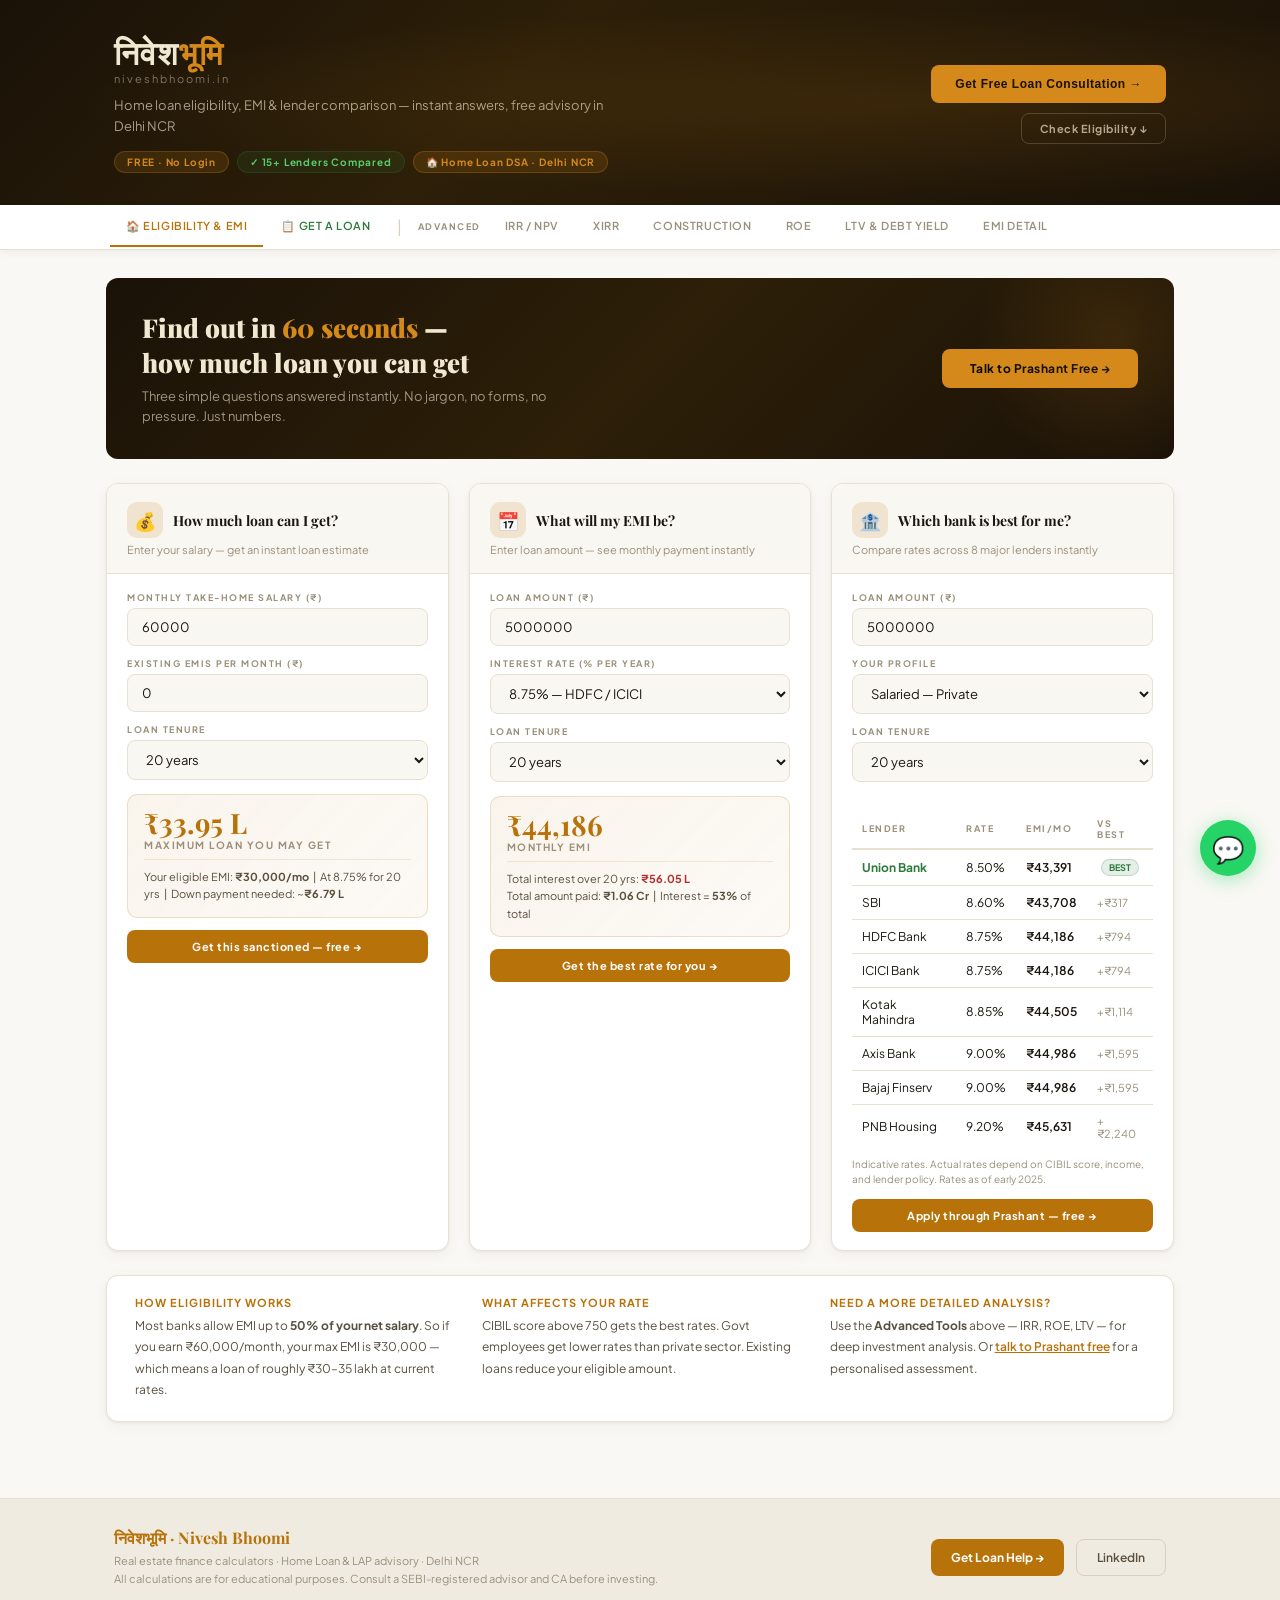
==== index.html @ 0537eaa3 "Update print statement from 'Hello' to 'Goodbye'" ====
<!DOCTYPE html>
<html lang="en">
<head>
<meta charset="UTF-8"/>
<meta name="viewport" content="width=device-width, initial-scale=1.0"/>
<title>Nivesh Bhoomi — Real Estate Finance Calculators & Home Loan Advisory | Delhi NCR</title>
<meta name="description" content="Free professional real estate finance calculators for India. IRR, XIRR, Construction Finance, EMI, ROE, LTV. Plus expert home loan & LAP advisory in Delhi NCR. niveshbhoomi.in"/>
<link href="https://fonts.googleapis.com/css2?family=Playfair+Display:wght@400;600;700;900&family=Plus+Jakarta+Sans:wght@300;400;500;600;700&display=swap" rel="stylesheet"/>
<style>
:root {
  --bg:#faf8f4;
  --bg2:#f4f0e8;
  --surface:#ffffff;
  --s2:#f9f7f2;
  --s3:#f0ebe0;
  --border:#e8e0d0;
  --border2:#d8cfc0;
  --gold:#b8720a;
  --gold2:#d4891a;
  --gold3:rgba(184,114,10,0.08);
  --gold4:rgba(184,114,10,0.15);
  --text:#1a1610;
  --t2:#5a5040;
  --t3:#9a8f7a;
  --green:#2d7a3a;
  --green-bg:rgba(45,122,58,0.08);
  --red:#b03030;
  --red-bg:rgba(176,48,48,0.08);
  --blue:#2a5fa0;
  --blue-bg:rgba(42,95,160,0.08);
  --orange:#a05a1a;
  --shadow:0 1px 3px rgba(0,0,0,0.06), 0 4px 16px rgba(0,0,0,0.04);
  --shadow-lg:0 4px 24px rgba(0,0,0,0.08), 0 1px 3px rgba(0,0,0,0.04);
  --r:12px;
}
*{box-sizing:border-box;margin:0;padding:0;}
body{background:var(--bg);color:var(--text);font-family:'Plus Jakarta Sans',sans-serif;font-size:14px;min-height:100vh;}

/* ── HERO BANNER ── */
.hero-banner {
  background: linear-gradient(135deg, #1a1208 0%, #2d1f08 40%, #1a1208 100%);
  color: #f0e8d0;
  padding: 0;
  position: relative;
  overflow: hidden;
}
.hero-banner::before {
  content:'';
  position:absolute;inset:0;
  background: radial-gradient(ellipse at 70% 50%, rgba(212,137,26,0.12) 0%, transparent 65%);
  pointer-events:none;
}
.hero-inner {
  max-width:1100px;margin:0 auto;padding:36px 24px 32px;
  display:flex;align-items:center;justify-content:space-between;gap:24px;flex-wrap:wrap;
}
.hero-left {}
.hero-logo {
  font-family:'Playfair Display',serif;
  font-size:32px;font-weight:900;
  color:#f0e8d0;letter-spacing:1px;
  line-height:1;margin-bottom:4px;
}
.hero-logo em { color: var(--gold2); font-style:normal; }
.hero-url { font-size:11px;color:rgba(240,232,208,0.45);letter-spacing:2px;margin-bottom:10px; }
.hero-tagline { font-size:13px;color:rgba(240,232,208,0.65);line-height:1.6;max-width:500px; }
.hero-badges { display:flex;gap:8px;flex-wrap:wrap;margin-top:14px; }
.badge {
  font-size:10px;font-weight:700;letter-spacing:0.8px;
  padding:4px 12px;border-radius:20px;
  background:rgba(212,137,26,0.15);
  color:var(--gold2);
  border:1px solid rgba(212,137,26,0.25);
}
.badge-green { background:rgba(45,122,58,0.15);color:#5acc6a;border-color:rgba(45,122,58,0.25); }
.hero-cta-group { display:flex;flex-direction:column;align-items:flex-end;gap:10px; }
.hero-cta {
  display:inline-block;
  padding:12px 24px;
  background:var(--gold2);
  color:#080600;
  border-radius:8px;
  font-size:12px;font-weight:700;letter-spacing:0.5px;
  text-decoration:none;
  white-space:nowrap;
  transition:opacity .15s;
  cursor:pointer;
  border:none;
}
.hero-cta:hover { opacity:0.88; }
.hero-cta-ghost {
  background:transparent;
  color:rgba(240,232,208,0.7);
  border:1px solid rgba(240,232,208,0.2);
  font-size:11px;padding:8px 18px;
}

/* ── HEADER (sticky, light) ── */
.hdr{
  background:var(--surface);
  border-bottom:1px solid var(--border);
  position:sticky;top:0;z-index:100;
  box-shadow:0 2px 8px rgba(0,0,0,0.06);
}
.hdr-in{max-width:1100px;margin:0 auto;padding:0 20px;}
.tabs{display:flex;gap:2px;overflow-x:auto;padding:2px 0;}
.tab{
  padding:12px 16px;background:transparent;
  color:var(--t3);border:none;border-bottom:2px solid transparent;
  cursor:pointer;font-size:11px;font-weight:600;letter-spacing:.6px;
  text-transform:uppercase;white-space:nowrap;
  font-family:'Plus Jakarta Sans',sans-serif;transition:all .15s;
}
.tab:hover{color:var(--t2);}
.tab.active{color:var(--gold);border-bottom-color:var(--gold);}
.tab-loan {color:var(--green)!important;}
.tab-loan.active{color:var(--green)!important;border-bottom-color:var(--green)!important;}
.tab-divider {
  display:flex;align-items:center;padding:0 8px;
  color:var(--border2);font-size:16px;pointer-events:none;
}
.tab-group-label {
  font-size:9px;font-weight:700;letter-spacing:1.5px;
  color:var(--t3);padding:0 6px;display:flex;align-items:center;
  text-transform:uppercase;pointer-events:none;white-space:nowrap;
}

/* ── LAYOUT ── */
.main{max-width:1100px;margin:0 auto;padding:28px 16px;}
.sec{display:none;}.sec.active{display:block;}

/* ── CARDS ── */
.card{
  background:var(--surface);border-radius:var(--r);
  padding:22px;border:1px solid var(--border);
  box-shadow:var(--shadow);
}
.card+.card{margin-top:16px;}
.ctitle{font-family:'Playfair Display',serif;font-size:16px;font-weight:700;color:var(--text);margin-bottom:6px;}
.cdesc{font-size:11px;color:var(--t3);margin-bottom:20px;line-height:1.6;}
.two{display:grid;grid-template-columns:340px 1fr;gap:20px;}
.three{display:grid;grid-template-columns:1fr 1fr 1fr;gap:14px;}
.four{display:grid;grid-template-columns:1fr 1fr 1fr 1fr;gap:14px;}
.two-eq{display:grid;grid-template-columns:1fr 1fr;gap:16px;}

/* ── INPUTS ── */
.lbl{display:block;font-size:9px;color:var(--t3);margin-bottom:5px;text-transform:uppercase;letter-spacing:1.5px;font-weight:700;}
.inp{
  width:100%;padding:10px 14px;
  background:var(--s2);border:1.5px solid var(--border);
  border-radius:8px;color:var(--text);font-size:13px;
  font-family:'Plus Jakarta Sans',sans-serif;outline:none;margin-bottom:14px;
  transition:border .15s, background .15s;
}
.inp:focus{border-color:var(--gold);background:#fff;}
select.inp{cursor:pointer;}

/* ── RESULTS ── */
.metric{
  background:var(--s2);border-radius:10px;padding:16px;
  border:1px solid var(--border);
  border-top:3px solid var(--border2);
}
.m-green{border-top-color:var(--green);background:var(--green-bg);}
.m-red{border-top-color:var(--red);background:var(--red-bg);}
.m-blue{border-top-color:var(--blue);background:var(--blue-bg);}
.m-gold{border-top-color:var(--gold);background:var(--gold3);}
.m-orange{border-top-color:var(--orange);}
.m-val{font-size:24px;font-weight:700;margin-bottom:2px;font-family:'Playfair Display',serif;}
.m-lbl{font-size:9px;color:var(--t3);text-transform:uppercase;letter-spacing:1.5px;font-weight:700;}
.m-note{font-size:11px;color:var(--t3);margin-top:4px;}
.m-sig{font-size:10px;margin-top:5px;font-weight:700;}

/* ── TABLE ── */
table{width:100%;border-collapse:collapse;}
th{padding:9px 12px;font-size:9px;color:var(--t3);text-transform:uppercase;letter-spacing:1.5px;text-align:left;border-bottom:2px solid var(--border);font-weight:700;}
td{padding:10px 12px;font-size:12px;border-bottom:1px solid var(--border);}
tr:last-child td{border-bottom:none;}
tr:hover td{background:var(--s2);}

/* ── MISC ── */
.divider{border-top:1px solid var(--border);margin:16px 0;}
.row-kv{display:flex;justify-content:space-between;align-items:center;padding:9px 0;border-bottom:1px solid var(--border);}
.row-kv:last-child{border-bottom:none;}
.kv-k{font-size:12px;color:var(--t2);}
.kv-v{font-size:13px;font-weight:600;}
.alert{padding:12px 14px;border-radius:8px;font-size:12px;line-height:1.6;margin-top:12px;}
.a-warn{background:rgba(160,90,26,.08);border:1px solid rgba(160,90,26,.2);color:var(--orange);}
.a-good{background:rgba(45,122,58,.08);border:1px solid rgba(45,122,58,.2);color:var(--green);}
.a-info{background:var(--gold3);border:1px solid rgba(184,114,10,.2);color:var(--gold);}
.a-danger{background:rgba(176,48,48,.08);border:1px solid rgba(176,48,48,.2);color:var(--red);}
.pb-bg{height:6px;background:var(--border);border-radius:3px;overflow:hidden;margin-top:4px;}
.pb-fill{height:100%;border-radius:3px;transition:width .4s;}
.section-intro{
  background:linear-gradient(135deg, var(--gold3), var(--bg2));
  border:1px solid rgba(184,114,10,.15);
  border-left:4px solid var(--gold2);
  border-radius:0 10px 10px 0;
  padding:14px 18px;margin-bottom:20px;
  font-size:12px;color:var(--t2);line-height:1.7;
}
.section-intro strong{color:var(--gold);}
.btn{
  padding:10px 22px;background:var(--gold);color:#fff;
  border:none;border-radius:8px;cursor:pointer;
  font-size:12px;font-weight:700;font-family:'Plus Jakarta Sans',sans-serif;
  letter-spacing:.5px;transition:opacity .15s;
}
.btn:hover{opacity:.85;}
.btn-ghost{background:transparent;color:var(--t2);border:1.5px solid var(--border2);}
.xirr-row input{padding:7px 10px;font-size:12px;margin-bottom:0;}

/* ── LOAN ENQUIRY SECTION ── */
.loan-hero {
  background: linear-gradient(135deg, #f0ebe0 0%, #e8e0cc 100%);
  border: 1px solid var(--border2);
  border-radius: var(--r);
  padding: 36px;
  margin-bottom: 24px;
  position: relative;
  overflow: hidden;
}
.loan-hero::before {
  content:'';
  position:absolute;
  right:-60px;top:-60px;
  width:240px;height:240px;
  background:radial-gradient(circle, rgba(184,114,10,0.1) 0%, transparent 70%);
  pointer-events:none;
}
.loan-hero-title {
  font-family:'Playfair Display',serif;
  font-size:28px;font-weight:900;
  color:var(--text);margin-bottom:6px;
  line-height:1.2;
}
.loan-hero-title span { color:var(--gold); }
.loan-hero-sub { font-size:13px;color:var(--t2);line-height:1.7;max-width:540px;margin-bottom:20px; }
.trust-row { display:flex;gap:20px;flex-wrap:wrap;margin-bottom:0; }
.trust-item {
  display:flex;align-items:center;gap:8px;
  font-size:12px;color:var(--t2);font-weight:500;
}
.trust-icon {
  width:32px;height:32px;border-radius:50%;
  background:var(--gold4);
  display:flex;align-items:center;justify-content:center;
  font-size:14px;flex-shrink:0;
}

/* ── FORM ── */
.form-grid { display:grid;grid-template-columns:1fr 1fr;gap:16px; }
.form-full { grid-column:1/-1; }
.form-label {
  display:block;font-size:10px;font-weight:700;
  color:var(--t2);text-transform:uppercase;letter-spacing:1.2px;
  margin-bottom:6px;
}
.form-input {
  width:100%;padding:12px 16px;
  background:#fff;border:1.5px solid var(--border);
  border-radius:8px;color:var(--text);font-size:13px;
  font-family:'Plus Jakarta Sans',sans-serif;outline:none;
  transition:border .15s,box-shadow .15s;
}
.form-input:focus {
  border-color:var(--gold);
  box-shadow:0 0 0 3px rgba(184,114,10,0.1);
}
select.form-input { cursor:pointer; }
.submit-btn {
  width:100%;padding:14px;
  background:linear-gradient(135deg, var(--gold2), var(--gold));
  color:#fff;border:none;border-radius:8px;
  font-size:14px;font-weight:700;letter-spacing:0.5px;
  font-family:'Plus Jakarta Sans',sans-serif;
  cursor:pointer;transition:opacity .2s, transform .1s;
  margin-top:4px;
}
.submit-btn:hover { opacity:0.9; transform:translateY(-1px); }
.submit-btn:active { transform:translateY(0); }
.form-note {
  font-size:11px;color:var(--t3);text-align:center;
  margin-top:8px;line-height:1.5;
}
.success-msg {
  display:none;
  background:var(--green-bg);
  border:1.5px solid rgba(45,122,58,0.25);
  border-radius:10px;padding:24px;
  text-align:center;
}
.success-msg h3 { color:var(--green);font-size:18px;margin-bottom:8px;font-family:'Playfair Display',serif; }
.success-msg p { color:var(--t2);font-size:13px;line-height:1.6; }

/* ── SERVICES GRID ── */
.services-grid { display:grid;grid-template-columns:1fr 1fr 1fr;gap:16px;margin-bottom:24px; }
.service-card {
  background:var(--surface);border:1px solid var(--border);
  border-radius:var(--r);padding:20px;
  box-shadow:var(--shadow);
  transition:box-shadow .2s, transform .2s;
}
.service-card:hover { box-shadow:var(--shadow-lg);transform:translateY(-2px); }
.service-icon { font-size:28px;margin-bottom:10px; }
.service-title { font-family:'Playfair Display',serif;font-size:14px;font-weight:700;color:var(--text);margin-bottom:6px; }
.service-desc { font-size:12px;color:var(--t3);line-height:1.6; }
.service-rate { font-size:11px;font-weight:700;color:var(--green);margin-top:8px; }

/* ── LENDER LOGOS STRIP ── */
.lenders-strip {
  background:var(--s2);border:1px solid var(--border);
  border-radius:var(--r);padding:16px 20px;
  margin-bottom:24px;
}
.lenders-title { font-size:10px;font-weight:700;color:var(--t3);text-transform:uppercase;letter-spacing:1.5px;margin-bottom:12px; }
.lenders-row { display:flex;gap:10px;flex-wrap:wrap; }
.lender-pill {
  padding:6px 14px;
  background:var(--surface);
  border:1px solid var(--border2);
  border-radius:20px;
  font-size:11px;font-weight:600;
  color:var(--t2);
}

/* ── ABOUT / PROFILE ── */
.profile-card {
  background: linear-gradient(135deg, #1a1208, #2d1f08);
  border-radius: var(--r);
  padding: 32px;
  color: #f0e8d0;
  display:flex;gap:28px;align-items:flex-start;flex-wrap:wrap;
}
.profile-avatar {
  width:72px;height:72px;border-radius:50%;
  background:rgba(212,137,26,0.2);
  border:2px solid rgba(212,137,26,0.3);
  display:flex;align-items:center;justify-content:center;
  font-size:28px;flex-shrink:0;
}
.profile-name {
  font-family:'Playfair Display',serif;
  font-size:22px;font-weight:700;color:#f0e8d0;margin-bottom:3px;
}
.profile-cred { font-size:11px;color:var(--gold2);font-weight:700;letter-spacing:1px;text-transform:uppercase;margin-bottom:10px; }
.profile-bio { font-size:12px;color:rgba(240,232,208,0.65);line-height:1.8;max-width:560px;margin-bottom:14px; }
.profile-links { display:flex;gap:10px;flex-wrap:wrap; }
.profile-link {
  padding:8px 18px;border-radius:8px;
  font-size:11px;font-weight:700;letter-spacing:.5px;
  text-decoration:none;cursor:pointer;border:none;
  font-family:'Plus Jakarta Sans',sans-serif;
  transition:opacity .15s;
  display:inline-block;
}
.profile-link:hover { opacity:0.85; }
.pl-gold { background:var(--gold2);color:#080600; }
.pl-ghost { background:transparent;color:rgba(240,232,208,0.6);border:1px solid rgba(240,232,208,0.2); }

/* ── WHATSAPP FLOAT ── */
.wa-float {
  position:fixed;bottom:24px;right:24px;z-index:200;
  width:56px;height:56px;border-radius:50%;
  background:#25D366;
  display:flex;align-items:center;justify-content:center;
  box-shadow:0 4px 20px rgba(37,211,102,0.4);
  text-decoration:none;font-size:26px;
  transition:transform .2s;
}
.wa-float:hover { transform:scale(1.1); }
.wa-float::after {
  content:'Get Loan Help';
  position:absolute;right:64px;
  background:#1a1208;color:#f0e8d0;
  font-size:11px;font-weight:700;letter-spacing:.5px;
  padding:6px 12px;border-radius:6px;
  white-space:nowrap;
  opacity:0;transition:opacity .2s;
  font-family:'Plus Jakarta Sans',sans-serif;
}
.wa-float:hover::after { opacity:1; }

/* ══════════════════════════════════════
   NEW SIMPLE TOOLS STYLES
══════════════════════════════════════ */

/* ── SIMPLE TOOL HERO ── */
.simple-hero {
  background: linear-gradient(135deg, #1a1208 0%, #2d1f08 50%, #1a1208 100%);
  border-radius: var(--r);
  padding: 32px 36px;
  margin-bottom: 24px;
  position: relative;
  overflow: hidden;
  display: flex;
  align-items: center;
  justify-content: space-between;
  gap: 20px;
  flex-wrap: wrap;
}
.simple-hero::before {
  content: '';
  position: absolute;
  right: -80px; top: -80px;
  width: 280px; height: 280px;
  background: radial-gradient(circle, rgba(212,137,26,0.15) 0%, transparent 70%);
  pointer-events: none;
}
.simple-hero-text h2 {
  font-family: 'Playfair Display', serif;
  font-size: 26px; font-weight: 900;
  color: #f0e8d0; margin-bottom: 6px;
}
.simple-hero-text h2 span { color: var(--gold2); }
.simple-hero-text p {
  font-size: 13px; color: rgba(240,232,208,0.6);
  line-height: 1.6; max-width: 420px;
}
.simple-hero-cta {
  padding: 12px 28px;
  background: var(--gold2); color: #080600;
  border: none; border-radius: 8px;
  font-size: 12px; font-weight: 700; letter-spacing: 0.5px;
  font-family: 'Plus Jakarta Sans', sans-serif;
  cursor: pointer; transition: opacity .15s;
  white-space: nowrap; flex-shrink: 0;
}
.simple-hero-cta:hover { opacity: 0.88; }

/* ── THREE SIMPLE TOOL CARDS ── */
.simple-tools-grid {
  display: grid;
  grid-template-columns: 1fr 1fr 1fr;
  gap: 20px;
  margin-bottom: 24px;
}
.simple-tool-card {
  background: var(--surface);
  border: 1px solid var(--border);
  border-radius: var(--r);
  box-shadow: var(--shadow);
  overflow: hidden;
  transition: box-shadow .2s, transform .15s;
}
.simple-tool-card:hover {
  box-shadow: var(--shadow-lg);
  transform: translateY(-2px);
}
.stc-header {
  padding: 18px 20px 14px;
  border-bottom: 1px solid var(--border);
  background: var(--s2);
}
.stc-header-row {
  display: flex; align-items: center; gap: 10px; margin-bottom: 4px;
}
.stc-icon {
  width: 36px; height: 36px; border-radius: 10px;
  background: var(--gold4);
  display: flex; align-items: center; justify-content: center;
  font-size: 18px; flex-shrink: 0;
}
.stc-title {
  font-family: 'Playfair Display', serif;
  font-size: 14px; font-weight: 700; color: var(--text);
}
.stc-subtitle { font-size: 11px; color: var(--t3); line-height: 1.5; }
.stc-body { padding: 18px 20px; }
.stc-input-wrap { margin-bottom: 12px; }
.stc-label {
  display: block; font-size: 9px; font-weight: 700;
  color: var(--t3); text-transform: uppercase; letter-spacing: 1.5px;
  margin-bottom: 5px;
}
.stc-input {
  width: 100%; padding: 10px 14px;
  background: var(--s2); border: 1.5px solid var(--border);
  border-radius: 8px; color: var(--text); font-size: 13px;
  font-family: 'Plus Jakarta Sans', sans-serif; outline: none;
  transition: border .15s, background .15s;
}
.stc-input:focus { border-color: var(--gold); background: #fff; }
select.stc-input { cursor: pointer; }
.stc-result {
  background: linear-gradient(135deg, var(--gold3), rgba(184,114,10,0.04));
  border: 1.5px solid rgba(184,114,10,0.2);
  border-radius: 10px;
  padding: 14px 16px;
  margin-top: 14px;
}
.stc-result-val {
  font-family: 'Playfair Display', serif;
  font-size: 28px; font-weight: 700;
  color: var(--gold); line-height: 1;
  margin-bottom: 2px;
}
.stc-result-lbl {
  font-size: 10px; font-weight: 700;
  color: var(--t3); text-transform: uppercase; letter-spacing: 1.5px;
}
.stc-result-sub {
  font-size: 11px; color: var(--t2);
  margin-top: 8px; line-height: 1.6;
  padding-top: 8px; border-top: 1px solid rgba(184,114,10,0.15);
}
.stc-result-green { color: var(--green) !important; }
.stc-result-red { color: var(--red) !important; }
.stc-cta {
  display: block; width: 100%;
  margin-top: 12px; padding: 10px;
  background: var(--gold); color: #fff;
  border: none; border-radius: 8px;
  font-size: 11px; font-weight: 700; letter-spacing: 0.5px;
  font-family: 'Plus Jakarta Sans', sans-serif;
  cursor: pointer; transition: opacity .15s;
  text-align: center;
}
.stc-cta:hover { opacity: 0.85; }

/* Lender comparison table */
.lender-compare-table { width: 100%; border-collapse: collapse; margin-top: 14px; }
.lender-compare-table th {
  font-size: 9px; color: var(--t3);
  text-transform: uppercase; letter-spacing: 1.5px;
  padding: 8px 10px; text-align: left;
  border-bottom: 2px solid var(--border); font-weight: 700;
}
.lender-compare-table td {
  padding: 9px 10px; font-size: 12px;
  border-bottom: 1px solid var(--border);
}
.lender-compare-table tr:last-child td { border-bottom: none; }
.lender-compare-table tr:hover td { background: var(--s2); }
.lender-best-badge {
  display: inline-block;
  font-size: 9px; font-weight: 700;
  padding: 2px 7px; border-radius: 10px;
  background: rgba(45,122,58,0.12);
  color: var(--green);
  border: 1px solid rgba(45,122,58,0.2);
  margin-left: 4px;
}

/* Advanced tools toggle */
.advanced-toggle-bar {
  display: flex; align-items: center; gap: 12px;
  padding: 14px 20px;
  background: var(--s3); border: 1px solid var(--border2);
  border-radius: var(--r);
  margin-bottom: 20px;
  cursor: pointer;
  transition: background .15s;
}
.advanced-toggle-bar:hover { background: var(--bg2); }
.advanced-toggle-title {
  font-size: 12px; font-weight: 700; color: var(--t2);
  flex: 1;
}
.advanced-toggle-sub {
  font-size: 11px; color: var(--t3);
}
.advanced-toggle-arrow {
  font-size: 14px; color: var(--gold);
  transition: transform .25s;
}
.advanced-toggle-arrow.open { transform: rotate(180deg); }
.advanced-tools-section { display: none; }
.advanced-tools-section.open { display: block; }

/* ── MOBILE ── */
@media(max-width:768px){
  .two,.two-eq,.three,.four,.form-grid,.services-grid,.simple-tools-grid{grid-template-columns:1fr;}
  .form-full{grid-column:1;}
  .hero-inner{flex-direction:column;}
  .hero-cta-group{align-items:flex-start;}
  .profile-card{flex-direction:column;}
  .loan-hero{padding:24px 18px;}
  .loan-hero-title{font-size:22px;}
  .simple-hero{flex-direction:column;}
  .simple-hero-text h2{font-size:20px;}
}
::-webkit-scrollbar{width:4px;height:4px;}
::-webkit-scrollbar-thumb{background:var(--border2);border-radius:2px;}
</style>
</head>
<body>

<!-- WHATSAPP FLOAT -->
<a class="wa-float" href="https://wa.me/918130521740?text=Hi%20Prashant%2C%20I%20need%20help%20with%20a%20home%20loan%2FLAP%20in%20Delhi%20NCR" target="_blank" title="WhatsApp for Loan Help">💬</a>

<!-- ══════════════════════════════════════
     HERO BANNER
══════════════════════════════════════ -->
<div class="hero-banner">
  <div class="hero-inner">
    <div class="hero-left">
      <div class="hero-logo">निवेश<em>भूमि</em></div>
      <div class="hero-url">niveshbhoomi.in</div>
      <div class="hero-tagline">Home loan eligibility, EMI & lender comparison — instant answers, free advisory in Delhi NCR</div>
      <div class="hero-badges">
        <span class="badge">FREE · No Login</span>
        <span class="badge badge-green">✓ 15+ Lenders Compared</span>
        <span class="badge">🏠 Home Loan DSA · Delhi NCR</span>
      </div>
    </div>
    <div class="hero-cta-group">
      <button class="hero-cta" onclick="showTab('loan',document.querySelectorAll('.tab')[9])">Get Free Loan Consultation →</button>
      <a class="hero-cta hero-cta-ghost" href="#tools">Check Eligibility ↓</a>
    </div>
  </div>
</div>

<!-- ══════════════════════════════════════
     STICKY TABS
══════════════════════════════════════ -->
<div class="hdr" id="tools">
  <div class="hdr-in">
    <div class="tabs">
      <!-- Simple tools -->
      <button class="tab active" onclick="showTab('simple',this)">🏠 Eligibility & EMI</button>
      <button class="tab tab-loan" onclick="showTab('loan',this)">📋 Get a Loan</button>
      <!-- Divider -->
      <span class="tab-divider">|</span>
      <span class="tab-group-label">Advanced</span>
      <!-- Advanced tools -->
      <button class="tab" onclick="showTab('irr',this)">IRR / NPV</button>
      <button class="tab" onclick="showTab('xirr',this)">XIRR</button>
      <button class="tab" onclick="showTab('construction',this)">Construction</button>
      <button class="tab" onclick="showTab('roe',this)">ROE</button>
      <button class="tab" onclick="showTab('ltv',this)">LTV & Debt Yield</button>
      <button class="tab" onclick="showTab('emi',this)">EMI Detail</button>
    </div>
  </div>
</div>

<div class="main">

<!-- ════════════════════════════════════════════════════════
     TAB 0: SIMPLE TOOLS (NEW — DEFAULT LANDING)
════════════════════════════════════════════════════════ -->
<div id="tab-simple" class="sec active">

  <!-- Hero strip -->
  <div class="simple-hero">
    <div class="simple-hero-text">
      <h2>Find out in <span>60 seconds</span> —<br/>how much loan you can get</h2>
      <p>Three simple questions answered instantly. No jargon, no forms, no pressure. Just numbers.</p>
    </div>
    <button class="simple-hero-cta" onclick="showTab('loan',document.querySelectorAll('.tab')[1])">Talk to Prashant Free →</button>
  </div>

  <!-- Three tool cards -->
  <div class="simple-tools-grid">

    <!-- CARD 1: Eligibility -->
    <div class="simple-tool-card">
      <div class="stc-header">
        <div class="stc-header-row">
          <div class="stc-icon">💰</div>
          <div>
            <div class="stc-title">How much loan can I get?</div>
          </div>
        </div>
        <div class="stc-subtitle">Enter your salary — get an instant loan estimate</div>
      </div>
      <div class="stc-body">
        <div class="stc-input-wrap">
          <label class="stc-label">Monthly Take-home Salary (₹)</label>
          <input type="number" class="stc-input" id="s-income" value="60000" step="5000" oninput="calcEligibility()"/>
        </div>
        <div class="stc-input-wrap">
          <label class="stc-label">Existing EMIs per month (₹)</label>
          <input type="number" class="stc-input" id="s-existing-emi" value="0" step="1000" oninput="calcEligibility()"/>
        </div>
        <div class="stc-input-wrap">
          <label class="stc-label">Loan Tenure</label>
          <select class="stc-input" id="s-tenure-elig" onchange="calcEligibility()">
            <option value="20" selected>20 years</option>
            <option value="25">25 years</option>
            <option value="30">30 years</option>
            <option value="15">15 years</option>
          </select>
        </div>
        <div class="stc-result" id="elig-result">
          <div class="stc-result-val" id="elig-val">—</div>
          <div class="stc-result-lbl">Maximum loan you may get</div>
          <div class="stc-result-sub" id="elig-sub"></div>
        </div>
        <button class="stc-cta" onclick="showTab('loan',document.querySelectorAll('.tab')[1])">Get this sanctioned — free →</button>
      </div>
    </div>

    <!-- CARD 2: EMI -->
    <div class="simple-tool-card">
      <div class="stc-header">
        <div class="stc-header-row">
          <div class="stc-icon">📅</div>
          <div>
            <div class="stc-title">What will my EMI be?</div>
          </div>
        </div>
        <div class="stc-subtitle">Enter loan amount — see monthly payment instantly</div>
      </div>
      <div class="stc-body">
        <div class="stc-input-wrap">
          <label class="stc-label">Loan Amount (₹)</label>
          <input type="number" class="stc-input" id="s-loan-amt" value="5000000" step="100000" oninput="calcSimpleEMI()"/>
        </div>
        <div class="stc-input-wrap">
          <label class="stc-label">Interest Rate (% per year)</label>
          <select class="stc-input" id="s-rate-sel" onchange="calcSimpleEMI()">
            <option value="8.35">8.35% — Lowest available</option>
            <option value="8.5">8.50% — SBI / Union Bank</option>
            <option value="8.75" selected>8.75% — HDFC / ICICI</option>
            <option value="9.0">9.00% — Bajaj / Axis</option>
            <option value="9.5">9.50% — NBFCs</option>
          </select>
        </div>
        <div class="stc-input-wrap">
          <label class="stc-label">Loan Tenure</label>
          <select class="stc-input" id="s-tenure-emi" onchange="calcSimpleEMI()">
            <option value="20" selected>20 years</option>
            <option value="25">25 years</option>
            <option value="30">30 years</option>
            <option value="15">15 years</option>
            <option value="10">10 years</option>
          </select>
        </div>
        <div class="stc-result" id="emi-simple-result">
          <div class="stc-result-val" id="emi-simple-val">—</div>
          <div class="stc-result-lbl">Monthly EMI</div>
          <div class="stc-result-sub" id="emi-simple-sub"></div>
        </div>
        <button class="stc-cta" onclick="showTab('loan',document.querySelectorAll('.tab')[1])">Get the best rate for you →</button>
      </div>
    </div>

    <!-- CARD 3: Lender Compare -->
    <div class="simple-tool-card">
      <div class="stc-header">
        <div class="stc-header-row">
          <div class="stc-icon">🏦</div>
          <div>
            <div class="stc-title">Which bank is best for me?</div>
          </div>
        </div>
        <div class="stc-subtitle">Compare rates across 8 major lenders instantly</div>
      </div>
      <div class="stc-body">
        <div class="stc-input-wrap">
          <label class="stc-label">Loan Amount (₹)</label>
          <input type="number" class="stc-input" id="s-cmp-loan" value="5000000" step="100000" oninput="calcLenderCompare()"/>
        </div>
        <div class="stc-input-wrap">
          <label class="stc-label">Your Profile</label>
          <select class="stc-input" id="s-cmp-profile" onchange="calcLenderCompare()">
            <option value="sal_govt">Salaried — Govt / PSU</option>
            <option value="sal_pvt" selected>Salaried — Private</option>
            <option value="self">Self Employed</option>
          </select>
        </div>
        <div class="stc-input-wrap">
          <label class="stc-label">Loan Tenure</label>
          <select class="stc-input" id="s-cmp-tenure" onchange="calcLenderCompare()">
            <option value="20" selected>20 years</option>
            <option value="25">25 years</option>
            <option value="30">30 years</option>
            <option value="15">15 years</option>
          </select>
        </div>
        <div id="lender-compare-result" style="margin-top:14px;overflow-x:auto"></div>
        <button class="stc-cta" onclick="showTab('loan',document.querySelectorAll('.tab')[1])">Apply through Prashant — free →</button>
      </div>
    </div>

  </div><!-- /simple-tools-grid -->

  <!-- Quick explainer strip -->
  <div class="card" style="padding:20px 28px;">
    <div style="display:flex;align-items:flex-start;gap:32px;flex-wrap:wrap;">
      <div style="flex:1;min-width:180px;">
        <div style="font-size:11px;font-weight:700;color:var(--gold);text-transform:uppercase;letter-spacing:1px;margin-bottom:6px;">How eligibility works</div>
        <div style="font-size:12px;color:var(--t2);line-height:1.8;">
          Most banks allow EMI up to <strong>50% of your net salary</strong>. So if you earn ₹60,000/month, your max EMI is ₹30,000 — which means a loan of roughly ₹30–35 lakh at current rates.
        </div>
      </div>
      <div style="flex:1;min-width:180px;">
        <div style="font-size:11px;font-weight:700;color:var(--gold);text-transform:uppercase;letter-spacing:1px;margin-bottom:6px;">What affects your rate</div>
        <div style="font-size:12px;color:var(--t2);line-height:1.8;">
          CIBIL score above 750 gets the best rates. Govt employees get lower rates than private sector. Existing loans reduce your eligible amount.
        </div>
      </div>
      <div style="flex:1;min-width:180px;">
        <div style="font-size:11px;font-weight:700;color:var(--gold);text-transform:uppercase;letter-spacing:1px;margin-bottom:6px;">Need a more detailed analysis?</div>
        <div style="font-size:12px;color:var(--t2);line-height:1.8;">
          Use the <strong>Advanced Tools</strong> above — IRR, ROE, LTV — for deep investment analysis. Or <a href="#" onclick="showTab('loan',document.querySelectorAll('.tab')[1]);return false;" style="color:var(--gold);font-weight:600;">talk to Prashant free</a> for a personalised assessment.
        </div>
      </div>
    </div>
  </div>

</div>

<!-- ════════════════════════════════════════════════════════
     TAB: IRR / NPV
════════════════════════════════════════════════════════ -->
<div id="tab-irr" class="sec">
  <div class="section-intro">
    <strong>IRR (Internal Rate of Return)</strong> is the annualized return on your total investment including purchase, rental income, and sale proceeds. <strong>NPV (Net Present Value)</strong> tells you how much value the deal creates above your minimum required return. If NPV &gt; 0, the deal beats your benchmark.
  </div>
  <div class="two">
    <div>
      <div class="card">
        <div class="ctitle">Property & Purchase</div>
        <label class="lbl">City (for stamp duty auto-fill)</label>
        <select class="inp" id="i-city" onchange="calcIRR()">
          <option value="6">Delhi NCR — 6%</option>
          <option value="6">Mumbai MMR — 6%</option>
          <option value="5.6" selected>Bangalore — 5.6%</option>
          <option value="6">Hyderabad — 6%</option>
          <option value="6">Pune — 6%</option>
          <option value="7">Chennai — 7%</option>
          <option value="6">Jaipur — 6%</option>
          <option value="4.9">Ahmedabad — 4.9%</option>
          <option value="7">Kolkata — 7%</option>
          <option value="custom">Custom stamp duty</option>
        </select>
        <div id="custom-stamp-wrap" style="display:none">
          <label class="lbl">Custom Stamp Duty (%)</label>
          <input type="number" class="inp" id="i-stamp-custom" value="6" min="1" max="12" step="0.1" oninput="calcIRR()"/>
        </div>
        <label class="lbl">Property Purchase Price (₹)</label>
        <input type="number" class="inp" id="i-price" value="12000000" step="100000" oninput="calcIRR()"/>
        <label class="lbl">Loan Amount (₹) <span style="color:var(--t3);font-size:10px">— 0 for all-cash</span></label>
        <input type="number" class="inp" id="i-loan" value="8400000" step="100000" oninput="calcIRR()"/>
        <label class="lbl">Loan Interest Rate (% p.a.)</label>
        <input type="number" class="inp" id="i-rate" value="8.75" step="0.25" min="1" max="20" oninput="calcIRR()"/>
        <label class="lbl">Loan Tenure (Years)</label>
        <input type="number" class="inp" id="i-tenure" value="20" step="1" min="1" max="30" oninput="calcIRR()"/>
      </div>
      <div class="card" style="margin-top:16px">
        <div class="ctitle">Income & Exit Assumptions</div>
        <label class="lbl">Monthly Rent at Purchase (₹)</label>
        <input type="number" class="inp" id="i-rent" value="35000" step="1000" oninput="calcIRR()"/>
        <label class="lbl">Annual Rent Growth (%)</label>
        <input type="number" class="inp" id="i-rentg" value="5" step="0.5" min="0" max="20" oninput="calcIRR()"/>
        <label class="lbl">Vacancy + Maintenance (% of gross rent)</label>
        <input type="number" class="inp" id="i-vac" value="15" step="1" min="0" max="40" oninput="calcIRR()"/>
        <label class="lbl">Hold Period (Years)</label>
        <input type="number" class="inp" id="i-hold" value="7" step="1" min="1" max="25" oninput="calcIRR()"/>
        <label class="lbl">Expected Annual Price Appreciation (%)</label>
        <input type="number" class="inp" id="i-ap" value="9" step="0.5" min="0" max="25" oninput="calcIRR()"/>
        <label class="lbl">Exit Transaction Cost (% of sale price)</label>
        <input type="number" class="inp" id="i-exit-cost" value="2" step="0.5" min="0" max="5" oninput="calcIRR()"/>
        <label class="lbl">Hurdle / Discount Rate (% p.a.)</label>
        <input type="number" class="inp" id="i-hurdle" value="12" step="0.5" min="1" max="25" oninput="calcIRR()"/>
      </div>
    </div>
    <div>
      <div class="card" style="margin-bottom:16px">
        <div class="ctitle">Return Metrics</div>
        <div class="four" style="margin-bottom:16px" id="irr-top"></div>
        <div class="four" id="irr-bottom"></div>
      </div>
      <div class="two-eq" style="margin-bottom:16px">
        <div class="card">
          <div class="ctitle">Capital Structure</div>
          <div id="irr-capital"></div>
        </div>
        <div class="card">
          <div class="ctitle">Exit Analysis</div>
          <div id="irr-exit"></div>
        </div>
      </div>
      <div class="card">
        <div class="ctitle">Year-by-Year Cash Flow</div>
        <div style="overflow-x:auto">
          <table>
            <thead><tr><th>Yr</th><th>Gross Rent</th><th>Net Rent</th><th>EMI</th><th>Net CF</th><th>Property Value</th><th>Loan Bal.</th><th>Equity</th></tr></thead>
            <tbody id="irr-cf"></tbody>
          </table>
        </div>
      </div>
    </div>
  </div>
</div>

<!-- ════════════════════════════════════════════════════════
     TAB: XIRR
════════════════════════════════════════════════════════ -->
<div id="tab-xirr" class="sec">
  <div class="section-intro">
    <strong>XIRR</strong> calculates IRR for <strong>irregular, real-world cash flows</strong> — construction-linked payment plans, tranche disbursements, rental top-ups, or any investment where payments happen on specific dates. Enter your actual dates and amounts.
  </div>
  <div class="two-eq">
    <div class="card">
      <div class="ctitle">Cash Flow Entries</div>
      <div class="cdesc">Outflows (payments made) = negative. Inflows (rent, sale proceeds) = positive.</div>
      <div id="xirr-rows"></div>
      <div style="display:flex;gap:10px;margin-top:8px">
        <button class="btn" onclick="addXIRRRow()">+ Add Row</button>
        <button class="btn btn-ghost" onclick="resetXIRR()">Reset</button>
        <button class="btn btn-ghost" onclick="loadXIRRExample()">Load Example</button>
      </div>
    </div>
    <div>
      <div class="card" style="margin-bottom:16px">
        <div class="ctitle">XIRR Result</div>
        <div id="xirr-result"><div style="color:var(--t3);font-size:13px;padding:20px 0">Enter at least 2 cash flows to calculate.</div></div>
      </div>
      <div class="card">
        <div class="ctitle">How to Use XIRR</div>
        <div style="font-size:12px;color:var(--t2);line-height:1.8">
          <div style="margin-bottom:8px"><strong style="color:var(--gold)">Booking advance:</strong> Enter as negative on booking date</div>
          <div style="margin-bottom:8px"><strong style="color:var(--gold)">Construction payments:</strong> Each tranche as negative on payment date</div>
          <div style="margin-bottom:8px"><strong style="color:var(--gold)">Rental income:</strong> Monthly/annual inflows as positive</div>
          <div style="margin-bottom:8px"><strong style="color:var(--gold)">Sale proceeds:</strong> Final positive on exit date (after loan repayment)</div>
          <div style="margin-bottom:8px"><strong style="color:var(--gold)">Good XIRR:</strong> &gt;15% for residential, &gt;18% for commercial</div>
          <div><strong style="color:var(--gold)">XIRR vs IRR:</strong> XIRR is more accurate — accounts for exact timing</div>
        </div>
      </div>
    </div>
  </div>
</div>

<!-- ════════════════════════════════════════════════════════
     TAB: CONSTRUCTION FINANCE
════════════════════════════════════════════════════════ -->
<div id="tab-construction" class="sec">
  <div class="section-intro">
    <strong>Construction Finance Calculator</strong> — for developers raising debt and investors evaluating a developer's financial structure. Models the complete construction loan: drawdown schedule, IDC, total project cost, and profitability. This is what NBFCs and PE funds analyze before lending.
  </div>
  <div class="two">
    <div>
      <div class="card">
        <div class="ctitle">Project Parameters</div>
        <label class="lbl">Total Saleable Area (sq.ft)</label>
        <input type="number" class="inp" id="c-area" value="100000" step="5000" oninput="calcConstruction()"/>
        <label class="lbl">Average Selling Price (₹/sqft)</label>
        <input type="number" class="inp" id="c-sp" value="8500" step="100" oninput="calcConstruction()"/>
        <label class="lbl">Land Cost (₹)</label>
        <input type="number" class="inp" id="c-land" value="30000000" step="1000000" oninput="calcConstruction()"/>
        <label class="lbl">Construction Cost (₹/sqft)</label>
        <input type="number" class="inp" id="c-cc" value="2800" step="100" oninput="calcConstruction()"/>
        <label class="lbl">Other Costs (approvals, marketing) (₹)</label>
        <input type="number" class="inp" id="c-other" value="5000000" step="500000" oninput="calcConstruction()"/>
        <label class="lbl">Construction Timeline (Months)</label>
        <input type="number" class="inp" id="c-months" value="36" step="6" min="6" max="120" oninput="calcConstruction()"/>
      </div>
      <div class="card" style="margin-top:16px">
        <div class="ctitle">Debt Structure</div>
        <label class="lbl">Construction Loan Amount (₹)</label>
        <input type="number" class="inp" id="c-loan" value="40000000" step="1000000" oninput="calcConstruction()"/>
        <label class="lbl">Construction Finance Rate (% p.a.)</label>
        <input type="number" class="inp" id="c-rate" value="14" step="0.25" min="8" max="22" oninput="calcConstruction()"/>
        <label class="lbl">% of Revenue from Pre-sales</label>
        <input type="number" class="inp" id="c-presale" value="60" step="5" min="0" max="100" oninput="calcConstruction()"/>
        <label class="lbl">Developer Equity Contribution (₹)</label>
        <input type="number" class="inp" id="c-equity" value="20000000" step="1000000" oninput="calcConstruction()"/>
      </div>
    </div>
    <div>
      <div class="card" style="margin-bottom:16px">
        <div class="ctitle">Project Economics</div>
        <div class="four" style="margin-bottom:16px" id="c-top"></div>
        <div class="four" id="c-bottom"></div>
      </div>
      <div class="two-eq" style="margin-bottom:16px">
        <div class="card"><div class="ctitle">Cost Breakdown</div><div id="c-costs"></div></div>
        <div class="card"><div class="ctitle">Lender Metrics</div><div id="c-lender"></div></div>
      </div>
      <div class="card">
        <div class="ctitle">Construction Drawdown Schedule</div>
        <div style="overflow-x:auto"><table>
          <thead><tr><th>Phase</th><th>% Drawn</th><th>Amount</th><th>Cumulative IDC</th><th>Pre-sale Collections</th></tr></thead>
          <tbody id="c-schedule"></tbody>
        </table></div>
      </div>
    </div>
  </div>
</div>

<!-- ════════════════════════════════════════════════════════
     TAB: ROE
════════════════════════════════════════════════════════ -->
<div id="tab-roe" class="sec">
  <div class="section-intro">
    <strong>Return on Equity (ROE)</strong> measures what you actually earn on the cash you put in. Because of leverage, ROE is almost always higher than the property's appreciation rate. Also shows <strong>Cash-on-Cash Return</strong> and <strong>Equity Build-up</strong> from loan repayment.
  </div>
  <div class="two">
    <div>
      <div class="card">
        <div class="ctitle">Investment Inputs</div>
        <label class="lbl">Property Purchase Price (₹)</label>
        <input type="number" class="inp" id="r-price" value="10000000" step="100000" oninput="calcROE()"/>
        <label class="lbl">Stamp Duty + Registration (₹)</label>
        <input type="number" class="inp" id="r-sd" value="700000" step="10000" oninput="calcROE()"/>
        <label class="lbl">Interior / Furnishing Cost (₹)</label>
        <input type="number" class="inp" id="r-interior" value="500000" step="50000" oninput="calcROE()"/>
        <label class="lbl">Loan Amount (₹)</label>
        <input type="number" class="inp" id="r-loan" value="7000000" step="100000" oninput="calcROE()"/>
        <label class="lbl">Loan Interest Rate (% p.a.)</label>
        <input type="number" class="inp" id="r-rate" value="8.75" step="0.25" oninput="calcROE()"/>
        <label class="lbl">Loan Tenure (Years)</label>
        <input type="number" class="inp" id="r-tenure" value="20" step="1" oninput="calcROE()"/>
      </div>
      <div class="card" style="margin-top:16px">
        <div class="ctitle">Income & Growth</div>
        <label class="lbl">Monthly Rent (₹)</label>
        <input type="number" class="inp" id="r-rent" value="28000" step="500" oninput="calcROE()"/>
        <label class="lbl">Annual Rent Growth (% p.a.)</label>
        <input type="number" class="inp" id="r-rentg" value="5" step="0.5" oninput="calcROE()"/>
        <label class="lbl">Vacancy + Expenses (% of gross rent)</label>
        <input type="number" class="inp" id="r-vac" value="15" step="1" oninput="calcROE()"/>
        <label class="lbl">Annual Property Appreciation (% p.a.)</label>
        <input type="number" class="inp" id="r-ap" value="9" step="0.5" oninput="calcROE()"/>
        <label class="lbl">Analysis Period (Years)</label>
        <input type="number" class="inp" id="r-years" value="5" step="1" min="1" max="20" oninput="calcROE()"/>
      </div>
    </div>
    <div>
      <div class="card" style="margin-bottom:16px">
        <div class="ctitle">Return on Equity Summary</div>
        <div class="four" id="roe-top" style="margin-bottom:16px"></div>
        <div class="three" id="roe-bottom"></div>
      </div>
      <div class="card" style="margin-bottom:16px">
        <div class="ctitle">Equity Build-up Over Time</div>
        <div style="overflow-x:auto"><table>
          <thead><tr><th>Year</th><th>Property Value</th><th>Loan Balance</th><th>Your Equity</th><th>CoC Return</th><th>Equity ROE</th></tr></thead>
          <tbody id="roe-table"></tbody>
        </table></div>
      </div>
      <div class="card"><div class="ctitle">Leverage Effect</div><div id="roe-leverage"></div></div>
    </div>
  </div>
</div>

<!-- ════════════════════════════════════════════════════════
     TAB: LTV & DEBT YIELD
════════════════════════════════════════════════════════ -->
<div id="tab-ltv" class="sec">
  <div class="section-intro">
    <strong>Loan-to-Value (LTV)</strong>, <strong>Debt Yield</strong>, and <strong>DSCR</strong> are the three metrics every bank and NBFC calculates before approving your loan. Use this to check your eligibility before approaching a lender.
  </div>
  <div class="two">
    <div>
      <div class="card">
        <div class="ctitle">Property & Income</div>
        <label class="lbl">Property Market Value (₹)</label>
        <input type="number" class="inp" id="l-value" value="15000000" step="500000" oninput="calcLTV()"/>
        <label class="lbl">Gross Annual Rent / NOI (₹ p.a.)</label>
        <input type="number" class="inp" id="l-noi-gross" value="540000" step="12000" oninput="calcLTV()"/>
        <label class="lbl">Operating Expenses (% of gross rent)</label>
        <input type="number" class="inp" id="l-opex" value="20" step="1" min="0" max="50" oninput="calcLTV()"/>
      </div>
      <div class="card" style="margin-top:16px">
        <div class="ctitle">Loan Details</div>
        <label class="lbl">Loan Amount Requested (₹)</label>
        <input type="number" class="inp" id="l-loan" value="10000000" step="500000" oninput="calcLTV()"/>
        <label class="lbl">Loan Interest Rate (% p.a.)</label>
        <input type="number" class="inp" id="l-rate" value="9.5" step="0.25" oninput="calcLTV()"/>
        <label class="lbl">Loan Tenure (Years)</label>
        <input type="number" class="inp" id="l-tenure" value="15" step="1" oninput="calcLTV()"/>
        <label class="lbl">Property Type</label>
        <select class="inp" id="l-type" onchange="calcLTV()">
          <option value="res">Residential</option>
          <option value="com">Commercial</option>
          <option value="ind">Industrial / Warehouse</option>
          <option value="plot">Plot / Land</option>
        </select>
      </div>
      <div class="card" style="margin-top:16px"><div class="ctitle">Lender Benchmarks</div><div id="ltv-benchmarks"></div></div>
    </div>
    <div>
      <div class="card" style="margin-bottom:16px">
        <div class="ctitle">Key Lending Metrics</div>
        <div class="four" style="margin-bottom:16px" id="ltv-top"></div>
        <div class="three" id="ltv-bottom"></div>
      </div>
      <div class="card" style="margin-bottom:16px"><div class="ctitle">Loan Eligibility vs Constraints</div><div id="ltv-eligibility"></div></div>
      <div class="card"><div class="ctitle">What Lenders Actually Look For</div><div id="ltv-guide" style="font-size:12px;color:var(--t2);line-height:1.8"></div></div>
    </div>
  </div>
</div>

<!-- ════════════════════════════════════════════════════════
     TAB: EMI DETAIL
════════════════════════════════════════════════════════ -->
<div id="tab-emi" class="sec">
  <div class="section-intro">
    <strong>EMI Calculator</strong> — complete home loan analysis including total interest cost, amortization, prepayment impact, and true cost of borrowing including processing fees. Also compares rates across lenders.
  </div>
  <div class="two">
    <div>
      <div class="card">
        <div class="ctitle">Loan Details</div>
        <label class="lbl">Loan Amount (₹)</label>
        <input type="number" class="inp" id="e-loan" value="8000000" step="100000" oninput="calcEMI()"/>
        <label class="lbl">Annual Interest Rate (%)</label>
        <input type="number" class="inp" id="e-rate" value="8.75" step="0.25" min="1" max="20" oninput="calcEMI()"/>
        <label class="lbl">Tenure (Years)</label>
        <input type="number" class="inp" id="e-tenure" value="20" step="1" min="1" max="30" oninput="calcEMI()"/>
        <label class="lbl">Processing Fee (₹)</label>
        <input type="number" class="inp" id="e-proc" value="10000" step="1000" oninput="calcEMI()"/>
        <label class="lbl">Loan Insurance / PMAY subsidy (₹)</label>
        <input type="number" class="inp" id="e-ins" value="0" step="1000" oninput="calcEMI()"/>
      </div>
      <div class="card" style="margin-top:16px">
        <div class="ctitle">Prepayment Analysis</div>
        <label class="lbl">One-time Prepayment Amount (₹)</label>
        <input type="number" class="inp" id="e-prepay" value="0" step="100000" oninput="calcEMI()"/>
        <label class="lbl">Prepayment at End of Year</label>
        <input type="number" class="inp" id="e-prepay-yr" value="5" step="1" min="1" max="29" oninput="calcEMI()"/>
        <label class="lbl">After Prepayment: Reduce</label>
        <select class="inp" id="e-prepay-opt" onchange="calcEMI()">
          <option value="tenure">Tenure (keep EMI same)</option>
          <option value="emi">EMI (keep tenure same)</option>
        </select>
        <div class="divider"></div>
        <label class="lbl">Compare With: Alternative Rate (%)</label>
        <input type="number" class="inp" id="e-compare" value="8.25" step="0.25" min="1" max="20" oninput="calcEMI()"/>
      </div>
    </div>
    <div>
      <div class="card" style="margin-bottom:16px">
        <div class="ctitle">EMI Breakdown</div>
        <div class="four" style="margin-bottom:16px" id="emi-top"></div>
        <div class="three" id="emi-bottom"></div>
      </div>
      <div class="card" style="margin-bottom:16px"><div class="ctitle">Prepayment Impact</div><div id="emi-prepay"></div></div>
      <div class="card">
        <div class="ctitle">Amortization (First 10 Years)</div>
        <div style="overflow-x:auto"><table>
          <thead><tr><th>Year</th><th>Opening Balance</th><th>Principal Paid</th><th>Interest Paid</th><th>Closing Balance</th><th>% Paid Off</th></tr></thead>
          <tbody id="emi-amort"></tbody>
        </table></div>
      </div>
    </div>
  </div>
</div>

<!-- ════════════════════════════════════════════════════════
     TAB: GET A LOAN (Lead Capture) — UNCHANGED
════════════════════════════════════════════════════════ -->
<div id="tab-loan" class="sec">

  <!-- Hero -->
  <div class="loan-hero">
    <div class="loan-hero-title">Get the Best Home Loan &amp;<br/><span>Loan Against Property</span> in Delhi NCR</div>
    <div class="loan-hero-sub">Free loan advisory — I compare rates from 15+ banks and NBFCs and find the best deal for your profile. No hidden charges. No pressure. Response within 2 hours.</div>
    <div class="trust-row">
      <div class="trust-item"><div class="trust-icon">🏦</div><span>15+ Lenders compared</span></div>
      <div class="trust-item"><div class="trust-icon">⚡</div><span>Response in 2 hrs</span></div>
      <div class="trust-item"><div class="trust-icon">🆓</div><span>100% free service</span></div>
      <div class="trust-item"><div class="trust-icon">📊</div><span>CFA-grade analysis</span></div>
    </div>
  </div>

  <!-- Services -->
  <div class="services-grid">
    <div class="service-card">
      <div class="service-icon">🏠</div>
      <div class="service-title">Home Loans</div>
      <div class="service-desc">Purchase, construction, or balance transfer. Get the lowest rate for your CIBIL and income profile from HDFC, SBI, ICICI, Bajaj Finserv, and more.</div>
      <div class="service-rate">Rates from 8.35% p.a.</div>
    </div>
    <div class="service-card">
      <div class="service-icon">🏢</div>
      <div class="service-title">Loan Against Property</div>
      <div class="service-desc">Residential or commercial property. Unlock up to 75% of your property value for business, personal, or investment needs. Fast processing.</div>
      <div class="service-rate">Rates from 9.0% p.a.</div>
    </div>
    <div class="service-card">
      <div class="service-icon">🔄</div>
      <div class="service-title">Balance Transfer</div>
      <div class="service-desc">Already have a home loan at a high rate? Transfer to a better lender and save lakhs in interest. I'll calculate your exact savings before you decide.</div>
      <div class="service-rate">Save ₹2–8 L typically</div>
    </div>
  </div>

  <!-- Lenders -->
  <div class="lenders-strip">
    <div class="lenders-title">Lenders I work with</div>
    <div class="lenders-row">
      <span class="lender-pill">HDFC Bank</span>
      <span class="lender-pill">SBI</span>
      <span class="lender-pill">ICICI Bank</span>
      <span class="lender-pill">Bajaj Finserv</span>
      <span class="lender-pill">Axis Bank</span>
      <span class="lender-pill">Kotak Mahindra</span>
      <span class="lender-pill">PNB Housing</span>
      <span class="lender-pill">Piramal Finance</span>
      <span class="lender-pill">Aadhar Housing</span>
      <span class="lender-pill">Tata Capital</span>
      <span class="lender-pill">LIC HFL</span>
      <span class="lender-pill">+ more</span>
    </div>
  </div>

  <!-- Form + Profile side by side -->
  <div class="two-eq" style="gap:24px;align-items:start">

    <!-- LEAD FORM — completely unchanged -->
    <div class="card" style="padding:28px">
      <div class="ctitle" style="font-size:18px;margin-bottom:4px">Request Free Consultation</div>
      <p style="font-size:12px;color:var(--t3);margin-bottom:22px;line-height:1.6">Fill in your details — I'll reach out within 2 hours on WhatsApp or call.</p>

      <div id="lead-form">
        <form action="https://formsubmit.co/kumarprashant32742@gmail.com" method="POST" onsubmit="handleSubmit(event)">

          <!-- FormSubmit config -->
          <input type="hidden" name="_subject" value="🏠 New Loan Enquiry — NiveshBhoomi"/>
          <input type="hidden" name="_captcha" value="false"/>
          <input type="hidden" name="_template" value="table"/>
          <input type="hidden" name="_next" value=""/>

          <div class="form-grid">
            <div>
              <label class="form-label">Full Name *</label>
              <input type="text" name="Full Name" class="form-input" id="f-name" placeholder="Your name" required/>
            </div>
            <div>
              <label class="form-label">Mobile Number *</label>
              <input type="tel" name="Mobile Number" class="form-input" id="f-phone" placeholder="10-digit mobile" required pattern="[0-9]{10}"/>
            </div>
            <div>
              <label class="form-label">Loan Type *</label>
              <select name="Loan Type" class="form-input" id="f-type" required>
                <option value="">Select loan type</option>
                <option>Home Loan — New Purchase</option>
                <option>Home Loan — Under Construction</option>
                <option>Loan Against Property</option>
                <option>Home Loan Balance Transfer</option>
                <option>Plot + Construction Loan</option>
              </select>
            </div>
            <div>
              <label class="form-label">Loan Amount Required</label>
              <select name="Loan Amount" class="form-input" id="f-amount">
                <option value="">Select range</option>
                <option>₹20 L – ₹50 L</option>
                <option>₹50 L – ₹1 Cr</option>
                <option>₹1 Cr – ₹2 Cr</option>
                <option>₹2 Cr – ₹5 Cr</option>
                <option>₹5 Cr+</option>
              </select>
            </div>
            <div>
              <label class="form-label">Employment Type</label>
              <select name="Employment Type" class="form-input" id="f-emp">
                <option value="">Select</option>
                <option>Salaried — Private</option>
                <option>Salaried — Govt / PSU</option>
                <option>Self Employed — Business</option>
                <option>Self Employed — Professional</option>
              </select>
            </div>
            <div>
              <label class="form-label">City / Area</label>
              <input type="text" name="City" class="form-input" id="f-city" placeholder="e.g. Noida, Gurugram, Delhi"/>
            </div>
            <div class="form-full">
              <label class="form-label">Anything specific you'd like help with?</label>
              <textarea name="Message" class="form-input" id="f-msg" rows="3" placeholder="e.g. I have an existing loan at 9.5%, want to transfer. Or: buying a flat in Noida for ₹80L, need ₹60L loan..." style="resize:vertical"></textarea>
            </div>
          </div>
          <button type="submit" class="submit-btn">Get Free Consultation →</button>
          <p class="form-note">🔒 Your details are private and will only be used to contact you about your loan. No spam, ever.</p>
        </form>
      </div>

      <div class="success-msg" id="success-msg">
        <div style="font-size:40px;margin-bottom:12px">✅</div>
        <h3>Request Received!</h3>
        <p>Thank you! I'll reach out within 2 hours on WhatsApp or call to discuss your loan requirements. In the meantime, feel free to use the calculators above to estimate your EMI and eligibility.</p>
        <p style="margin-top:12px">Or connect directly: <a href="https://www.linkedin.com/in/prashant-kumar-3104401b5/" target="_blank" style="color:var(--gold);font-weight:600">LinkedIn</a></p>
      </div>
    </div>

    <!-- PROFILE -->
    <div>
      <div class="profile-card" style="margin-bottom:16px">
        <div class="profile-avatar">👤</div>
        <div>
          <div class="profile-name">Prashant Kumar</div>
          <div class="profile-cred">CFA Level II · Home Loan &amp; LAP DSA · Delhi NCR</div>
          <div class="profile-bio">
            I help homebuyers and property investors in Delhi NCR get the best loan deals — right lender, right rate, minimum documentation hassle. Built NiveshBhoomi to bring professional-grade real estate finance tools to Indian investors. The same metrics NBFCs and PE funds use, now free for everyone.
          </div>
          <div class="profile-links">
            <a href="https://www.linkedin.com/in/prashant-kumar-3104401b5/" target="_blank" class="profile-link pl-gold">LinkedIn →</a>
            <a href="https://wa.me/918130521740" target="_blank" class="profile-link pl-ghost">WhatsApp</a>
          </div>
        </div>
      </div>

      <!-- Why choose -->
      <div class="card">
        <div class="ctitle">Why Work With Me?</div>
        <div style="margin-top:12px">
          <div style="display:flex;gap:12px;align-items:flex-start;margin-bottom:14px">
            <span style="font-size:20px;flex-shrink:0">📐</span>
            <div>
              <div style="font-size:13px;font-weight:600;color:var(--text);margin-bottom:2px">Financial analysis, not just paperwork</div>
              <div style="font-size:12px;color:var(--t3);line-height:1.6">I calculate your exact EMI, total interest, and savings across lenders before you decide. No guesswork.</div>
            </div>
          </div>
          <div style="display:flex;gap:12px;align-items:flex-start;margin-bottom:14px">
            <span style="font-size:20px;flex-shrink:0">🏦</span>
            <div>
              <div style="font-size:13px;font-weight:600;color:var(--text);margin-bottom:2px">Access to 15+ lenders</div>
              <div style="font-size:12px;color:var(--t3);line-height:1.6">From PSU banks to NBFCs — I find the lender that fits your income profile and property type.</div>
            </div>
          </div>
          <div style="display:flex;gap:12px;align-items:flex-start;margin-bottom:14px">
            <span style="font-size:20px;flex-shrink:0">💰</span>
            <div>
              <div style="font-size:13px;font-weight:600;color:var(--text);margin-bottom:2px">Free for borrowers</div>
              <div style="font-size:12px;color:var(--t3);line-height:1.6">My service costs you nothing. I earn a referral fee from the lender only if and when your loan disburses.</div>
            </div>
          </div>
          <div style="display:flex;gap:12px;align-items:flex-start">
            <span style="font-size:20px;flex-shrink:0">📍</span>
            <div>
              <div style="font-size:13px;font-weight:600;color:var(--text);margin-bottom:2px">Delhi NCR focused</div>
              <div style="font-size:12px;color:var(--t3);line-height:1.6">Deep knowledge of Delhi, Noida, Gurugram, Faridabad, Ghaziabad property markets and local lender preferences.</div>
            </div>
          </div>
        </div>
      </div>
    </div>
  </div>
</div>

</div><!-- end .main -->

<!-- ══════════════════════════════════════
     FOOTER
══════════════════════════════════════ -->
<div style="background:var(--s3);border-top:1px solid var(--border);margin-top:48px">
  <div style="max-width:1100px;margin:0 auto;padding:28px 24px;display:flex;justify-content:space-between;align-items:center;flex-wrap:wrap;gap:16px">
    <div>
      <div style="font-family:'Playfair Display',serif;font-size:16px;font-weight:700;color:var(--gold);margin-bottom:4px">निवेशभूमि · Nivesh Bhoomi</div>
      <div style="font-size:11px;color:var(--t3);line-height:1.6">Real estate finance calculators · Home Loan &amp; LAP advisory · Delhi NCR<br/>
      All calculations are for educational purposes. Consult a SEBI-registered advisor and CA before investing.</div>
    </div>
    <div style="display:flex;gap:12px;flex-wrap:wrap">
      <button onclick="showTab('loan',document.querySelectorAll('.tab')[1])" style="padding:10px 20px;background:var(--gold);color:#fff;border:none;border-radius:8px;font-size:12px;font-weight:700;cursor:pointer;font-family:'Plus Jakarta Sans',sans-serif;">Get Loan Help →</button>
      <a href="https://www.linkedin.com/in/prashant-kumar-3104401b5/" target="_blank" style="padding:10px 20px;background:transparent;color:var(--t2);border:1.5px solid var(--border2);border-radius:8px;font-size:12px;font-weight:600;text-decoration:none">LinkedIn</a>
    </div>
  </div>
</div>

<!-- ══════════════════════════════════════
     JAVASCRIPT
══════════════════════════════════════ -->
<script>
const fi=id=>parseFloat(document.getElementById(id)?.value)||0;
const gi=id=>document.getElementById(id)?.value;

function fI(n){return new Intl.NumberFormat("en-IN",{style:"currency",currency:"INR",maximumFractionDigits:0}).format(n);}
function fC(n){const a=Math.abs(n),s=n<0?"-":"";if(a>=10000000)return s+"₹"+(a/10000000).toFixed(2)+" Cr";if(a>=100000)return s+"₹"+(a/100000).toFixed(2)+" L";return fI(n);}
function pct(n,d=2){return(isFinite(n)?n:0).toFixed(d)+"%";}
function num(n){return(isFinite(n)?n:0).toLocaleString("en-IN");}

function emiCalc(p,r,n){
  if(p<=0||r<=0||n<=0)return 0;
  const mr=r/1200;
  return p*mr*Math.pow(1+mr,n)/(Math.pow(1+mr,n)-1);
}
function calcIRRfn(cfs){
  if(!cfs||cfs.length<2)return NaN;
  let r=0.1;
  for(let i=0;i<3000;i++){
    let npv=cfs.reduce((s,c,t)=>s+c/Math.pow(1+r,t),0);
    let dnpv=cfs.reduce((s,c,t)=>s-t*c/Math.pow(1+r,t+1),0);
    if(Math.abs(dnpv)<1e-12)break;
    const nr=r-npv/dnpv;
    if(Math.abs(nr-r)<1e-9){r=nr;break;}
    r=Math.max(-0.9999,Math.min(10,nr));
  }
  return r*100;
}
function calcNPV(cfs,dr){return cfs.reduce((s,c,t)=>s+c/Math.pow(1+dr/100,t),0);}

function metric(val,lbl,note,cls,sig){
  const colorMap={'m-green':'var(--green)','m-red':'var(--red)','m-blue':'var(--blue)','m-gold':'var(--gold)','m-orange':'var(--orange)'};
  const c=colorMap[cls]||'var(--text)';
  return `<div class="metric ${cls||''}">
    <div class="m-val" style="color:${c}">${val}</div>
    <div class="m-lbl">${lbl}</div>
    ${note?`<div class="m-note">${note}</div>`:''}
    ${sig?`<div class="m-sig" style="color:${c}">${sig}</div>`:''}
  </div>`;
}
function kvRow(k,v,vc){
  return `<div class="row-kv"><span class="kv-k">${k}</span><span class="kv-v" style="color:${vc||'var(--text)'}">${v}</span></div>`;
}

/* ── TAB SWITCHER ── */
function showTab(id,el){
  document.querySelectorAll('.sec').forEach(s=>s.classList.remove('active'));
  document.querySelectorAll('.tab').forEach(t=>t.classList.remove('active'));
  document.getElementById('tab-'+id).classList.add('active');
  if(el)el.classList.add('active');
  const fns={
    simple:()=>{calcEligibility();calcSimpleEMI();calcLenderCompare();},
    irr:calcIRR,xirr:calcXIRR,construction:calcConstruction,
    roe:calcROE,ltv:calcLTV,emi:calcEMI
  };
  if(fns[id])fns[id]();
}

/* ══════════════════════════════════════
   NEW SIMPLE TOOLS LOGIC
══════════════════════════════════════ */

/* Tool 1: Eligibility */
function calcEligibility(){
  const income = fi('s-income');
  const existingEMI = fi('s-existing-emi');
  const tenure = fi('s-tenure-elig') || 20;
  const rate = 8.75; // benchmark rate

  if(income <= 0){ document.getElementById('elig-val').textContent='—'; return; }

  // Most banks: max EMI = 50% of net income
  const maxEMI = income * 0.50 - existingEMI;
  if(maxEMI <= 0){
    document.getElementById('elig-val').textContent = '₹0';
    document.getElementById('elig-sub').textContent = 'Your existing EMIs exceed the 50% income limit. Clearing some loans will improve eligibility.';
    return;
  }

  // Back-calculate loan from EMI
  const mr = rate / 1200;
  const n = tenure * 12;
  const maxLoan = maxEMI * (Math.pow(1+mr,n) - 1) / (mr * Math.pow(1+mr,n));

  document.getElementById('elig-val').textContent = fC(maxLoan);
  document.getElementById('elig-sub').innerHTML =
    `Your eligible EMI: <strong>${fI(maxEMI)}/mo</strong> &nbsp;|&nbsp; ` +
    `At ${rate}% for ${tenure} yrs &nbsp;|&nbsp; ` +
    `Down payment needed: ~<strong>${fC(maxLoan * 0.2)}</strong>`;
}

/* Tool 2: Simple EMI */
function calcSimpleEMI(){
  const loan = fi('s-loan-amt');
  const rate = fi('s-rate-sel') || 8.75;
  const tenure = fi('s-tenure-emi') || 20;

  if(loan <= 0){ document.getElementById('emi-simple-val').textContent='—'; return; }

  const emi = emiCalc(loan, rate, tenure * 12);
  const totalPay = emi * tenure * 12;
  const totalInterest = totalPay - loan;

  document.getElementById('emi-simple-val').textContent = fI(emi);
  document.getElementById('emi-simple-sub').innerHTML =
    `Total interest over ${tenure} yrs: <strong style="color:var(--red)">${fC(totalInterest)}</strong><br/>` +
    `Total amount paid: <strong>${fC(totalPay)}</strong> &nbsp;|&nbsp; ` +
    `Interest = <strong>${pct(totalInterest/totalPay*100,0)}</strong> of total`;
}

/* Tool 3: Lender Compare */
function calcLenderCompare(){
  const loan = fi('s-cmp-loan') || 5000000;
  const profile = gi('s-cmp-profile') || 'sal_pvt';
  const tenure = fi('s-cmp-tenure') || 20;

  // Rate table: [lender, sal_govt, sal_pvt, self, processing]
  const lenders = [
    ['SBI',           8.50, 8.60, 8.85, '₹10,000'],
    ['Union Bank',    8.35, 8.50, 8.75, '₹15,000'],
    ['HDFC Bank',     8.60, 8.75, 9.00, '0.5%'],
    ['ICICI Bank',    8.65, 8.75, 9.10, '0.5%'],
    ['Kotak Mahindra',8.70, 8.85, 9.25, '0.5%'],
    ['Axis Bank',     8.75, 9.00, 9.40, '1%'],
    ['Bajaj Finserv', 8.85, 9.00, 9.50, '₹7,999'],
    ['PNB Housing',   9.00, 9.20, 9.75, '1%'],
  ];

  const pIdx = profile === 'sal_govt' ? 1 : profile === 'sal_pvt' ? 2 : 3;
  const rows = lenders.map(l => ({
    name: l[0], rate: l[pIdx], proc: l[4],
    emi: emiCalc(loan, l[pIdx], tenure * 12)
  }));
  rows.sort((a,b) => a.emi - b.emi);
  const minEMI = rows[0].emi;

  let html = `<table class="lender-compare-table">
    <thead><tr><th>Lender</th><th>Rate</th><th>EMI/mo</th><th>vs Best</th></tr></thead>
    <tbody>`;
  rows.forEach((r,i) => {
    const diff = r.emi - minEMI;
    const diffStr = i===0 ? '<span class="lender-best-badge">BEST</span>' : `+${fI(diff).replace('₹','₹')}`;
    html += `<tr>
      <td style="font-weight:${i===0?'700':'400'};color:${i===0?'var(--green)':'inherit'}">${r.name}</td>
      <td>${r.rate.toFixed(2)}%</td>
      <td style="font-weight:600">${fI(r.emi)}</td>
      <td style="font-size:11px;color:${i===0?'var(--green)':'var(--t3)'}">${diffStr}</td>
    </tr>`;
  });
  html += `</tbody></table>
    <div style="font-size:10px;color:var(--t3);margin-top:8px;line-height:1.5;">
      Indicative rates. Actual rates depend on CIBIL score, income, and lender policy. Rates as of early 2025.
    </div>`;
  document.getElementById('lender-compare-result').innerHTML = html;
}

/* ══════════════════════════════════════
   EXISTING ADVANCED TOOLS — UNCHANGED
══════════════════════════════════════ */

/* ── IRR ── */
function getStampDuty(){
  const sel=document.getElementById('i-city');
  if(!sel)return 6;
  const v=sel.value;
  if(v==='custom'){document.getElementById('custom-stamp-wrap').style.display='block';return fi('i-stamp-custom');}
  document.getElementById('custom-stamp-wrap').style.display='none';
  return parseFloat(v)||6;
}
function calcIRR(){
  const price=fi('i-price'),loan=fi('i-loan'),rate=fi('i-rate'),tenure=fi('i-tenure'),
        rent=fi('i-rent'),rentg=fi('i-rentg'),vac=fi('i-vac'),hold=fi('i-hold'),
        ap=fi('i-ap'),exitCost=fi('i-exit-cost'),hurdle=fi('i-hurdle');
  const sd=price*(getStampDuty()/100),reg=price*0.01,totalCost=price+sd+reg,equity=totalCost-loan;
  if(equity<=0){document.getElementById('irr-top').innerHTML=`<div class="alert a-danger" style="grid-column:1/-1">Loan exceeds property cost. Reduce loan amount.</div>`;return;}
  const emi=emiCalc(loan,rate,tenure*12);
  const cfs=[-equity];let bal=loan,curRent=rent*12;const rows=[];
  for(let y=1;y<=hold;y++){
    const propVal=price*Math.pow(1+ap/100,y),nr=curRent*(1-vac/100),yrEMI=emi*12;
    const interest=bal*(rate/100),principal=Math.min(yrEMI-interest,bal);
    bal=Math.max(0,bal-principal);const net=nr-yrEMI;
    rows.push({y,propVal,curRent,nr,yrEMI,net,bal,equity:propVal-bal});
    if(y<hold)curRent*=(1+rentg/100);
    if(y<hold)cfs.push(net);
  }
  const exitVal=price*Math.pow(1+ap/100,hold),exitProceeds=exitVal*(1-exitCost/100)-bal;
  const lastNet=rows[rows.length-1]?.nr-emi*12;cfs.push(lastNet+exitProceeds);
  const irr=calcIRRfn(cfs),npv=calcNPV(cfs,hurdle);
  const grossY=rent*12/price*100,netY=rent*12*(1-vac/100)/price*100;
  const coc=(rent*12*(1-vac/100)-emi*12)/equity*100,dscr=emi>0?(rent*12*(1-vac/100))/(emi*12):99;
  const em=(equity+cfs.slice(1).reduce((a,b)=>a+b,0))/equity,capRate=rent*12*(1-vac/100)/price*100;
  const ic=irr>hurdle?'m-green':'m-red',nc=npv>0?'m-green':'m-red';
  document.getElementById('irr-top').innerHTML=
    metric(pct(irr),'IRR',`Hurdle: ${hurdle}%`,ic,irr>hurdle?'▲ Exceeds hurdle':'▼ Below hurdle')+
    metric(fC(npv),'Net Present Value',`At ${hurdle}% discount`,nc,npv>0?'▲ Value creating':'▼ Value destroying')+
    metric(em.toFixed(2)+'x','Equity Multiple (MOIC)',null,em>2?'m-green':em>1.5?'m-orange':'m-red')+
    metric(pct(coc),'Cash-on-Cash Yr 1',null,coc>0?'m-green':'m-red');
  const dc=dscr>1.25?'m-green':dscr>1?'m-orange':'m-red';
  document.getElementById('irr-bottom').innerHTML=
    metric(pct(grossY),'Gross Rental Yield',null,'m-blue')+
    metric(pct(netY),'Net Rental Yield',`After ${vac}% vacancy`,'m-blue')+
    metric(dscr.toFixed(2),'DSCR',null,dc)+
    metric(pct(capRate),'Cap Rate',null,'m-gold');
  document.getElementById('irr-capital').innerHTML=
    kvRow('Purchase Price',fC(price))+kvRow('Stamp Duty',fC(sd),'var(--orange)')+
    kvRow('Registration',fC(reg),'var(--orange)')+kvRow('Total Acquisition',fC(totalCost))+
    kvRow('Loan',fC(loan))+kvRow('Equity Required',fC(equity),'var(--gold)')+
    kvRow('Monthly EMI',fI(emi),'var(--orange)')+kvRow('Total Interest',fC(emi*tenure*12-loan),'var(--red)');
  document.getElementById('irr-exit').innerHTML=
    kvRow('Hold Period',hold+' years')+kvRow('Exit Value',fC(exitVal),'var(--green)')+
    kvRow('Loan Balance at Exit',fC(bal),'var(--red)')+kvRow('Exit Transaction Cost',fC(exitVal*exitCost/100),'var(--orange)')+
    kvRow('Net Exit Proceeds',fC(exitProceeds),'var(--green)')+
    `<div class="alert ${irr>hurdle?'a-good':irr>hurdle*0.7?'a-warn':'a-danger'}" style="margin-top:12px">
      ${irr>hurdle?'✓ Strong deal — IRR beats hurdle by '+pct(irr-hurdle,1):irr>0?'⚠ Positive but below hurdle':'✗ Negative IRR — deal destroys value'}
    </div>`;
  let cfHTML='';
  rows.forEach(r=>{
    cfHTML+=`<tr>
      <td style="color:var(--gold);font-weight:600">${r.y}</td>
      <td>${fC(r.curRent)}</td><td>${fC(r.nr)}</td>
      <td style="color:var(--orange)">${fC(r.yrEMI)}</td>
      <td style="color:${r.net>0?'var(--green)':'var(--red)'};font-weight:600">${fC(r.net)}</td>
      <td>${fC(r.propVal)}</td><td style="color:var(--red)">${fC(r.bal)}</td>
      <td style="color:var(--green);font-weight:600">${fC(r.equity)}</td>
    </tr>`;
  });
  document.getElementById('irr-cf').innerHTML=cfHTML;
}

/* ── XIRR ── */
let xirrRows=[
  {date:'2024-01-15',amount:-3000000},{date:'2024-07-15',amount:-2000000},
  {date:'2025-01-15',amount:-1500000},{date:'2025-07-15',amount:300000},
  {date:'2026-01-15',amount:300000},{date:'2026-07-15',amount:300000},
  {date:'2027-01-15',amount:8500000},
];
function renderXIRRRows(){
  document.getElementById('xirr-rows').innerHTML=xirrRows.map((r,i)=>`
    <div style="display:grid;grid-template-columns:1fr 1fr auto;gap:8px;margin-bottom:8px;align-items:center">
      <div>${i===0?'<label class="lbl">Date</label>':''}
        <input type="date" class="inp xirr-row" style="margin-bottom:0" value="${r.date}" onchange="xirrRows[${i}].date=this.value;calcXIRR()"/>
      </div>
      <div>${i===0?'<label class="lbl">Amount (₹) — negative=outflow</label>':''}
        <input type="number" class="inp xirr-row" style="margin-bottom:0" value="${r.amount}" step="10000" onchange="xirrRows[${i}].amount=parseFloat(this.value)||0;calcXIRR()"/>
      </div>
      <div style="${i===0?'margin-top:18px':''}">
        <button onclick="xirrRows.splice(${i},1);renderXIRRRows();calcXIRR();" style="padding:8px 12px;background:var(--red-bg);color:var(--red);border:1px solid rgba(176,48,48,.2);border-radius:6px;cursor:pointer;font-size:12px">✕</button>
      </div>
    </div>
  `).join('');
}
function addXIRRRow(){
  const lastDate=xirrRows[xirrRows.length-1]?.date||'2024-01-01';
  const d=new Date(lastDate);d.setMonth(d.getMonth()+6);
  xirrRows.push({date:d.toISOString().split('T')[0],amount:300000});
  renderXIRRRows();calcXIRR();
}
function resetXIRR(){xirrRows=[{date:'2024-01-01',amount:-5000000},{date:'2026-01-01',amount:8000000}];renderXIRRRows();calcXIRR();}
function loadXIRRExample(){
  xirrRows=[
    {date:'2023-03-01',amount:-2500000},{date:'2023-09-01',amount:-2500000},
    {date:'2024-03-01',amount:-2000000},{date:'2024-09-01',amount:350000},
    {date:'2025-03-01',amount:370000},{date:'2025-09-01',amount:390000},
    {date:'2026-03-01',amount:9500000},
  ];
  renderXIRRRows();calcXIRR();
}
function calcXIRRfn(dates,amounts){
  if(!dates||dates.length<2)return NaN;
  const d0=new Date(dates[0]);
  const t=dates.map(d=>(new Date(d)-d0)/(365.25*24*3600*1000));
  let r=0.1;
  for(let i=0;i<2000;i++){
    let npv=amounts.reduce((s,a,j)=>s+a/Math.pow(1+r,t[j]),0);
    let dnpv=amounts.reduce((s,a,j)=>s-t[j]*a/Math.pow(1+r,t[j]+1),0);
    if(Math.abs(dnpv)<1e-12)break;
    const nr=r-npv/dnpv;
    if(Math.abs(nr-r)<1e-9){r=nr;break;}
    r=Math.max(-0.9999,Math.min(10,nr));
  }
  return r*100;
}
function calcXIRR(){
  const dates=xirrRows.map(r=>r.date),amounts=xirrRows.map(r=>r.amount);
  const hasNeg=amounts.some(a=>a<0),hasPos=amounts.some(a=>a>0);
  if(!hasNeg||!hasPos||xirrRows.length<2){
    document.getElementById('xirr-result').innerHTML='<div style="color:var(--t3);padding:16px 0;font-size:13px">Need at least one negative and one positive entry.</div>';return;
  }
  const xirr=calcXIRRfn(dates,amounts);
  const totalIn=amounts.filter(a=>a>0).reduce((s,a)=>s+a,0);
  const totalOut=Math.abs(amounts.filter(a=>a<0).reduce((s,a)=>s+a,0));
  const moic=totalIn/totalOut;
  const d0=new Date(dates[0]),dN=new Date(dates[dates.length-1]);
  const years=(dN-d0)/(365.25*24*3600*1000);
  const c=xirr>15?'m-green':xirr>10?'m-orange':'m-red';
  document.getElementById('xirr-result').innerHTML=`
    <div class="four" style="margin-bottom:16px">
      ${metric(pct(xirr),'XIRR','Annualized on actual dates',c,xirr>15?'▲ Strong':xirr>0?'◎ Positive':'▼ Negative')}
      ${metric(moic.toFixed(2)+'x','Money-on-Money',null,moic>2?'m-green':moic>1.5?'m-orange':'m-red')}
      ${metric(fC(totalOut),'Total Invested',null,'m-red')}
      ${metric(fC(totalIn),'Total Returned',null,'m-green')}
    </div>
    ${kvRow('Investment Period',years.toFixed(1)+' years')}
    ${kvRow('Total Invested',fC(totalOut),'var(--red)')}
    ${kvRow('Total Returned',fC(totalIn),'var(--green)')}
    ${kvRow('Net Profit/Loss',fC(totalIn-totalOut),totalIn>totalOut?'var(--green)':'var(--red)')}
    ${kvRow('XIRR',pct(xirr),xirr>15?'var(--green)':xirr>0?'var(--gold)':'var(--red)')}
    <div class="alert ${xirr>15?'a-good':xirr>10?'a-warn':xirr>0?'a-info':'a-danger'}" style="margin-top:12px">
      ${xirr>20?'Exceptional returns. Verify assumptions are realistic.':xirr>15?'Strong return. Beats most alternatives.':xirr>12?'Good return. Slightly above equity market benchmark.':xirr>8?'Moderate. Similar to diversified equity funds.':xirr>0?'Below-average. FD or liquid funds may do better.':'Negative XIRR. Deal loses money.'}
    </div>`;
}

/* ── CONSTRUCTION ── */
function calcConstruction(){
  const area=fi('c-area'),sp=fi('c-sp'),land=fi('c-land'),cc=fi('c-cc'),
        other=fi('c-other'),months=fi('c-months'),loan=fi('c-loan'),
        rate=fi('c-rate'),presalePct=fi('c-presale'),devEquity=fi('c-equity');
  const salesRevenue=area*sp,constructionCost=area*cc,totalProjectCost=land+constructionCost+other;
  const totalFinancing=loan+devEquity,financingGap=totalProjectCost-totalFinancing;
  const avgDraw=loan*0.6,idc=avgDraw*(rate/100)*(months/12);
  const totalCostWithIDC=totalProjectCost+idc,grossMargin=salesRevenue-totalCostWithIDC;
  const grossMarginPct=grossMargin/salesRevenue*100,devReturn=grossMargin/devEquity*100;
  const costPsf=totalCostWithIDC/area,loanToGDV=loan/salesRevenue*100,ltc=loan/totalProjectCost*100;
  document.getElementById('c-top').innerHTML=
    metric(fC(salesRevenue),'Total Sales Revenue',null,'m-green')+
    metric(fC(totalCostWithIDC),'Total Project Cost incl. IDC',null,'m-red')+
    metric(fC(grossMargin),'Gross Development Profit',null,grossMargin>0?'m-green':'m-red',grossMargin>0?'▲ Profitable':'▼ Loss')+
    metric(pct(grossMarginPct),'Gross Margin %',null,grossMarginPct>20?'m-green':grossMarginPct>10?'m-orange':'m-red');
  document.getElementById('c-bottom').innerHTML=
    metric(pct(devReturn),'Developer ROE',null,devReturn>30?'m-green':devReturn>20?'m-orange':'m-red')+
    metric(pct(loanToGDV),'Loan-to-GDV',null,loanToGDV<65?'m-green':loanToGDV<75?'m-orange':'m-red')+
    metric(pct(ltc),'Loan-to-Cost',null,ltc<70?'m-green':ltc<80?'m-orange':'m-red')+
    metric('₹'+num(Math.round(costPsf)),'All-in Cost/sqft',null,'m-gold');
  document.getElementById('c-costs').innerHTML=
    kvRow('Land Cost',fC(land))+kvRow('Construction Cost',fC(constructionCost),'var(--orange)')+
    kvRow('Other Costs',fC(other))+kvRow('IDC',fC(idc),'var(--red)')+
    kvRow('Total Project Cost',fC(totalCostWithIDC))+
    kvRow('Financing Gap',fC(financingGap),financingGap>0?'var(--red)':'var(--green)')+
    `<div class="alert ${financingGap>0?'a-danger':'a-good'}" style="margin-top:10px">${financingGap>0?'⚠ Gap of '+fC(financingGap)+'. Additional funding needed.':'✓ Project fully funded.'}</div>`;
  document.getElementById('c-lender').innerHTML=
    kvRow('Finance Rate',rate+'% p.a.')+kvRow('IDC',fC(idc),'var(--red)')+
    kvRow('Loan-to-GDV',pct(loanToGDV))+kvRow('Loan-to-Cost',pct(ltc))+
    kvRow('Pre-sales Collection',fC(salesRevenue*presalePct/100))+
    `<div class="divider"></div><div style="font-size:11px;color:var(--t3);line-height:1.7"><strong style="color:var(--gold)">NBFC comfort zone:</strong><br/>LTC &lt; 70% · LTV/GDV &lt; 65%<br/>Developer equity &gt; 20% · Pre-sales before disbursement</div>`;
  const phases=[{ph:'Foundation',pct:20},{ph:'Plinth',pct:15},{ph:'Structure 50%',pct:25},{ph:'Structure 100%',pct:15},{ph:'Finishing',pct:15},{ph:'Completion',pct:10}];
  let cum=0,cumIdc=0,schedHTML='';
  phases.forEach(p=>{
    const drawn=loan*(p.pct/100);cum+=p.pct;cumIdc+=drawn*(rate/100)*(months/12/6);
    const collection=salesRevenue*(presalePct/100)*(p.pct/100);
    schedHTML+=`<tr><td>${p.ph}</td><td>${p.pct}% (cum. ${cum}%)</td><td>${fC(drawn)}</td><td style="color:var(--red)">${fC(cumIdc)}</td><td style="color:var(--green)">${fC(collection)}</td></tr>`;
  });
  document.getElementById('c-schedule').innerHTML=schedHTML;
}

/* ── ROE ── */
function calcROE(){
  const price=fi('r-price'),sd=fi('r-sd'),interior=fi('r-interior'),
        loan=fi('r-loan'),rate=fi('r-rate'),tenure=fi('r-tenure'),
        rent=fi('r-rent'),rentg=fi('r-rentg'),vac=fi('r-vac'),ap=fi('r-ap'),years=fi('r-years');
  const totalInvested=price+sd+interior,equity=totalInvested-loan;
  const emi=emiCalc(loan,rate,tenure*12),netRentY1=rent*12*(1-vac/100);
  const coc=(netRentY1-emi*12)/equity*100,grossYield=rent*12/price*100;
  let bal=loan,curRent=rent*12,tableHTML='',totalCF=0;
  for(let y=1;y<=years;y++){
    const propVal=price*Math.pow(1+ap/100,y),nr=curRent*(1-vac/100),yrEMI=emi*12;
    const interest=bal*(rate/100),principal=Math.min(yrEMI-interest,bal);
    bal=Math.max(0,bal-principal);const myEquity=propVal-bal,curCoc=(nr-yrEMI)/equity*100,roe=(myEquity-equity)/equity*100;
    totalCF+=nr-yrEMI;
    tableHTML+=`<tr><td style="color:var(--gold);font-weight:600">${y}</td><td>${fC(propVal)}</td><td style="color:var(--red)">${fC(bal)}</td><td style="color:var(--green);font-weight:600">${fC(myEquity)}</td><td style="color:${curCoc>0?'var(--green)':'var(--red)'}">${pct(curCoc)}</td><td style="color:var(--green);font-weight:600">${pct(roe)}</td></tr>`;
    curRent*=(1+rentg/100);
  }
  const finalPropVal=price*Math.pow(1+ap/100,years),finalEquity=finalPropVal-bal,totalROE=(finalEquity-equity+totalCF)/equity*100;
  document.getElementById('roe-top').innerHTML=
    metric(fC(equity),'Equity Deployed',null,'m-gold')+
    metric(pct(coc),'Cash-on-Cash Yr 1',null,coc>0?'m-green':'m-red',coc>0?'Positive cashflow':'Negative')+
    metric(pct(grossYield),'Gross Rental Yield',null,'m-blue')+
    metric(pct(totalROE),'Total ROE ('+years+'Y)',null,totalROE>50?'m-green':'m-orange');
  document.getElementById('roe-bottom').innerHTML=
    metric(fI(emi),'Monthly EMI',null,'m-orange')+
    metric(fC(finalEquity),'Equity in Yr '+years,null,'m-green')+
    metric(fC(finalEquity-equity),'Equity Created',null,'m-green');
  document.getElementById('roe-table').innerHTML=tableHTML;
  const levReturn=totalROE/years,unlevROEAnn=ap+(netRentY1/price*100);
  document.getElementById('roe-leverage').innerHTML=
    kvRow('Unlevered Return (no loan)',pct(unlevROEAnn)+' p.a.','var(--blue)')+
    kvRow('Levered Return',pct(levReturn)+' p.a. on equity','var(--green)')+
    kvRow('Leverage Boost','+'+pct(levReturn-unlevROEAnn)+' p.a.','var(--gold)')+
    kvRow('EMI / Rent Coverage',pct(emi*12/(rent*12)*100)+' of gross rent',emi*12/(rent*12)<0.8?'var(--green)':'var(--orange)')+
    `<div class="alert a-info" style="margin-top:12px">Every 1% property appreciation = <strong>${pct(price/equity)}</strong> return on your equity. Leverage multiplies your returns.</div>`;
}

/* ── LTV ── */
function calcLTV(){
  const value=fi('l-value'),noiGross=fi('l-noi-gross'),opex=fi('l-opex'),
        loan=fi('l-loan'),rate=fi('l-rate'),tenure=fi('l-tenure');
  const type=gi('l-type'),noi=noiGross*(1-opex/100),ltv=loan/value*100;
  const emi=emiCalc(loan,rate,tenure*12),dscr=emi>0?noi/(emi*12):99;
  const debtYield=noi/loan*100,capRate=noi/value*100,breakeven=emi>0?emi*12/noiGross*100:0;
  const maxLTVpct=type==='res'?75:type==='com'?65:type==='ind'?60:55;
  const maxByLTV=value*(maxLTVpct/100),maxByDSCR=noi/(1.25*rate/100),maxByDY=noi/0.09;
  const maxLoan=Math.min(maxByLTV,maxByDSCR,maxByDY);
  const ltvC=ltv<maxLTVpct?'m-green':ltv<maxLTVpct+10?'m-orange':'m-red';
  const dc=dscr>1.25?'m-green':dscr>1?'m-orange':'m-red';
  const dyC=debtYield>9?'m-green':debtYield>7?'m-orange':'m-red';
  document.getElementById('ltv-top').innerHTML=
    metric(pct(ltv),'Loan-to-Value',`Max: ${maxLTVpct}%`,ltvC,ltv<=maxLTVpct?'✓ Within limit':'✗ Exceeds limit')+
    metric(pct(debtYield),'Debt Yield','NOI ÷ loan',dyC,debtYield>9?'✓ OK':'⚠ Below 9% min')+
    metric(dscr.toFixed(2),'DSCR','NOI ÷ debt service',dc,dscr>1.25?'✓ Strong':dscr>1?'⚠ Thin':'✗ Insufficient')+
    metric(pct(capRate),'Cap Rate',null,'m-blue');
  document.getElementById('ltv-bottom').innerHTML=
    metric(fC(noi),'Net Operating Income',null,'m-gold')+
    metric(fI(emi),'Monthly Debt Service',null,'m-orange')+
    metric(pct(breakeven),'Break-even Occupancy',null,breakeven<75?'m-green':'m-orange');
  document.getElementById('ltv-eligibility').innerHTML=`
    <div style="margin-bottom:12px">
      <div style="font-size:11px;color:var(--t3);margin-bottom:6px">Loan Request: ${fC(loan)}</div>
      <div style="font-size:11px;color:var(--t3);margin-bottom:4px">Max Eligible: ${fC(maxLoan)}</div>
      <div class="pb-bg"><div class="pb-fill" style="width:${Math.min(100,loan/maxLoan*100)}%;background:${loan<=maxLoan?'var(--green)':'var(--red)'}"></div></div>
    </div>
    ${kvRow('Max by LTV ('+maxLTVpct+'%)',fC(maxByLTV),maxByLTV>=loan?'var(--green)':'var(--red)')}
    ${kvRow('Max by DSCR (1.25x)',fC(maxByDSCR),maxByDSCR>=loan?'var(--green)':'var(--red)')}
    ${kvRow('Max by Debt Yield (9%)',fC(maxByDY),maxByDY>=loan?'var(--green)':'var(--red)')}
    ${kvRow('Binding Constraint',maxLoan===maxByLTV?'LTV':maxLoan===maxByDSCR?'DSCR':'Debt Yield','var(--gold)')}
    <div class="alert ${loan<=maxLoan?'a-good':'a-danger'}" style="margin-top:10px">
      ${loan<=maxLoan?'✓ Loan within lender eligibility on all metrics.':'✗ Reduce loan by '+fC(loan-maxLoan)+' or improve NOI.'}
    </div>`;
  const benchmarks={
    res:[{m:'Max LTV',v:'75%'},{m:'Min DSCR',v:'1.20x'},{m:'Min Debt Yield',v:'8%'},{m:'Max Tenure',v:'30 years'},{m:'Typical Rate',v:'8.5–9.5%'}],
    com:[{m:'Max LTV',v:'65%'},{m:'Min DSCR',v:'1.30x'},{m:'Min Debt Yield',v:'9%'},{m:'Max Tenure',v:'15 years'},{m:'Typical Rate',v:'9.5–11%'}],
    ind:[{m:'Max LTV',v:'60%'},{m:'Min DSCR',v:'1.35x'},{m:'Min Debt Yield',v:'10%'},{m:'Max Tenure',v:'12 years'},{m:'Typical Rate',v:'10–12%'}],
    plot:[{m:'Max LTV',v:'55%'},{m:'Min DSCR',v:'N/A'},{m:'Min Debt Yield',v:'N/A'},{m:'Max Tenure',v:'10 years'},{m:'Typical Rate',v:'10–13%'}],
  };
  document.getElementById('ltv-benchmarks').innerHTML=(benchmarks[type]||benchmarks.res).map(b=>kvRow(b.m,b.v,'var(--gold)')).join('');
  document.getElementById('ltv-guide').innerHTML=`
    <strong style="color:var(--gold)">Debt Yield</strong> is the lender's primary safety metric — independent of interest rates. NBFCs typically require minimum 8–10%.<br/><br/>
    <strong style="color:var(--gold)">DSCR of 1.25</strong> means your rental income is 25% above debt payments. This buffer protects you if occupancy falls or rates rise.<br/><br/>
    <strong style="color:var(--gold)">LTV vs Loan-to-Cost:</strong> Lenders use both — whichever gives the lower loan is binding.`;
}

/* ── EMI (Advanced) ── */
function calcEMI(){
  const loan=fi('e-loan'),rate=fi('e-rate'),tenure=fi('e-tenure'),
        proc=fi('e-proc'),ins=fi('e-ins'),prepay=fi('e-prepay'),
        prepayYr=fi('e-prepay-yr'),compareRate=fi('e-compare');
  const opt=gi('e-prepay-opt');
  const emi=emiCalc(loan,rate,tenure*12),totalPay=emi*tenure*12,totalInterest=totalPay-loan;
  const effectiveLoan=loan+proc-ins,apr=calcIRRfn([-effectiveLoan,...Array(tenure*12).fill(emi)])*12;
  const emi2=emiCalc(loan,compareRate,tenure*12),saving=emi-emi2;
  let prepayHTML='';
  if(prepay>0){
    let bal=loan;
    for(let m=1;m<=prepayYr*12;m++){const interest=bal*(rate/1200),principal=emi-interest;bal=Math.max(0,bal-principal);}
    if(prepay>=bal){prepayHTML=`<div class="alert a-good">Full prepayment after ${prepayYr} years. Loan closed.</div>`;}
    else{
      bal-=prepay;
      if(opt==='tenure'){
        let newTenure=0,tempBal=bal;
        while(tempBal>0&&newTenure<360){const i=tempBal*(rate/1200),p=emi-i;if(p<=0)break;tempBal-=p;newTenure++;}
        const savedMonths=tenure*12-prepayYr*12-newTenure,savedInterest=savedMonths*emi;
        prepayHTML=kvRow('Prepayment',fC(prepay),'var(--gold)')+kvRow('Remaining Tenure',Math.round(newTenure/12)+' yrs '+newTenure%12+' mo')+kvRow('Months Saved',savedMonths,'var(--green)')+kvRow('Interest Saved',fC(savedInterest),'var(--green)')+`<div class="alert a-good" style="margin-top:10px">Saves ${fC(savedInterest)} and closes ${Math.round(savedMonths/12*10)/10} years early.</div>`;
      } else {
        const newEMI=emiCalc(bal,rate,(tenure-prepayYr)*12),emiSaving=(emi-newEMI)*((tenure-prepayYr)*12);
        prepayHTML=kvRow('New EMI',fI(newEMI),'var(--green)')+kvRow('EMI Reduction',fI(emi-newEMI),'var(--green)')+kvRow('Total Saved',fC(emiSaving),'var(--green)')+`<div class="alert a-good" style="margin-top:10px">Reduces EMI by ${fI(emi-newEMI)}/mo, saves ${fC(emiSaving)} total.</div>`;
      }
    }
  } else {prepayHTML=`<div style="color:var(--t3);font-size:12px;padding:8px 0">Enter a prepayment amount above to see impact.</div>`;}
  document.getElementById('emi-top').innerHTML=
    metric(fI(emi),'Monthly EMI',null,'m-gold')+
    metric(fC(totalInterest),'Total Interest','Over full tenure','m-red',pct(totalInterest/loan*100)+'% of principal')+
    metric(fC(totalPay),'Total Amount Paid',null,'m-orange')+
    metric(pct(apr*100,2),'Effective APR','incl. processing fee','m-blue');
  document.getElementById('emi-bottom').innerHTML=
    metric(fC(Math.abs(saving*tenure*12)),saving>0?'Saving vs '+compareRate+'%':'Extra vs '+compareRate+'%',null,saving>0?'m-green':'m-red')+
    metric(pct(totalInterest/totalPay*100),'Interest as % of total',null,'m-orange')+
    metric(fI(emi/2),'Fortnightly equiv.',null,null);
  document.getElementById('emi-prepay').innerHTML=prepayHTML;
  let bal=loan,amHTML='';const showYears=Math.min(10,tenure);
  for(let y=1;y<=showYears;y++){
    const opening=bal;let yearInt=0,yearPrin=0;
    for(let m=0;m<12;m++){const interest=bal*(rate/1200),principal=Math.min(emi-interest,bal);yearInt+=interest;yearPrin+=principal;bal=Math.max(0,bal-principal);}
    amHTML+=`<tr><td style="color:var(--gold);font-weight:600">${y}</td><td>${fC(opening)}</td><td style="color:var(--green)">${fC(yearPrin)}</td><td style="color:var(--red)">${fC(yearInt)}</td><td>${fC(bal)}</td><td style="color:var(--blue)">${pct((loan-bal)/loan*100)}</td></tr>`;
  }
  if(tenure>10)amHTML+=`<tr><td colspan="6" style="color:var(--t3);text-align:center;font-style:italic">… ${tenure-10} more years</td></tr>`;
  document.getElementById('emi-amort').innerHTML=amHTML;
}

/* ── FORM SUBMIT — unchanged ── */
function handleSubmit(e){
  document.getElementById("lead-form").style.display="none";
  document.getElementById("success-msg").style.display="block";
  const name=document.getElementById("f-name").value.trim();
  const phone=document.getElementById("f-phone").value.trim();
  const type=document.getElementById("f-type").value;
  const amount=document.getElementById("f-amount").value||"Not specified";
  const city=document.getElementById("f-city").value||"Delhi NCR";
  const msg=document.getElementById("f-msg").value||"";
  const waMsg=encodeURIComponent("Hi Prashant, I need help with a loan.\n\nName: "+name+"\nMobile: "+phone+"\nLoan Type: "+type+"\nAmount: "+amount+"\nCity: "+city+(msg?"\nNote: "+msg:""));
  setTimeout(()=>{window.open("https://wa.me/918130521740?text="+waMsg,"_blank");},1000);
}

/* ── INIT ── */
renderXIRRRows();
calcEligibility();
calcSimpleEMI();
calcLenderCompare();
</script>
</body>
</html>
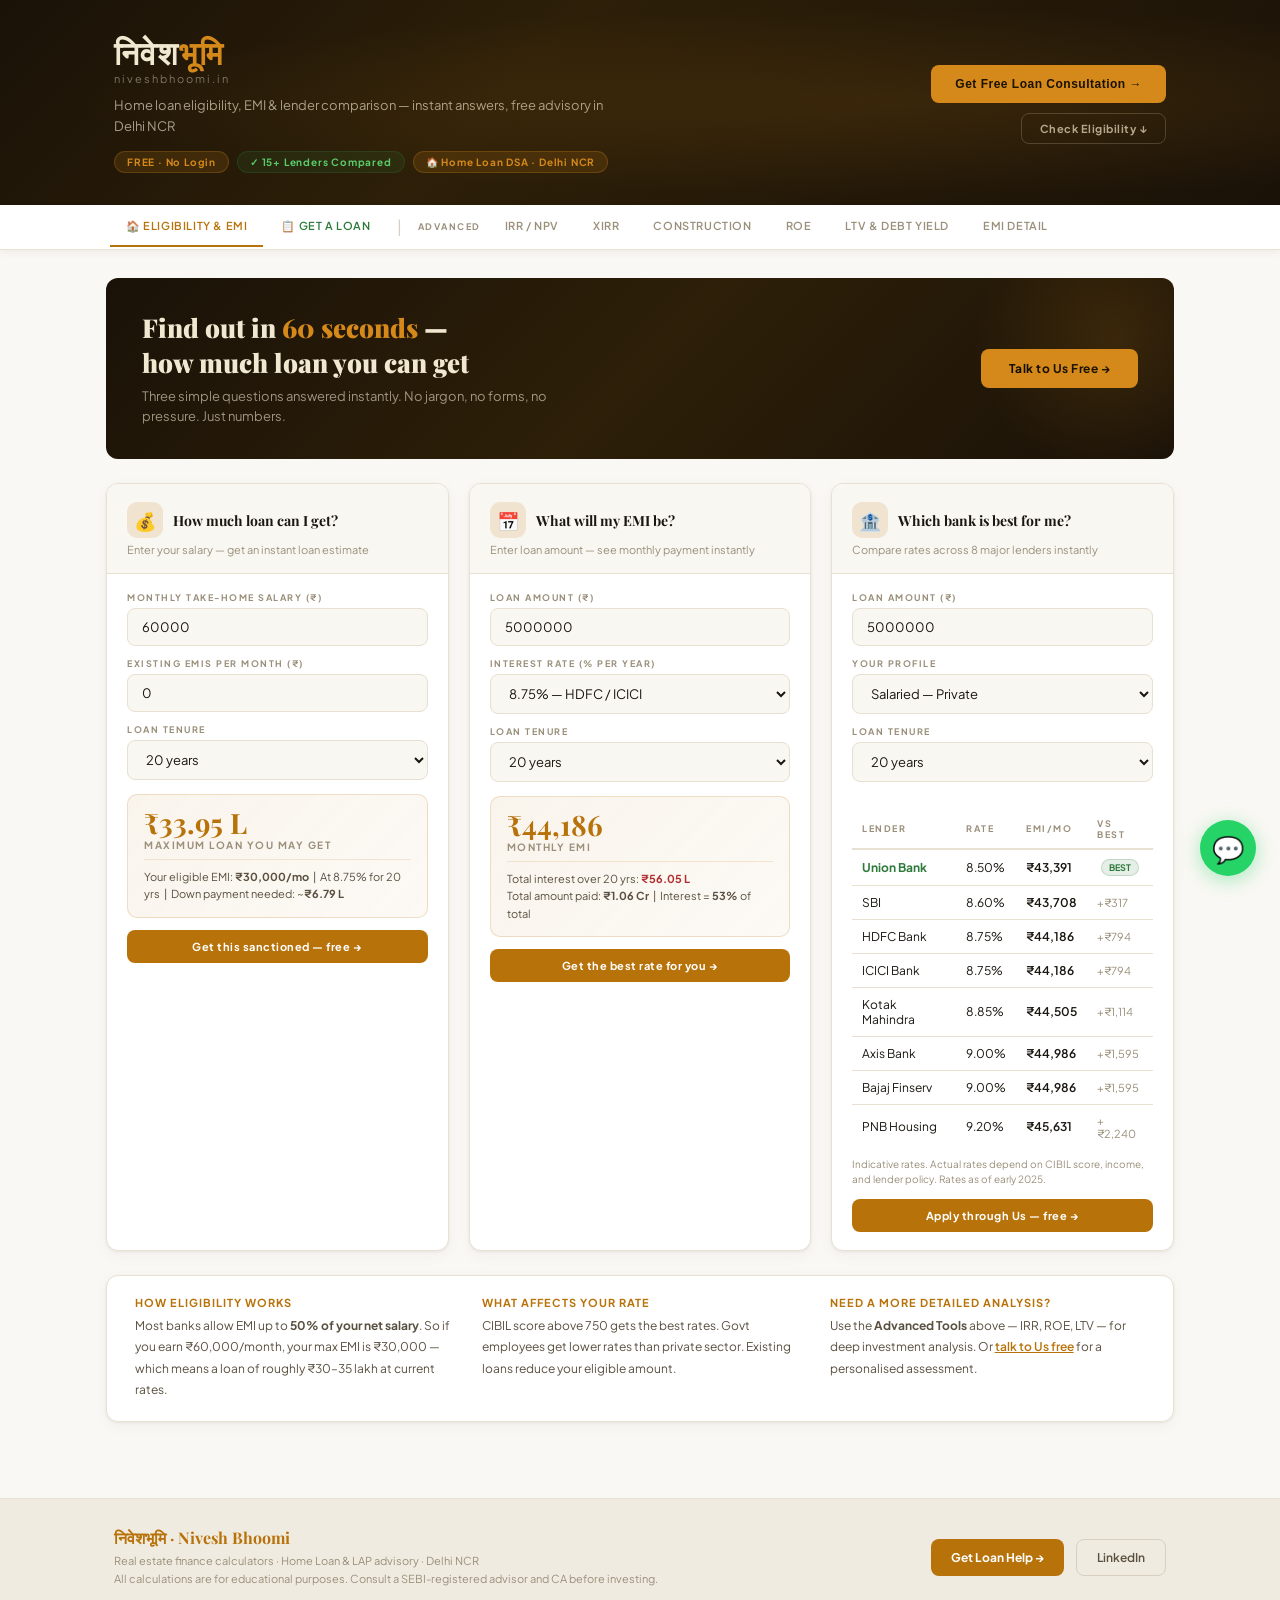
==== commit 42eeebce: "Update button text from 'Prashant' to 'Us'" ====
--- a/index.html
+++ b/index.html
@@ -647,7 +647,7 @@
       <h2>Find out in <span>60 seconds</span> —<br/>how much loan you can get</h2>
       <p>Three simple questions answered instantly. No jargon, no forms, no pressure. Just numbers.</p>
     </div>
-    <button class="simple-hero-cta" onclick="showTab('loan',document.querySelectorAll('.tab')[1])">Talk to Prashant Free →</button>
+    <button class="simple-hero-cta" onclick="showTab('loan',document.querySelectorAll('.tab')[1])">Talk to Us Free →</button>
   </div>
 
   <!-- Three tool cards -->
@@ -770,7 +770,7 @@
           </select>
         </div>
         <div id="lender-compare-result" style="margin-top:14px;overflow-x:auto"></div>
-        <button class="stc-cta" onclick="showTab('loan',document.querySelectorAll('.tab')[1])">Apply through Prashant — free →</button>
+        <button class="stc-cta" onclick="showTab('loan',document.querySelectorAll('.tab')[1])">Apply through Us — free →</button>
       </div>
     </div>
 
@@ -794,7 +794,7 @@
       <div style="flex:1;min-width:180px;">
         <div style="font-size:11px;font-weight:700;color:var(--gold);text-transform:uppercase;letter-spacing:1px;margin-bottom:6px;">Need a more detailed analysis?</div>
         <div style="font-size:12px;color:var(--t2);line-height:1.8;">
-          Use the <strong>Advanced Tools</strong> above — IRR, ROE, LTV — for deep investment analysis. Or <a href="#" onclick="showTab('loan',document.querySelectorAll('.tab')[1]);return false;" style="color:var(--gold);font-weight:600;">talk to Prashant free</a> for a personalised assessment.
+          Use the <strong>Advanced Tools</strong> above — IRR, ROE, LTV — for deep investment analysis. Or <a href="#" onclick="showTab('loan',document.querySelectorAll('.tab')[1]);return false;" style="color:var(--gold);font-weight:600;">talk to Us free</a> for a personalised assessment.
         </div>
       </div>
     </div>
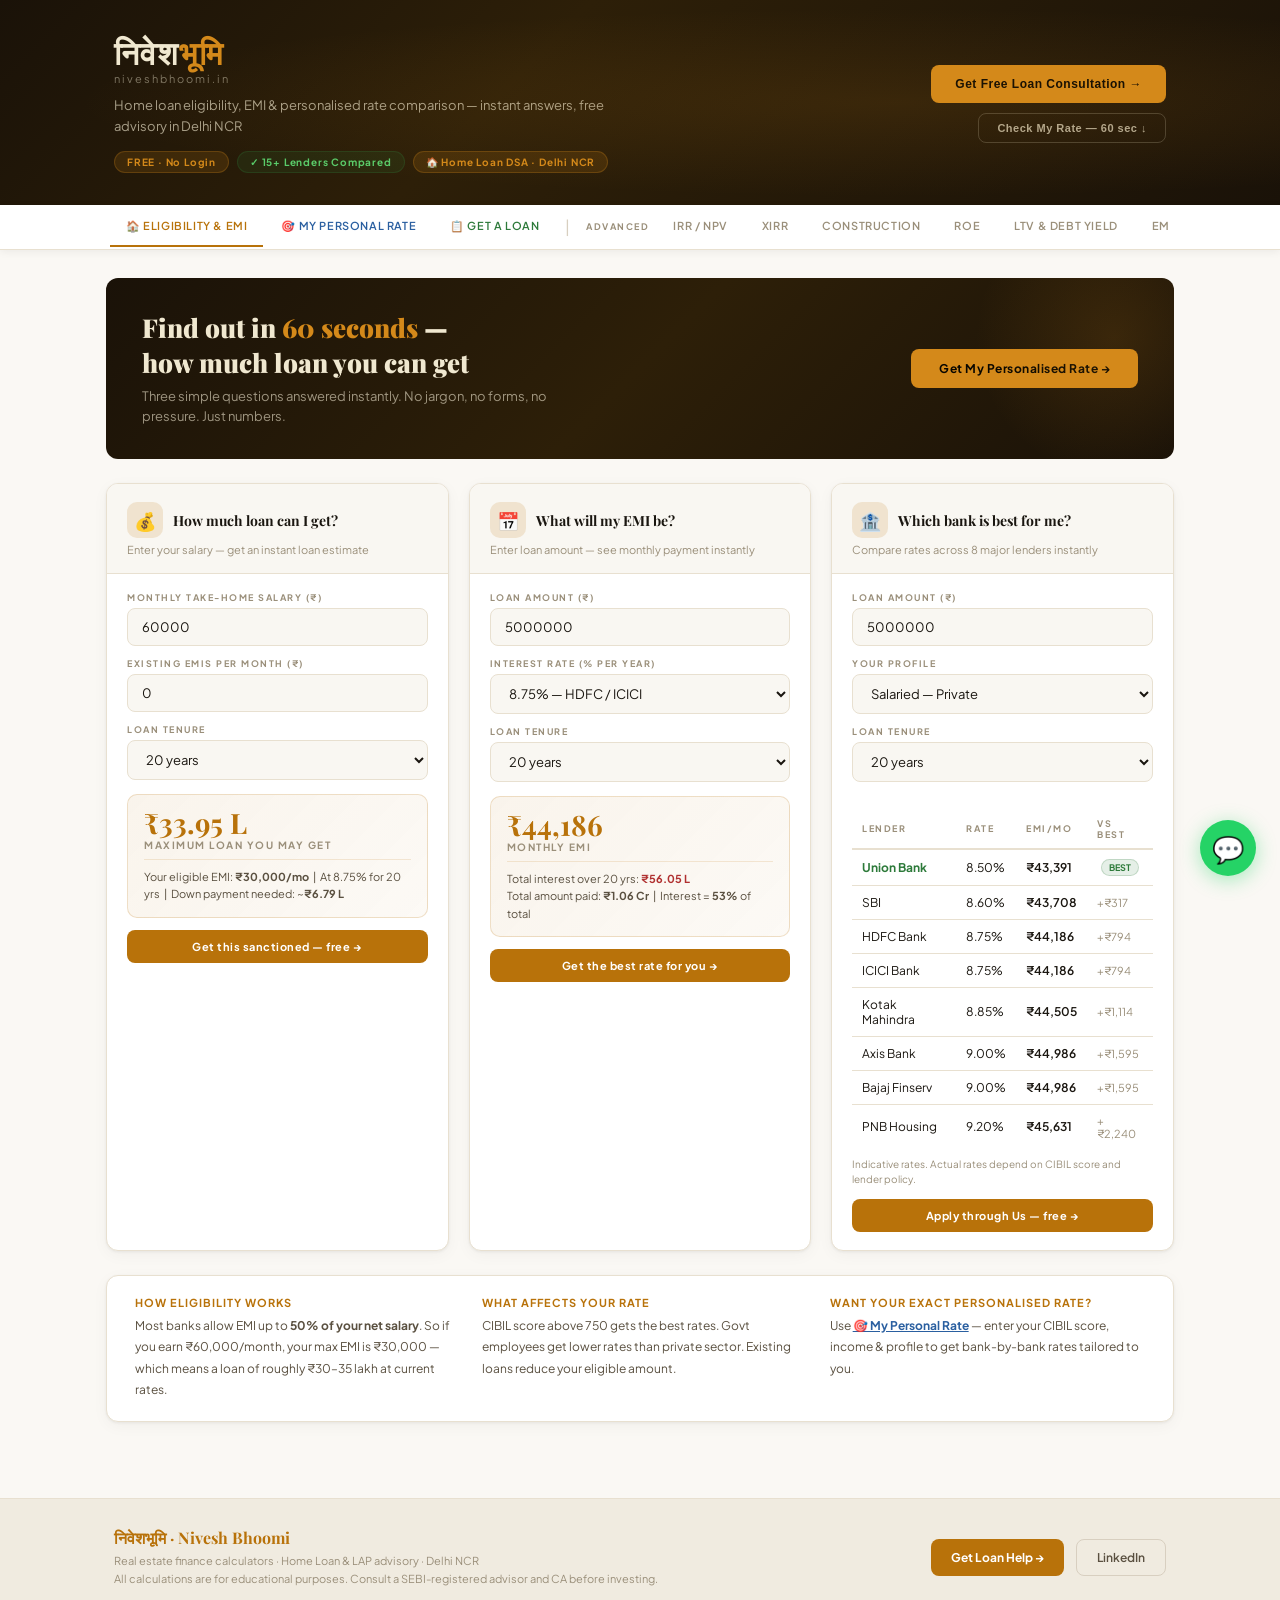
==== commit 1cbf87ef: "Update print statement from 'Hello' to 'Goodbye'" ====
--- a/index.html
+++ b/index.html
@@ -8,133 +8,55 @@
 <link href="https://fonts.googleapis.com/css2?family=Playfair+Display:wght@400;600;700;900&family=Plus+Jakarta+Sans:wght@300;400;500;600;700&display=swap" rel="stylesheet"/>
 <style>
 :root {
-  --bg:#faf8f4;
-  --bg2:#f4f0e8;
-  --surface:#ffffff;
-  --s2:#f9f7f2;
-  --s3:#f0ebe0;
-  --border:#e8e0d0;
-  --border2:#d8cfc0;
-  --gold:#b8720a;
-  --gold2:#d4891a;
-  --gold3:rgba(184,114,10,0.08);
-  --gold4:rgba(184,114,10,0.15);
-  --text:#1a1610;
-  --t2:#5a5040;
-  --t3:#9a8f7a;
-  --green:#2d7a3a;
-  --green-bg:rgba(45,122,58,0.08);
-  --red:#b03030;
-  --red-bg:rgba(176,48,48,0.08);
-  --blue:#2a5fa0;
-  --blue-bg:rgba(42,95,160,0.08);
+  --bg:#faf8f4;--bg2:#f4f0e8;--surface:#ffffff;--s2:#f9f7f2;--s3:#f0ebe0;
+  --border:#e8e0d0;--border2:#d8cfc0;
+  --gold:#b8720a;--gold2:#d4891a;--gold3:rgba(184,114,10,0.08);--gold4:rgba(184,114,10,0.15);
+  --text:#1a1610;--t2:#5a5040;--t3:#9a8f7a;
+  --green:#2d7a3a;--green-bg:rgba(45,122,58,0.08);
+  --red:#b03030;--red-bg:rgba(176,48,48,0.08);
+  --blue:#2a5fa0;--blue-bg:rgba(42,95,160,0.08);
   --orange:#a05a1a;
-  --shadow:0 1px 3px rgba(0,0,0,0.06), 0 4px 16px rgba(0,0,0,0.04);
-  --shadow-lg:0 4px 24px rgba(0,0,0,0.08), 0 1px 3px rgba(0,0,0,0.04);
+  --shadow:0 1px 3px rgba(0,0,0,0.06),0 4px 16px rgba(0,0,0,0.04);
+  --shadow-lg:0 4px 24px rgba(0,0,0,0.08),0 1px 3px rgba(0,0,0,0.04);
   --r:12px;
 }
 *{box-sizing:border-box;margin:0;padding:0;}
 body{background:var(--bg);color:var(--text);font-family:'Plus Jakarta Sans',sans-serif;font-size:14px;min-height:100vh;}
 
-/* ── HERO BANNER ── */
-.hero-banner {
-  background: linear-gradient(135deg, #1a1208 0%, #2d1f08 40%, #1a1208 100%);
-  color: #f0e8d0;
-  padding: 0;
-  position: relative;
-  overflow: hidden;
-}
-.hero-banner::before {
-  content:'';
-  position:absolute;inset:0;
-  background: radial-gradient(ellipse at 70% 50%, rgba(212,137,26,0.12) 0%, transparent 65%);
-  pointer-events:none;
-}
-.hero-inner {
-  max-width:1100px;margin:0 auto;padding:36px 24px 32px;
-  display:flex;align-items:center;justify-content:space-between;gap:24px;flex-wrap:wrap;
-}
-.hero-left {}
-.hero-logo {
-  font-family:'Playfair Display',serif;
-  font-size:32px;font-weight:900;
-  color:#f0e8d0;letter-spacing:1px;
-  line-height:1;margin-bottom:4px;
-}
-.hero-logo em { color: var(--gold2); font-style:normal; }
-.hero-url { font-size:11px;color:rgba(240,232,208,0.45);letter-spacing:2px;margin-bottom:10px; }
-.hero-tagline { font-size:13px;color:rgba(240,232,208,0.65);line-height:1.6;max-width:500px; }
-.hero-badges { display:flex;gap:8px;flex-wrap:wrap;margin-top:14px; }
-.badge {
-  font-size:10px;font-weight:700;letter-spacing:0.8px;
-  padding:4px 12px;border-radius:20px;
-  background:rgba(212,137,26,0.15);
-  color:var(--gold2);
-  border:1px solid rgba(212,137,26,0.25);
-}
-.badge-green { background:rgba(45,122,58,0.15);color:#5acc6a;border-color:rgba(45,122,58,0.25); }
-.hero-cta-group { display:flex;flex-direction:column;align-items:flex-end;gap:10px; }
-.hero-cta {
-  display:inline-block;
-  padding:12px 24px;
-  background:var(--gold2);
-  color:#080600;
-  border-radius:8px;
-  font-size:12px;font-weight:700;letter-spacing:0.5px;
-  text-decoration:none;
-  white-space:nowrap;
-  transition:opacity .15s;
-  cursor:pointer;
-  border:none;
-}
-.hero-cta:hover { opacity:0.88; }
-.hero-cta-ghost {
-  background:transparent;
-  color:rgba(240,232,208,0.7);
-  border:1px solid rgba(240,232,208,0.2);
-  font-size:11px;padding:8px 18px;
-}
-
-/* ── HEADER (sticky, light) ── */
-.hdr{
-  background:var(--surface);
-  border-bottom:1px solid var(--border);
-  position:sticky;top:0;z-index:100;
-  box-shadow:0 2px 8px rgba(0,0,0,0.06);
-}
+/* ── HERO ── */
+.hero-banner{background:linear-gradient(135deg,#1a1208 0%,#2d1f08 40%,#1a1208 100%);color:#f0e8d0;padding:0;position:relative;overflow:hidden;}
+.hero-banner::before{content:'';position:absolute;inset:0;background:radial-gradient(ellipse at 70% 50%,rgba(212,137,26,0.12) 0%,transparent 65%);pointer-events:none;}
+.hero-inner{max-width:1100px;margin:0 auto;padding:36px 24px 32px;display:flex;align-items:center;justify-content:space-between;gap:24px;flex-wrap:wrap;}
+.hero-logo{font-family:'Playfair Display',serif;font-size:32px;font-weight:900;color:#f0e8d0;letter-spacing:1px;line-height:1;margin-bottom:4px;}
+.hero-logo em{color:var(--gold2);font-style:normal;}
+.hero-url{font-size:11px;color:rgba(240,232,208,0.45);letter-spacing:2px;margin-bottom:10px;}
+.hero-tagline{font-size:13px;color:rgba(240,232,208,0.65);line-height:1.6;max-width:500px;}
+.hero-badges{display:flex;gap:8px;flex-wrap:wrap;margin-top:14px;}
+.badge{font-size:10px;font-weight:700;letter-spacing:0.8px;padding:4px 12px;border-radius:20px;background:rgba(212,137,26,0.15);color:var(--gold2);border:1px solid rgba(212,137,26,0.25);}
+.badge-green{background:rgba(45,122,58,0.15);color:#5acc6a;border-color:rgba(45,122,58,0.25);}
+.hero-cta-group{display:flex;flex-direction:column;align-items:flex-end;gap:10px;}
+.hero-cta{display:inline-block;padding:12px 24px;background:var(--gold2);color:#080600;border-radius:8px;font-size:12px;font-weight:700;letter-spacing:0.5px;text-decoration:none;white-space:nowrap;transition:opacity .15s;cursor:pointer;border:none;}
+.hero-cta:hover{opacity:0.88;}
+.hero-cta-ghost{background:transparent;color:rgba(240,232,208,0.7);border:1px solid rgba(240,232,208,0.2);font-size:11px;padding:8px 18px;}
+
+/* ── HEADER ── */
+.hdr{background:var(--surface);border-bottom:1px solid var(--border);position:sticky;top:0;z-index:100;box-shadow:0 2px 8px rgba(0,0,0,0.06);}
 .hdr-in{max-width:1100px;margin:0 auto;padding:0 20px;}
 .tabs{display:flex;gap:2px;overflow-x:auto;padding:2px 0;}
-.tab{
-  padding:12px 16px;background:transparent;
-  color:var(--t3);border:none;border-bottom:2px solid transparent;
-  cursor:pointer;font-size:11px;font-weight:600;letter-spacing:.6px;
-  text-transform:uppercase;white-space:nowrap;
-  font-family:'Plus Jakarta Sans',sans-serif;transition:all .15s;
-}
+.tab{padding:12px 16px;background:transparent;color:var(--t3);border:none;border-bottom:2px solid transparent;cursor:pointer;font-size:11px;font-weight:600;letter-spacing:.6px;text-transform:uppercase;white-space:nowrap;font-family:'Plus Jakarta Sans',sans-serif;transition:all .15s;}
 .tab:hover{color:var(--t2);}
 .tab.active{color:var(--gold);border-bottom-color:var(--gold);}
-.tab-loan {color:var(--green)!important;}
+.tab-loan{color:var(--green)!important;}
 .tab-loan.active{color:var(--green)!important;border-bottom-color:var(--green)!important;}
-.tab-divider {
-  display:flex;align-items:center;padding:0 8px;
-  color:var(--border2);font-size:16px;pointer-events:none;
-}
-.tab-group-label {
-  font-size:9px;font-weight:700;letter-spacing:1.5px;
-  color:var(--t3);padding:0 6px;display:flex;align-items:center;
-  text-transform:uppercase;pointer-events:none;white-space:nowrap;
-}
+.tab-rate{color:var(--blue)!important;}
+.tab-rate.active{color:var(--blue)!important;border-bottom-color:var(--blue)!important;}
+.tab-divider{display:flex;align-items:center;padding:0 8px;color:var(--border2);font-size:16px;pointer-events:none;}
+.tab-group-label{font-size:9px;font-weight:700;letter-spacing:1.5px;color:var(--t3);padding:0 6px;display:flex;align-items:center;text-transform:uppercase;pointer-events:none;white-space:nowrap;}
 
 /* ── LAYOUT ── */
 .main{max-width:1100px;margin:0 auto;padding:28px 16px;}
 .sec{display:none;}.sec.active{display:block;}
-
-/* ── CARDS ── */
-.card{
-  background:var(--surface);border-radius:var(--r);
-  padding:22px;border:1px solid var(--border);
-  box-shadow:var(--shadow);
-}
+.card{background:var(--surface);border-radius:var(--r);padding:22px;border:1px solid var(--border);box-shadow:var(--shadow);}
 .card+.card{margin-top:16px;}
 .ctitle{font-family:'Playfair Display',serif;font-size:16px;font-weight:700;color:var(--text);margin-bottom:6px;}
 .cdesc{font-size:11px;color:var(--t3);margin-bottom:20px;line-height:1.6;}
@@ -145,22 +67,12 @@
 
 /* ── INPUTS ── */
 .lbl{display:block;font-size:9px;color:var(--t3);margin-bottom:5px;text-transform:uppercase;letter-spacing:1.5px;font-weight:700;}
-.inp{
-  width:100%;padding:10px 14px;
-  background:var(--s2);border:1.5px solid var(--border);
-  border-radius:8px;color:var(--text);font-size:13px;
-  font-family:'Plus Jakarta Sans',sans-serif;outline:none;margin-bottom:14px;
-  transition:border .15s, background .15s;
-}
+.inp{width:100%;padding:10px 14px;background:var(--s2);border:1.5px solid var(--border);border-radius:8px;color:var(--text);font-size:13px;font-family:'Plus Jakarta Sans',sans-serif;outline:none;margin-bottom:14px;transition:border .15s,background .15s;}
 .inp:focus{border-color:var(--gold);background:#fff;}
 select.inp{cursor:pointer;}
 
 /* ── RESULTS ── */
-.metric{
-  background:var(--s2);border-radius:10px;padding:16px;
-  border:1px solid var(--border);
-  border-top:3px solid var(--border2);
-}
+.metric{background:var(--s2);border-radius:10px;padding:16px;border:1px solid var(--border);border-top:3px solid var(--border2);}
 .m-green{border-top-color:var(--green);background:var(--green-bg);}
 .m-red{border-top-color:var(--red);background:var(--red-bg);}
 .m-blue{border-top-color:var(--blue);background:var(--blue-bg);}
@@ -191,394 +103,165 @@
 .a-danger{background:rgba(176,48,48,.08);border:1px solid rgba(176,48,48,.2);color:var(--red);}
 .pb-bg{height:6px;background:var(--border);border-radius:3px;overflow:hidden;margin-top:4px;}
 .pb-fill{height:100%;border-radius:3px;transition:width .4s;}
-.section-intro{
-  background:linear-gradient(135deg, var(--gold3), var(--bg2));
-  border:1px solid rgba(184,114,10,.15);
-  border-left:4px solid var(--gold2);
-  border-radius:0 10px 10px 0;
-  padding:14px 18px;margin-bottom:20px;
-  font-size:12px;color:var(--t2);line-height:1.7;
-}
+.section-intro{background:linear-gradient(135deg,var(--gold3),var(--bg2));border:1px solid rgba(184,114,10,.15);border-left:4px solid var(--gold2);border-radius:0 10px 10px 0;padding:14px 18px;margin-bottom:20px;font-size:12px;color:var(--t2);line-height:1.7;}
 .section-intro strong{color:var(--gold);}
-.btn{
-  padding:10px 22px;background:var(--gold);color:#fff;
-  border:none;border-radius:8px;cursor:pointer;
-  font-size:12px;font-weight:700;font-family:'Plus Jakarta Sans',sans-serif;
-  letter-spacing:.5px;transition:opacity .15s;
-}
+.btn{padding:10px 22px;background:var(--gold);color:#fff;border:none;border-radius:8px;cursor:pointer;font-size:12px;font-weight:700;font-family:'Plus Jakarta Sans',sans-serif;letter-spacing:.5px;transition:opacity .15s;}
 .btn:hover{opacity:.85;}
 .btn-ghost{background:transparent;color:var(--t2);border:1.5px solid var(--border2);}
 .xirr-row input{padding:7px 10px;font-size:12px;margin-bottom:0;}
 
-/* ── LOAN ENQUIRY SECTION ── */
-.loan-hero {
-  background: linear-gradient(135deg, #f0ebe0 0%, #e8e0cc 100%);
-  border: 1px solid var(--border2);
-  border-radius: var(--r);
-  padding: 36px;
-  margin-bottom: 24px;
-  position: relative;
-  overflow: hidden;
-}
-.loan-hero::before {
-  content:'';
-  position:absolute;
-  right:-60px;top:-60px;
-  width:240px;height:240px;
-  background:radial-gradient(circle, rgba(184,114,10,0.1) 0%, transparent 70%);
-  pointer-events:none;
-}
-.loan-hero-title {
-  font-family:'Playfair Display',serif;
-  font-size:28px;font-weight:900;
-  color:var(--text);margin-bottom:6px;
-  line-height:1.2;
-}
-.loan-hero-title span { color:var(--gold); }
-.loan-hero-sub { font-size:13px;color:var(--t2);line-height:1.7;max-width:540px;margin-bottom:20px; }
-.trust-row { display:flex;gap:20px;flex-wrap:wrap;margin-bottom:0; }
-.trust-item {
-  display:flex;align-items:center;gap:8px;
-  font-size:12px;color:var(--t2);font-weight:500;
-}
-.trust-icon {
-  width:32px;height:32px;border-radius:50%;
-  background:var(--gold4);
-  display:flex;align-items:center;justify-content:center;
-  font-size:14px;flex-shrink:0;
-}
-
-/* ── FORM ── */
-.form-grid { display:grid;grid-template-columns:1fr 1fr;gap:16px; }
-.form-full { grid-column:1/-1; }
-.form-label {
-  display:block;font-size:10px;font-weight:700;
-  color:var(--t2);text-transform:uppercase;letter-spacing:1.2px;
-  margin-bottom:6px;
-}
-.form-input {
-  width:100%;padding:12px 16px;
-  background:#fff;border:1.5px solid var(--border);
-  border-radius:8px;color:var(--text);font-size:13px;
-  font-family:'Plus Jakarta Sans',sans-serif;outline:none;
-  transition:border .15s,box-shadow .15s;
-}
-.form-input:focus {
-  border-color:var(--gold);
-  box-shadow:0 0 0 3px rgba(184,114,10,0.1);
-}
-select.form-input { cursor:pointer; }
-.submit-btn {
-  width:100%;padding:14px;
-  background:linear-gradient(135deg, var(--gold2), var(--gold));
-  color:#fff;border:none;border-radius:8px;
-  font-size:14px;font-weight:700;letter-spacing:0.5px;
-  font-family:'Plus Jakarta Sans',sans-serif;
-  cursor:pointer;transition:opacity .2s, transform .1s;
-  margin-top:4px;
-}
-.submit-btn:hover { opacity:0.9; transform:translateY(-1px); }
-.submit-btn:active { transform:translateY(0); }
-.form-note {
-  font-size:11px;color:var(--t3);text-align:center;
-  margin-top:8px;line-height:1.5;
-}
-.success-msg {
-  display:none;
-  background:var(--green-bg);
-  border:1.5px solid rgba(45,122,58,0.25);
-  border-radius:10px;padding:24px;
-  text-align:center;
-}
-.success-msg h3 { color:var(--green);font-size:18px;margin-bottom:8px;font-family:'Playfair Display',serif; }
-.success-msg p { color:var(--t2);font-size:13px;line-height:1.6; }
-
-/* ── SERVICES GRID ── */
-.services-grid { display:grid;grid-template-columns:1fr 1fr 1fr;gap:16px;margin-bottom:24px; }
-.service-card {
-  background:var(--surface);border:1px solid var(--border);
-  border-radius:var(--r);padding:20px;
-  box-shadow:var(--shadow);
-  transition:box-shadow .2s, transform .2s;
-}
-.service-card:hover { box-shadow:var(--shadow-lg);transform:translateY(-2px); }
-.service-icon { font-size:28px;margin-bottom:10px; }
-.service-title { font-family:'Playfair Display',serif;font-size:14px;font-weight:700;color:var(--text);margin-bottom:6px; }
-.service-desc { font-size:12px;color:var(--t3);line-height:1.6; }
-.service-rate { font-size:11px;font-weight:700;color:var(--green);margin-top:8px; }
-
-/* ── LENDER LOGOS STRIP ── */
-.lenders-strip {
-  background:var(--s2);border:1px solid var(--border);
-  border-radius:var(--r);padding:16px 20px;
-  margin-bottom:24px;
-}
-.lenders-title { font-size:10px;font-weight:700;color:var(--t3);text-transform:uppercase;letter-spacing:1.5px;margin-bottom:12px; }
-.lenders-row { display:flex;gap:10px;flex-wrap:wrap; }
-.lender-pill {
-  padding:6px 14px;
-  background:var(--surface);
-  border:1px solid var(--border2);
-  border-radius:20px;
-  font-size:11px;font-weight:600;
-  color:var(--t2);
-}
-
-/* ── ABOUT / PROFILE ── */
-.profile-card {
-  background: linear-gradient(135deg, #1a1208, #2d1f08);
-  border-radius: var(--r);
-  padding: 32px;
-  color: #f0e8d0;
-  display:flex;gap:28px;align-items:flex-start;flex-wrap:wrap;
-}
-.profile-avatar {
-  width:72px;height:72px;border-radius:50%;
-  background:rgba(212,137,26,0.2);
-  border:2px solid rgba(212,137,26,0.3);
-  display:flex;align-items:center;justify-content:center;
-  font-size:28px;flex-shrink:0;
-}
-.profile-name {
-  font-family:'Playfair Display',serif;
-  font-size:22px;font-weight:700;color:#f0e8d0;margin-bottom:3px;
-}
-.profile-cred { font-size:11px;color:var(--gold2);font-weight:700;letter-spacing:1px;text-transform:uppercase;margin-bottom:10px; }
-.profile-bio { font-size:12px;color:rgba(240,232,208,0.65);line-height:1.8;max-width:560px;margin-bottom:14px; }
-.profile-links { display:flex;gap:10px;flex-wrap:wrap; }
-.profile-link {
-  padding:8px 18px;border-radius:8px;
-  font-size:11px;font-weight:700;letter-spacing:.5px;
-  text-decoration:none;cursor:pointer;border:none;
-  font-family:'Plus Jakarta Sans',sans-serif;
-  transition:opacity .15s;
-  display:inline-block;
-}
-.profile-link:hover { opacity:0.85; }
-.pl-gold { background:var(--gold2);color:#080600; }
-.pl-ghost { background:transparent;color:rgba(240,232,208,0.6);border:1px solid rgba(240,232,208,0.2); }
-
-/* ── WHATSAPP FLOAT ── */
-.wa-float {
-  position:fixed;bottom:24px;right:24px;z-index:200;
-  width:56px;height:56px;border-radius:50%;
-  background:#25D366;
-  display:flex;align-items:center;justify-content:center;
-  box-shadow:0 4px 20px rgba(37,211,102,0.4);
-  text-decoration:none;font-size:26px;
-  transition:transform .2s;
-}
-.wa-float:hover { transform:scale(1.1); }
-.wa-float::after {
-  content:'Get Loan Help';
-  position:absolute;right:64px;
-  background:#1a1208;color:#f0e8d0;
-  font-size:11px;font-weight:700;letter-spacing:.5px;
-  padding:6px 12px;border-radius:6px;
-  white-space:nowrap;
-  opacity:0;transition:opacity .2s;
-  font-family:'Plus Jakarta Sans',sans-serif;
-}
-.wa-float:hover::after { opacity:1; }
+/* ── SIMPLE TOOLS ── */
+.simple-hero{background:linear-gradient(135deg,#1a1208 0%,#2d1f08 50%,#1a1208 100%);border-radius:var(--r);padding:32px 36px;margin-bottom:24px;position:relative;overflow:hidden;display:flex;align-items:center;justify-content:space-between;gap:20px;flex-wrap:wrap;}
+.simple-hero::before{content:'';position:absolute;right:-80px;top:-80px;width:280px;height:280px;background:radial-gradient(circle,rgba(212,137,26,0.15) 0%,transparent 70%);pointer-events:none;}
+.simple-hero-text h2{font-family:'Playfair Display',serif;font-size:26px;font-weight:900;color:#f0e8d0;margin-bottom:6px;}
+.simple-hero-text h2 span{color:var(--gold2);}
+.simple-hero-text p{font-size:13px;color:rgba(240,232,208,0.6);line-height:1.6;max-width:420px;}
+.simple-hero-cta{padding:12px 28px;background:var(--gold2);color:#080600;border:none;border-radius:8px;font-size:12px;font-weight:700;letter-spacing:0.5px;font-family:'Plus Jakarta Sans',sans-serif;cursor:pointer;transition:opacity .15s;white-space:nowrap;flex-shrink:0;}
+.simple-hero-cta:hover{opacity:0.88;}
+.simple-tools-grid{display:grid;grid-template-columns:1fr 1fr 1fr;gap:20px;margin-bottom:24px;}
+.simple-tool-card{background:var(--surface);border:1px solid var(--border);border-radius:var(--r);box-shadow:var(--shadow);overflow:hidden;transition:box-shadow .2s,transform .15s;}
+.simple-tool-card:hover{box-shadow:var(--shadow-lg);transform:translateY(-2px);}
+.stc-header{padding:18px 20px 14px;border-bottom:1px solid var(--border);background:var(--s2);}
+.stc-header-row{display:flex;align-items:center;gap:10px;margin-bottom:4px;}
+.stc-icon{width:36px;height:36px;border-radius:10px;background:var(--gold4);display:flex;align-items:center;justify-content:center;font-size:18px;flex-shrink:0;}
+.stc-title{font-family:'Playfair Display',serif;font-size:14px;font-weight:700;color:var(--text);}
+.stc-subtitle{font-size:11px;color:var(--t3);line-height:1.5;}
+.stc-body{padding:18px 20px;}
+.stc-input-wrap{margin-bottom:12px;}
+.stc-label{display:block;font-size:9px;font-weight:700;color:var(--t3);text-transform:uppercase;letter-spacing:1.5px;margin-bottom:5px;}
+.stc-input{width:100%;padding:10px 14px;background:var(--s2);border:1.5px solid var(--border);border-radius:8px;color:var(--text);font-size:13px;font-family:'Plus Jakarta Sans',sans-serif;outline:none;transition:border .15s,background .15s;}
+.stc-input:focus{border-color:var(--gold);background:#fff;}
+select.stc-input{cursor:pointer;}
+.stc-result{background:linear-gradient(135deg,var(--gold3),rgba(184,114,10,0.04));border:1.5px solid rgba(184,114,10,0.2);border-radius:10px;padding:14px 16px;margin-top:14px;}
+.stc-result-val{font-family:'Playfair Display',serif;font-size:28px;font-weight:700;color:var(--gold);line-height:1;margin-bottom:2px;}
+.stc-result-lbl{font-size:10px;font-weight:700;color:var(--t3);text-transform:uppercase;letter-spacing:1.5px;}
+.stc-result-sub{font-size:11px;color:var(--t2);margin-top:8px;line-height:1.6;padding-top:8px;border-top:1px solid rgba(184,114,10,0.15);}
+.stc-cta{display:block;width:100%;margin-top:12px;padding:10px;background:var(--gold);color:#fff;border:none;border-radius:8px;font-size:11px;font-weight:700;letter-spacing:0.5px;font-family:'Plus Jakarta Sans',sans-serif;cursor:pointer;transition:opacity .15s;text-align:center;}
+.stc-cta:hover{opacity:0.85;}
+.lender-compare-table{width:100%;border-collapse:collapse;margin-top:14px;}
+.lender-compare-table th{font-size:9px;color:var(--t3);text-transform:uppercase;letter-spacing:1.5px;padding:8px 10px;text-align:left;border-bottom:2px solid var(--border);font-weight:700;}
+.lender-compare-table td{padding:9px 10px;font-size:12px;border-bottom:1px solid var(--border);}
+.lender-compare-table tr:last-child td{border-bottom:none;}
+.lender-compare-table tr:hover td{background:var(--s2);}
+.lender-best-badge{display:inline-block;font-size:9px;font-weight:700;padding:2px 7px;border-radius:10px;background:rgba(45,122,58,0.12);color:var(--green);border:1px solid rgba(45,122,58,0.2);margin-left:4px;}
 
 /* ══════════════════════════════════════
-   NEW SIMPLE TOOLS STYLES
+   PERSONALIZED RATE ENGINE (NEW)
 ══════════════════════════════════════ */
-
-/* ── SIMPLE TOOL HERO ── */
-.simple-hero {
-  background: linear-gradient(135deg, #1a1208 0%, #2d1f08 50%, #1a1208 100%);
-  border-radius: var(--r);
-  padding: 32px 36px;
-  margin-bottom: 24px;
-  position: relative;
-  overflow: hidden;
-  display: flex;
-  align-items: center;
-  justify-content: space-between;
-  gap: 20px;
-  flex-wrap: wrap;
-}
-.simple-hero::before {
-  content: '';
-  position: absolute;
-  right: -80px; top: -80px;
-  width: 280px; height: 280px;
-  background: radial-gradient(circle, rgba(212,137,26,0.15) 0%, transparent 70%);
-  pointer-events: none;
-}
-.simple-hero-text h2 {
-  font-family: 'Playfair Display', serif;
-  font-size: 26px; font-weight: 900;
-  color: #f0e8d0; margin-bottom: 6px;
-}
-.simple-hero-text h2 span { color: var(--gold2); }
-.simple-hero-text p {
-  font-size: 13px; color: rgba(240,232,208,0.6);
-  line-height: 1.6; max-width: 420px;
-}
-.simple-hero-cta {
-  padding: 12px 28px;
-  background: var(--gold2); color: #080600;
-  border: none; border-radius: 8px;
-  font-size: 12px; font-weight: 700; letter-spacing: 0.5px;
-  font-family: 'Plus Jakarta Sans', sans-serif;
-  cursor: pointer; transition: opacity .15s;
-  white-space: nowrap; flex-shrink: 0;
-}
-.simple-hero-cta:hover { opacity: 0.88; }
-
-/* ── THREE SIMPLE TOOL CARDS ── */
-.simple-tools-grid {
-  display: grid;
-  grid-template-columns: 1fr 1fr 1fr;
-  gap: 20px;
-  margin-bottom: 24px;
-}
-.simple-tool-card {
-  background: var(--surface);
-  border: 1px solid var(--border);
-  border-radius: var(--r);
-  box-shadow: var(--shadow);
-  overflow: hidden;
-  transition: box-shadow .2s, transform .15s;
-}
-.simple-tool-card:hover {
-  box-shadow: var(--shadow-lg);
-  transform: translateY(-2px);
-}
-.stc-header {
-  padding: 18px 20px 14px;
-  border-bottom: 1px solid var(--border);
-  background: var(--s2);
-}
-.stc-header-row {
-  display: flex; align-items: center; gap: 10px; margin-bottom: 4px;
-}
-.stc-icon {
-  width: 36px; height: 36px; border-radius: 10px;
-  background: var(--gold4);
-  display: flex; align-items: center; justify-content: center;
-  font-size: 18px; flex-shrink: 0;
-}
-.stc-title {
-  font-family: 'Playfair Display', serif;
-  font-size: 14px; font-weight: 700; color: var(--text);
-}
-.stc-subtitle { font-size: 11px; color: var(--t3); line-height: 1.5; }
-.stc-body { padding: 18px 20px; }
-.stc-input-wrap { margin-bottom: 12px; }
-.stc-label {
-  display: block; font-size: 9px; font-weight: 700;
-  color: var(--t3); text-transform: uppercase; letter-spacing: 1.5px;
-  margin-bottom: 5px;
-}
-.stc-input {
-  width: 100%; padding: 10px 14px;
-  background: var(--s2); border: 1.5px solid var(--border);
-  border-radius: 8px; color: var(--text); font-size: 13px;
-  font-family: 'Plus Jakarta Sans', sans-serif; outline: none;
-  transition: border .15s, background .15s;
-}
-.stc-input:focus { border-color: var(--gold); background: #fff; }
-select.stc-input { cursor: pointer; }
-.stc-result {
-  background: linear-gradient(135deg, var(--gold3), rgba(184,114,10,0.04));
-  border: 1.5px solid rgba(184,114,10,0.2);
-  border-radius: 10px;
-  padding: 14px 16px;
-  margin-top: 14px;
-}
-.stc-result-val {
-  font-family: 'Playfair Display', serif;
-  font-size: 28px; font-weight: 700;
-  color: var(--gold); line-height: 1;
-  margin-bottom: 2px;
-}
-.stc-result-lbl {
-  font-size: 10px; font-weight: 700;
-  color: var(--t3); text-transform: uppercase; letter-spacing: 1.5px;
-}
-.stc-result-sub {
-  font-size: 11px; color: var(--t2);
-  margin-top: 8px; line-height: 1.6;
-  padding-top: 8px; border-top: 1px solid rgba(184,114,10,0.15);
-}
-.stc-result-green { color: var(--green) !important; }
-.stc-result-red { color: var(--red) !important; }
-.stc-cta {
-  display: block; width: 100%;
-  margin-top: 12px; padding: 10px;
-  background: var(--gold); color: #fff;
-  border: none; border-radius: 8px;
-  font-size: 11px; font-weight: 700; letter-spacing: 0.5px;
-  font-family: 'Plus Jakarta Sans', sans-serif;
-  cursor: pointer; transition: opacity .15s;
-  text-align: center;
-}
-.stc-cta:hover { opacity: 0.85; }
-
-/* Lender comparison table */
-.lender-compare-table { width: 100%; border-collapse: collapse; margin-top: 14px; }
-.lender-compare-table th {
-  font-size: 9px; color: var(--t3);
-  text-transform: uppercase; letter-spacing: 1.5px;
-  padding: 8px 10px; text-align: left;
-  border-bottom: 2px solid var(--border); font-weight: 700;
-}
-.lender-compare-table td {
-  padding: 9px 10px; font-size: 12px;
-  border-bottom: 1px solid var(--border);
-}
-.lender-compare-table tr:last-child td { border-bottom: none; }
-.lender-compare-table tr:hover td { background: var(--s2); }
-.lender-best-badge {
-  display: inline-block;
-  font-size: 9px; font-weight: 700;
-  padding: 2px 7px; border-radius: 10px;
-  background: rgba(45,122,58,0.12);
-  color: var(--green);
-  border: 1px solid rgba(45,122,58,0.2);
-  margin-left: 4px;
-}
-
-/* Advanced tools toggle */
-.advanced-toggle-bar {
-  display: flex; align-items: center; gap: 12px;
-  padding: 14px 20px;
-  background: var(--s3); border: 1px solid var(--border2);
-  border-radius: var(--r);
-  margin-bottom: 20px;
-  cursor: pointer;
-  transition: background .15s;
-}
-.advanced-toggle-bar:hover { background: var(--bg2); }
-.advanced-toggle-title {
-  font-size: 12px; font-weight: 700; color: var(--t2);
-  flex: 1;
-}
-.advanced-toggle-sub {
-  font-size: 11px; color: var(--t3);
-}
-.advanced-toggle-arrow {
-  font-size: 14px; color: var(--gold);
-  transition: transform .25s;
-}
-.advanced-toggle-arrow.open { transform: rotate(180deg); }
-.advanced-tools-section { display: none; }
-.advanced-tools-section.open { display: block; }
-
-/* ── MOBILE ── */
+.rate-hero{background:linear-gradient(135deg,#0a1f3a 0%,#112d52 50%,#0a1f3a 100%);border-radius:var(--r);padding:32px 36px;margin-bottom:24px;position:relative;overflow:hidden;display:flex;align-items:center;justify-content:space-between;gap:20px;flex-wrap:wrap;}
+.rate-hero::before{content:'';position:absolute;right:-60px;top:-60px;width:260px;height:260px;background:radial-gradient(circle,rgba(42,95,160,0.2) 0%,transparent 70%);pointer-events:none;}
+.rate-hero h2{font-family:'Playfair Display',serif;font-size:24px;font-weight:900;color:#e8f0fc;margin-bottom:6px;}
+.rate-hero h2 span{color:#7db8f7;}
+.rate-hero p{font-size:13px;color:rgba(232,240,252,0.6);line-height:1.6;max-width:460px;}
+.rate-hero-badge{display:flex;gap:8px;flex-wrap:wrap;margin-top:12px;}
+.rate-badge{font-size:10px;font-weight:700;padding:4px 12px;border-radius:20px;background:rgba(42,95,160,0.2);color:#7db8f7;border:1px solid rgba(42,95,160,0.3);}
+
+.cibil-meter{margin:0 0 20px;}
+.cibil-track{position:relative;height:12px;border-radius:6px;background:linear-gradient(to right,#b03030 0%,#c06020 20%,#d4891a 40%,#8aaa30 65%,#2d7a3a 85%,#1a5c2a 100%);margin:8px 0;}
+.cibil-thumb{position:absolute;top:50%;transform:translate(-50%,-50%);width:20px;height:20px;border-radius:50%;background:#fff;border:3px solid var(--blue);box-shadow:0 2px 8px rgba(0,0,0,0.2);transition:left .3s;}
+.cibil-labels{display:flex;justify-content:space-between;font-size:10px;color:var(--t3);margin-top:4px;}
+
+.rate-profile-grid{display:grid;grid-template-columns:320px 1fr;gap:24px;align-items:start;}
+.rate-inputs-card{background:var(--surface);border:1px solid var(--border);border-radius:var(--r);padding:22px;box-shadow:var(--shadow);}
+.rate-results-area{}
+
+.rate-card{background:var(--surface);border:1px solid var(--border);border-radius:var(--r);padding:20px;box-shadow:var(--shadow);margin-bottom:16px;}
+.rate-card-title{font-family:'Playfair Display',serif;font-size:15px;font-weight:700;color:var(--text);margin-bottom:14px;display:flex;align-items:center;gap:8px;}
+
+.rate-offer{border:1.5px solid var(--border);border-radius:10px;padding:14px 16px;margin-bottom:10px;display:flex;align-items:center;justify-content:space-between;gap:12px;transition:border-color .15s,transform .1s;}
+.rate-offer:hover{border-color:var(--gold2);transform:translateX(2px);}
+.rate-offer.best-offer{border-color:var(--green);background:rgba(45,122,58,0.04);}
+.rate-offer-bank{font-weight:600;font-size:13px;color:var(--text);}
+.rate-offer-sub{font-size:11px;color:var(--t3);margin-top:2px;}
+.rate-offer-rate{font-family:'Playfair Display',serif;font-size:22px;font-weight:700;color:var(--blue);text-align:right;white-space:nowrap;}
+.rate-offer-emi{font-size:11px;color:var(--t2);text-align:right;margin-top:2px;}
+.rate-offer-badge{font-size:10px;font-weight:700;padding:3px 10px;border-radius:20px;white-space:nowrap;}
+.rob-best{background:rgba(45,122,58,0.12);color:var(--green);border:1px solid rgba(45,122,58,0.2);}
+.rob-pop{background:rgba(42,95,160,0.1);color:var(--blue);border:1px solid rgba(42,95,160,0.2);}
+.rob-fast{background:rgba(184,114,10,0.1);color:var(--gold);border:1px solid rgba(184,114,10,0.2);}
+
+.cibil-score-display{text-align:center;padding:16px 12px;background:var(--s2);border-radius:10px;margin-bottom:16px;}
+.cibil-score-num{font-family:'Playfair Display',serif;font-size:40px;font-weight:900;line-height:1;}
+.cibil-score-label{font-size:11px;font-weight:700;letter-spacing:1px;text-transform:uppercase;margin-top:4px;}
+.cibil-score-desc{font-size:11px;color:var(--t3);margin-top:6px;line-height:1.5;}
+
+.eligibility-bar{margin-bottom:8px;}
+.elig-label-row{display:flex;justify-content:space-between;font-size:11px;color:var(--t2);margin-bottom:4px;}
+.elig-bar-bg{height:8px;background:var(--border);border-radius:4px;overflow:hidden;}
+.elig-bar-fill{height:100%;border-radius:4px;transition:width .5s;}
+
+.rate-comparison-table{width:100%;border-collapse:collapse;}
+.rate-comparison-table th{font-size:9px;color:var(--t3);text-transform:uppercase;letter-spacing:1.2px;padding:8px 12px;text-align:left;border-bottom:2px solid var(--border);font-weight:700;}
+.rate-comparison-table td{padding:10px 12px;font-size:12px;border-bottom:1px solid var(--border);}
+.rate-comparison-table tr:last-child td{border-bottom:none;}
+.rate-comparison-table tr:hover td{background:var(--s2);}
+.rate-comparison-table tr.highlight-row td{background:rgba(45,122,58,0.06);}
+
+.tip-box{background:var(--gold3);border:1px solid rgba(184,114,10,0.2);border-left:4px solid var(--gold2);border-radius:0 8px 8px 0;padding:12px 16px;margin-top:12px;font-size:12px;color:var(--t2);line-height:1.7;}
+.tip-box strong{color:var(--gold);}
+
+.rate-range-display{display:inline-flex;align-items:center;gap:6px;}
+.rate-lo{color:var(--green);font-weight:700;}
+.rate-hi{color:var(--orange);font-weight:700;}
+
+/* ── LOAN SECTION ── */
+.loan-hero{background:linear-gradient(135deg,#f0ebe0 0%,#e8e0cc 100%);border:1px solid var(--border2);border-radius:var(--r);padding:36px;margin-bottom:24px;position:relative;overflow:hidden;}
+.loan-hero::before{content:'';position:absolute;right:-60px;top:-60px;width:240px;height:240px;background:radial-gradient(circle,rgba(184,114,10,0.1) 0%,transparent 70%);pointer-events:none;}
+.loan-hero-title{font-family:'Playfair Display',serif;font-size:28px;font-weight:900;color:var(--text);margin-bottom:6px;line-height:1.2;}
+.loan-hero-title span{color:var(--gold);}
+.loan-hero-sub{font-size:13px;color:var(--t2);line-height:1.7;max-width:540px;margin-bottom:20px;}
+.trust-row{display:flex;gap:20px;flex-wrap:wrap;}
+.trust-item{display:flex;align-items:center;gap:8px;font-size:12px;color:var(--t2);font-weight:500;}
+.trust-icon{width:32px;height:32px;border-radius:50%;background:var(--gold4);display:flex;align-items:center;justify-content:center;font-size:14px;flex-shrink:0;}
+.services-grid{display:grid;grid-template-columns:1fr 1fr 1fr;gap:16px;margin-bottom:24px;}
+.service-card{background:var(--surface);border:1px solid var(--border);border-radius:var(--r);padding:20px;box-shadow:var(--shadow);transition:box-shadow .2s,transform .2s;}
+.service-card:hover{box-shadow:var(--shadow-lg);transform:translateY(-2px);}
+.service-icon{font-size:28px;margin-bottom:10px;}
+.service-title{font-family:'Playfair Display',serif;font-size:14px;font-weight:700;color:var(--text);margin-bottom:6px;}
+.service-desc{font-size:12px;color:var(--t3);line-height:1.6;}
+.service-rate{font-size:11px;font-weight:700;color:var(--green);margin-top:8px;}
+.lenders-strip{background:var(--s2);border:1px solid var(--border);border-radius:var(--r);padding:16px 20px;margin-bottom:24px;}
+.lenders-title{font-size:10px;font-weight:700;color:var(--t3);text-transform:uppercase;letter-spacing:1.5px;margin-bottom:12px;}
+.lenders-row{display:flex;gap:10px;flex-wrap:wrap;}
+.lender-pill{padding:6px 14px;background:var(--surface);border:1px solid var(--border2);border-radius:20px;font-size:11px;font-weight:600;color:var(--t2);}
+.profile-card{background:linear-gradient(135deg,#1a1208,#2d1f08);border-radius:var(--r);padding:32px;color:#f0e8d0;display:flex;gap:28px;align-items:flex-start;flex-wrap:wrap;}
+.profile-avatar{width:72px;height:72px;border-radius:50%;background:rgba(212,137,26,0.2);border:2px solid rgba(212,137,26,0.3);display:flex;align-items:center;justify-content:center;font-size:28px;flex-shrink:0;}
+.profile-name{font-family:'Playfair Display',serif;font-size:22px;font-weight:700;color:#f0e8d0;margin-bottom:3px;}
+.profile-cred{font-size:11px;color:var(--gold2);font-weight:700;letter-spacing:1px;text-transform:uppercase;margin-bottom:10px;}
+.profile-bio{font-size:12px;color:rgba(240,232,208,0.65);line-height:1.8;max-width:560px;margin-bottom:14px;}
+.profile-links{display:flex;gap:10px;flex-wrap:wrap;}
+.profile-link{padding:8px 18px;border-radius:8px;font-size:11px;font-weight:700;letter-spacing:.5px;text-decoration:none;cursor:pointer;border:none;font-family:'Plus Jakarta Sans',sans-serif;transition:opacity .15s;display:inline-block;}
+.profile-link:hover{opacity:0.85;}
+.pl-gold{background:var(--gold2);color:#080600;}
+.pl-ghost{background:transparent;color:rgba(240,232,208,0.6);border:1px solid rgba(240,232,208,0.2);}
+.form-grid{display:grid;grid-template-columns:1fr 1fr;gap:16px;}
+.form-full{grid-column:1/-1;}
+.form-label{display:block;font-size:10px;font-weight:700;color:var(--t2);text-transform:uppercase;letter-spacing:1.2px;margin-bottom:6px;}
+.form-input{width:100%;padding:12px 16px;background:#fff;border:1.5px solid var(--border);border-radius:8px;color:var(--text);font-size:13px;font-family:'Plus Jakarta Sans',sans-serif;outline:none;transition:border .15s,box-shadow .15s;}
+.form-input:focus{border-color:var(--gold);box-shadow:0 0 0 3px rgba(184,114,10,0.1);}
+select.form-input{cursor:pointer;}
+.submit-btn{width:100%;padding:14px;background:linear-gradient(135deg,var(--gold2),var(--gold));color:#fff;border:none;border-radius:8px;font-size:14px;font-weight:700;letter-spacing:0.5px;font-family:'Plus Jakarta Sans',sans-serif;cursor:pointer;transition:opacity .2s,transform .1s;margin-top:4px;}
+.submit-btn:hover{opacity:0.9;transform:translateY(-1px);}
+.submit-btn:active{transform:translateY(0);}
+.form-note{font-size:11px;color:var(--t3);text-align:center;margin-top:8px;line-height:1.5;}
+.success-msg{display:none;background:var(--green-bg);border:1.5px solid rgba(45,122,58,0.25);border-radius:10px;padding:24px;text-align:center;}
+.success-msg h3{color:var(--green);font-size:18px;margin-bottom:8px;font-family:'Playfair Display',serif;}
+.success-msg p{color:var(--t2);font-size:13px;line-height:1.6;}
+
+/* ── WA FLOAT ── */
+.wa-float{position:fixed;bottom:24px;right:24px;z-index:200;width:56px;height:56px;border-radius:50%;background:#25D366;display:flex;align-items:center;justify-content:center;box-shadow:0 4px 20px rgba(37,211,102,0.4);text-decoration:none;font-size:26px;transition:transform .2s;}
+.wa-float:hover{transform:scale(1.1);}
+.wa-float::after{content:'Get Loan Help';position:absolute;right:64px;background:#1a1208;color:#f0e8d0;font-size:11px;font-weight:700;letter-spacing:.5px;padding:6px 12px;border-radius:6px;white-space:nowrap;opacity:0;transition:opacity .2s;font-family:'Plus Jakarta Sans',sans-serif;}
+.wa-float:hover::after{opacity:1;}
+
 @media(max-width:768px){
-  .two,.two-eq,.three,.four,.form-grid,.services-grid,.simple-tools-grid{grid-template-columns:1fr;}
+  .two,.two-eq,.three,.four,.form-grid,.services-grid,.simple-tools-grid,.rate-profile-grid{grid-template-columns:1fr;}
   .form-full{grid-column:1;}
-  .hero-inner{flex-direction:column;}
+  .hero-inner,.simple-hero,.rate-hero{flex-direction:column;}
   .hero-cta-group{align-items:flex-start;}
   .profile-card{flex-direction:column;}
   .loan-hero{padding:24px 18px;}
   .loan-hero-title{font-size:22px;}
-  .simple-hero{flex-direction:column;}
-  .simple-hero-text h2{font-size:20px;}
 }
 ::-webkit-scrollbar{width:4px;height:4px;}
 ::-webkit-scrollbar-thumb{background:var(--border2);border-radius:2px;}
@@ -586,18 +269,15 @@
 </head>
 <body>
 
-<!-- WHATSAPP FLOAT -->
 <a class="wa-float" href="https://wa.me/918130521740?text=Hi%20Prashant%2C%20I%20need%20help%20with%20a%20home%20loan%2FLAP%20in%20Delhi%20NCR" target="_blank" title="WhatsApp for Loan Help">💬</a>
 
-<!-- ══════════════════════════════════════
-     HERO BANNER
-══════════════════════════════════════ -->
+<!-- HERO -->
 <div class="hero-banner">
   <div class="hero-inner">
     <div class="hero-left">
       <div class="hero-logo">निवेश<em>भूमि</em></div>
       <div class="hero-url">niveshbhoomi.in</div>
-      <div class="hero-tagline">Home loan eligibility, EMI & lender comparison — instant answers, free advisory in Delhi NCR</div>
+      <div class="hero-tagline">Home loan eligibility, EMI & personalised rate comparison — instant answers, free advisory in Delhi NCR</div>
       <div class="hero-badges">
         <span class="badge">FREE · No Login</span>
         <span class="badge badge-green">✓ 15+ Lenders Compared</span>
@@ -605,25 +285,21 @@
       </div>
     </div>
     <div class="hero-cta-group">
-      <button class="hero-cta" onclick="showTab('loan',document.querySelectorAll('.tab')[9])">Get Free Loan Consultation →</button>
-      <a class="hero-cta hero-cta-ghost" href="#tools">Check Eligibility ↓</a>
+      <button class="hero-cta" onclick="showTab('loan',document.querySelectorAll('.tab')[11])">Get Free Loan Consultation →</button>
+      <button class="hero-cta hero-cta-ghost" onclick="showTab('rate',document.querySelectorAll('.tab')[1])">Check My Rate — 60 sec ↓</button>
     </div>
   </div>
 </div>
 
-<!-- ══════════════════════════════════════
-     STICKY TABS
-══════════════════════════════════════ -->
+<!-- STICKY TABS -->
 <div class="hdr" id="tools">
   <div class="hdr-in">
     <div class="tabs">
-      <!-- Simple tools -->
       <button class="tab active" onclick="showTab('simple',this)">🏠 Eligibility & EMI</button>
+      <button class="tab tab-rate" onclick="showTab('rate',this)">🎯 My Personal Rate</button>
       <button class="tab tab-loan" onclick="showTab('loan',this)">📋 Get a Loan</button>
-      <!-- Divider -->
       <span class="tab-divider">|</span>
       <span class="tab-group-label">Advanced</span>
-      <!-- Advanced tools -->
       <button class="tab" onclick="showTab('irr',this)">IRR / NPV</button>
       <button class="tab" onclick="showTab('xirr',this)">XIRR</button>
       <button class="tab" onclick="showTab('construction',this)">Construction</button>
@@ -636,263 +312,276 @@
 
 <div class="main">
 
-<!-- ════════════════════════════════════════════════════════
-     TAB 0: SIMPLE TOOLS (NEW — DEFAULT LANDING)
-════════════════════════════════════════════════════════ -->
+<!-- ══════════════════════════════════════
+     TAB: SIMPLE TOOLS
+══════════════════════════════════════ -->
 <div id="tab-simple" class="sec active">
-
-  <!-- Hero strip -->
   <div class="simple-hero">
     <div class="simple-hero-text">
       <h2>Find out in <span>60 seconds</span> —<br/>how much loan you can get</h2>
       <p>Three simple questions answered instantly. No jargon, no forms, no pressure. Just numbers.</p>
     </div>
-    <button class="simple-hero-cta" onclick="showTab('loan',document.querySelectorAll('.tab')[1])">Talk to Us Free →</button>
-  </div>
-
-  <!-- Three tool cards -->
+    <button class="simple-hero-cta" onclick="showTab('rate',document.querySelectorAll('.tab')[1])">Get My Personalised Rate →</button>
+  </div>
   <div class="simple-tools-grid">
-
-    <!-- CARD 1: Eligibility -->
+    <!-- Eligibility -->
     <div class="simple-tool-card">
       <div class="stc-header">
-        <div class="stc-header-row">
-          <div class="stc-icon">💰</div>
-          <div>
-            <div class="stc-title">How much loan can I get?</div>
-          </div>
-        </div>
+        <div class="stc-header-row"><div class="stc-icon">💰</div><div><div class="stc-title">How much loan can I get?</div></div></div>
         <div class="stc-subtitle">Enter your salary — get an instant loan estimate</div>
       </div>
       <div class="stc-body">
-        <div class="stc-input-wrap">
-          <label class="stc-label">Monthly Take-home Salary (₹)</label>
-          <input type="number" class="stc-input" id="s-income" value="60000" step="5000" oninput="calcEligibility()"/>
-        </div>
-        <div class="stc-input-wrap">
-          <label class="stc-label">Existing EMIs per month (₹)</label>
-          <input type="number" class="stc-input" id="s-existing-emi" value="0" step="1000" oninput="calcEligibility()"/>
-        </div>
-        <div class="stc-input-wrap">
-          <label class="stc-label">Loan Tenure</label>
+        <div class="stc-input-wrap"><label class="stc-label">Monthly Take-home Salary (₹)</label><input type="number" class="stc-input" id="s-income" value="60000" step="5000" oninput="calcEligibility()"/></div>
+        <div class="stc-input-wrap"><label class="stc-label">Existing EMIs per month (₹)</label><input type="number" class="stc-input" id="s-existing-emi" value="0" step="1000" oninput="calcEligibility()"/></div>
+        <div class="stc-input-wrap"><label class="stc-label">Loan Tenure</label>
           <select class="stc-input" id="s-tenure-elig" onchange="calcEligibility()">
-            <option value="20" selected>20 years</option>
-            <option value="25">25 years</option>
-            <option value="30">30 years</option>
-            <option value="15">15 years</option>
+            <option value="20" selected>20 years</option><option value="25">25 years</option><option value="30">30 years</option><option value="15">15 years</option>
           </select>
         </div>
-        <div class="stc-result" id="elig-result">
-          <div class="stc-result-val" id="elig-val">—</div>
-          <div class="stc-result-lbl">Maximum loan you may get</div>
-          <div class="stc-result-sub" id="elig-sub"></div>
-        </div>
-        <button class="stc-cta" onclick="showTab('loan',document.querySelectorAll('.tab')[1])">Get this sanctioned — free →</button>
-      </div>
-    </div>
-
-    <!-- CARD 2: EMI -->
+        <div class="stc-result" id="elig-result"><div class="stc-result-val" id="elig-val">—</div><div class="stc-result-lbl">Maximum loan you may get</div><div class="stc-result-sub" id="elig-sub"></div></div>
+        <button class="stc-cta" onclick="showTab('loan',document.querySelectorAll('.tab')[2])">Get this sanctioned — free →</button>
+      </div>
+    </div>
+    <!-- EMI -->
     <div class="simple-tool-card">
       <div class="stc-header">
-        <div class="stc-header-row">
-          <div class="stc-icon">📅</div>
-          <div>
-            <div class="stc-title">What will my EMI be?</div>
-          </div>
-        </div>
+        <div class="stc-header-row"><div class="stc-icon">📅</div><div><div class="stc-title">What will my EMI be?</div></div></div>
         <div class="stc-subtitle">Enter loan amount — see monthly payment instantly</div>
       </div>
       <div class="stc-body">
-        <div class="stc-input-wrap">
-          <label class="stc-label">Loan Amount (₹)</label>
-          <input type="number" class="stc-input" id="s-loan-amt" value="5000000" step="100000" oninput="calcSimpleEMI()"/>
-        </div>
-        <div class="stc-input-wrap">
-          <label class="stc-label">Interest Rate (% per year)</label>
+        <div class="stc-input-wrap"><label class="stc-label">Loan Amount (₹)</label><input type="number" class="stc-input" id="s-loan-amt" value="5000000" step="100000" oninput="calcSimpleEMI()"/></div>
+        <div class="stc-input-wrap"><label class="stc-label">Interest Rate (% per year)</label>
           <select class="stc-input" id="s-rate-sel" onchange="calcSimpleEMI()">
-            <option value="8.35">8.35% — Lowest available</option>
-            <option value="8.5">8.50% — SBI / Union Bank</option>
-            <option value="8.75" selected>8.75% — HDFC / ICICI</option>
-            <option value="9.0">9.00% — Bajaj / Axis</option>
-            <option value="9.5">9.50% — NBFCs</option>
+            <option value="8.35">8.35% — Lowest available</option><option value="8.5">8.50% — SBI / Union Bank</option>
+            <option value="8.75" selected>8.75% — HDFC / ICICI</option><option value="9.0">9.00% — Bajaj / Axis</option><option value="9.5">9.50% — NBFCs</option>
           </select>
         </div>
-        <div class="stc-input-wrap">
-          <label class="stc-label">Loan Tenure</label>
+        <div class="stc-input-wrap"><label class="stc-label">Loan Tenure</label>
           <select class="stc-input" id="s-tenure-emi" onchange="calcSimpleEMI()">
-            <option value="20" selected>20 years</option>
-            <option value="25">25 years</option>
-            <option value="30">30 years</option>
-            <option value="15">15 years</option>
-            <option value="10">10 years</option>
+            <option value="20" selected>20 years</option><option value="25">25 years</option><option value="30">30 years</option><option value="15">15 years</option><option value="10">10 years</option>
           </select>
         </div>
-        <div class="stc-result" id="emi-simple-result">
-          <div class="stc-result-val" id="emi-simple-val">—</div>
-          <div class="stc-result-lbl">Monthly EMI</div>
-          <div class="stc-result-sub" id="emi-simple-sub"></div>
-        </div>
-        <button class="stc-cta" onclick="showTab('loan',document.querySelectorAll('.tab')[1])">Get the best rate for you →</button>
-      </div>
-    </div>
-
-    <!-- CARD 3: Lender Compare -->
+        <div class="stc-result" id="emi-simple-result"><div class="stc-result-val" id="emi-simple-val">—</div><div class="stc-result-lbl">Monthly EMI</div><div class="stc-result-sub" id="emi-simple-sub"></div></div>
+        <button class="stc-cta" onclick="showTab('rate',document.querySelectorAll('.tab')[1])">Get the best rate for you →</button>
+      </div>
+    </div>
+    <!-- Lender Compare -->
     <div class="simple-tool-card">
       <div class="stc-header">
-        <div class="stc-header-row">
-          <div class="stc-icon">🏦</div>
-          <div>
-            <div class="stc-title">Which bank is best for me?</div>
-          </div>
-        </div>
+        <div class="stc-header-row"><div class="stc-icon">🏦</div><div><div class="stc-title">Which bank is best for me?</div></div></div>
         <div class="stc-subtitle">Compare rates across 8 major lenders instantly</div>
       </div>
       <div class="stc-body">
-        <div class="stc-input-wrap">
-          <label class="stc-label">Loan Amount (₹)</label>
-          <input type="number" class="stc-input" id="s-cmp-loan" value="5000000" step="100000" oninput="calcLenderCompare()"/>
-        </div>
-        <div class="stc-input-wrap">
-          <label class="stc-label">Your Profile</label>
+        <div class="stc-input-wrap"><label class="stc-label">Loan Amount (₹)</label><input type="number" class="stc-input" id="s-cmp-loan" value="5000000" step="100000" oninput="calcLenderCompare()"/></div>
+        <div class="stc-input-wrap"><label class="stc-label">Your Profile</label>
           <select class="stc-input" id="s-cmp-profile" onchange="calcLenderCompare()">
-            <option value="sal_govt">Salaried — Govt / PSU</option>
-            <option value="sal_pvt" selected>Salaried — Private</option>
-            <option value="self">Self Employed</option>
+            <option value="sal_govt">Salaried — Govt / PSU</option><option value="sal_pvt" selected>Salaried — Private</option><option value="self">Self Employed</option>
           </select>
         </div>
-        <div class="stc-input-wrap">
-          <label class="stc-label">Loan Tenure</label>
+        <div class="stc-input-wrap"><label class="stc-label">Loan Tenure</label>
           <select class="stc-input" id="s-cmp-tenure" onchange="calcLenderCompare()">
-            <option value="20" selected>20 years</option>
-            <option value="25">25 years</option>
-            <option value="30">30 years</option>
-            <option value="15">15 years</option>
+            <option value="20" selected>20 years</option><option value="25">25 years</option><option value="30">30 years</option><option value="15">15 years</option>
           </select>
         </div>
         <div id="lender-compare-result" style="margin-top:14px;overflow-x:auto"></div>
-        <button class="stc-cta" onclick="showTab('loan',document.querySelectorAll('.tab')[1])">Apply through Us — free →</button>
-      </div>
-    </div>
-
-  </div><!-- /simple-tools-grid -->
-
-  <!-- Quick explainer strip -->
+        <button class="stc-cta" onclick="showTab('loan',document.querySelectorAll('.tab')[2])">Apply through Us — free →</button>
+      </div>
+    </div>
+  </div>
   <div class="card" style="padding:20px 28px;">
     <div style="display:flex;align-items:flex-start;gap:32px;flex-wrap:wrap;">
-      <div style="flex:1;min-width:180px;">
-        <div style="font-size:11px;font-weight:700;color:var(--gold);text-transform:uppercase;letter-spacing:1px;margin-bottom:6px;">How eligibility works</div>
-        <div style="font-size:12px;color:var(--t2);line-height:1.8;">
-          Most banks allow EMI up to <strong>50% of your net salary</strong>. So if you earn ₹60,000/month, your max EMI is ₹30,000 — which means a loan of roughly ₹30–35 lakh at current rates.
-        </div>
-      </div>
-      <div style="flex:1;min-width:180px;">
-        <div style="font-size:11px;font-weight:700;color:var(--gold);text-transform:uppercase;letter-spacing:1px;margin-bottom:6px;">What affects your rate</div>
-        <div style="font-size:12px;color:var(--t2);line-height:1.8;">
-          CIBIL score above 750 gets the best rates. Govt employees get lower rates than private sector. Existing loans reduce your eligible amount.
-        </div>
-      </div>
-      <div style="flex:1;min-width:180px;">
-        <div style="font-size:11px;font-weight:700;color:var(--gold);text-transform:uppercase;letter-spacing:1px;margin-bottom:6px;">Need a more detailed analysis?</div>
-        <div style="font-size:12px;color:var(--t2);line-height:1.8;">
-          Use the <strong>Advanced Tools</strong> above — IRR, ROE, LTV — for deep investment analysis. Or <a href="#" onclick="showTab('loan',document.querySelectorAll('.tab')[1]);return false;" style="color:var(--gold);font-weight:600;">talk to Us free</a> for a personalised assessment.
-        </div>
-      </div>
-    </div>
-  </div>
-
+      <div style="flex:1;min-width:180px;"><div style="font-size:11px;font-weight:700;color:var(--gold);text-transform:uppercase;letter-spacing:1px;margin-bottom:6px;">How eligibility works</div><div style="font-size:12px;color:var(--t2);line-height:1.8;">Most banks allow EMI up to <strong>50% of your net salary</strong>. So if you earn ₹60,000/month, your max EMI is ₹30,000 — which means a loan of roughly ₹30–35 lakh at current rates.</div></div>
+      <div style="flex:1;min-width:180px;"><div style="font-size:11px;font-weight:700;color:var(--gold);text-transform:uppercase;letter-spacing:1px;margin-bottom:6px;">What affects your rate</div><div style="font-size:12px;color:var(--t2);line-height:1.8;">CIBIL score above 750 gets the best rates. Govt employees get lower rates than private sector. Existing loans reduce your eligible amount.</div></div>
+      <div style="flex:1;min-width:180px;"><div style="font-size:11px;font-weight:700;color:var(--gold);text-transform:uppercase;letter-spacing:1px;margin-bottom:6px;">Want your exact personalised rate?</div><div style="font-size:12px;color:var(--t2);line-height:1.8;">Use <a href="#" onclick="showTab('rate',document.querySelectorAll('.tab')[1]);return false;" style="color:var(--blue);font-weight:700;">🎯 My Personal Rate</a> — enter your CIBIL score, income & profile to get bank-by-bank rates tailored to you.</div></div>
+    </div>
+  </div>
 </div>
 
-<!-- ════════════════════════════════════════════════════════
+<!-- ══════════════════════════════════════
+     TAB: PERSONALISED RATE ENGINE (NEW)
+══════════════════════════════════════ -->
+<div id="tab-rate" class="sec">
+  <div class="rate-hero">
+    <div>
+      <h2>Your <span>Personalised</span> Loan Rate</h2>
+      <p>Different profiles get different rates. Enter your actual details — CIBIL score, employment type, income — and see the exact rate range each bank will offer you today.</p>
+      <div class="rate-hero-badge">
+        <span class="rate-badge">CIBIL-based pricing</span>
+        <span class="rate-badge">15+ lenders</span>
+        <span class="rate-badge">Home Loan + LAP</span>
+        <span class="rate-badge">Updated monthly</span>
+      </div>
+    </div>
+    <button onclick="showTab('loan',document.querySelectorAll('.tab')[2])" style="padding:12px 24px;background:#7db8f7;color:#0a1f3a;border:none;border-radius:8px;font-size:12px;font-weight:700;cursor:pointer;white-space:nowrap;flex-shrink:0;font-family:'Plus Jakarta Sans',sans-serif;">Apply with This Rate →</button>
+  </div>
+
+  <div class="rate-profile-grid">
+    <!-- LEFT: Inputs -->
+    <div>
+      <div class="rate-inputs-card">
+        <div style="font-family:'Playfair Display',serif;font-size:15px;font-weight:700;color:var(--text);margin-bottom:16px;">Your Profile</div>
+
+        <!-- CIBIL Score slider -->
+        <div class="stc-input-wrap">
+          <label class="stc-label">CIBIL Score</label>
+          <div class="cibil-score-display">
+            <div class="cibil-score-num" id="cibil-display" style="color:#2d7a3a">750</div>
+            <div class="cibil-score-label" id="cibil-category" style="color:#2d7a3a">Excellent</div>
+            <div class="cibil-score-desc" id="cibil-desc">Eligible for best rates at all banks</div>
+          </div>
+          <div class="cibil-meter">
+            <input type="range" min="300" max="900" step="10" value="750" id="cibil-slider" oninput="updateCIBIL(this.value);calcPersonalRate()" style="width:100%;accent-color:var(--blue);margin-bottom:6px;"/>
+            <div class="cibil-labels"><span>300</span><span>550</span><span>650</span><span>750</span><span>900</span></div>
+          </div>
+        </div>
+
+        <div class="stc-input-wrap">
+          <label class="stc-label">Loan Type</label>
+          <select class="stc-input" id="pr-loan-type" onchange="calcPersonalRate()">
+            <option value="home">Home Loan</option>
+            <option value="lap">Loan Against Property (LAP)</option>
+            <option value="bt">Balance Transfer</option>
+          </select>
+        </div>
+        <div class="stc-input-wrap">
+          <label class="stc-label">Employment Type</label>
+          <select class="stc-input" id="pr-emp-type" onchange="calcPersonalRate()">
+            <option value="sal_govt">Salaried — Govt / PSU</option>
+            <option value="sal_pvt" selected>Salaried — Private (MNC/Large company)</option>
+            <option value="sal_sme">Salaried — Private (SME/Startup)</option>
+            <option value="self_prof">Self Employed — Professional (CA/Doctor)</option>
+            <option value="self_biz">Self Employed — Business</option>
+          </select>
+        </div>
+        <div class="stc-input-wrap">
+          <label class="stc-label">Monthly Income (₹)</label>
+          <select class="stc-input" id="pr-income" onchange="calcPersonalRate()">
+            <option value="25000">₹25,000 – ₹40,000</option>
+            <option value="50000">₹40,000 – ₹75,000</option>
+            <option value="100000" selected>₹75,000 – ₹1.5 Lakh</option>
+            <option value="200000">₹1.5 – ₹3 Lakh</option>
+            <option value="400000">Above ₹3 Lakh</option>
+          </select>
+        </div>
+        <div class="stc-input-wrap">
+          <label class="stc-label">Loan Amount Required (₹)</label>
+          <input type="number" class="stc-input" id="pr-loan-amt" value="5000000" step="100000" oninput="calcPersonalRate()"/>
+        </div>
+        <div class="stc-input-wrap">
+          <label class="stc-label">Loan Tenure (Years)</label>
+          <select class="stc-input" id="pr-tenure" onchange="calcPersonalRate()">
+            <option value="10">10 years</option><option value="15">15 years</option>
+            <option value="20" selected>20 years</option><option value="25">25 years</option><option value="30">30 years</option>
+          </select>
+        </div>
+        <div class="stc-input-wrap">
+          <label class="stc-label">Existing Loan Obligations / month (₹)</label>
+          <input type="number" class="stc-input" id="pr-existing-emi" value="0" step="5000" oninput="calcPersonalRate()"/>
+        </div>
+        <div class="stc-input-wrap">
+          <label class="stc-label">Property Location</label>
+          <select class="stc-input" id="pr-location" onchange="calcPersonalRate()">
+            <option value="metro">Metro — Delhi / Mumbai / Bangalore / Chennai</option>
+            <option value="tier1">Tier 1 — Noida / Gurugram / Pune / Hyderabad</option>
+            <option value="tier2">Tier 2 city</option>
+          </select>
+        </div>
+        <button onclick="showTab('loan',document.querySelectorAll('.tab')[2])" style="width:100%;padding:12px;background:var(--blue);color:#fff;border:none;border-radius:8px;font-size:13px;font-weight:700;cursor:pointer;font-family:'Plus Jakarta Sans',sans-serif;margin-top:4px;">Get This Rate Locked — Free →</button>
+      </div>
+    </div>
+
+    <!-- RIGHT: Results -->
+    <div class="rate-results-area">
+
+      <!-- Score summary -->
+      <div class="rate-card">
+        <div class="rate-card-title">📊 Your Rate Summary</div>
+        <div id="rate-summary-grid" style="display:grid;grid-template-columns:1fr 1fr 1fr;gap:12px;margin-bottom:16px;"></div>
+        <div id="rate-eligibility-bars"></div>
+      </div>
+
+      <!-- Best offers -->
+      <div class="rate-card">
+        <div class="rate-card-title">🏦 Your Personalised Bank Offers</div>
+        <div style="font-size:11px;color:var(--t3);margin-bottom:12px;">Based on your CIBIL score, employment type, and income — rates shown are what you are likely to actually receive.</div>
+        <div id="rate-offers-list"></div>
+      </div>
+
+      <!-- Full comparison table -->
+      <div class="rate-card">
+        <div class="rate-card-title">📋 Full Rate Comparison Table</div>
+        <div style="overflow-x:auto"><table class="rate-comparison-table" id="rate-full-table">
+          <thead><tr><th>Bank / NBFC</th><th>Your Rate</th><th>Your EMI/mo</th><th>Processing Fee</th><th>Max Tenure</th><th>Prepayment</th><th>Eligibility</th></tr></thead>
+          <tbody id="rate-full-body"></tbody>
+        </table></div>
+      </div>
+
+      <!-- Tips card -->
+      <div class="rate-card">
+        <div class="rate-card-title">💡 How to Get a Lower Rate</div>
+        <div id="rate-tips"></div>
+      </div>
+
+    </div>
+  </div><!-- /rate-profile-grid -->
+
+  <div style="background:var(--s2);border:1px solid var(--border);border-radius:var(--r);padding:16px 20px;margin-top:4px;">
+    <div style="font-size:11px;color:var(--t3);line-height:1.7;text-align:center;">
+      <strong style="color:var(--t2);">Disclaimer:</strong> Rates shown are indicative ranges based on published bank rate sheets and DSA experience. Actual rates depend on final bank assessment. Updated as of <span id="rate-update-date"></span>. Contact Prashant for a confirmed rate offer.
+    </div>
+  </div>
+</div>
+
+<!-- ══════════════════════════════════════
      TAB: IRR / NPV
-════════════════════════════════════════════════════════ -->
+══════════════════════════════════════ -->
 <div id="tab-irr" class="sec">
-  <div class="section-intro">
-    <strong>IRR (Internal Rate of Return)</strong> is the annualized return on your total investment including purchase, rental income, and sale proceeds. <strong>NPV (Net Present Value)</strong> tells you how much value the deal creates above your minimum required return. If NPV &gt; 0, the deal beats your benchmark.
-  </div>
+  <div class="section-intro"><strong>IRR (Internal Rate of Return)</strong> is the annualized return on your total investment including purchase, rental income, and sale proceeds. <strong>NPV (Net Present Value)</strong> tells you how much value the deal creates above your minimum required return. If NPV &gt; 0, the deal beats your benchmark.</div>
   <div class="two">
     <div>
       <div class="card">
         <div class="ctitle">Property & Purchase</div>
         <label class="lbl">City (for stamp duty auto-fill)</label>
         <select class="inp" id="i-city" onchange="calcIRR()">
-          <option value="6">Delhi NCR — 6%</option>
-          <option value="6">Mumbai MMR — 6%</option>
-          <option value="5.6" selected>Bangalore — 5.6%</option>
-          <option value="6">Hyderabad — 6%</option>
-          <option value="6">Pune — 6%</option>
-          <option value="7">Chennai — 7%</option>
-          <option value="6">Jaipur — 6%</option>
-          <option value="4.9">Ahmedabad — 4.9%</option>
-          <option value="7">Kolkata — 7%</option>
-          <option value="custom">Custom stamp duty</option>
+          <option value="6">Delhi NCR — 6%</option><option value="6">Mumbai MMR — 6%</option>
+          <option value="5.6" selected>Bangalore — 5.6%</option><option value="6">Hyderabad — 6%</option>
+          <option value="6">Pune — 6%</option><option value="7">Chennai — 7%</option>
+          <option value="6">Jaipur — 6%</option><option value="4.9">Ahmedabad — 4.9%</option>
+          <option value="7">Kolkata — 7%</option><option value="custom">Custom stamp duty</option>
         </select>
-        <div id="custom-stamp-wrap" style="display:none">
-          <label class="lbl">Custom Stamp Duty (%)</label>
-          <input type="number" class="inp" id="i-stamp-custom" value="6" min="1" max="12" step="0.1" oninput="calcIRR()"/>
-        </div>
-        <label class="lbl">Property Purchase Price (₹)</label>
-        <input type="number" class="inp" id="i-price" value="12000000" step="100000" oninput="calcIRR()"/>
-        <label class="lbl">Loan Amount (₹) <span style="color:var(--t3);font-size:10px">— 0 for all-cash</span></label>
-        <input type="number" class="inp" id="i-loan" value="8400000" step="100000" oninput="calcIRR()"/>
-        <label class="lbl">Loan Interest Rate (% p.a.)</label>
-        <input type="number" class="inp" id="i-rate" value="8.75" step="0.25" min="1" max="20" oninput="calcIRR()"/>
-        <label class="lbl">Loan Tenure (Years)</label>
-        <input type="number" class="inp" id="i-tenure" value="20" step="1" min="1" max="30" oninput="calcIRR()"/>
+        <div id="custom-stamp-wrap" style="display:none"><label class="lbl">Custom Stamp Duty (%)</label><input type="number" class="inp" id="i-stamp-custom" value="6" min="1" max="12" step="0.1" oninput="calcIRR()"/></div>
+        <label class="lbl">Property Purchase Price (₹)</label><input type="number" class="inp" id="i-price" value="12000000" step="100000" oninput="calcIRR()"/>
+        <label class="lbl">Loan Amount (₹)</label><input type="number" class="inp" id="i-loan" value="8400000" step="100000" oninput="calcIRR()"/>
+        <label class="lbl">Loan Interest Rate (% p.a.)</label><input type="number" class="inp" id="i-rate" value="8.75" step="0.25" min="1" max="20" oninput="calcIRR()"/>
+        <label class="lbl">Loan Tenure (Years)</label><input type="number" class="inp" id="i-tenure" value="20" step="1" min="1" max="30" oninput="calcIRR()"/>
       </div>
       <div class="card" style="margin-top:16px">
         <div class="ctitle">Income & Exit Assumptions</div>
-        <label class="lbl">Monthly Rent at Purchase (₹)</label>
-        <input type="number" class="inp" id="i-rent" value="35000" step="1000" oninput="calcIRR()"/>
-        <label class="lbl">Annual Rent Growth (%)</label>
-        <input type="number" class="inp" id="i-rentg" value="5" step="0.5" min="0" max="20" oninput="calcIRR()"/>
-        <label class="lbl">Vacancy + Maintenance (% of gross rent)</label>
-        <input type="number" class="inp" id="i-vac" value="15" step="1" min="0" max="40" oninput="calcIRR()"/>
-        <label class="lbl">Hold Period (Years)</label>
-        <input type="number" class="inp" id="i-hold" value="7" step="1" min="1" max="25" oninput="calcIRR()"/>
-        <label class="lbl">Expected Annual Price Appreciation (%)</label>
-        <input type="number" class="inp" id="i-ap" value="9" step="0.5" min="0" max="25" oninput="calcIRR()"/>
-        <label class="lbl">Exit Transaction Cost (% of sale price)</label>
-        <input type="number" class="inp" id="i-exit-cost" value="2" step="0.5" min="0" max="5" oninput="calcIRR()"/>
-        <label class="lbl">Hurdle / Discount Rate (% p.a.)</label>
-        <input type="number" class="inp" id="i-hurdle" value="12" step="0.5" min="1" max="25" oninput="calcIRR()"/>
-      </div>
-    </div>
-    <div>
-      <div class="card" style="margin-bottom:16px">
-        <div class="ctitle">Return Metrics</div>
-        <div class="four" style="margin-bottom:16px" id="irr-top"></div>
-        <div class="four" id="irr-bottom"></div>
-      </div>
+        <label class="lbl">Monthly Rent at Purchase (₹)</label><input type="number" class="inp" id="i-rent" value="35000" step="1000" oninput="calcIRR()"/>
+        <label class="lbl">Annual Rent Growth (%)</label><input type="number" class="inp" id="i-rentg" value="5" step="0.5" min="0" max="20" oninput="calcIRR()"/>
+        <label class="lbl">Vacancy + Maintenance (% of gross rent)</label><input type="number" class="inp" id="i-vac" value="15" step="1" min="0" max="40" oninput="calcIRR()"/>
+        <label class="lbl">Hold Period (Years)</label><input type="number" class="inp" id="i-hold" value="7" step="1" min="1" max="25" oninput="calcIRR()"/>
+        <label class="lbl">Expected Annual Price Appreciation (%)</label><input type="number" class="inp" id="i-ap" value="9" step="0.5" min="0" max="25" oninput="calcIRR()"/>
+        <label class="lbl">Exit Transaction Cost (% of sale price)</label><input type="number" class="inp" id="i-exit-cost" value="2" step="0.5" min="0" max="5" oninput="calcIRR()"/>
+        <label class="lbl">Hurdle / Discount Rate (% p.a.)</label><input type="number" class="inp" id="i-hurdle" value="12" step="0.5" min="1" max="25" oninput="calcIRR()"/>
+      </div>
+    </div>
+    <div>
+      <div class="card" style="margin-bottom:16px"><div class="ctitle">Return Metrics</div><div class="four" style="margin-bottom:16px" id="irr-top"></div><div class="four" id="irr-bottom"></div></div>
       <div class="two-eq" style="margin-bottom:16px">
-        <div class="card">
-          <div class="ctitle">Capital Structure</div>
-          <div id="irr-capital"></div>
-        </div>
-        <div class="card">
-          <div class="ctitle">Exit Analysis</div>
-          <div id="irr-exit"></div>
-        </div>
-      </div>
-      <div class="card">
-        <div class="ctitle">Year-by-Year Cash Flow</div>
-        <div style="overflow-x:auto">
-          <table>
-            <thead><tr><th>Yr</th><th>Gross Rent</th><th>Net Rent</th><th>EMI</th><th>Net CF</th><th>Property Value</th><th>Loan Bal.</th><th>Equity</th></tr></thead>
-            <tbody id="irr-cf"></tbody>
-          </table>
-        </div>
-      </div>
+        <div class="card"><div class="ctitle">Capital Structure</div><div id="irr-capital"></div></div>
+        <div class="card"><div class="ctitle">Exit Analysis</div><div id="irr-exit"></div></div>
+      </div>
+      <div class="card"><div class="ctitle">Year-by-Year Cash Flow</div><div style="overflow-x:auto"><table><thead><tr><th>Yr</th><th>Gross Rent</th><th>Net Rent</th><th>EMI</th><th>Net CF</th><th>Property Value</th><th>Loan Bal.</th><th>Equity</th></tr></thead><tbody id="irr-cf"></tbody></table></div></div>
     </div>
   </div>
 </div>
 
-<!-- ════════════════════════════════════════════════════════
+<!-- ══════════════════════════════════════
      TAB: XIRR
-════════════════════════════════════════════════════════ -->
+══════════════════════════════════════ -->
 <div id="tab-xirr" class="sec">
-  <div class="section-intro">
-    <strong>XIRR</strong> calculates IRR for <strong>irregular, real-world cash flows</strong> — construction-linked payment plans, tranche disbursements, rental top-ups, or any investment where payments happen on specific dates. Enter your actual dates and amounts.
-  </div>
+  <div class="section-intro"><strong>XIRR</strong> calculates IRR for <strong>irregular, real-world cash flows</strong> — construction-linked payment plans, tranche disbursements, rental top-ups, or any investment where payments happen on specific dates.</div>
   <div class="two-eq">
     <div class="card">
       <div class="ctitle">Cash Flow Entries</div>
@@ -905,248 +594,152 @@
       </div>
     </div>
     <div>
-      <div class="card" style="margin-bottom:16px">
-        <div class="ctitle">XIRR Result</div>
-        <div id="xirr-result"><div style="color:var(--t3);font-size:13px;padding:20px 0">Enter at least 2 cash flows to calculate.</div></div>
-      </div>
-      <div class="card">
-        <div class="ctitle">How to Use XIRR</div>
-        <div style="font-size:12px;color:var(--t2);line-height:1.8">
-          <div style="margin-bottom:8px"><strong style="color:var(--gold)">Booking advance:</strong> Enter as negative on booking date</div>
-          <div style="margin-bottom:8px"><strong style="color:var(--gold)">Construction payments:</strong> Each tranche as negative on payment date</div>
-          <div style="margin-bottom:8px"><strong style="color:var(--gold)">Rental income:</strong> Monthly/annual inflows as positive</div>
-          <div style="margin-bottom:8px"><strong style="color:var(--gold)">Sale proceeds:</strong> Final positive on exit date (after loan repayment)</div>
-          <div style="margin-bottom:8px"><strong style="color:var(--gold)">Good XIRR:</strong> &gt;15% for residential, &gt;18% for commercial</div>
-          <div><strong style="color:var(--gold)">XIRR vs IRR:</strong> XIRR is more accurate — accounts for exact timing</div>
-        </div>
-      </div>
+      <div class="card" style="margin-bottom:16px"><div class="ctitle">XIRR Result</div><div id="xirr-result"><div style="color:var(--t3);font-size:13px;padding:20px 0">Enter at least 2 cash flows to calculate.</div></div></div>
+      <div class="card"><div class="ctitle">How to Use XIRR</div><div style="font-size:12px;color:var(--t2);line-height:1.8"><div style="margin-bottom:8px"><strong style="color:var(--gold)">Booking advance:</strong> Enter as negative on booking date</div><div style="margin-bottom:8px"><strong style="color:var(--gold)">Construction payments:</strong> Each tranche as negative on payment date</div><div style="margin-bottom:8px"><strong style="color:var(--gold)">Rental income:</strong> Monthly/annual inflows as positive</div><div style="margin-bottom:8px"><strong style="color:var(--gold)">Sale proceeds:</strong> Final positive on exit date</div><div style="margin-bottom:8px"><strong style="color:var(--gold)">Good XIRR:</strong> &gt;15% for residential, &gt;18% for commercial</div></div></div>
     </div>
   </div>
 </div>
 
-<!-- ════════════════════════════════════════════════════════
-     TAB: CONSTRUCTION FINANCE
-════════════════════════════════════════════════════════ -->
+<!-- ══════════════════════════════════════
+     TAB: CONSTRUCTION
+══════════════════════════════════════ -->
 <div id="tab-construction" class="sec">
-  <div class="section-intro">
-    <strong>Construction Finance Calculator</strong> — for developers raising debt and investors evaluating a developer's financial structure. Models the complete construction loan: drawdown schedule, IDC, total project cost, and profitability. This is what NBFCs and PE funds analyze before lending.
-  </div>
+  <div class="section-intro"><strong>Construction Finance Calculator</strong> — for developers raising debt and investors evaluating a developer's financial structure. Models the complete construction loan: drawdown schedule, IDC, total project cost, and profitability.</div>
   <div class="two">
     <div>
       <div class="card">
         <div class="ctitle">Project Parameters</div>
-        <label class="lbl">Total Saleable Area (sq.ft)</label>
-        <input type="number" class="inp" id="c-area" value="100000" step="5000" oninput="calcConstruction()"/>
-        <label class="lbl">Average Selling Price (₹/sqft)</label>
-        <input type="number" class="inp" id="c-sp" value="8500" step="100" oninput="calcConstruction()"/>
-        <label class="lbl">Land Cost (₹)</label>
-        <input type="number" class="inp" id="c-land" value="30000000" step="1000000" oninput="calcConstruction()"/>
-        <label class="lbl">Construction Cost (₹/sqft)</label>
-        <input type="number" class="inp" id="c-cc" value="2800" step="100" oninput="calcConstruction()"/>
-        <label class="lbl">Other Costs (approvals, marketing) (₹)</label>
-        <input type="number" class="inp" id="c-other" value="5000000" step="500000" oninput="calcConstruction()"/>
-        <label class="lbl">Construction Timeline (Months)</label>
-        <input type="number" class="inp" id="c-months" value="36" step="6" min="6" max="120" oninput="calcConstruction()"/>
+        <label class="lbl">Total Saleable Area (sq.ft)</label><input type="number" class="inp" id="c-area" value="100000" step="5000" oninput="calcConstruction()"/>
+        <label class="lbl">Average Selling Price (₹/sqft)</label><input type="number" class="inp" id="c-sp" value="8500" step="100" oninput="calcConstruction()"/>
+        <label class="lbl">Land Cost (₹)</label><input type="number" class="inp" id="c-land" value="30000000" step="1000000" oninput="calcConstruction()"/>
+        <label class="lbl">Construction Cost (₹/sqft)</label><input type="number" class="inp" id="c-cc" value="2800" step="100" oninput="calcConstruction()"/>
+        <label class="lbl">Other Costs (approvals, marketing) (₹)</label><input type="number" class="inp" id="c-other" value="5000000" step="500000" oninput="calcConstruction()"/>
+        <label class="lbl">Construction Timeline (Months)</label><input type="number" class="inp" id="c-months" value="36" step="6" min="6" max="120" oninput="calcConstruction()"/>
       </div>
       <div class="card" style="margin-top:16px">
         <div class="ctitle">Debt Structure</div>
-        <label class="lbl">Construction Loan Amount (₹)</label>
-        <input type="number" class="inp" id="c-loan" value="40000000" step="1000000" oninput="calcConstruction()"/>
-        <label class="lbl">Construction Finance Rate (% p.a.)</label>
-        <input type="number" class="inp" id="c-rate" value="14" step="0.25" min="8" max="22" oninput="calcConstruction()"/>
-        <label class="lbl">% of Revenue from Pre-sales</label>
-        <input type="number" class="inp" id="c-presale" value="60" step="5" min="0" max="100" oninput="calcConstruction()"/>
-        <label class="lbl">Developer Equity Contribution (₹)</label>
-        <input type="number" class="inp" id="c-equity" value="20000000" step="1000000" oninput="calcConstruction()"/>
-      </div>
-    </div>
-    <div>
-      <div class="card" style="margin-bottom:16px">
-        <div class="ctitle">Project Economics</div>
-        <div class="four" style="margin-bottom:16px" id="c-top"></div>
-        <div class="four" id="c-bottom"></div>
-      </div>
+        <label class="lbl">Construction Loan Amount (₹)</label><input type="number" class="inp" id="c-loan" value="40000000" step="1000000" oninput="calcConstruction()"/>
+        <label class="lbl">Construction Finance Rate (% p.a.)</label><input type="number" class="inp" id="c-rate" value="14" step="0.25" min="8" max="22" oninput="calcConstruction()"/>
+        <label class="lbl">% of Revenue from Pre-sales</label><input type="number" class="inp" id="c-presale" value="60" step="5" min="0" max="100" oninput="calcConstruction()"/>
+        <label class="lbl">Developer Equity Contribution (₹)</label><input type="number" class="inp" id="c-equity" value="20000000" step="1000000" oninput="calcConstruction()"/>
+      </div>
+    </div>
+    <div>
+      <div class="card" style="margin-bottom:16px"><div class="ctitle">Project Economics</div><div class="four" style="margin-bottom:16px" id="c-top"></div><div class="four" id="c-bottom"></div></div>
       <div class="two-eq" style="margin-bottom:16px">
         <div class="card"><div class="ctitle">Cost Breakdown</div><div id="c-costs"></div></div>
         <div class="card"><div class="ctitle">Lender Metrics</div><div id="c-lender"></div></div>
       </div>
-      <div class="card">
-        <div class="ctitle">Construction Drawdown Schedule</div>
-        <div style="overflow-x:auto"><table>
-          <thead><tr><th>Phase</th><th>% Drawn</th><th>Amount</th><th>Cumulative IDC</th><th>Pre-sale Collections</th></tr></thead>
-          <tbody id="c-schedule"></tbody>
-        </table></div>
-      </div>
+      <div class="card"><div class="ctitle">Construction Drawdown Schedule</div><div style="overflow-x:auto"><table><thead><tr><th>Phase</th><th>% Drawn</th><th>Amount</th><th>Cumulative IDC</th><th>Pre-sale Collections</th></tr></thead><tbody id="c-schedule"></tbody></table></div></div>
     </div>
   </div>
 </div>
 
-<!-- ════════════════════════════════════════════════════════
+<!-- ══════════════════════════════════════
      TAB: ROE
-════════════════════════════════════════════════════════ -->
+══════════════════════════════════════ -->
 <div id="tab-roe" class="sec">
-  <div class="section-intro">
-    <strong>Return on Equity (ROE)</strong> measures what you actually earn on the cash you put in. Because of leverage, ROE is almost always higher than the property's appreciation rate. Also shows <strong>Cash-on-Cash Return</strong> and <strong>Equity Build-up</strong> from loan repayment.
-  </div>
+  <div class="section-intro"><strong>Return on Equity (ROE)</strong> measures what you actually earn on the cash you put in. Because of leverage, ROE is almost always higher than the property's appreciation rate.</div>
   <div class="two">
     <div>
       <div class="card">
         <div class="ctitle">Investment Inputs</div>
-        <label class="lbl">Property Purchase Price (₹)</label>
-        <input type="number" class="inp" id="r-price" value="10000000" step="100000" oninput="calcROE()"/>
-        <label class="lbl">Stamp Duty + Registration (₹)</label>
-        <input type="number" class="inp" id="r-sd" value="700000" step="10000" oninput="calcROE()"/>
-        <label class="lbl">Interior / Furnishing Cost (₹)</label>
-        <input type="number" class="inp" id="r-interior" value="500000" step="50000" oninput="calcROE()"/>
-        <label class="lbl">Loan Amount (₹)</label>
-        <input type="number" class="inp" id="r-loan" value="7000000" step="100000" oninput="calcROE()"/>
-        <label class="lbl">Loan Interest Rate (% p.a.)</label>
-        <input type="number" class="inp" id="r-rate" value="8.75" step="0.25" oninput="calcROE()"/>
-        <label class="lbl">Loan Tenure (Years)</label>
-        <input type="number" class="inp" id="r-tenure" value="20" step="1" oninput="calcROE()"/>
+        <label class="lbl">Property Purchase Price (₹)</label><input type="number" class="inp" id="r-price" value="10000000" step="100000" oninput="calcROE()"/>
+        <label class="lbl">Stamp Duty + Registration (₹)</label><input type="number" class="inp" id="r-sd" value="700000" step="10000" oninput="calcROE()"/>
+        <label class="lbl">Interior / Furnishing Cost (₹)</label><input type="number" class="inp" id="r-interior" value="500000" step="50000" oninput="calcROE()"/>
+        <label class="lbl">Loan Amount (₹)</label><input type="number" class="inp" id="r-loan" value="7000000" step="100000" oninput="calcROE()"/>
+        <label class="lbl">Loan Interest Rate (% p.a.)</label><input type="number" class="inp" id="r-rate" value="8.75" step="0.25" oninput="calcROE()"/>
+        <label class="lbl">Loan Tenure (Years)</label><input type="number" class="inp" id="r-tenure" value="20" step="1" oninput="calcROE()"/>
       </div>
       <div class="card" style="margin-top:16px">
         <div class="ctitle">Income & Growth</div>
-        <label class="lbl">Monthly Rent (₹)</label>
-        <input type="number" class="inp" id="r-rent" value="28000" step="500" oninput="calcROE()"/>
-        <label class="lbl">Annual Rent Growth (% p.a.)</label>
-        <input type="number" class="inp" id="r-rentg" value="5" step="0.5" oninput="calcROE()"/>
-        <label class="lbl">Vacancy + Expenses (% of gross rent)</label>
-        <input type="number" class="inp" id="r-vac" value="15" step="1" oninput="calcROE()"/>
-        <label class="lbl">Annual Property Appreciation (% p.a.)</label>
-        <input type="number" class="inp" id="r-ap" value="9" step="0.5" oninput="calcROE()"/>
-        <label class="lbl">Analysis Period (Years)</label>
-        <input type="number" class="inp" id="r-years" value="5" step="1" min="1" max="20" oninput="calcROE()"/>
-      </div>
-    </div>
-    <div>
-      <div class="card" style="margin-bottom:16px">
-        <div class="ctitle">Return on Equity Summary</div>
-        <div class="four" id="roe-top" style="margin-bottom:16px"></div>
-        <div class="three" id="roe-bottom"></div>
-      </div>
-      <div class="card" style="margin-bottom:16px">
-        <div class="ctitle">Equity Build-up Over Time</div>
-        <div style="overflow-x:auto"><table>
-          <thead><tr><th>Year</th><th>Property Value</th><th>Loan Balance</th><th>Your Equity</th><th>CoC Return</th><th>Equity ROE</th></tr></thead>
-          <tbody id="roe-table"></tbody>
-        </table></div>
-      </div>
+        <label class="lbl">Monthly Rent (₹)</label><input type="number" class="inp" id="r-rent" value="28000" step="500" oninput="calcROE()"/>
+        <label class="lbl">Annual Rent Growth (% p.a.)</label><input type="number" class="inp" id="r-rentg" value="5" step="0.5" oninput="calcROE()"/>
+        <label class="lbl">Vacancy + Expenses (% of gross rent)</label><input type="number" class="inp" id="r-vac" value="15" step="1" oninput="calcROE()"/>
+        <label class="lbl">Annual Property Appreciation (% p.a.)</label><input type="number" class="inp" id="r-ap" value="9" step="0.5" oninput="calcROE()"/>
+        <label class="lbl">Analysis Period (Years)</label><input type="number" class="inp" id="r-years" value="5" step="1" min="1" max="20" oninput="calcROE()"/>
+      </div>
+    </div>
+    <div>
+      <div class="card" style="margin-bottom:16px"><div class="ctitle">Return on Equity Summary</div><div class="four" id="roe-top" style="margin-bottom:16px"></div><div class="three" id="roe-bottom"></div></div>
+      <div class="card" style="margin-bottom:16px"><div class="ctitle">Equity Build-up Over Time</div><div style="overflow-x:auto"><table><thead><tr><th>Year</th><th>Property Value</th><th>Loan Balance</th><th>Your Equity</th><th>CoC Return</th><th>Equity ROE</th></tr></thead><tbody id="roe-table"></tbody></table></div></div>
       <div class="card"><div class="ctitle">Leverage Effect</div><div id="roe-leverage"></div></div>
     </div>
   </div>
 </div>
 
-<!-- ════════════════════════════════════════════════════════
+<!-- ══════════════════════════════════════
      TAB: LTV & DEBT YIELD
-════════════════════════════════════════════════════════ -->
+══════════════════════════════════════ -->
 <div id="tab-ltv" class="sec">
-  <div class="section-intro">
-    <strong>Loan-to-Value (LTV)</strong>, <strong>Debt Yield</strong>, and <strong>DSCR</strong> are the three metrics every bank and NBFC calculates before approving your loan. Use this to check your eligibility before approaching a lender.
-  </div>
+  <div class="section-intro"><strong>Loan-to-Value (LTV)</strong>, <strong>Debt Yield</strong>, and <strong>DSCR</strong> are the three metrics every bank and NBFC calculates before approving your loan. Use this to check your eligibility before approaching a lender.</div>
   <div class="two">
     <div>
       <div class="card">
         <div class="ctitle">Property & Income</div>
-        <label class="lbl">Property Market Value (₹)</label>
-        <input type="number" class="inp" id="l-value" value="15000000" step="500000" oninput="calcLTV()"/>
-        <label class="lbl">Gross Annual Rent / NOI (₹ p.a.)</label>
-        <input type="number" class="inp" id="l-noi-gross" value="540000" step="12000" oninput="calcLTV()"/>
-        <label class="lbl">Operating Expenses (% of gross rent)</label>
-        <input type="number" class="inp" id="l-opex" value="20" step="1" min="0" max="50" oninput="calcLTV()"/>
+        <label class="lbl">Property Market Value (₹)</label><input type="number" class="inp" id="l-value" value="15000000" step="500000" oninput="calcLTV()"/>
+        <label class="lbl">Gross Annual Rent / NOI (₹ p.a.)</label><input type="number" class="inp" id="l-noi-gross" value="540000" step="12000" oninput="calcLTV()"/>
+        <label class="lbl">Operating Expenses (% of gross rent)</label><input type="number" class="inp" id="l-opex" value="20" step="1" min="0" max="50" oninput="calcLTV()"/>
       </div>
       <div class="card" style="margin-top:16px">
         <div class="ctitle">Loan Details</div>
-        <label class="lbl">Loan Amount Requested (₹)</label>
-        <input type="number" class="inp" id="l-loan" value="10000000" step="500000" oninput="calcLTV()"/>
-        <label class="lbl">Loan Interest Rate (% p.a.)</label>
-        <input type="number" class="inp" id="l-rate" value="9.5" step="0.25" oninput="calcLTV()"/>
-        <label class="lbl">Loan Tenure (Years)</label>
-        <input type="number" class="inp" id="l-tenure" value="15" step="1" oninput="calcLTV()"/>
+        <label class="lbl">Loan Amount Requested (₹)</label><input type="number" class="inp" id="l-loan" value="10000000" step="500000" oninput="calcLTV()"/>
+        <label class="lbl">Loan Interest Rate (% p.a.)</label><input type="number" class="inp" id="l-rate" value="9.5" step="0.25" oninput="calcLTV()"/>
+        <label class="lbl">Loan Tenure (Years)</label><input type="number" class="inp" id="l-tenure" value="15" step="1" oninput="calcLTV()"/>
         <label class="lbl">Property Type</label>
         <select class="inp" id="l-type" onchange="calcLTV()">
-          <option value="res">Residential</option>
-          <option value="com">Commercial</option>
-          <option value="ind">Industrial / Warehouse</option>
-          <option value="plot">Plot / Land</option>
+          <option value="res">Residential</option><option value="com">Commercial</option><option value="ind">Industrial / Warehouse</option><option value="plot">Plot / Land</option>
         </select>
       </div>
       <div class="card" style="margin-top:16px"><div class="ctitle">Lender Benchmarks</div><div id="ltv-benchmarks"></div></div>
     </div>
     <div>
-      <div class="card" style="margin-bottom:16px">
-        <div class="ctitle">Key Lending Metrics</div>
-        <div class="four" style="margin-bottom:16px" id="ltv-top"></div>
-        <div class="three" id="ltv-bottom"></div>
-      </div>
+      <div class="card" style="margin-bottom:16px"><div class="ctitle">Key Lending Metrics</div><div class="four" style="margin-bottom:16px" id="ltv-top"></div><div class="three" id="ltv-bottom"></div></div>
       <div class="card" style="margin-bottom:16px"><div class="ctitle">Loan Eligibility vs Constraints</div><div id="ltv-eligibility"></div></div>
       <div class="card"><div class="ctitle">What Lenders Actually Look For</div><div id="ltv-guide" style="font-size:12px;color:var(--t2);line-height:1.8"></div></div>
     </div>
   </div>
 </div>
 
-<!-- ════════════════════════════════════════════════════════
+<!-- ══════════════════════════════════════
      TAB: EMI DETAIL
-════════════════════════════════════════════════════════ -->
+══════════════════════════════════════ -->
 <div id="tab-emi" class="sec">
-  <div class="section-intro">
-    <strong>EMI Calculator</strong> — complete home loan analysis including total interest cost, amortization, prepayment impact, and true cost of borrowing including processing fees. Also compares rates across lenders.
-  </div>
+  <div class="section-intro"><strong>EMI Calculator</strong> — complete home loan analysis including total interest cost, amortization, prepayment impact, and true cost of borrowing including processing fees.</div>
   <div class="two">
     <div>
       <div class="card">
         <div class="ctitle">Loan Details</div>
-        <label class="lbl">Loan Amount (₹)</label>
-        <input type="number" class="inp" id="e-loan" value="8000000" step="100000" oninput="calcEMI()"/>
-        <label class="lbl">Annual Interest Rate (%)</label>
-        <input type="number" class="inp" id="e-rate" value="8.75" step="0.25" min="1" max="20" oninput="calcEMI()"/>
-        <label class="lbl">Tenure (Years)</label>
-        <input type="number" class="inp" id="e-tenure" value="20" step="1" min="1" max="30" oninput="calcEMI()"/>
-        <label class="lbl">Processing Fee (₹)</label>
-        <input type="number" class="inp" id="e-proc" value="10000" step="1000" oninput="calcEMI()"/>
-        <label class="lbl">Loan Insurance / PMAY subsidy (₹)</label>
-        <input type="number" class="inp" id="e-ins" value="0" step="1000" oninput="calcEMI()"/>
+        <label class="lbl">Loan Amount (₹)</label><input type="number" class="inp" id="e-loan" value="8000000" step="100000" oninput="calcEMI()"/>
+        <label class="lbl">Annual Interest Rate (%)</label><input type="number" class="inp" id="e-rate" value="8.75" step="0.25" min="1" max="20" oninput="calcEMI()"/>
+        <label class="lbl">Tenure (Years)</label><input type="number" class="inp" id="e-tenure" value="20" step="1" min="1" max="30" oninput="calcEMI()"/>
+        <label class="lbl">Processing Fee (₹)</label><input type="number" class="inp" id="e-proc" value="10000" step="1000" oninput="calcEMI()"/>
+        <label class="lbl">Loan Insurance / PMAY subsidy (₹)</label><input type="number" class="inp" id="e-ins" value="0" step="1000" oninput="calcEMI()"/>
       </div>
       <div class="card" style="margin-top:16px">
         <div class="ctitle">Prepayment Analysis</div>
-        <label class="lbl">One-time Prepayment Amount (₹)</label>
-        <input type="number" class="inp" id="e-prepay" value="0" step="100000" oninput="calcEMI()"/>
-        <label class="lbl">Prepayment at End of Year</label>
-        <input type="number" class="inp" id="e-prepay-yr" value="5" step="1" min="1" max="29" oninput="calcEMI()"/>
+        <label class="lbl">One-time Prepayment Amount (₹)</label><input type="number" class="inp" id="e-prepay" value="0" step="100000" oninput="calcEMI()"/>
+        <label class="lbl">Prepayment at End of Year</label><input type="number" class="inp" id="e-prepay-yr" value="5" step="1" min="1" max="29" oninput="calcEMI()"/>
         <label class="lbl">After Prepayment: Reduce</label>
         <select class="inp" id="e-prepay-opt" onchange="calcEMI()">
-          <option value="tenure">Tenure (keep EMI same)</option>
-          <option value="emi">EMI (keep tenure same)</option>
+          <option value="tenure">Tenure (keep EMI same)</option><option value="emi">EMI (keep tenure same)</option>
         </select>
         <div class="divider"></div>
-        <label class="lbl">Compare With: Alternative Rate (%)</label>
-        <input type="number" class="inp" id="e-compare" value="8.25" step="0.25" min="1" max="20" oninput="calcEMI()"/>
-      </div>
-    </div>
-    <div>
-      <div class="card" style="margin-bottom:16px">
-        <div class="ctitle">EMI Breakdown</div>
-        <div class="four" style="margin-bottom:16px" id="emi-top"></div>
-        <div class="three" id="emi-bottom"></div>
-      </div>
+        <label class="lbl">Compare With: Alternative Rate (%)</label><input type="number" class="inp" id="e-compare" value="8.25" step="0.25" min="1" max="20" oninput="calcEMI()"/>
+      </div>
+    </div>
+    <div>
+      <div class="card" style="margin-bottom:16px"><div class="ctitle">EMI Breakdown</div><div class="four" style="margin-bottom:16px" id="emi-top"></div><div class="three" id="emi-bottom"></div></div>
       <div class="card" style="margin-bottom:16px"><div class="ctitle">Prepayment Impact</div><div id="emi-prepay"></div></div>
-      <div class="card">
-        <div class="ctitle">Amortization (First 10 Years)</div>
-        <div style="overflow-x:auto"><table>
-          <thead><tr><th>Year</th><th>Opening Balance</th><th>Principal Paid</th><th>Interest Paid</th><th>Closing Balance</th><th>% Paid Off</th></tr></thead>
-          <tbody id="emi-amort"></tbody>
-        </table></div>
-      </div>
+      <div class="card"><div class="ctitle">Amortization (First 10 Years)</div><div style="overflow-x:auto"><table><thead><tr><th>Year</th><th>Opening Balance</th><th>Principal Paid</th><th>Interest Paid</th><th>Closing Balance</th><th>% Paid Off</th></tr></thead><tbody id="emi-amort"></tbody></table></div></div>
     </div>
   </div>
 </div>
 
-<!-- ════════════════════════════════════════════════════════
-     TAB: GET A LOAN (Lead Capture) — UNCHANGED
-════════════════════════════════════════════════════════ -->
+<!-- ══════════════════════════════════════
+     TAB: GET A LOAN
+══════════════════════════════════════ -->
 <div id="tab-loan" class="sec">
-
-  <!-- Hero -->
   <div class="loan-hero">
     <div class="loan-hero-title">Get the Best Home Loan &amp;<br/><span>Loan Against Property</span> in Delhi NCR</div>
     <div class="loan-hero-sub">Free loan advisory — I compare rates from 15+ banks and NBFCs and find the best deal for your profile. No hidden charges. No pressure. Response within 2 hours.</div>
@@ -1157,120 +750,54 @@
       <div class="trust-item"><div class="trust-icon">📊</div><span>CFA-grade analysis</span></div>
     </div>
   </div>
-
-  <!-- Services -->
   <div class="services-grid">
-    <div class="service-card">
-      <div class="service-icon">🏠</div>
-      <div class="service-title">Home Loans</div>
-      <div class="service-desc">Purchase, construction, or balance transfer. Get the lowest rate for your CIBIL and income profile from HDFC, SBI, ICICI, Bajaj Finserv, and more.</div>
-      <div class="service-rate">Rates from 8.35% p.a.</div>
-    </div>
-    <div class="service-card">
-      <div class="service-icon">🏢</div>
-      <div class="service-title">Loan Against Property</div>
-      <div class="service-desc">Residential or commercial property. Unlock up to 75% of your property value for business, personal, or investment needs. Fast processing.</div>
-      <div class="service-rate">Rates from 9.0% p.a.</div>
-    </div>
-    <div class="service-card">
-      <div class="service-icon">🔄</div>
-      <div class="service-title">Balance Transfer</div>
-      <div class="service-desc">Already have a home loan at a high rate? Transfer to a better lender and save lakhs in interest. I'll calculate your exact savings before you decide.</div>
-      <div class="service-rate">Save ₹2–8 L typically</div>
-    </div>
-  </div>
-
-  <!-- Lenders -->
+    <div class="service-card"><div class="service-icon">🏠</div><div class="service-title">Home Loans</div><div class="service-desc">Purchase, construction, or balance transfer. Get the lowest rate for your CIBIL and income profile from HDFC, SBI, ICICI, Bajaj Finserv, and more.</div><div class="service-rate">Rates from 8.35% p.a.</div></div>
+    <div class="service-card"><div class="service-icon">🏢</div><div class="service-title">Loan Against Property</div><div class="service-desc">Residential or commercial property. Unlock up to 75% of your property value for business, personal, or investment needs. Fast processing.</div><div class="service-rate">Rates from 9.0% p.a.</div></div>
+    <div class="service-card"><div class="service-icon">🔄</div><div class="service-title">Balance Transfer</div><div class="service-desc">Already have a home loan at a high rate? Transfer to a better lender and save lakhs in interest. I'll calculate your exact savings before you decide.</div><div class="service-rate">Save ₹2–8 L typically</div></div>
+  </div>
   <div class="lenders-strip">
     <div class="lenders-title">Lenders I work with</div>
     <div class="lenders-row">
-      <span class="lender-pill">HDFC Bank</span>
-      <span class="lender-pill">SBI</span>
-      <span class="lender-pill">ICICI Bank</span>
-      <span class="lender-pill">Bajaj Finserv</span>
-      <span class="lender-pill">Axis Bank</span>
-      <span class="lender-pill">Kotak Mahindra</span>
-      <span class="lender-pill">PNB Housing</span>
-      <span class="lender-pill">Piramal Finance</span>
-      <span class="lender-pill">Aadhar Housing</span>
-      <span class="lender-pill">Tata Capital</span>
-      <span class="lender-pill">LIC HFL</span>
-      <span class="lender-pill">+ more</span>
-    </div>
-  </div>
-
-  <!-- Form + Profile side by side -->
+      <span class="lender-pill">HDFC Bank</span><span class="lender-pill">SBI</span><span class="lender-pill">ICICI Bank</span><span class="lender-pill">Bajaj Finserv</span><span class="lender-pill">Axis Bank</span><span class="lender-pill">Kotak Mahindra</span><span class="lender-pill">PNB Housing</span><span class="lender-pill">Piramal Finance</span><span class="lender-pill">Aadhar Housing</span><span class="lender-pill">Tata Capital</span><span class="lender-pill">LIC HFL</span><span class="lender-pill">+ more</span>
+    </div>
+  </div>
   <div class="two-eq" style="gap:24px;align-items:start">
-
-    <!-- LEAD FORM — completely unchanged -->
     <div class="card" style="padding:28px">
       <div class="ctitle" style="font-size:18px;margin-bottom:4px">Request Free Consultation</div>
       <p style="font-size:12px;color:var(--t3);margin-bottom:22px;line-height:1.6">Fill in your details — I'll reach out within 2 hours on WhatsApp or call.</p>
-
       <div id="lead-form">
         <form action="https://formsubmit.co/kumarprashant32742@gmail.com" method="POST" onsubmit="handleSubmit(event)">
-
-          <!-- FormSubmit config -->
           <input type="hidden" name="_subject" value="🏠 New Loan Enquiry — NiveshBhoomi"/>
           <input type="hidden" name="_captcha" value="false"/>
           <input type="hidden" name="_template" value="table"/>
           <input type="hidden" name="_next" value=""/>
-
           <div class="form-grid">
-            <div>
-              <label class="form-label">Full Name *</label>
-              <input type="text" name="Full Name" class="form-input" id="f-name" placeholder="Your name" required/>
-            </div>
-            <div>
-              <label class="form-label">Mobile Number *</label>
-              <input type="tel" name="Mobile Number" class="form-input" id="f-phone" placeholder="10-digit mobile" required pattern="[0-9]{10}"/>
-            </div>
-            <div>
-              <label class="form-label">Loan Type *</label>
+            <div><label class="form-label">Full Name *</label><input type="text" name="Full Name" class="form-input" id="f-name" placeholder="Your name" required/></div>
+            <div><label class="form-label">Mobile Number *</label><input type="tel" name="Mobile Number" class="form-input" id="f-phone" placeholder="10-digit mobile" required pattern="[0-9]{10}"/></div>
+            <div><label class="form-label">Loan Type *</label>
               <select name="Loan Type" class="form-input" id="f-type" required>
                 <option value="">Select loan type</option>
-                <option>Home Loan — New Purchase</option>
-                <option>Home Loan — Under Construction</option>
-                <option>Loan Against Property</option>
-                <option>Home Loan Balance Transfer</option>
-                <option>Plot + Construction Loan</option>
+                <option>Home Loan — New Purchase</option><option>Home Loan — Under Construction</option>
+                <option>Loan Against Property</option><option>Home Loan Balance Transfer</option><option>Plot + Construction Loan</option>
               </select>
             </div>
-            <div>
-              <label class="form-label">Loan Amount Required</label>
+            <div><label class="form-label">Loan Amount Required</label>
               <select name="Loan Amount" class="form-input" id="f-amount">
-                <option value="">Select range</option>
-                <option>₹20 L – ₹50 L</option>
-                <option>₹50 L – ₹1 Cr</option>
-                <option>₹1 Cr – ₹2 Cr</option>
-                <option>₹2 Cr – ₹5 Cr</option>
-                <option>₹5 Cr+</option>
+                <option value="">Select range</option><option>₹20 L – ₹50 L</option><option>₹50 L – ₹1 Cr</option><option>₹1 Cr – ₹2 Cr</option><option>₹2 Cr – ₹5 Cr</option><option>₹5 Cr+</option>
               </select>
             </div>
-            <div>
-              <label class="form-label">Employment Type</label>
+            <div><label class="form-label">Employment Type</label>
               <select name="Employment Type" class="form-input" id="f-emp">
-                <option value="">Select</option>
-                <option>Salaried — Private</option>
-                <option>Salaried — Govt / PSU</option>
-                <option>Self Employed — Business</option>
-                <option>Self Employed — Professional</option>
+                <option value="">Select</option><option>Salaried — Private</option><option>Salaried — Govt / PSU</option><option>Self Employed — Business</option><option>Self Employed — Professional</option>
               </select>
             </div>
-            <div>
-              <label class="form-label">City / Area</label>
-              <input type="text" name="City" class="form-input" id="f-city" placeholder="e.g. Noida, Gurugram, Delhi"/>
-            </div>
-            <div class="form-full">
-              <label class="form-label">Anything specific you'd like help with?</label>
-              <textarea name="Message" class="form-input" id="f-msg" rows="3" placeholder="e.g. I have an existing loan at 9.5%, want to transfer. Or: buying a flat in Noida for ₹80L, need ₹60L loan..." style="resize:vertical"></textarea>
-            </div>
+            <div><label class="form-label">City / Area</label><input type="text" name="City" class="form-input" id="f-city" placeholder="e.g. Noida, Gurugram, Delhi"/></div>
+            <div class="form-full"><label class="form-label">Anything specific you'd like help with?</label><textarea name="Message" class="form-input" id="f-msg" rows="3" placeholder="e.g. I have an existing loan at 9.5%, want to transfer. Or: buying a flat in Noida for ₹80L, need ₹60L loan..." style="resize:vertical"></textarea></div>
           </div>
           <button type="submit" class="submit-btn">Get Free Consultation →</button>
           <p class="form-note">🔒 Your details are private and will only be used to contact you about your loan. No spam, ever.</p>
         </form>
       </div>
-
       <div class="success-msg" id="success-msg">
         <div style="font-size:40px;margin-bottom:12px">✅</div>
         <h3>Request Received!</h3>
@@ -1278,126 +805,62 @@
         <p style="margin-top:12px">Or connect directly: <a href="https://www.linkedin.com/in/prashant-kumar-3104401b5/" target="_blank" style="color:var(--gold);font-weight:600">LinkedIn</a></p>
       </div>
     </div>
-
-    <!-- PROFILE -->
     <div>
       <div class="profile-card" style="margin-bottom:16px">
         <div class="profile-avatar">👤</div>
         <div>
           <div class="profile-name">Prashant Kumar</div>
           <div class="profile-cred">CFA Level II · Home Loan &amp; LAP DSA · Delhi NCR</div>
-          <div class="profile-bio">
-            I help homebuyers and property investors in Delhi NCR get the best loan deals — right lender, right rate, minimum documentation hassle. Built NiveshBhoomi to bring professional-grade real estate finance tools to Indian investors. The same metrics NBFCs and PE funds use, now free for everyone.
-          </div>
+          <div class="profile-bio">I help homebuyers and property investors in Delhi NCR get the best loan deals — right lender, right rate, minimum documentation hassle. Built NiveshBhoomi to bring professional-grade real estate finance tools to Indian investors.</div>
           <div class="profile-links">
             <a href="https://www.linkedin.com/in/prashant-kumar-3104401b5/" target="_blank" class="profile-link pl-gold">LinkedIn →</a>
             <a href="https://wa.me/918130521740" target="_blank" class="profile-link pl-ghost">WhatsApp</a>
           </div>
         </div>
       </div>
-
-      <!-- Why choose -->
       <div class="card">
         <div class="ctitle">Why Work With Me?</div>
         <div style="margin-top:12px">
-          <div style="display:flex;gap:12px;align-items:flex-start;margin-bottom:14px">
-            <span style="font-size:20px;flex-shrink:0">📐</span>
-            <div>
-              <div style="font-size:13px;font-weight:600;color:var(--text);margin-bottom:2px">Financial analysis, not just paperwork</div>
-              <div style="font-size:12px;color:var(--t3);line-height:1.6">I calculate your exact EMI, total interest, and savings across lenders before you decide. No guesswork.</div>
-            </div>
-          </div>
-          <div style="display:flex;gap:12px;align-items:flex-start;margin-bottom:14px">
-            <span style="font-size:20px;flex-shrink:0">🏦</span>
-            <div>
-              <div style="font-size:13px;font-weight:600;color:var(--text);margin-bottom:2px">Access to 15+ lenders</div>
-              <div style="font-size:12px;color:var(--t3);line-height:1.6">From PSU banks to NBFCs — I find the lender that fits your income profile and property type.</div>
-            </div>
-          </div>
-          <div style="display:flex;gap:12px;align-items:flex-start;margin-bottom:14px">
-            <span style="font-size:20px;flex-shrink:0">💰</span>
-            <div>
-              <div style="font-size:13px;font-weight:600;color:var(--text);margin-bottom:2px">Free for borrowers</div>
-              <div style="font-size:12px;color:var(--t3);line-height:1.6">My service costs you nothing. I earn a referral fee from the lender only if and when your loan disburses.</div>
-            </div>
-          </div>
-          <div style="display:flex;gap:12px;align-items:flex-start">
-            <span style="font-size:20px;flex-shrink:0">📍</span>
-            <div>
-              <div style="font-size:13px;font-weight:600;color:var(--text);margin-bottom:2px">Delhi NCR focused</div>
-              <div style="font-size:12px;color:var(--t3);line-height:1.6">Deep knowledge of Delhi, Noida, Gurugram, Faridabad, Ghaziabad property markets and local lender preferences.</div>
-            </div>
-          </div>
+          <div style="display:flex;gap:12px;align-items:flex-start;margin-bottom:14px"><span style="font-size:20px;flex-shrink:0">📐</span><div><div style="font-size:13px;font-weight:600;color:var(--text);margin-bottom:2px">Financial analysis, not just paperwork</div><div style="font-size:12px;color:var(--t3);line-height:1.6">I calculate your exact EMI, total interest, and savings across lenders before you decide. No guesswork.</div></div></div>
+          <div style="display:flex;gap:12px;align-items:flex-start;margin-bottom:14px"><span style="font-size:20px;flex-shrink:0">🏦</span><div><div style="font-size:13px;font-weight:600;color:var(--text);margin-bottom:2px">Access to 15+ lenders</div><div style="font-size:12px;color:var(--t3);line-height:1.6">From PSU banks to NBFCs — I find the lender that fits your income profile and property type.</div></div></div>
+          <div style="display:flex;gap:12px;align-items:flex-start;margin-bottom:14px"><span style="font-size:20px;flex-shrink:0">💰</span><div><div style="font-size:13px;font-weight:600;color:var(--text);margin-bottom:2px">Free for borrowers</div><div style="font-size:12px;color:var(--t3);line-height:1.6">My service costs you nothing. I earn a referral fee from the lender only if and when your loan disburses.</div></div></div>
+          <div style="display:flex;gap:12px;align-items:flex-start"><span style="font-size:20px;flex-shrink:0">📍</span><div><div style="font-size:13px;font-weight:600;color:var(--text);margin-bottom:2px">Delhi NCR focused</div><div style="font-size:12px;color:var(--t3);line-height:1.6">Deep knowledge of Delhi, Noida, Gurugram, Faridabad, Ghaziabad property markets and local lender preferences.</div></div></div>
         </div>
       </div>
     </div>
   </div>
 </div>
 
-</div><!-- end .main -->
-
-<!-- ══════════════════════════════════════
-     FOOTER
-══════════════════════════════════════ -->
+</div><!-- /main -->
+
 <div style="background:var(--s3);border-top:1px solid var(--border);margin-top:48px">
   <div style="max-width:1100px;margin:0 auto;padding:28px 24px;display:flex;justify-content:space-between;align-items:center;flex-wrap:wrap;gap:16px">
     <div>
       <div style="font-family:'Playfair Display',serif;font-size:16px;font-weight:700;color:var(--gold);margin-bottom:4px">निवेशभूमि · Nivesh Bhoomi</div>
-      <div style="font-size:11px;color:var(--t3);line-height:1.6">Real estate finance calculators · Home Loan &amp; LAP advisory · Delhi NCR<br/>
-      All calculations are for educational purposes. Consult a SEBI-registered advisor and CA before investing.</div>
+      <div style="font-size:11px;color:var(--t3);line-height:1.6">Real estate finance calculators · Home Loan &amp; LAP advisory · Delhi NCR<br/>All calculations are for educational purposes. Consult a SEBI-registered advisor and CA before investing.</div>
     </div>
     <div style="display:flex;gap:12px;flex-wrap:wrap">
-      <button onclick="showTab('loan',document.querySelectorAll('.tab')[1])" style="padding:10px 20px;background:var(--gold);color:#fff;border:none;border-radius:8px;font-size:12px;font-weight:700;cursor:pointer;font-family:'Plus Jakarta Sans',sans-serif;">Get Loan Help →</button>
+      <button onclick="showTab('loan',document.querySelectorAll('.tab')[2])" style="padding:10px 20px;background:var(--gold);color:#fff;border:none;border-radius:8px;font-size:12px;font-weight:700;cursor:pointer;font-family:'Plus Jakarta Sans',sans-serif;">Get Loan Help →</button>
       <a href="https://www.linkedin.com/in/prashant-kumar-3104401b5/" target="_blank" style="padding:10px 20px;background:transparent;color:var(--t2);border:1.5px solid var(--border2);border-radius:8px;font-size:12px;font-weight:600;text-decoration:none">LinkedIn</a>
     </div>
   </div>
 </div>
 
-<!-- ══════════════════════════════════════
-     JAVASCRIPT
-══════════════════════════════════════ -->
 <script>
+/* ══════════════════════════════════════
+   HELPERS
+══════════════════════════════════════ */
 const fi=id=>parseFloat(document.getElementById(id)?.value)||0;
 const gi=id=>document.getElementById(id)?.value;
-
 function fI(n){return new Intl.NumberFormat("en-IN",{style:"currency",currency:"INR",maximumFractionDigits:0}).format(n);}
 function fC(n){const a=Math.abs(n),s=n<0?"-":"";if(a>=10000000)return s+"₹"+(a/10000000).toFixed(2)+" Cr";if(a>=100000)return s+"₹"+(a/100000).toFixed(2)+" L";return fI(n);}
 function pct(n,d=2){return(isFinite(n)?n:0).toFixed(d)+"%";}
 function num(n){return(isFinite(n)?n:0).toLocaleString("en-IN");}
-
-function emiCalc(p,r,n){
-  if(p<=0||r<=0||n<=0)return 0;
-  const mr=r/1200;
-  return p*mr*Math.pow(1+mr,n)/(Math.pow(1+mr,n)-1);
-}
-function calcIRRfn(cfs){
-  if(!cfs||cfs.length<2)return NaN;
-  let r=0.1;
-  for(let i=0;i<3000;i++){
-    let npv=cfs.reduce((s,c,t)=>s+c/Math.pow(1+r,t),0);
-    let dnpv=cfs.reduce((s,c,t)=>s-t*c/Math.pow(1+r,t+1),0);
-    if(Math.abs(dnpv)<1e-12)break;
-    const nr=r-npv/dnpv;
-    if(Math.abs(nr-r)<1e-9){r=nr;break;}
-    r=Math.max(-0.9999,Math.min(10,nr));
-  }
-  return r*100;
-}
+function emiCalc(p,r,n){if(p<=0||r<=0||n<=0)return 0;const mr=r/1200;return p*mr*Math.pow(1+mr,n)/(Math.pow(1+mr,n)-1);}
+function calcIRRfn(cfs){if(!cfs||cfs.length<2)return NaN;let r=0.1;for(let i=0;i<3000;i++){let npv=cfs.reduce((s,c,t)=>s+c/Math.pow(1+r,t),0);let dnpv=cfs.reduce((s,c,t)=>s-t*c/Math.pow(1+r,t+1),0);if(Math.abs(dnpv)<1e-12)break;const nr=r-npv/dnpv;if(Math.abs(nr-r)<1e-9){r=nr;break;}r=Math.max(-0.9999,Math.min(10,nr));}return r*100;}
 function calcNPV(cfs,dr){return cfs.reduce((s,c,t)=>s+c/Math.pow(1+dr/100,t),0);}
-
-function metric(val,lbl,note,cls,sig){
-  const colorMap={'m-green':'var(--green)','m-red':'var(--red)','m-blue':'var(--blue)','m-gold':'var(--gold)','m-orange':'var(--orange)'};
-  const c=colorMap[cls]||'var(--text)';
-  return `<div class="metric ${cls||''}">
-    <div class="m-val" style="color:${c}">${val}</div>
-    <div class="m-lbl">${lbl}</div>
-    ${note?`<div class="m-note">${note}</div>`:''}
-    ${sig?`<div class="m-sig" style="color:${c}">${sig}</div>`:''}
-  </div>`;
-}
-function kvRow(k,v,vc){
-  return `<div class="row-kv"><span class="kv-k">${k}</span><span class="kv-v" style="color:${vc||'var(--text)'}">${v}</span></div>`;
-}
+function metric(val,lbl,note,cls,sig){const colorMap={'m-green':'var(--green)','m-red':'var(--red)','m-blue':'var(--blue)','m-gold':'var(--gold)','m-orange':'var(--orange)'};const c=colorMap[cls]||'var(--text)';return `<div class="metric ${cls||''}"><div class="m-val" style="color:${c}">${val}</div><div class="m-lbl">${lbl}</div>${note?`<div class="m-note">${note}</div>`:''}${sig?`<div class="m-sig" style="color:${c}">${sig}</div>`:''}</div>`;}
+function kvRow(k,v,vc){return `<div class="row-kv"><span class="kv-k">${k}</span><span class="kv-v" style="color:${vc||'var(--text)'}">${v}</span></div>`;}
 
 /* ── TAB SWITCHER ── */
 function showTab(id,el){
@@ -1405,131 +868,278 @@
   document.querySelectorAll('.tab').forEach(t=>t.classList.remove('active'));
   document.getElementById('tab-'+id).classList.add('active');
   if(el)el.classList.add('active');
-  const fns={
-    simple:()=>{calcEligibility();calcSimpleEMI();calcLenderCompare();},
-    irr:calcIRR,xirr:calcXIRR,construction:calcConstruction,
-    roe:calcROE,ltv:calcLTV,emi:calcEMI
-  };
+  const fns={simple:()=>{calcEligibility();calcSimpleEMI();calcLenderCompare();},rate:calcPersonalRate,irr:calcIRR,xirr:calcXIRR,construction:calcConstruction,roe:calcROE,ltv:calcLTV,emi:calcEMI};
   if(fns[id])fns[id]();
 }
 
 /* ══════════════════════════════════════
-   NEW SIMPLE TOOLS LOGIC
+   SIMPLE TOOLS
 ══════════════════════════════════════ */
-
-/* Tool 1: Eligibility */
 function calcEligibility(){
-  const income = fi('s-income');
-  const existingEMI = fi('s-existing-emi');
-  const tenure = fi('s-tenure-elig') || 20;
-  const rate = 8.75; // benchmark rate
-
-  if(income <= 0){ document.getElementById('elig-val').textContent='—'; return; }
-
-  // Most banks: max EMI = 50% of net income
-  const maxEMI = income * 0.50 - existingEMI;
-  if(maxEMI <= 0){
-    document.getElementById('elig-val').textContent = '₹0';
-    document.getElementById('elig-sub').textContent = 'Your existing EMIs exceed the 50% income limit. Clearing some loans will improve eligibility.';
-    return;
+  const income=fi('s-income'),existingEMI=fi('s-existing-emi'),tenure=fi('s-tenure-elig')||20,rate=8.75;
+  if(income<=0){document.getElementById('elig-val').textContent='—';return;}
+  const maxEMI=income*0.50-existingEMI;
+  if(maxEMI<=0){document.getElementById('elig-val').textContent='₹0';document.getElementById('elig-sub').textContent='Your existing EMIs exceed the 50% income limit.';return;}
+  const mr=rate/1200,n=tenure*12;
+  const maxLoan=maxEMI*(Math.pow(1+mr,n)-1)/(mr*Math.pow(1+mr,n));
+  document.getElementById('elig-val').textContent=fC(maxLoan);
+  document.getElementById('elig-sub').innerHTML=`Your eligible EMI: <strong>${fI(maxEMI)}/mo</strong> &nbsp;|&nbsp; At ${rate}% for ${tenure} yrs &nbsp;|&nbsp; Down payment needed: ~<strong>${fC(maxLoan*0.2)}</strong>`;
+}
+function calcSimpleEMI(){
+  const loan=fi('s-loan-amt'),rate=fi('s-rate-sel')||8.75,tenure=fi('s-tenure-emi')||20;
+  if(loan<=0){document.getElementById('emi-simple-val').textContent='—';return;}
+  const emi=emiCalc(loan,rate,tenure*12);
+  const totalPay=emi*tenure*12,totalInterest=totalPay-loan;
+  document.getElementById('emi-simple-val').textContent=fI(emi);
+  document.getElementById('emi-simple-sub').innerHTML=`Total interest over ${tenure} yrs: <strong style="color:var(--red)">${fC(totalInterest)}</strong><br/>Total amount paid: <strong>${fC(totalPay)}</strong> &nbsp;|&nbsp; Interest = <strong>${pct(totalInterest/totalPay*100,0)}</strong> of total`;
+}
+function calcLenderCompare(){
+  const loan=fi('s-cmp-loan')||5000000,profile=gi('s-cmp-profile')||'sal_pvt',tenure=fi('s-cmp-tenure')||20;
+  const lenders=[['SBI',8.50,8.60,8.85,'₹10,000'],['Union Bank',8.35,8.50,8.75,'₹15,000'],['HDFC Bank',8.60,8.75,9.00,'0.5%'],['ICICI Bank',8.65,8.75,9.10,'0.5%'],['Kotak Mahindra',8.70,8.85,9.25,'0.5%'],['Axis Bank',8.75,9.00,9.40,'1%'],['Bajaj Finserv',8.85,9.00,9.50,'₹7,999'],['PNB Housing',9.00,9.20,9.75,'1%']];
+  const pIdx=profile==='sal_govt'?1:profile==='sal_pvt'?2:3;
+  const rows=lenders.map(l=>({name:l[0],rate:l[pIdx],proc:l[4],emi:emiCalc(loan,l[pIdx],tenure*12)}));
+  rows.sort((a,b)=>a.emi-b.emi);
+  const minEMI=rows[0].emi;
+  let html=`<table class="lender-compare-table"><thead><tr><th>Lender</th><th>Rate</th><th>EMI/mo</th><th>vs Best</th></tr></thead><tbody>`;
+  rows.forEach((r,i)=>{const diff=r.emi-minEMI;const diffStr=i===0?'<span class="lender-best-badge">BEST</span>':`+${fI(diff)}`;html+=`<tr><td style="font-weight:${i===0?'700':'400'};color:${i===0?'var(--green)':'inherit'}">${r.name}</td><td>${r.rate.toFixed(2)}%</td><td style="font-weight:600">${fI(r.emi)}</td><td style="font-size:11px;color:${i===0?'var(--green)':'var(--t3)'}">${diffStr}</td></tr>`;});
+  html+=`</tbody></table><div style="font-size:10px;color:var(--t3);margin-top:8px;line-height:1.5;">Indicative rates. Actual rates depend on CIBIL score and lender policy.</div>`;
+  document.getElementById('lender-compare-result').innerHTML=html;
+}
+
+/* ══════════════════════════════════════
+   PERSONALISED RATE ENGINE
+══════════════════════════════════════ */
+
+// Rate matrix: for each lender, base rates by loan type and a CIBIL/profile adjustment function
+const RATE_MATRIX = [
+  {
+    name:'SBI',type:'PSU Bank',proc:'₹10,000 flat',maxTenure:{home:30,lap:15,bt:30},prepay:'Nil (floating)',
+    baseRates:{home:{sal_govt:8.40,sal_pvt:8.50,sal_sme:8.65,self_prof:8.70,self_biz:8.80},lap:{sal_govt:9.15,sal_pvt:9.30,sal_sme:9.50,self_prof:9.50,self_biz:9.70},bt:{sal_govt:8.35,sal_pvt:8.45,sal_sme:8.60,self_prof:8.65,self_biz:8.75}},
+    badge:'rob-best',badgeText:'Lowest Rate',note:'Best for Govt employees & high CIBIL',highlight:true
+  },
+  {
+    name:'Union Bank of India',type:'PSU Bank',proc:'0.25%, min ₹7,500',maxTenure:{home:30,lap:15,bt:30},prepay:'Nil (floating)',
+    baseRates:{home:{sal_govt:8.35,sal_pvt:8.45,sal_sme:8.60,self_prof:8.65,self_biz:8.75},lap:{sal_govt:9.00,sal_pvt:9.20,sal_sme:9.40,self_prof:9.40,self_biz:9.60},bt:{sal_govt:8.30,sal_pvt:8.40,sal_sme:8.55,self_prof:8.60,self_biz:8.70}},
+    badge:'rob-best',badgeText:'Lowest Rate',note:'PSU bank, lowest processing fee',highlight:false
+  },
+  {
+    name:'HDFC Bank',type:'Private Bank',proc:'0.5% + GST',maxTenure:{home:30,lap:15,bt:30},prepay:'Nil (floating)',
+    baseRates:{home:{sal_govt:8.55,sal_pvt:8.65,sal_sme:8.80,self_prof:8.85,self_biz:9.00},lap:{sal_govt:9.25,sal_pvt:9.45,sal_sme:9.65,self_prof:9.65,self_biz:9.85},bt:{sal_govt:8.50,sal_pvt:8.60,sal_sme:8.75,self_prof:8.80,self_biz:8.95}},
+    badge:'rob-pop',badgeText:'Most Popular',note:'Fast processing, wide branch network',highlight:false
+  },
+  {
+    name:'ICICI Bank',type:'Private Bank',proc:'0.5% + GST',maxTenure:{home:30,lap:15,bt:30},prepay:'Nil (floating)',
+    baseRates:{home:{sal_govt:8.60,sal_pvt:8.70,sal_sme:8.85,self_prof:8.90,self_biz:9.05},lap:{sal_govt:9.30,sal_pvt:9.50,sal_sme:9.70,self_prof:9.70,self_biz:9.90},bt:{sal_govt:8.55,sal_pvt:8.65,sal_sme:8.80,self_prof:8.85,self_biz:9.00}},
+    badge:'rob-pop',badgeText:'Digital Process',note:'Best in-app tracking, fast disbursement',highlight:false
+  },
+  {
+    name:'Kotak Mahindra Bank',type:'Private Bank',proc:'0.5% + GST',maxTenure:{home:20,lap:12,bt:20},prepay:'Nil (floating)',
+    baseRates:{home:{sal_govt:8.65,sal_pvt:8.75,sal_sme:8.95,self_prof:9.00,self_biz:9.20},lap:{sal_govt:9.40,sal_pvt:9.60,sal_sme:9.85,self_prof:9.85,self_biz:10.10},bt:{sal_govt:8.60,sal_pvt:8.70,sal_sme:8.90,self_prof:8.95,self_biz:9.15}},
+    badge:'',badgeText:'',note:'Shorter tenure, competitive for metro properties',highlight:false
+  },
+  {
+    name:'Axis Bank',type:'Private Bank',proc:'1% + GST',maxTenure:{home:30,lap:15,bt:30},prepay:'Nil (floating)',
+    baseRates:{home:{sal_govt:8.70,sal_pvt:8.85,sal_sme:9.05,self_prof:9.10,self_biz:9.30},lap:{sal_govt:9.50,sal_pvt:9.70,sal_sme:9.95,self_prof:9.95,self_biz:10.20},bt:{sal_govt:8.65,sal_pvt:8.80,sal_sme:9.00,self_prof:9.05,self_biz:9.25}},
+    badge:'',badgeText:'',note:'Good for balance transfer cases',highlight:false
+  },
+  {
+    name:'Bajaj Finserv',type:'NBFC',proc:'₹7,999 fixed',maxTenure:{home:30,lap:15,bt:30},prepay:'Nil (floating)',
+    baseRates:{home:{sal_govt:8.80,sal_pvt:8.90,sal_sme:9.10,self_prof:9.15,self_biz:9.40},lap:{sal_govt:9.60,sal_pvt:9.80,sal_sme:10.10,self_prof:10.10,self_biz:10.40},bt:{sal_govt:8.75,sal_pvt:8.85,sal_sme:9.05,self_prof:9.10,self_biz:9.35}},
+    badge:'rob-fast',badgeText:'Fast Disbursal',note:'Best for self-employed, minimal docs',highlight:false
+  },
+  {
+    name:'PNB Housing Finance',type:'NBFC',proc:'0.5% + GST',maxTenure:{home:30,lap:15,bt:30},prepay:'Nil (floating)',
+    baseRates:{home:{sal_govt:8.75,sal_pvt:8.90,sal_sme:9.10,self_prof:9.15,self_biz:9.35},lap:{sal_govt:9.55,sal_pvt:9.75,sal_sme:10.00,self_prof:10.00,self_biz:10.25},bt:{sal_govt:8.70,sal_pvt:8.85,sal_sme:9.05,self_prof:9.10,self_biz:9.30}},
+    badge:'',badgeText:'',note:'Good for semi-urban / Tier 2 properties',highlight:false
+  },
+  {
+    name:'Tata Capital',type:'NBFC',proc:'0.5% + GST',maxTenure:{home:30,lap:15,bt:30},prepay:'Nil (floating)',
+    baseRates:{home:{sal_govt:8.85,sal_pvt:9.00,sal_sme:9.25,self_prof:9.25,self_biz:9.50},lap:{sal_govt:9.65,sal_pvt:9.85,sal_sme:10.15,self_prof:10.15,self_biz:10.45},bt:{sal_govt:8.80,sal_pvt:8.95,sal_sme:9.20,self_prof:9.20,self_biz:9.45}},
+    badge:'',badgeText:'',note:'Wide eligibility criteria',highlight:false
+  },
+  {
+    name:'LIC Housing Finance',type:'NBFC',proc:'0.25% min ₹10,000',maxTenure:{home:30,lap:15,bt:30},prepay:'Nil (floating)',
+    baseRates:{home:{sal_govt:8.50,sal_pvt:8.65,sal_sme:8.85,self_prof:8.90,self_biz:9.05},lap:{sal_govt:9.20,sal_pvt:9.40,sal_sme:9.65,self_prof:9.65,self_biz:9.85},bt:{sal_govt:8.45,sal_pvt:8.60,sal_sme:8.80,self_prof:8.85,self_biz:9.00}},
+    badge:'rob-pop',badgeText:'Trusted Brand',note:'Low processing fee, trusted by LIC customers',highlight:false
   }
-
-  // Back-calculate loan from EMI
-  const mr = rate / 1200;
-  const n = tenure * 12;
-  const maxLoan = maxEMI * (Math.pow(1+mr,n) - 1) / (mr * Math.pow(1+mr,n));
-
-  document.getElementById('elig-val').textContent = fC(maxLoan);
-  document.getElementById('elig-sub').innerHTML =
-    `Your eligible EMI: <strong>${fI(maxEMI)}/mo</strong> &nbsp;|&nbsp; ` +
-    `At ${rate}% for ${tenure} yrs &nbsp;|&nbsp; ` +
-    `Down payment needed: ~<strong>${fC(maxLoan * 0.2)}</strong>`;
-}
-
-/* Tool 2: Simple EMI */
-function calcSimpleEMI(){
-  const loan = fi('s-loan-amt');
-  const rate = fi('s-rate-sel') || 8.75;
-  const tenure = fi('s-tenure-emi') || 20;
-
-  if(loan <= 0){ document.getElementById('emi-simple-val').textContent='—'; return; }
-
-  const emi = emiCalc(loan, rate, tenure * 12);
-  const totalPay = emi * tenure * 12;
-  const totalInterest = totalPay - loan;
-
-  document.getElementById('emi-simple-val').textContent = fI(emi);
-  document.getElementById('emi-simple-sub').innerHTML =
-    `Total interest over ${tenure} yrs: <strong style="color:var(--red)">${fC(totalInterest)}</strong><br/>` +
-    `Total amount paid: <strong>${fC(totalPay)}</strong> &nbsp;|&nbsp; ` +
-    `Interest = <strong>${pct(totalInterest/totalPay*100,0)}</strong> of total`;
-}
-
-/* Tool 3: Lender Compare */
-function calcLenderCompare(){
-  const loan = fi('s-cmp-loan') || 5000000;
-  const profile = gi('s-cmp-profile') || 'sal_pvt';
-  const tenure = fi('s-cmp-tenure') || 20;
-
-  // Rate table: [lender, sal_govt, sal_pvt, self, processing]
-  const lenders = [
-    ['SBI',           8.50, 8.60, 8.85, '₹10,000'],
-    ['Union Bank',    8.35, 8.50, 8.75, '₹15,000'],
-    ['HDFC Bank',     8.60, 8.75, 9.00, '0.5%'],
-    ['ICICI Bank',    8.65, 8.75, 9.10, '0.5%'],
-    ['Kotak Mahindra',8.70, 8.85, 9.25, '0.5%'],
-    ['Axis Bank',     8.75, 9.00, 9.40, '1%'],
-    ['Bajaj Finserv', 8.85, 9.00, 9.50, '₹7,999'],
-    ['PNB Housing',   9.00, 9.20, 9.75, '1%'],
-  ];
-
-  const pIdx = profile === 'sal_govt' ? 1 : profile === 'sal_pvt' ? 2 : 3;
-  const rows = lenders.map(l => ({
-    name: l[0], rate: l[pIdx], proc: l[4],
-    emi: emiCalc(loan, l[pIdx], tenure * 12)
-  }));
-  rows.sort((a,b) => a.emi - b.emi);
-  const minEMI = rows[0].emi;
-
-  let html = `<table class="lender-compare-table">
-    <thead><tr><th>Lender</th><th>Rate</th><th>EMI/mo</th><th>vs Best</th></tr></thead>
-    <tbody>`;
-  rows.forEach((r,i) => {
-    const diff = r.emi - minEMI;
-    const diffStr = i===0 ? '<span class="lender-best-badge">BEST</span>' : `+${fI(diff).replace('₹','₹')}`;
-    html += `<tr>
-      <td style="font-weight:${i===0?'700':'400'};color:${i===0?'var(--green)':'inherit'}">${r.name}</td>
-      <td>${r.rate.toFixed(2)}%</td>
-      <td style="font-weight:600">${fI(r.emi)}</td>
-      <td style="font-size:11px;color:${i===0?'var(--green)':'var(--t3)'}">${diffStr}</td>
+];
+
+// CIBIL adjustment: how much to add/subtract from base rate based on score
+function getCIBILAdjustment(score) {
+  if (score >= 800) return -0.15;
+  if (score >= 775) return -0.10;
+  if (score >= 750) return  0.00;
+  if (score >= 725) return  0.15;
+  if (score >= 700) return  0.30;
+  if (score >= 675) return  0.55;
+  if (score >= 650) return  0.90;
+  if (score >= 625) return  1.30;
+  if (score >= 600) return  1.80;
+  return null; // below 600 — likely rejected
+}
+
+// Income-based adjustment
+function getIncomeAdjustment(income, empType) {
+  if (empType === 'sal_govt') return 0; // Govt employees always get best slab
+  if (income >= 200000) return -0.10;
+  if (income >= 100000) return 0;
+  if (income >= 50000)  return 0.10;
+  return 0.20; // lower income = slight premium
+}
+
+function updateCIBIL(val){
+  const v=parseInt(val);
+  const score=document.getElementById('cibil-display');
+  const cat=document.getElementById('cibil-category');
+  const desc=document.getElementById('cibil-desc');
+  score.textContent=v;
+  let color,category,description;
+  if(v>=800){color='#1a5c2a';category='Exceptional';description='You get the very best rates — banks compete for your business';}
+  else if(v>=750){color='#2d7a3a';category='Excellent';description='Eligible for best rates at all banks — strong negotiating position';}
+  else if(v>=725){color='#5a8a30';category='Very Good';description='Qualify for most banks, slight premium over best rate';}
+  else if(v>=700){color='#8a8a20';category='Good';description='Most banks will approve, rate is 0.25–0.50% above best';}
+  else if(v>=675){color='#a06020';category='Fair';description='Eligible at select banks & NBFCs, slightly higher rate';}
+  else if(v>=650){color='#b04020';category='Below Average';description='Limited lender options, higher rates — consider improving first';}
+  else if(v>=600){color='#b03030';category='Poor';description='Very few lenders; NBFC route only with higher rates';}
+  else{color='#8b0000';category='Very Poor';description='Likely to be rejected. Focus on improving CIBIL before applying';}
+  score.style.color=color;cat.style.color=color;cat.textContent=category;desc.textContent=description;
+}
+
+function calcPersonalRate(){
+  const cibil=parseInt(document.getElementById('cibil-slider')?.value)||750;
+  const loanType=gi('pr-loan-type')||'home';
+  const empType=gi('pr-emp-type')||'sal_pvt';
+  const income=fi('pr-income')||100000;
+  const loanAmt=fi('pr-loan-amt')||5000000;
+  const tenure=fi('pr-tenure')||20;
+  const existingEMI=fi('pr-existing-emi')||0;
+  const location=gi('pr-location')||'metro';
+
+  const ciAdj=getCIBILAdjustment(cibil);
+  const incAdj=getIncomeAdjustment(income,empType);
+  const locAdj=location==='metro'?-0.05:location==='tier1'?0:0.15;
+
+  // Eligibility check
+  const maxEMI=income*0.50-existingEMI;
+  const minRate=8.35;
+  const maxTenureStd=Math.min(tenure,30);
+  const maxLoan=maxEMI>0?maxEMI*(Math.pow(1+minRate/1200,maxTenureStd*12)-1)/((minRate/1200)*Math.pow(1+minRate/1200,maxTenureStd*12)):0;
+  const eligibilityPct=Math.min(100,Math.max(0,(maxLoan/loanAmt)*100));
+  const eligible=eligibilityPct>=80;
+
+  // Build results per lender
+  const results=[];
+  RATE_MATRIX.forEach(lender=>{
+    const baseRate=lender.baseRates[loanType]?.[empType];
+    if(!baseRate)return;
+    const maxT=lender.maxTenure[loanType]||20;
+    const effectiveTenure=Math.min(tenure,maxT);
+
+    let finalRate;
+    if(ciAdj===null){
+      finalRate=null; // rejected
+    } else {
+      finalRate=Math.round((baseRate+ciAdj+incAdj+locAdj)*20)/20;
+      finalRate=Math.max(baseRate-0.5,finalRate);
+    }
+
+    const emi=finalRate?emiCalc(loanAmt,finalRate,effectiveTenure*12):null;
+    results.push({...lender,finalRate,emi,effectiveTenure,maxT,eligible:finalRate!==null&&eligible});
+  });
+
+  results.sort((a,b)=>{
+    if(a.finalRate===null&&b.finalRate===null)return 0;
+    if(a.finalRate===null)return 1;
+    if(b.finalRate===null)return -1;
+    return a.finalRate-b.finalRate;
+  });
+
+  // SUMMARY CARDS
+  const bestRate=results.find(r=>r.finalRate!==null)?.finalRate;
+  const bestEMI=bestRate?emiCalc(loanAmt,bestRate,Math.min(tenure,30)*12):0;
+  const totalSavingVsWorst=results.filter(r=>r.finalRate).reduce((mx,r)=>Math.max(mx,r.finalRate),0);
+  const worstEMI=emiCalc(loanAmt,totalSavingVsWorst,Math.min(tenure,30)*12);
+  const emiSaving=(worstEMI-bestEMI)*Math.min(tenure,30)*12;
+
+  document.getElementById('rate-summary-grid').innerHTML=
+    `<div class="metric m-blue"><div class="m-val" style="color:var(--blue)">${bestRate?bestRate.toFixed(2)+'%':'N/A'}</div><div class="m-lbl">Best rate for you</div><div class="m-note">at ${cibil} CIBIL</div></div>`+
+    `<div class="metric m-green"><div class="m-val" style="color:var(--green)">${bestEMI?fI(bestEMI):'—'}</div><div class="m-lbl">Best EMI/month</div><div class="m-note">${tenure}-yr tenure</div></div>`+
+    `<div class="metric m-gold"><div class="m-val" style="color:var(--gold)">${fC(Math.abs(emiSaving))}</div><div class="m-lbl">EMI saving vs highest</div><div class="m-note">over full tenure</div></div>`;
+
+  // ELIGIBILITY BARS
+  let eligHTML=`<div style="margin-top:4px">`;
+  eligHTML+=`<div class="eligibility-bar"><div class="elig-label-row"><span>Income eligibility</span><span style="color:${eligibilityPct>=80?'var(--green)':eligibilityPct>=50?'var(--orange)':'var(--red)'}">${Math.min(100,Math.round(eligibilityPct))}%</span></div><div class="elig-bar-bg"><div class="elig-bar-fill" style="width:${Math.min(100,eligibilityPct)}%;background:${eligibilityPct>=80?'var(--green)':eligibilityPct>=50?'var(--gold)':'var(--red)'}"></div></div></div>`;
+  const ciPct=cibil>=750?100:cibil>=700?75:cibil>=650?50:cibil>=600?25:10;
+  eligHTML+=`<div class="eligibility-bar" style="margin-top:10px"><div class="elig-label-row"><span>CIBIL score strength</span><span style="color:${ciPct>=75?'var(--green)':ciPct>=50?'var(--orange)':'var(--red)'}">${cibil}</span></div><div class="elig-bar-bg"><div class="elig-bar-fill" style="width:${ciPct}%;background:${ciPct>=75?'var(--green)':ciPct>=50?'var(--gold)':'var(--red)'}"></div></div></div>`;
+  eligHTML+=`</div>`;
+  if(!eligible&&maxLoan>0){eligHTML+=`<div class="alert a-warn" style="margin-top:10px">⚠ Your income supports a max loan of ~${fC(maxLoan)}. You're requesting ${fC(loanAmt)}. Consider reducing loan amount or adding a co-applicant.</div>`;}
+  if(ciAdj===null){eligHTML+=`<div class="alert a-danger" style="margin-top:10px">✗ CIBIL score below 600 — most banks will decline. Work on improving your score before applying. Prashant can guide you on a 6-month improvement plan.</div>`;}
+  document.getElementById('rate-eligibility-bars').innerHTML=eligHTML;
+
+  // TOP OFFERS
+  let offersHTML='';
+  const topOffers=results.filter(r=>r.finalRate!==null).slice(0,5);
+  topOffers.forEach((r,i)=>{
+    const isFirst=i===0;
+    offersHTML+=`<div class="rate-offer ${isFirst?'best-offer':''}">
+      <div>
+        <div class="rate-offer-bank">${r.name} ${r.badge?`<span class="rate-offer-badge ${r.badge}">${r.badgeText}</span>`:''}</div>
+        <div class="rate-offer-sub">${r.type} · ${r.note}</div>
+        <div class="rate-offer-sub" style="margin-top:3px">Processing: ${r.proc} · Tenure: up to ${r.maxT} yrs · Prepay: ${r.prepay}</div>
+      </div>
+      <div>
+        <div class="rate-offer-rate">${r.finalRate.toFixed(2)}%</div>
+        <div class="rate-offer-emi">${fI(r.emi)}/mo</div>
+        ${isFirst?'<div style="text-align:right;margin-top:4px"><span style="font-size:10px;background:rgba(45,122,58,0.12);color:var(--green);padding:2px 8px;border-radius:10px;font-weight:700">BEST FOR YOU</span></div>':''}
+      </div>
+    </div>`;
+  });
+  if(ciAdj===null){offersHTML=`<div class="alert a-danger">Your CIBIL score is too low for standard home loan products. Please consult Prashant for a credit improvement plan before applying.</div>`;}
+  document.getElementById('rate-offers-list').innerHTML=offersHTML||'<div style="color:var(--t3);font-size:13px;padding:8px 0;">No eligible lenders found for this profile.</div>';
+
+  // FULL TABLE
+  let tableRows='';
+  results.forEach((r,i)=>{
+    const rejected=r.finalRate===null;
+    tableRows+=`<tr class="${i===0&&!rejected?'highlight-row':''}">
+      <td><strong>${r.name}</strong><br/><span style="font-size:11px;color:var(--t3)">${r.type}</span></td>
+      <td style="font-weight:700;color:${rejected?'var(--red)':i===0?'var(--green)':'var(--blue)'}">${rejected?'Likely Rejected':r.finalRate.toFixed(2)+'%'}</td>
+      <td style="font-weight:600">${rejected?'—':fI(r.emi)}</td>
+      <td style="font-size:11px">${r.proc}</td>
+      <td>${r.maxT} yrs</td>
+      <td style="font-size:11px">${r.prepay}</td>
+      <td><span style="font-size:10px;padding:3px 8px;border-radius:10px;background:${!rejected&&r.eligible?'rgba(45,122,58,0.1)':'rgba(176,48,48,0.1)'};color:${!rejected&&r.eligible?'var(--green)':'var(--red)'};font-weight:700">${rejected?'Rejected':r.eligible?'Eligible':'Check Income'}</span></td>
     </tr>`;
   });
-  html += `</tbody></table>
-    <div style="font-size:10px;color:var(--t3);margin-top:8px;line-height:1.5;">
-      Indicative rates. Actual rates depend on CIBIL score, income, and lender policy. Rates as of early 2025.
-    </div>`;
-  document.getElementById('lender-compare-result').innerHTML = html;
+  document.getElementById('rate-full-body').innerHTML=tableRows;
+
+  // TIPS
+  let tips='';
+  if(cibil<750){tips+=`<div class="tip-box" style="margin-bottom:10px"><strong>Improve your CIBIL score first</strong><br/>A score above 750 can reduce your rate by 0.25–0.50%, saving you ${fC(emiCalc(loanAmt,Math.max(8.35,bestRate||9-0.4),tenure*12)*tenure*12-emiCalc(loanAmt,Math.max(8.35,(bestRate||9)-0.4),tenure*12)*tenure*12)} over the loan tenure. Pay all EMIs on time for 6 months, reduce credit card utilisation below 30%.</div>`;}
+  if(empType==='self_biz'||empType==='sal_sme'){tips+=`<div class="tip-box" style="margin-bottom:10px"><strong>Add a salaried co-applicant</strong><br/>Adding a salaried co-applicant (spouse, parent) can bring your rate down by 0.20–0.40% and also increase your eligible loan amount.</div>`;}
+  if(loanAmt>maxLoan&&maxLoan>0){tips+=`<div class="tip-box" style="margin-bottom:10px"><strong>Bridge the income gap</strong><br/>You need to show additional income — rental income, variable pay letters, or include a co-borrower's income to justify the requested loan amount of ${fC(loanAmt)}.</div>`;}
+  tips+=`<div class="tip-box"><strong>Compare floating vs fixed rates</strong><br/>All rates shown are floating (linked to REPO/MCLR). If RBI cuts rates, your EMI reduces. Fixed rate loans (usually 0.5% higher) protect against rate hikes but don't benefit from cuts. For a 20+ year loan, floating is almost always better in India.</div>`;
+  document.getElementById('rate-tips').innerHTML=tips;
+
+  // Update date
+  const now=new Date();
+  document.getElementById('rate-update-date').textContent=now.toLocaleString('en-IN',{month:'long',year:'numeric'});
 }
 
 /* ══════════════════════════════════════
-   EXISTING ADVANCED TOOLS — UNCHANGED
+   IRR
 ══════════════════════════════════════ */
-
-/* ── IRR ── */
 function getStampDuty(){
-  const sel=document.getElementById('i-city');
-  if(!sel)return 6;
-  const v=sel.value;
+  const sel=document.getElementById('i-city');if(!sel)return 6;const v=sel.value;
   if(v==='custom'){document.getElementById('custom-stamp-wrap').style.display='block';return fi('i-stamp-custom');}
-  document.getElementById('custom-stamp-wrap').style.display='none';
-  return parseFloat(v)||6;
+  document.getElementById('custom-stamp-wrap').style.display='none';return parseFloat(v)||6;
 }
 function calcIRR(){
   const price=fi('i-price'),loan=fi('i-loan'),rate=fi('i-rate'),tenure=fi('i-tenure'),
         rent=fi('i-rent'),rentg=fi('i-rentg'),vac=fi('i-vac'),hold=fi('i-hold'),
         ap=fi('i-ap'),exitCost=fi('i-exit-cost'),hurdle=fi('i-hurdle');
   const sd=price*(getStampDuty()/100),reg=price*0.01,totalCost=price+sd+reg,equity=totalCost-loan;
-  if(equity<=0){document.getElementById('irr-top').innerHTML=`<div class="alert a-danger" style="grid-column:1/-1">Loan exceeds property cost. Reduce loan amount.</div>`;return;}
+  if(equity<=0){document.getElementById('irr-top').innerHTML=`<div class="alert a-danger" style="grid-column:1/-1">Loan exceeds property cost.</div>`;return;}
   const emi=emiCalc(loan,rate,tenure*12);
   const cfs=[-equity];let bal=loan,curRent=rent*12;const rows=[];
   for(let y=1;y<=hold;y++){
@@ -1537,8 +1147,7 @@
     const interest=bal*(rate/100),principal=Math.min(yrEMI-interest,bal);
     bal=Math.max(0,bal-principal);const net=nr-yrEMI;
     rows.push({y,propVal,curRent,nr,yrEMI,net,bal,equity:propVal-bal});
-    if(y<hold)curRent*=(1+rentg/100);
-    if(y<hold)cfs.push(net);
+    if(y<hold)curRent*=(1+rentg/100);if(y<hold)cfs.push(net);
   }
   const exitVal=price*Math.pow(1+ap/100,hold),exitProceeds=exitVal*(1-exitCost/100)-bal;
   const lastNet=rows[rows.length-1]?.nr-emi*12;cfs.push(lastNet+exitProceeds);
@@ -1547,102 +1156,28 @@
   const coc=(rent*12*(1-vac/100)-emi*12)/equity*100,dscr=emi>0?(rent*12*(1-vac/100))/(emi*12):99;
   const em=(equity+cfs.slice(1).reduce((a,b)=>a+b,0))/equity,capRate=rent*12*(1-vac/100)/price*100;
   const ic=irr>hurdle?'m-green':'m-red',nc=npv>0?'m-green':'m-red';
-  document.getElementById('irr-top').innerHTML=
-    metric(pct(irr),'IRR',`Hurdle: ${hurdle}%`,ic,irr>hurdle?'▲ Exceeds hurdle':'▼ Below hurdle')+
-    metric(fC(npv),'Net Present Value',`At ${hurdle}% discount`,nc,npv>0?'▲ Value creating':'▼ Value destroying')+
-    metric(em.toFixed(2)+'x','Equity Multiple (MOIC)',null,em>2?'m-green':em>1.5?'m-orange':'m-red')+
-    metric(pct(coc),'Cash-on-Cash Yr 1',null,coc>0?'m-green':'m-red');
+  document.getElementById('irr-top').innerHTML=metric(pct(irr),'IRR',`Hurdle: ${hurdle}%`,ic,irr>hurdle?'▲ Exceeds hurdle':'▼ Below hurdle')+metric(fC(npv),'Net Present Value',`At ${hurdle}% discount`,nc,npv>0?'▲ Value creating':'▼ Value destroying')+metric(em.toFixed(2)+'x','Equity Multiple (MOIC)',null,em>2?'m-green':em>1.5?'m-orange':'m-red')+metric(pct(coc),'Cash-on-Cash Yr 1',null,coc>0?'m-green':'m-red');
   const dc=dscr>1.25?'m-green':dscr>1?'m-orange':'m-red';
-  document.getElementById('irr-bottom').innerHTML=
-    metric(pct(grossY),'Gross Rental Yield',null,'m-blue')+
-    metric(pct(netY),'Net Rental Yield',`After ${vac}% vacancy`,'m-blue')+
-    metric(dscr.toFixed(2),'DSCR',null,dc)+
-    metric(pct(capRate),'Cap Rate',null,'m-gold');
-  document.getElementById('irr-capital').innerHTML=
-    kvRow('Purchase Price',fC(price))+kvRow('Stamp Duty',fC(sd),'var(--orange)')+
-    kvRow('Registration',fC(reg),'var(--orange)')+kvRow('Total Acquisition',fC(totalCost))+
-    kvRow('Loan',fC(loan))+kvRow('Equity Required',fC(equity),'var(--gold)')+
-    kvRow('Monthly EMI',fI(emi),'var(--orange)')+kvRow('Total Interest',fC(emi*tenure*12-loan),'var(--red)');
-  document.getElementById('irr-exit').innerHTML=
-    kvRow('Hold Period',hold+' years')+kvRow('Exit Value',fC(exitVal),'var(--green)')+
-    kvRow('Loan Balance at Exit',fC(bal),'var(--red)')+kvRow('Exit Transaction Cost',fC(exitVal*exitCost/100),'var(--orange)')+
-    kvRow('Net Exit Proceeds',fC(exitProceeds),'var(--green)')+
-    `<div class="alert ${irr>hurdle?'a-good':irr>hurdle*0.7?'a-warn':'a-danger'}" style="margin-top:12px">
-      ${irr>hurdle?'✓ Strong deal — IRR beats hurdle by '+pct(irr-hurdle,1):irr>0?'⚠ Positive but below hurdle':'✗ Negative IRR — deal destroys value'}
-    </div>`;
-  let cfHTML='';
-  rows.forEach(r=>{
-    cfHTML+=`<tr>
-      <td style="color:var(--gold);font-weight:600">${r.y}</td>
-      <td>${fC(r.curRent)}</td><td>${fC(r.nr)}</td>
-      <td style="color:var(--orange)">${fC(r.yrEMI)}</td>
-      <td style="color:${r.net>0?'var(--green)':'var(--red)'};font-weight:600">${fC(r.net)}</td>
-      <td>${fC(r.propVal)}</td><td style="color:var(--red)">${fC(r.bal)}</td>
-      <td style="color:var(--green);font-weight:600">${fC(r.equity)}</td>
-    </tr>`;
-  });
+  document.getElementById('irr-bottom').innerHTML=metric(pct(grossY),'Gross Rental Yield',null,'m-blue')+metric(pct(netY),'Net Rental Yield',`After ${vac}% vacancy`,'m-blue')+metric(dscr.toFixed(2),'DSCR',null,dc)+metric(pct(capRate),'Cap Rate',null,'m-gold');
+  document.getElementById('irr-capital').innerHTML=kvRow('Purchase Price',fC(price))+kvRow('Stamp Duty',fC(sd),'var(--orange)')+kvRow('Registration',fC(reg),'var(--orange)')+kvRow('Total Acquisition',fC(totalCost))+kvRow('Loan',fC(loan))+kvRow('Equity Required',fC(equity),'var(--gold)')+kvRow('Monthly EMI',fI(emi),'var(--orange)')+kvRow('Total Interest',fC(emi*tenure*12-loan),'var(--red)');
+  document.getElementById('irr-exit').innerHTML=kvRow('Hold Period',hold+' years')+kvRow('Exit Value',fC(exitVal),'var(--green)')+kvRow('Loan Balance at Exit',fC(bal),'var(--red)')+kvRow('Exit Transaction Cost',fC(exitVal*exitCost/100),'var(--orange)')+kvRow('Net Exit Proceeds',fC(exitProceeds),'var(--green)')+`<div class="alert ${irr>hurdle?'a-good':irr>hurdle*0.7?'a-warn':'a-danger'}" style="margin-top:12px">${irr>hurdle?'✓ Strong deal — IRR beats hurdle by '+pct(irr-hurdle,1):irr>0?'⚠ Positive but below hurdle':'✗ Negative IRR — deal destroys value'}</div>`;
+  let cfHTML='';rows.forEach(r=>{cfHTML+=`<tr><td style="color:var(--gold);font-weight:600">${r.y}</td><td>${fC(r.curRent)}</td><td>${fC(r.nr)}</td><td style="color:var(--orange)">${fC(r.yrEMI)}</td><td style="color:${r.net>0?'var(--green)':'var(--red)'};font-weight:600">${fC(r.net)}</td><td>${fC(r.propVal)}</td><td style="color:var(--red)">${fC(r.bal)}</td><td style="color:var(--green);font-weight:600">${fC(r.equity)}</td></tr>`;});
   document.getElementById('irr-cf').innerHTML=cfHTML;
 }
 
-/* ── XIRR ── */
-let xirrRows=[
-  {date:'2024-01-15',amount:-3000000},{date:'2024-07-15',amount:-2000000},
-  {date:'2025-01-15',amount:-1500000},{date:'2025-07-15',amount:300000},
-  {date:'2026-01-15',amount:300000},{date:'2026-07-15',amount:300000},
-  {date:'2027-01-15',amount:8500000},
-];
-function renderXIRRRows(){
-  document.getElementById('xirr-rows').innerHTML=xirrRows.map((r,i)=>`
-    <div style="display:grid;grid-template-columns:1fr 1fr auto;gap:8px;margin-bottom:8px;align-items:center">
-      <div>${i===0?'<label class="lbl">Date</label>':''}
-        <input type="date" class="inp xirr-row" style="margin-bottom:0" value="${r.date}" onchange="xirrRows[${i}].date=this.value;calcXIRR()"/>
-      </div>
-      <div>${i===0?'<label class="lbl">Amount (₹) — negative=outflow</label>':''}
-        <input type="number" class="inp xirr-row" style="margin-bottom:0" value="${r.amount}" step="10000" onchange="xirrRows[${i}].amount=parseFloat(this.value)||0;calcXIRR()"/>
-      </div>
-      <div style="${i===0?'margin-top:18px':''}">
-        <button onclick="xirrRows.splice(${i},1);renderXIRRRows();calcXIRR();" style="padding:8px 12px;background:var(--red-bg);color:var(--red);border:1px solid rgba(176,48,48,.2);border-radius:6px;cursor:pointer;font-size:12px">✕</button>
-      </div>
-    </div>
-  `).join('');
-}
-function addXIRRRow(){
-  const lastDate=xirrRows[xirrRows.length-1]?.date||'2024-01-01';
-  const d=new Date(lastDate);d.setMonth(d.getMonth()+6);
-  xirrRows.push({date:d.toISOString().split('T')[0],amount:300000});
-  renderXIRRRows();calcXIRR();
-}
+/* ══════════════════════════════════════
+   XIRR
+══════════════════════════════════════ */
+let xirrRows=[{date:'2024-01-15',amount:-3000000},{date:'2024-07-15',amount:-2000000},{date:'2025-01-15',amount:-1500000},{date:'2025-07-15',amount:300000},{date:'2026-01-15',amount:300000},{date:'2026-07-15',amount:300000},{date:'2027-01-15',amount:8500000}];
+function renderXIRRRows(){document.getElementById('xirr-rows').innerHTML=xirrRows.map((r,i)=>`<div style="display:grid;grid-template-columns:1fr 1fr auto;gap:8px;margin-bottom:8px;align-items:center"><div>${i===0?'<label class="lbl">Date</label>':''}<input type="date" class="inp xirr-row" style="margin-bottom:0" value="${r.date}" onchange="xirrRows[${i}].date=this.value;calcXIRR()"/></div><div>${i===0?'<label class="lbl">Amount (₹) — negative=outflow</label>':''}<input type="number" class="inp xirr-row" style="margin-bottom:0" value="${r.amount}" step="10000" onchange="xirrRows[${i}].amount=parseFloat(this.value)||0;calcXIRR()"/></div><div style="${i===0?'margin-top:18px':''}"><button onclick="xirrRows.splice(${i},1);renderXIRRRows();calcXIRR();" style="padding:8px 12px;background:var(--red-bg);color:var(--red);border:1px solid rgba(176,48,48,.2);border-radius:6px;cursor:pointer;font-size:12px">✕</button></div></div>`).join('');}
+function addXIRRRow(){const lastDate=xirrRows[xirrRows.length-1]?.date||'2024-01-01';const d=new Date(lastDate);d.setMonth(d.getMonth()+6);xirrRows.push({date:d.toISOString().split('T')[0],amount:300000});renderXIRRRows();calcXIRR();}
 function resetXIRR(){xirrRows=[{date:'2024-01-01',amount:-5000000},{date:'2026-01-01',amount:8000000}];renderXIRRRows();calcXIRR();}
-function loadXIRRExample(){
-  xirrRows=[
-    {date:'2023-03-01',amount:-2500000},{date:'2023-09-01',amount:-2500000},
-    {date:'2024-03-01',amount:-2000000},{date:'2024-09-01',amount:350000},
-    {date:'2025-03-01',amount:370000},{date:'2025-09-01',amount:390000},
-    {date:'2026-03-01',amount:9500000},
-  ];
-  renderXIRRRows();calcXIRR();
-}
-function calcXIRRfn(dates,amounts){
-  if(!dates||dates.length<2)return NaN;
-  const d0=new Date(dates[0]);
-  const t=dates.map(d=>(new Date(d)-d0)/(365.25*24*3600*1000));
-  let r=0.1;
-  for(let i=0;i<2000;i++){
-    let npv=amounts.reduce((s,a,j)=>s+a/Math.pow(1+r,t[j]),0);
-    let dnpv=amounts.reduce((s,a,j)=>s-t[j]*a/Math.pow(1+r,t[j]+1),0);
-    if(Math.abs(dnpv)<1e-12)break;
-    const nr=r-npv/dnpv;
-    if(Math.abs(nr-r)<1e-9){r=nr;break;}
-    r=Math.max(-0.9999,Math.min(10,nr));
-  }
-  return r*100;
-}
+function loadXIRRExample(){xirrRows=[{date:'2023-03-01',amount:-2500000},{date:'2023-09-01',amount:-2500000},{date:'2024-03-01',amount:-2000000},{date:'2024-09-01',amount:350000},{date:'2025-03-01',amount:370000},{date:'2025-09-01',amount:390000},{date:'2026-03-01',amount:9500000}];renderXIRRRows();calcXIRR();}
+function calcXIRRfn(dates,amounts){if(!dates||dates.length<2)return NaN;const d0=new Date(dates[0]);const t=dates.map(d=>(new Date(d)-d0)/(365.25*24*3600*1000));let r=0.1;for(let i=0;i<2000;i++){let npv=amounts.reduce((s,a,j)=>s+a/Math.pow(1+r,t[j]),0);let dnpv=amounts.reduce((s,a,j)=>s-t[j]*a/Math.pow(1+r,t[j]+1),0);if(Math.abs(dnpv)<1e-12)break;const nr=r-npv/dnpv;if(Math.abs(nr-r)<1e-9){r=nr;break;}r=Math.max(-0.9999,Math.min(10,nr));}return r*100;}
 function calcXIRR(){
   const dates=xirrRows.map(r=>r.date),amounts=xirrRows.map(r=>r.amount);
   const hasNeg=amounts.some(a=>a<0),hasPos=amounts.some(a=>a>0);
-  if(!hasNeg||!hasPos||xirrRows.length<2){
-    document.getElementById('xirr-result').innerHTML='<div style="color:var(--t3);padding:16px 0;font-size:13px">Need at least one negative and one positive entry.</div>';return;
-  }
+  if(!hasNeg||!hasPos||xirrRows.length<2){document.getElementById('xirr-result').innerHTML='<div style="color:var(--t3);padding:16px 0;font-size:13px">Need at least one negative and one positive entry.</div>';return;}
   const xirr=calcXIRRfn(dates,amounts);
   const totalIn=amounts.filter(a=>a>0).reduce((s,a)=>s+a,0);
   const totalOut=Math.abs(amounts.filter(a=>a<0).reduce((s,a)=>s+a,0));
@@ -1650,70 +1185,35 @@
   const d0=new Date(dates[0]),dN=new Date(dates[dates.length-1]);
   const years=(dN-d0)/(365.25*24*3600*1000);
   const c=xirr>15?'m-green':xirr>10?'m-orange':'m-red';
-  document.getElementById('xirr-result').innerHTML=`
-    <div class="four" style="margin-bottom:16px">
-      ${metric(pct(xirr),'XIRR','Annualized on actual dates',c,xirr>15?'▲ Strong':xirr>0?'◎ Positive':'▼ Negative')}
-      ${metric(moic.toFixed(2)+'x','Money-on-Money',null,moic>2?'m-green':moic>1.5?'m-orange':'m-red')}
-      ${metric(fC(totalOut),'Total Invested',null,'m-red')}
-      ${metric(fC(totalIn),'Total Returned',null,'m-green')}
-    </div>
-    ${kvRow('Investment Period',years.toFixed(1)+' years')}
-    ${kvRow('Total Invested',fC(totalOut),'var(--red)')}
-    ${kvRow('Total Returned',fC(totalIn),'var(--green)')}
-    ${kvRow('Net Profit/Loss',fC(totalIn-totalOut),totalIn>totalOut?'var(--green)':'var(--red)')}
-    ${kvRow('XIRR',pct(xirr),xirr>15?'var(--green)':xirr>0?'var(--gold)':'var(--red)')}
-    <div class="alert ${xirr>15?'a-good':xirr>10?'a-warn':xirr>0?'a-info':'a-danger'}" style="margin-top:12px">
-      ${xirr>20?'Exceptional returns. Verify assumptions are realistic.':xirr>15?'Strong return. Beats most alternatives.':xirr>12?'Good return. Slightly above equity market benchmark.':xirr>8?'Moderate. Similar to diversified equity funds.':xirr>0?'Below-average. FD or liquid funds may do better.':'Negative XIRR. Deal loses money.'}
-    </div>`;
-}
-
-/* ── CONSTRUCTION ── */
+  document.getElementById('xirr-result').innerHTML=`<div class="four" style="margin-bottom:16px">${metric(pct(xirr),'XIRR','Annualized on actual dates',c,xirr>15?'▲ Strong':xirr>0?'◎ Positive':'▼ Negative')}${metric(moic.toFixed(2)+'x','Money-on-Money',null,moic>2?'m-green':moic>1.5?'m-orange':'m-red')}${metric(fC(totalOut),'Total Invested',null,'m-red')}${metric(fC(totalIn),'Total Returned',null,'m-green')}</div>${kvRow('Investment Period',years.toFixed(1)+' years')}${kvRow('Total Invested',fC(totalOut),'var(--red)')}${kvRow('Total Returned',fC(totalIn),'var(--green)')}${kvRow('Net Profit/Loss',fC(totalIn-totalOut),totalIn>totalOut?'var(--green)':'var(--red)')}${kvRow('XIRR',pct(xirr),xirr>15?'var(--green)':xirr>0?'var(--gold)':'var(--red)')}<div class="alert ${xirr>15?'a-good':xirr>10?'a-warn':xirr>0?'a-info':'a-danger'}" style="margin-top:12px">${xirr>20?'Exceptional returns. Verify assumptions are realistic.':xirr>15?'Strong return. Beats most alternatives.':xirr>12?'Good return. Slightly above equity market benchmark.':xirr>8?'Moderate. Similar to diversified equity funds.':xirr>0?'Below-average. FD or liquid funds may do better.':'Negative XIRR. Deal loses money.'}</div>`;
+}
+
+/* ══════════════════════════════════════
+   CONSTRUCTION
+══════════════════════════════════════ */
 function calcConstruction(){
-  const area=fi('c-area'),sp=fi('c-sp'),land=fi('c-land'),cc=fi('c-cc'),
-        other=fi('c-other'),months=fi('c-months'),loan=fi('c-loan'),
-        rate=fi('c-rate'),presalePct=fi('c-presale'),devEquity=fi('c-equity');
+  const area=fi('c-area'),sp=fi('c-sp'),land=fi('c-land'),cc=fi('c-cc'),other=fi('c-other'),months=fi('c-months'),loan=fi('c-loan'),rate=fi('c-rate'),presalePct=fi('c-presale'),devEquity=fi('c-equity');
   const salesRevenue=area*sp,constructionCost=area*cc,totalProjectCost=land+constructionCost+other;
   const totalFinancing=loan+devEquity,financingGap=totalProjectCost-totalFinancing;
   const avgDraw=loan*0.6,idc=avgDraw*(rate/100)*(months/12);
   const totalCostWithIDC=totalProjectCost+idc,grossMargin=salesRevenue-totalCostWithIDC;
   const grossMarginPct=grossMargin/salesRevenue*100,devReturn=grossMargin/devEquity*100;
   const costPsf=totalCostWithIDC/area,loanToGDV=loan/salesRevenue*100,ltc=loan/totalProjectCost*100;
-  document.getElementById('c-top').innerHTML=
-    metric(fC(salesRevenue),'Total Sales Revenue',null,'m-green')+
-    metric(fC(totalCostWithIDC),'Total Project Cost incl. IDC',null,'m-red')+
-    metric(fC(grossMargin),'Gross Development Profit',null,grossMargin>0?'m-green':'m-red',grossMargin>0?'▲ Profitable':'▼ Loss')+
-    metric(pct(grossMarginPct),'Gross Margin %',null,grossMarginPct>20?'m-green':grossMarginPct>10?'m-orange':'m-red');
-  document.getElementById('c-bottom').innerHTML=
-    metric(pct(devReturn),'Developer ROE',null,devReturn>30?'m-green':devReturn>20?'m-orange':'m-red')+
-    metric(pct(loanToGDV),'Loan-to-GDV',null,loanToGDV<65?'m-green':loanToGDV<75?'m-orange':'m-red')+
-    metric(pct(ltc),'Loan-to-Cost',null,ltc<70?'m-green':ltc<80?'m-orange':'m-red')+
-    metric('₹'+num(Math.round(costPsf)),'All-in Cost/sqft',null,'m-gold');
-  document.getElementById('c-costs').innerHTML=
-    kvRow('Land Cost',fC(land))+kvRow('Construction Cost',fC(constructionCost),'var(--orange)')+
-    kvRow('Other Costs',fC(other))+kvRow('IDC',fC(idc),'var(--red)')+
-    kvRow('Total Project Cost',fC(totalCostWithIDC))+
-    kvRow('Financing Gap',fC(financingGap),financingGap>0?'var(--red)':'var(--green)')+
-    `<div class="alert ${financingGap>0?'a-danger':'a-good'}" style="margin-top:10px">${financingGap>0?'⚠ Gap of '+fC(financingGap)+'. Additional funding needed.':'✓ Project fully funded.'}</div>`;
-  document.getElementById('c-lender').innerHTML=
-    kvRow('Finance Rate',rate+'% p.a.')+kvRow('IDC',fC(idc),'var(--red)')+
-    kvRow('Loan-to-GDV',pct(loanToGDV))+kvRow('Loan-to-Cost',pct(ltc))+
-    kvRow('Pre-sales Collection',fC(salesRevenue*presalePct/100))+
-    `<div class="divider"></div><div style="font-size:11px;color:var(--t3);line-height:1.7"><strong style="color:var(--gold)">NBFC comfort zone:</strong><br/>LTC &lt; 70% · LTV/GDV &lt; 65%<br/>Developer equity &gt; 20% · Pre-sales before disbursement</div>`;
+  document.getElementById('c-top').innerHTML=metric(fC(salesRevenue),'Total Sales Revenue',null,'m-green')+metric(fC(totalCostWithIDC),'Total Project Cost incl. IDC',null,'m-red')+metric(fC(grossMargin),'Gross Development Profit',null,grossMargin>0?'m-green':'m-red',grossMargin>0?'▲ Profitable':'▼ Loss')+metric(pct(grossMarginPct),'Gross Margin %',null,grossMarginPct>20?'m-green':grossMarginPct>10?'m-orange':'m-red');
+  document.getElementById('c-bottom').innerHTML=metric(pct(devReturn),'Developer ROE',null,devReturn>30?'m-green':devReturn>20?'m-orange':'m-red')+metric(pct(loanToGDV),'Loan-to-GDV',null,loanToGDV<65?'m-green':loanToGDV<75?'m-orange':'m-red')+metric(pct(ltc),'Loan-to-Cost',null,ltc<70?'m-green':ltc<80?'m-orange':'m-red')+metric('₹'+num(Math.round(costPsf)),'All-in Cost/sqft',null,'m-gold');
+  document.getElementById('c-costs').innerHTML=kvRow('Land Cost',fC(land))+kvRow('Construction Cost',fC(constructionCost),'var(--orange)')+kvRow('Other Costs',fC(other))+kvRow('IDC',fC(idc),'var(--red)')+kvRow('Total Project Cost',fC(totalCostWithIDC))+kvRow('Financing Gap',fC(financingGap),financingGap>0?'var(--red)':'var(--green)')+`<div class="alert ${financingGap>0?'a-danger':'a-good'}" style="margin-top:10px">${financingGap>0?'⚠ Gap of '+fC(financingGap)+'. Additional funding needed.':'✓ Project fully funded.'}</div>`;
+  document.getElementById('c-lender').innerHTML=kvRow('Finance Rate',rate+'% p.a.')+kvRow('IDC',fC(idc),'var(--red)')+kvRow('Loan-to-GDV',pct(loanToGDV))+kvRow('Loan-to-Cost',pct(ltc))+kvRow('Pre-sales Collection',fC(salesRevenue*presalePct/100))+`<div class="divider"></div><div style="font-size:11px;color:var(--t3);line-height:1.7"><strong style="color:var(--gold)">NBFC comfort zone:</strong><br/>LTC < 70% · LTV/GDV < 65%<br/>Developer equity > 20%</div>`;
   const phases=[{ph:'Foundation',pct:20},{ph:'Plinth',pct:15},{ph:'Structure 50%',pct:25},{ph:'Structure 100%',pct:15},{ph:'Finishing',pct:15},{ph:'Completion',pct:10}];
   let cum=0,cumIdc=0,schedHTML='';
-  phases.forEach(p=>{
-    const drawn=loan*(p.pct/100);cum+=p.pct;cumIdc+=drawn*(rate/100)*(months/12/6);
-    const collection=salesRevenue*(presalePct/100)*(p.pct/100);
-    schedHTML+=`<tr><td>${p.ph}</td><td>${p.pct}% (cum. ${cum}%)</td><td>${fC(drawn)}</td><td style="color:var(--red)">${fC(cumIdc)}</td><td style="color:var(--green)">${fC(collection)}</td></tr>`;
-  });
+  phases.forEach(p=>{const drawn=loan*(p.pct/100);cum+=p.pct;cumIdc+=drawn*(rate/100)*(months/12/6);const collection=salesRevenue*(presalePct/100)*(p.pct/100);schedHTML+=`<tr><td>${p.ph}</td><td>${p.pct}% (cum. ${cum}%)</td><td>${fC(drawn)}</td><td style="color:var(--red)">${fC(cumIdc)}</td><td style="color:var(--green)">${fC(collection)}</td></tr>`;});
   document.getElementById('c-schedule').innerHTML=schedHTML;
 }
 
-/* ── ROE ── */
+/* ══════════════════════════════════════
+   ROE
+══════════════════════════════════════ */
 function calcROE(){
-  const price=fi('r-price'),sd=fi('r-sd'),interior=fi('r-interior'),
-        loan=fi('r-loan'),rate=fi('r-rate'),tenure=fi('r-tenure'),
-        rent=fi('r-rent'),rentg=fi('r-rentg'),vac=fi('r-vac'),ap=fi('r-ap'),years=fi('r-years');
+  const price=fi('r-price'),sd=fi('r-sd'),interior=fi('r-interior'),loan=fi('r-loan'),rate=fi('r-rate'),tenure=fi('r-tenure'),rent=fi('r-rent'),rentg=fi('r-rentg'),vac=fi('r-vac'),ap=fi('r-ap'),years=fi('r-years');
   const totalInvested=price+sd+interior,equity=totalInvested-loan;
   const emi=emiCalc(loan,rate,tenure*12),netRentY1=rent*12*(1-vac/100);
   const coc=(netRentY1-emi*12)/equity*100,grossYield=rent*12/price*100;
@@ -1727,29 +1227,18 @@
     curRent*=(1+rentg/100);
   }
   const finalPropVal=price*Math.pow(1+ap/100,years),finalEquity=finalPropVal-bal,totalROE=(finalEquity-equity+totalCF)/equity*100;
-  document.getElementById('roe-top').innerHTML=
-    metric(fC(equity),'Equity Deployed',null,'m-gold')+
-    metric(pct(coc),'Cash-on-Cash Yr 1',null,coc>0?'m-green':'m-red',coc>0?'Positive cashflow':'Negative')+
-    metric(pct(grossYield),'Gross Rental Yield',null,'m-blue')+
-    metric(pct(totalROE),'Total ROE ('+years+'Y)',null,totalROE>50?'m-green':'m-orange');
-  document.getElementById('roe-bottom').innerHTML=
-    metric(fI(emi),'Monthly EMI',null,'m-orange')+
-    metric(fC(finalEquity),'Equity in Yr '+years,null,'m-green')+
-    metric(fC(finalEquity-equity),'Equity Created',null,'m-green');
+  document.getElementById('roe-top').innerHTML=metric(fC(equity),'Equity Deployed',null,'m-gold')+metric(pct(coc),'Cash-on-Cash Yr 1',null,coc>0?'m-green':'m-red',coc>0?'Positive cashflow':'Negative')+metric(pct(grossYield),'Gross Rental Yield',null,'m-blue')+metric(pct(totalROE),'Total ROE ('+years+'Y)',null,totalROE>50?'m-green':'m-orange');
+  document.getElementById('roe-bottom').innerHTML=metric(fI(emi),'Monthly EMI',null,'m-orange')+metric(fC(finalEquity),'Equity in Yr '+years,null,'m-green')+metric(fC(finalEquity-equity),'Equity Created',null,'m-green');
   document.getElementById('roe-table').innerHTML=tableHTML;
   const levReturn=totalROE/years,unlevROEAnn=ap+(netRentY1/price*100);
-  document.getElementById('roe-leverage').innerHTML=
-    kvRow('Unlevered Return (no loan)',pct(unlevROEAnn)+' p.a.','var(--blue)')+
-    kvRow('Levered Return',pct(levReturn)+' p.a. on equity','var(--green)')+
-    kvRow('Leverage Boost','+'+pct(levReturn-unlevROEAnn)+' p.a.','var(--gold)')+
-    kvRow('EMI / Rent Coverage',pct(emi*12/(rent*12)*100)+' of gross rent',emi*12/(rent*12)<0.8?'var(--green)':'var(--orange)')+
-    `<div class="alert a-info" style="margin-top:12px">Every 1% property appreciation = <strong>${pct(price/equity)}</strong> return on your equity. Leverage multiplies your returns.</div>`;
-}
-
-/* ── LTV ── */
+  document.getElementById('roe-leverage').innerHTML=kvRow('Unlevered Return (no loan)',pct(unlevROEAnn)+' p.a.','var(--blue)')+kvRow('Levered Return',pct(levReturn)+' p.a. on equity','var(--green)')+kvRow('Leverage Boost','+'+pct(levReturn-unlevROEAnn)+' p.a.','var(--gold)')+kvRow('EMI / Rent Coverage',pct(emi*12/(rent*12)*100)+' of gross rent',emi*12/(rent*12)<0.8?'var(--green)':'var(--orange)')+`<div class="alert a-info" style="margin-top:12px">Every 1% property appreciation = <strong>${pct(price/equity)}</strong> return on your equity.</div>`;
+}
+
+/* ══════════════════════════════════════
+   LTV
+══════════════════════════════════════ */
 function calcLTV(){
-  const value=fi('l-value'),noiGross=fi('l-noi-gross'),opex=fi('l-opex'),
-        loan=fi('l-loan'),rate=fi('l-rate'),tenure=fi('l-tenure');
+  const value=fi('l-value'),noiGross=fi('l-noi-gross'),opex=fi('l-opex'),loan=fi('l-loan'),rate=fi('l-rate'),tenure=fi('l-tenure');
   const type=gi('l-type'),noi=noiGross*(1-opex/100),ltv=loan/value*100;
   const emi=emiCalc(loan,rate,tenure*12),dscr=emi>0?noi/(emi*12):99;
   const debtYield=noi/loan*100,capRate=noi/value*100,breakeven=emi>0?emi*12/noiGross*100:0;
@@ -1759,46 +1248,19 @@
   const ltvC=ltv<maxLTVpct?'m-green':ltv<maxLTVpct+10?'m-orange':'m-red';
   const dc=dscr>1.25?'m-green':dscr>1?'m-orange':'m-red';
   const dyC=debtYield>9?'m-green':debtYield>7?'m-orange':'m-red';
-  document.getElementById('ltv-top').innerHTML=
-    metric(pct(ltv),'Loan-to-Value',`Max: ${maxLTVpct}%`,ltvC,ltv<=maxLTVpct?'✓ Within limit':'✗ Exceeds limit')+
-    metric(pct(debtYield),'Debt Yield','NOI ÷ loan',dyC,debtYield>9?'✓ OK':'⚠ Below 9% min')+
-    metric(dscr.toFixed(2),'DSCR','NOI ÷ debt service',dc,dscr>1.25?'✓ Strong':dscr>1?'⚠ Thin':'✗ Insufficient')+
-    metric(pct(capRate),'Cap Rate',null,'m-blue');
-  document.getElementById('ltv-bottom').innerHTML=
-    metric(fC(noi),'Net Operating Income',null,'m-gold')+
-    metric(fI(emi),'Monthly Debt Service',null,'m-orange')+
-    metric(pct(breakeven),'Break-even Occupancy',null,breakeven<75?'m-green':'m-orange');
-  document.getElementById('ltv-eligibility').innerHTML=`
-    <div style="margin-bottom:12px">
-      <div style="font-size:11px;color:var(--t3);margin-bottom:6px">Loan Request: ${fC(loan)}</div>
-      <div style="font-size:11px;color:var(--t3);margin-bottom:4px">Max Eligible: ${fC(maxLoan)}</div>
-      <div class="pb-bg"><div class="pb-fill" style="width:${Math.min(100,loan/maxLoan*100)}%;background:${loan<=maxLoan?'var(--green)':'var(--red)'}"></div></div>
-    </div>
-    ${kvRow('Max by LTV ('+maxLTVpct+'%)',fC(maxByLTV),maxByLTV>=loan?'var(--green)':'var(--red)')}
-    ${kvRow('Max by DSCR (1.25x)',fC(maxByDSCR),maxByDSCR>=loan?'var(--green)':'var(--red)')}
-    ${kvRow('Max by Debt Yield (9%)',fC(maxByDY),maxByDY>=loan?'var(--green)':'var(--red)')}
-    ${kvRow('Binding Constraint',maxLoan===maxByLTV?'LTV':maxLoan===maxByDSCR?'DSCR':'Debt Yield','var(--gold)')}
-    <div class="alert ${loan<=maxLoan?'a-good':'a-danger'}" style="margin-top:10px">
-      ${loan<=maxLoan?'✓ Loan within lender eligibility on all metrics.':'✗ Reduce loan by '+fC(loan-maxLoan)+' or improve NOI.'}
-    </div>`;
-  const benchmarks={
-    res:[{m:'Max LTV',v:'75%'},{m:'Min DSCR',v:'1.20x'},{m:'Min Debt Yield',v:'8%'},{m:'Max Tenure',v:'30 years'},{m:'Typical Rate',v:'8.5–9.5%'}],
-    com:[{m:'Max LTV',v:'65%'},{m:'Min DSCR',v:'1.30x'},{m:'Min Debt Yield',v:'9%'},{m:'Max Tenure',v:'15 years'},{m:'Typical Rate',v:'9.5–11%'}],
-    ind:[{m:'Max LTV',v:'60%'},{m:'Min DSCR',v:'1.35x'},{m:'Min Debt Yield',v:'10%'},{m:'Max Tenure',v:'12 years'},{m:'Typical Rate',v:'10–12%'}],
-    plot:[{m:'Max LTV',v:'55%'},{m:'Min DSCR',v:'N/A'},{m:'Min Debt Yield',v:'N/A'},{m:'Max Tenure',v:'10 years'},{m:'Typical Rate',v:'10–13%'}],
-  };
+  document.getElementById('ltv-top').innerHTML=metric(pct(ltv),'Loan-to-Value',`Max: ${maxLTVpct}%`,ltvC,ltv<=maxLTVpct?'✓ Within limit':'✗ Exceeds limit')+metric(pct(debtYield),'Debt Yield','NOI ÷ loan',dyC,debtYield>9?'✓ OK':'⚠ Below 9% min')+metric(dscr.toFixed(2),'DSCR','NOI ÷ debt service',dc,dscr>1.25?'✓ Strong':dscr>1?'⚠ Thin':'✗ Insufficient')+metric(pct(capRate),'Cap Rate',null,'m-blue');
+  document.getElementById('ltv-bottom').innerHTML=metric(fC(noi),'Net Operating Income',null,'m-gold')+metric(fI(emi),'Monthly Debt Service',null,'m-orange')+metric(pct(breakeven),'Break-even Occupancy',null,breakeven<75?'m-green':'m-orange');
+  document.getElementById('ltv-eligibility').innerHTML=`<div style="margin-bottom:12px"><div style="font-size:11px;color:var(--t3);margin-bottom:6px">Loan Request: ${fC(loan)}</div><div style="font-size:11px;color:var(--t3);margin-bottom:4px">Max Eligible: ${fC(maxLoan)}</div><div class="pb-bg"><div class="pb-fill" style="width:${Math.min(100,loan/maxLoan*100)}%;background:${loan<=maxLoan?'var(--green)':'var(--red)'}"></div></div></div>${kvRow('Max by LTV ('+maxLTVpct+'%)',fC(maxByLTV),maxByLTV>=loan?'var(--green)':'var(--red)')}${kvRow('Max by DSCR (1.25x)',fC(maxByDSCR),maxByDSCR>=loan?'var(--green)':'var(--red)')}${kvRow('Max by Debt Yield (9%)',fC(maxByDY),maxByDY>=loan?'var(--green)':'var(--red)')}${kvRow('Binding Constraint',maxLoan===maxByLTV?'LTV':maxLoan===maxByDSCR?'DSCR':'Debt Yield','var(--gold)')}<div class="alert ${loan<=maxLoan?'a-good':'a-danger'}" style="margin-top:10px">${loan<=maxLoan?'✓ Loan within lender eligibility on all metrics.':'✗ Reduce loan by '+fC(loan-maxLoan)+' or improve NOI.'}</div>`;
+  const benchmarks={res:[{m:'Max LTV',v:'75%'},{m:'Min DSCR',v:'1.20x'},{m:'Min Debt Yield',v:'8%'},{m:'Max Tenure',v:'30 years'},{m:'Typical Rate',v:'8.5–9.5%'}],com:[{m:'Max LTV',v:'65%'},{m:'Min DSCR',v:'1.30x'},{m:'Min Debt Yield',v:'9%'},{m:'Max Tenure',v:'15 years'},{m:'Typical Rate',v:'9.5–11%'}],ind:[{m:'Max LTV',v:'60%'},{m:'Min DSCR',v:'1.35x'},{m:'Min Debt Yield',v:'10%'},{m:'Max Tenure',v:'12 years'},{m:'Typical Rate',v:'10–12%'}],plot:[{m:'Max LTV',v:'55%'},{m:'Min DSCR',v:'N/A'},{m:'Min Debt Yield',v:'N/A'},{m:'Max Tenure',v:'10 years'},{m:'Typical Rate',v:'10–13%'}]};
   document.getElementById('ltv-benchmarks').innerHTML=(benchmarks[type]||benchmarks.res).map(b=>kvRow(b.m,b.v,'var(--gold)')).join('');
-  document.getElementById('ltv-guide').innerHTML=`
-    <strong style="color:var(--gold)">Debt Yield</strong> is the lender's primary safety metric — independent of interest rates. NBFCs typically require minimum 8–10%.<br/><br/>
-    <strong style="color:var(--gold)">DSCR of 1.25</strong> means your rental income is 25% above debt payments. This buffer protects you if occupancy falls or rates rise.<br/><br/>
-    <strong style="color:var(--gold)">LTV vs Loan-to-Cost:</strong> Lenders use both — whichever gives the lower loan is binding.`;
-}
-
-/* ── EMI (Advanced) ── */
+  document.getElementById('ltv-guide').innerHTML=`<strong style="color:var(--gold)">Debt Yield</strong> is the lender's primary safety metric — independent of interest rates. NBFCs typically require minimum 8–10%.<br/><br/><strong style="color:var(--gold)">DSCR of 1.25</strong> means your rental income is 25% above debt payments.<br/><br/><strong style="color:var(--gold)">LTV vs Loan-to-Cost:</strong> Lenders use both — whichever gives the lower loan is binding.`;
+}
+
+/* ══════════════════════════════════════
+   EMI DETAIL
+══════════════════════════════════════ */
 function calcEMI(){
-  const loan=fi('e-loan'),rate=fi('e-rate'),tenure=fi('e-tenure'),
-        proc=fi('e-proc'),ins=fi('e-ins'),prepay=fi('e-prepay'),
-        prepayYr=fi('e-prepay-yr'),compareRate=fi('e-compare');
+  const loan=fi('e-loan'),rate=fi('e-rate'),tenure=fi('e-tenure'),proc=fi('e-proc'),ins=fi('e-ins'),prepay=fi('e-prepay'),prepayYr=fi('e-prepay-yr'),compareRate=fi('e-compare');
   const opt=gi('e-prepay-opt');
   const emi=emiCalc(loan,rate,tenure*12),totalPay=emi*tenure*12,totalInterest=totalPay-loan;
   const effectiveLoan=loan+proc-ins,apr=calcIRRfn([-effectiveLoan,...Array(tenure*12).fill(emi)])*12;
@@ -1808,40 +1270,23 @@
     let bal=loan;
     for(let m=1;m<=prepayYr*12;m++){const interest=bal*(rate/1200),principal=emi-interest;bal=Math.max(0,bal-principal);}
     if(prepay>=bal){prepayHTML=`<div class="alert a-good">Full prepayment after ${prepayYr} years. Loan closed.</div>`;}
-    else{
-      bal-=prepay;
-      if(opt==='tenure'){
-        let newTenure=0,tempBal=bal;
-        while(tempBal>0&&newTenure<360){const i=tempBal*(rate/1200),p=emi-i;if(p<=0)break;tempBal-=p;newTenure++;}
-        const savedMonths=tenure*12-prepayYr*12-newTenure,savedInterest=savedMonths*emi;
-        prepayHTML=kvRow('Prepayment',fC(prepay),'var(--gold)')+kvRow('Remaining Tenure',Math.round(newTenure/12)+' yrs '+newTenure%12+' mo')+kvRow('Months Saved',savedMonths,'var(--green)')+kvRow('Interest Saved',fC(savedInterest),'var(--green)')+`<div class="alert a-good" style="margin-top:10px">Saves ${fC(savedInterest)} and closes ${Math.round(savedMonths/12*10)/10} years early.</div>`;
-      } else {
-        const newEMI=emiCalc(bal,rate,(tenure-prepayYr)*12),emiSaving=(emi-newEMI)*((tenure-prepayYr)*12);
-        prepayHTML=kvRow('New EMI',fI(newEMI),'var(--green)')+kvRow('EMI Reduction',fI(emi-newEMI),'var(--green)')+kvRow('Total Saved',fC(emiSaving),'var(--green)')+`<div class="alert a-good" style="margin-top:10px">Reduces EMI by ${fI(emi-newEMI)}/mo, saves ${fC(emiSaving)} total.</div>`;
-      }
+    else{bal-=prepay;
+      if(opt==='tenure'){let newTenure=0,tempBal=bal;while(tempBal>0&&newTenure<360){const i=tempBal*(rate/1200),p=emi-i;if(p<=0)break;tempBal-=p;newTenure++;}const savedMonths=tenure*12-prepayYr*12-newTenure,savedInterest=savedMonths*emi;prepayHTML=kvRow('Prepayment',fC(prepay),'var(--gold)')+kvRow('Remaining Tenure',Math.round(newTenure/12)+' yrs '+newTenure%12+' mo')+kvRow('Months Saved',savedMonths,'var(--green)')+kvRow('Interest Saved',fC(savedInterest),'var(--green)')+`<div class="alert a-good" style="margin-top:10px">Saves ${fC(savedInterest)} and closes ${Math.round(savedMonths/12*10)/10} years early.</div>`;}
+      else{const newEMI=emiCalc(bal,rate,(tenure-prepayYr)*12),emiSaving=(emi-newEMI)*((tenure-prepayYr)*12);prepayHTML=kvRow('New EMI',fI(newEMI),'var(--green)')+kvRow('EMI Reduction',fI(emi-newEMI),'var(--green)')+kvRow('Total Saved',fC(emiSaving),'var(--green)')+`<div class="alert a-good" style="margin-top:10px">Reduces EMI by ${fI(emi-newEMI)}/mo, saves ${fC(emiSaving)} total.</div>`;}
     }
-  } else {prepayHTML=`<div style="color:var(--t3);font-size:12px;padding:8px 0">Enter a prepayment amount above to see impact.</div>`;}
-  document.getElementById('emi-top').innerHTML=
-    metric(fI(emi),'Monthly EMI',null,'m-gold')+
-    metric(fC(totalInterest),'Total Interest','Over full tenure','m-red',pct(totalInterest/loan*100)+'% of principal')+
-    metric(fC(totalPay),'Total Amount Paid',null,'m-orange')+
-    metric(pct(apr*100,2),'Effective APR','incl. processing fee','m-blue');
-  document.getElementById('emi-bottom').innerHTML=
-    metric(fC(Math.abs(saving*tenure*12)),saving>0?'Saving vs '+compareRate+'%':'Extra vs '+compareRate+'%',null,saving>0?'m-green':'m-red')+
-    metric(pct(totalInterest/totalPay*100),'Interest as % of total',null,'m-orange')+
-    metric(fI(emi/2),'Fortnightly equiv.',null,null);
+  }else{prepayHTML=`<div style="color:var(--t3);font-size:12px;padding:8px 0">Enter a prepayment amount above to see impact.</div>`;}
+  document.getElementById('emi-top').innerHTML=metric(fI(emi),'Monthly EMI',null,'m-gold')+metric(fC(totalInterest),'Total Interest','Over full tenure','m-red',pct(totalInterest/loan*100)+'% of principal')+metric(fC(totalPay),'Total Amount Paid',null,'m-orange')+metric(pct(apr*100,2),'Effective APR','incl. processing fee','m-blue');
+  document.getElementById('emi-bottom').innerHTML=metric(fC(Math.abs(saving*tenure*12)),saving>0?'Saving vs '+compareRate+'%':'Extra vs '+compareRate+'%',null,saving>0?'m-green':'m-red')+metric(pct(totalInterest/totalPay*100),'Interest as % of total',null,'m-orange')+metric(fI(emi/2),'Fortnightly equiv.',null,null);
   document.getElementById('emi-prepay').innerHTML=prepayHTML;
   let bal=loan,amHTML='';const showYears=Math.min(10,tenure);
-  for(let y=1;y<=showYears;y++){
-    const opening=bal;let yearInt=0,yearPrin=0;
-    for(let m=0;m<12;m++){const interest=bal*(rate/1200),principal=Math.min(emi-interest,bal);yearInt+=interest;yearPrin+=principal;bal=Math.max(0,bal-principal);}
-    amHTML+=`<tr><td style="color:var(--gold);font-weight:600">${y}</td><td>${fC(opening)}</td><td style="color:var(--green)">${fC(yearPrin)}</td><td style="color:var(--red)">${fC(yearInt)}</td><td>${fC(bal)}</td><td style="color:var(--blue)">${pct((loan-bal)/loan*100)}</td></tr>`;
-  }
+  for(let y=1;y<=showYears;y++){const opening=bal;let yearInt=0,yearPrin=0;for(let m=0;m<12;m++){const interest=bal*(rate/1200),principal=Math.min(emi-interest,bal);yearInt+=interest;yearPrin+=principal;bal=Math.max(0,bal-principal);}amHTML+=`<tr><td style="color:var(--gold);font-weight:600">${y}</td><td>${fC(opening)}</td><td style="color:var(--green)">${fC(yearPrin)}</td><td style="color:var(--red)">${fC(yearInt)}</td><td>${fC(bal)}</td><td style="color:var(--blue)">${pct((loan-bal)/loan*100)}</td></tr>`;}
   if(tenure>10)amHTML+=`<tr><td colspan="6" style="color:var(--t3);text-align:center;font-style:italic">… ${tenure-10} more years</td></tr>`;
   document.getElementById('emi-amort').innerHTML=amHTML;
 }
 
-/* ── FORM SUBMIT — unchanged ── */
+/* ══════════════════════════════════════
+   FORM SUBMIT
+══════════════════════════════════════ */
 function handleSubmit(e){
   document.getElementById("lead-form").style.display="none";
   document.getElementById("success-msg").style.display="block";
@@ -1860,6 +1305,7 @@
 calcEligibility();
 calcSimpleEMI();
 calcLenderCompare();
+calcPersonalRate();
 </script>
 </body>
 </html>
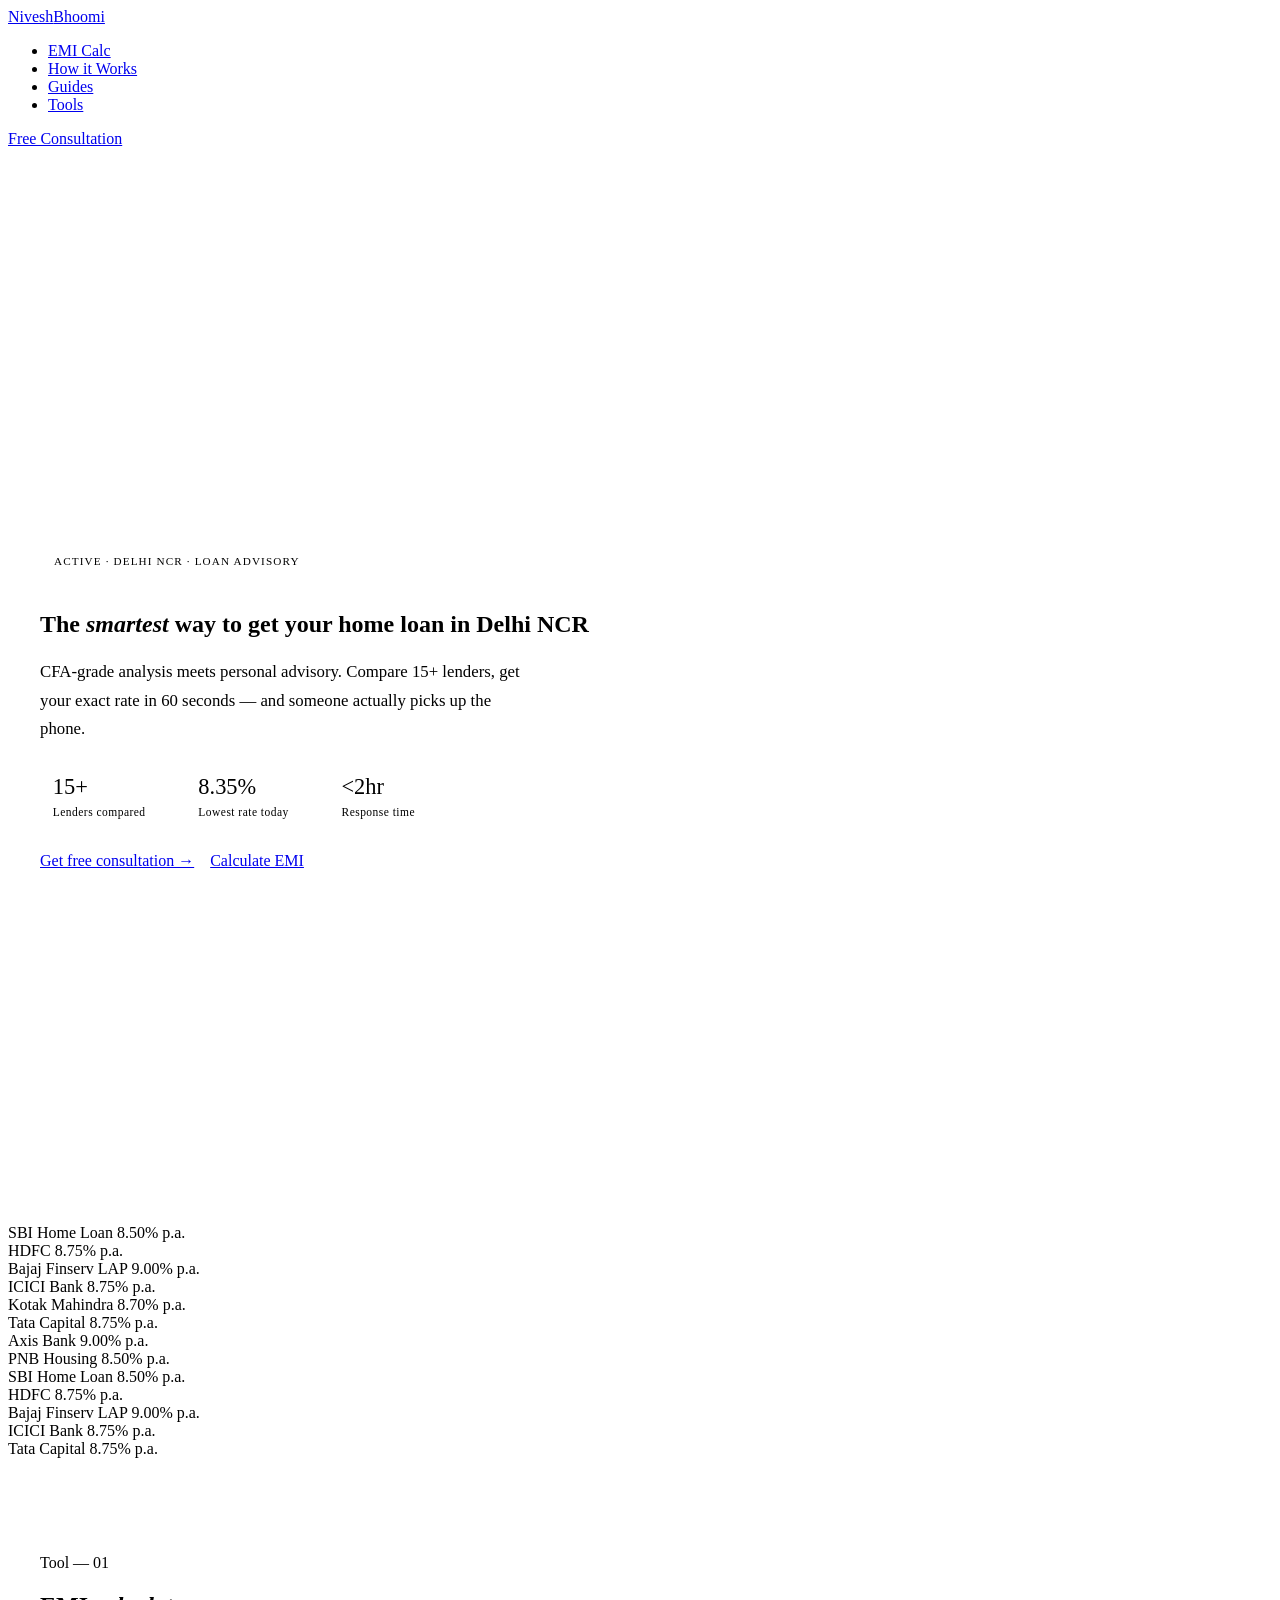
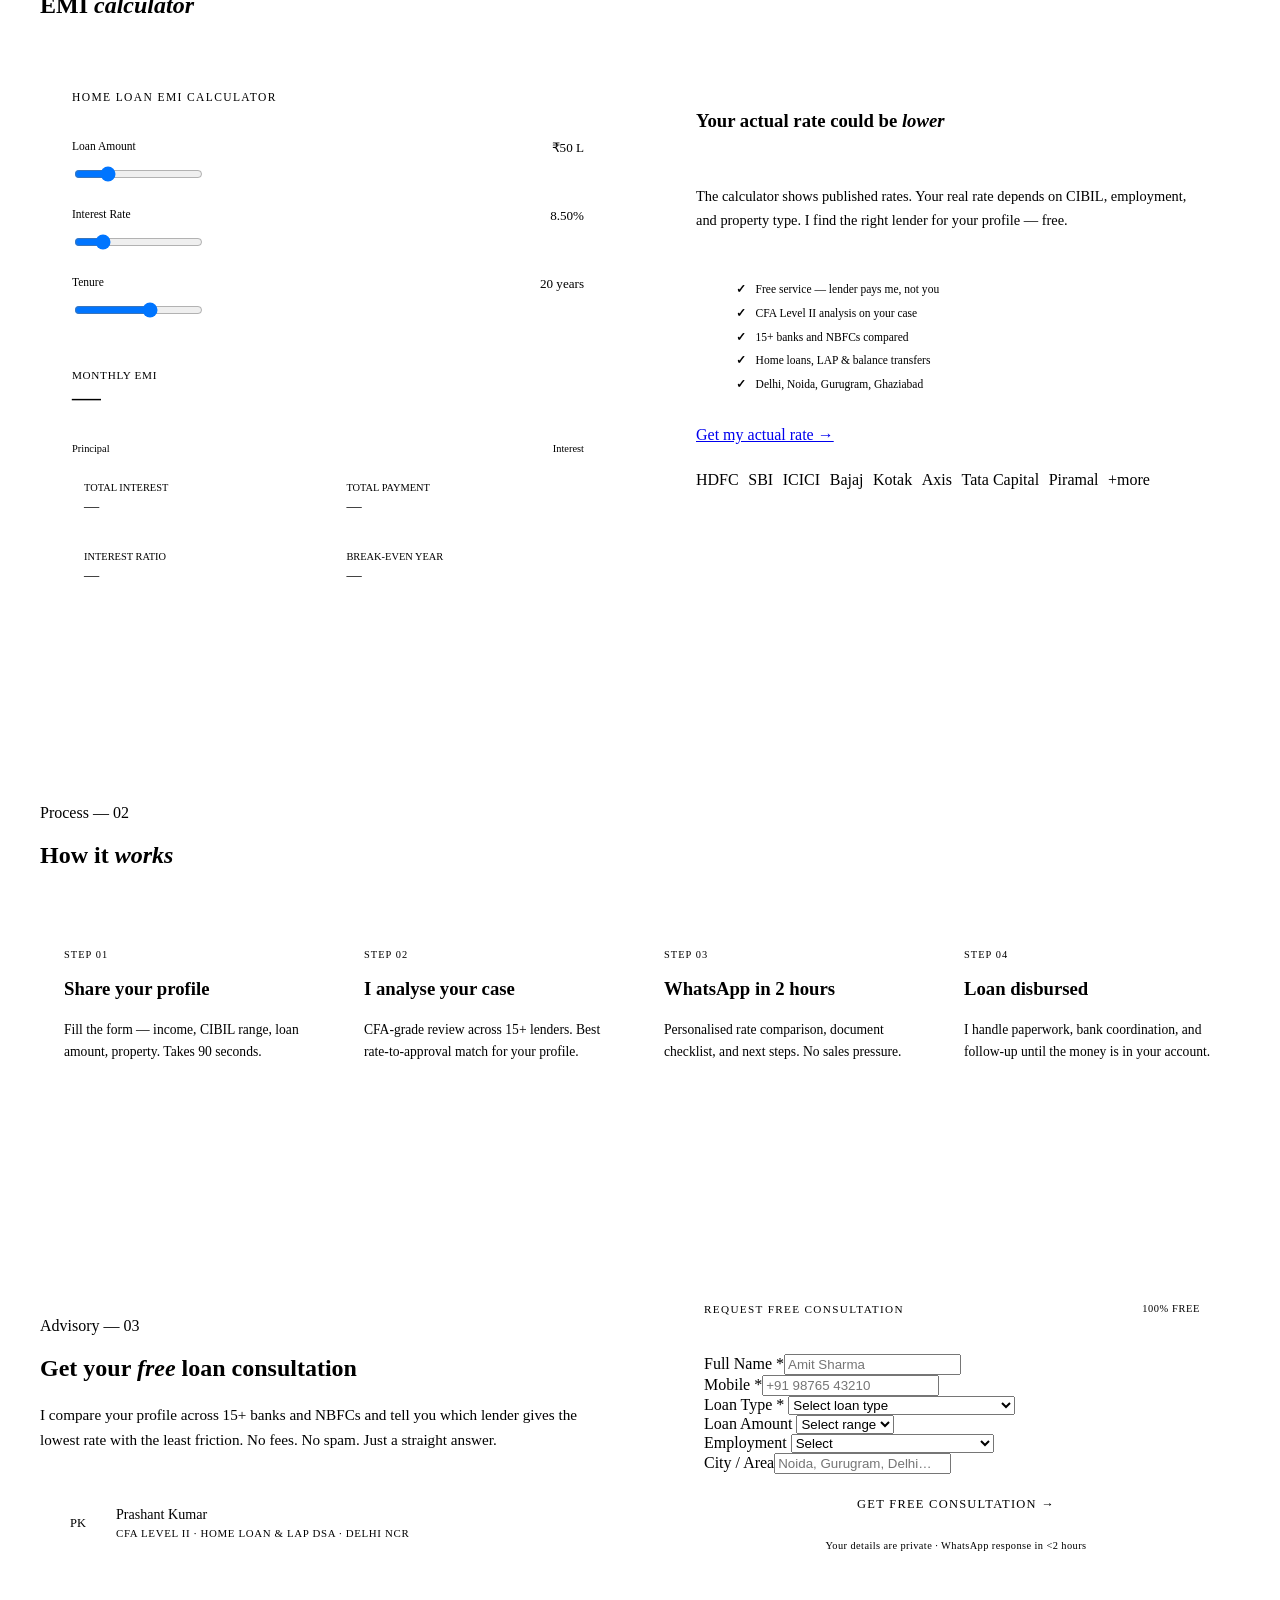
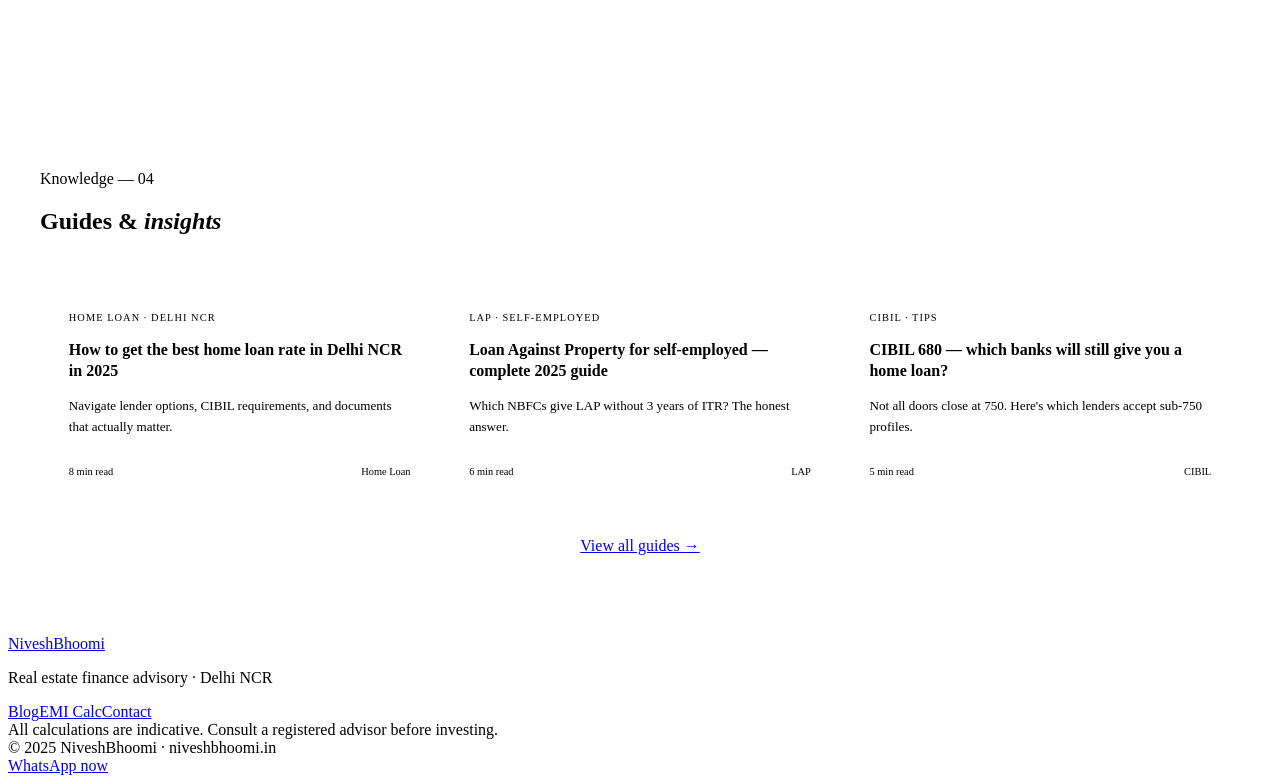
==== commit b2d5ad24: "Add files via upload" ====
--- a/index.html
+++ b/index.html
@@ -1,1311 +1,295 @@
 <!DOCTYPE html>
 <html lang="en">
 <head>
-<meta charset="UTF-8"/>
-<meta name="viewport" content="width=device-width, initial-scale=1.0"/>
-<title>Nivesh Bhoomi — Real Estate Finance Calculators & Home Loan Advisory | Delhi NCR</title>
-<meta name="description" content="Free professional real estate finance calculators for India. IRR, XIRR, Construction Finance, EMI, ROE, LTV. Plus expert home loan & LAP advisory in Delhi NCR. niveshbhoomi.in"/>
-<link href="https://fonts.googleapis.com/css2?family=Playfair+Display:wght@400;600;700;900&family=Plus+Jakarta+Sans:wght@300;400;500;600;700&display=swap" rel="stylesheet"/>
+<meta charset="UTF-8">
+<meta name="viewport" content="width=device-width, initial-scale=1.0">
+<title>NiveshBhoomi — Home Loan & Real Estate Advisory Delhi NCR</title>
+<meta name="description" content="Free home loan and LAP advisory in Delhi NCR. Compare rates from 15+ banks instantly. CFA-grade analysis, personal response in under 2 hours.">
+<meta name="keywords" content="home loan Delhi NCR, loan against property Noida, LAP Delhi, home loan advisor, EMI calculator India">
+<meta property="og:title" content="NiveshBhoomi — Home Loan Advisory Delhi NCR">
+<meta property="og:description" content="Compare 15+ lenders. Get your exact rate in 60 seconds. Free advisory.">
+<meta property="og:url" content="https://niveshbhoomi.in">
+<link rel="canonical" href="https://niveshbhoomi.in/">
+<link rel="preconnect" href="https://fonts.googleapis.com">
+<link rel="preconnect" href="https://fonts.gstatic.com" crossorigin>
+<link href="https://fonts.googleapis.com/css2?family=DM+Serif+Display:ital@0;1&family=IBM+Plex+Mono:wght@400;500&family=DM+Sans:wght@300;400;500&display=swap" rel="stylesheet">
+<link rel="stylesheet" href="assets/css/main.css">
 <style>
-:root {
-  --bg:#faf8f4;--bg2:#f4f0e8;--surface:#ffffff;--s2:#f9f7f2;--s3:#f0ebe0;
-  --border:#e8e0d0;--border2:#d8cfc0;
-  --gold:#b8720a;--gold2:#d4891a;--gold3:rgba(184,114,10,0.08);--gold4:rgba(184,114,10,0.15);
-  --text:#1a1610;--t2:#5a5040;--t3:#9a8f7a;
-  --green:#2d7a3a;--green-bg:rgba(45,122,58,0.08);
-  --red:#b03030;--red-bg:rgba(176,48,48,0.08);
-  --blue:#2a5fa0;--blue-bg:rgba(42,95,160,0.08);
-  --orange:#a05a1a;
-  --shadow:0 1px 3px rgba(0,0,0,0.06),0 4px 16px rgba(0,0,0,0.04);
-  --shadow-lg:0 4px 24px rgba(0,0,0,0.08),0 1px 3px rgba(0,0,0,0.04);
-  --r:12px;
-}
-*{box-sizing:border-box;margin:0;padding:0;}
-body{background:var(--bg);color:var(--text);font-family:'Plus Jakarta Sans',sans-serif;font-size:14px;min-height:100vh;}
-
-/* ── HERO ── */
-.hero-banner{background:linear-gradient(135deg,#1a1208 0%,#2d1f08 40%,#1a1208 100%);color:#f0e8d0;padding:0;position:relative;overflow:hidden;}
-.hero-banner::before{content:'';position:absolute;inset:0;background:radial-gradient(ellipse at 70% 50%,rgba(212,137,26,0.12) 0%,transparent 65%);pointer-events:none;}
-.hero-inner{max-width:1100px;margin:0 auto;padding:36px 24px 32px;display:flex;align-items:center;justify-content:space-between;gap:24px;flex-wrap:wrap;}
-.hero-logo{font-family:'Playfair Display',serif;font-size:32px;font-weight:900;color:#f0e8d0;letter-spacing:1px;line-height:1;margin-bottom:4px;}
-.hero-logo em{color:var(--gold2);font-style:normal;}
-.hero-url{font-size:11px;color:rgba(240,232,208,0.45);letter-spacing:2px;margin-bottom:10px;}
-.hero-tagline{font-size:13px;color:rgba(240,232,208,0.65);line-height:1.6;max-width:500px;}
-.hero-badges{display:flex;gap:8px;flex-wrap:wrap;margin-top:14px;}
-.badge{font-size:10px;font-weight:700;letter-spacing:0.8px;padding:4px 12px;border-radius:20px;background:rgba(212,137,26,0.15);color:var(--gold2);border:1px solid rgba(212,137,26,0.25);}
-.badge-green{background:rgba(45,122,58,0.15);color:#5acc6a;border-color:rgba(45,122,58,0.25);}
-.hero-cta-group{display:flex;flex-direction:column;align-items:flex-end;gap:10px;}
-.hero-cta{display:inline-block;padding:12px 24px;background:var(--gold2);color:#080600;border-radius:8px;font-size:12px;font-weight:700;letter-spacing:0.5px;text-decoration:none;white-space:nowrap;transition:opacity .15s;cursor:pointer;border:none;}
-.hero-cta:hover{opacity:0.88;}
-.hero-cta-ghost{background:transparent;color:rgba(240,232,208,0.7);border:1px solid rgba(240,232,208,0.2);font-size:11px;padding:8px 18px;}
-
-/* ── HEADER ── */
-.hdr{background:var(--surface);border-bottom:1px solid var(--border);position:sticky;top:0;z-index:100;box-shadow:0 2px 8px rgba(0,0,0,0.06);}
-.hdr-in{max-width:1100px;margin:0 auto;padding:0 20px;}
-.tabs{display:flex;gap:2px;overflow-x:auto;padding:2px 0;}
-.tab{padding:12px 16px;background:transparent;color:var(--t3);border:none;border-bottom:2px solid transparent;cursor:pointer;font-size:11px;font-weight:600;letter-spacing:.6px;text-transform:uppercase;white-space:nowrap;font-family:'Plus Jakarta Sans',sans-serif;transition:all .15s;}
-.tab:hover{color:var(--t2);}
-.tab.active{color:var(--gold);border-bottom-color:var(--gold);}
-.tab-loan{color:var(--green)!important;}
-.tab-loan.active{color:var(--green)!important;border-bottom-color:var(--green)!important;}
-.tab-rate{color:var(--blue)!important;}
-.tab-rate.active{color:var(--blue)!important;border-bottom-color:var(--blue)!important;}
-.tab-divider{display:flex;align-items:center;padding:0 8px;color:var(--border2);font-size:16px;pointer-events:none;}
-.tab-group-label{font-size:9px;font-weight:700;letter-spacing:1.5px;color:var(--t3);padding:0 6px;display:flex;align-items:center;text-transform:uppercase;pointer-events:none;white-space:nowrap;}
-
-/* ── LAYOUT ── */
-.main{max-width:1100px;margin:0 auto;padding:28px 16px;}
-.sec{display:none;}.sec.active{display:block;}
-.card{background:var(--surface);border-radius:var(--r);padding:22px;border:1px solid var(--border);box-shadow:var(--shadow);}
-.card+.card{margin-top:16px;}
-.ctitle{font-family:'Playfair Display',serif;font-size:16px;font-weight:700;color:var(--text);margin-bottom:6px;}
-.cdesc{font-size:11px;color:var(--t3);margin-bottom:20px;line-height:1.6;}
-.two{display:grid;grid-template-columns:340px 1fr;gap:20px;}
-.three{display:grid;grid-template-columns:1fr 1fr 1fr;gap:14px;}
-.four{display:grid;grid-template-columns:1fr 1fr 1fr 1fr;gap:14px;}
-.two-eq{display:grid;grid-template-columns:1fr 1fr;gap:16px;}
-
-/* ── INPUTS ── */
-.lbl{display:block;font-size:9px;color:var(--t3);margin-bottom:5px;text-transform:uppercase;letter-spacing:1.5px;font-weight:700;}
-.inp{width:100%;padding:10px 14px;background:var(--s2);border:1.5px solid var(--border);border-radius:8px;color:var(--text);font-size:13px;font-family:'Plus Jakarta Sans',sans-serif;outline:none;margin-bottom:14px;transition:border .15s,background .15s;}
-.inp:focus{border-color:var(--gold);background:#fff;}
-select.inp{cursor:pointer;}
-
-/* ── RESULTS ── */
-.metric{background:var(--s2);border-radius:10px;padding:16px;border:1px solid var(--border);border-top:3px solid var(--border2);}
-.m-green{border-top-color:var(--green);background:var(--green-bg);}
-.m-red{border-top-color:var(--red);background:var(--red-bg);}
-.m-blue{border-top-color:var(--blue);background:var(--blue-bg);}
-.m-gold{border-top-color:var(--gold);background:var(--gold3);}
-.m-orange{border-top-color:var(--orange);}
-.m-val{font-size:24px;font-weight:700;margin-bottom:2px;font-family:'Playfair Display',serif;}
-.m-lbl{font-size:9px;color:var(--t3);text-transform:uppercase;letter-spacing:1.5px;font-weight:700;}
-.m-note{font-size:11px;color:var(--t3);margin-top:4px;}
-.m-sig{font-size:10px;margin-top:5px;font-weight:700;}
-
-/* ── TABLE ── */
-table{width:100%;border-collapse:collapse;}
-th{padding:9px 12px;font-size:9px;color:var(--t3);text-transform:uppercase;letter-spacing:1.5px;text-align:left;border-bottom:2px solid var(--border);font-weight:700;}
-td{padding:10px 12px;font-size:12px;border-bottom:1px solid var(--border);}
-tr:last-child td{border-bottom:none;}
-tr:hover td{background:var(--s2);}
-
-/* ── MISC ── */
-.divider{border-top:1px solid var(--border);margin:16px 0;}
-.row-kv{display:flex;justify-content:space-between;align-items:center;padding:9px 0;border-bottom:1px solid var(--border);}
-.row-kv:last-child{border-bottom:none;}
-.kv-k{font-size:12px;color:var(--t2);}
-.kv-v{font-size:13px;font-weight:600;}
-.alert{padding:12px 14px;border-radius:8px;font-size:12px;line-height:1.6;margin-top:12px;}
-.a-warn{background:rgba(160,90,26,.08);border:1px solid rgba(160,90,26,.2);color:var(--orange);}
-.a-good{background:rgba(45,122,58,.08);border:1px solid rgba(45,122,58,.2);color:var(--green);}
-.a-info{background:var(--gold3);border:1px solid rgba(184,114,10,.2);color:var(--gold);}
-.a-danger{background:rgba(176,48,48,.08);border:1px solid rgba(176,48,48,.2);color:var(--red);}
-.pb-bg{height:6px;background:var(--border);border-radius:3px;overflow:hidden;margin-top:4px;}
-.pb-fill{height:100%;border-radius:3px;transition:width .4s;}
-.section-intro{background:linear-gradient(135deg,var(--gold3),var(--bg2));border:1px solid rgba(184,114,10,.15);border-left:4px solid var(--gold2);border-radius:0 10px 10px 0;padding:14px 18px;margin-bottom:20px;font-size:12px;color:var(--t2);line-height:1.7;}
-.section-intro strong{color:var(--gold);}
-.btn{padding:10px 22px;background:var(--gold);color:#fff;border:none;border-radius:8px;cursor:pointer;font-size:12px;font-weight:700;font-family:'Plus Jakarta Sans',sans-serif;letter-spacing:.5px;transition:opacity .15s;}
-.btn:hover{opacity:.85;}
-.btn-ghost{background:transparent;color:var(--t2);border:1.5px solid var(--border2);}
-.xirr-row input{padding:7px 10px;font-size:12px;margin-bottom:0;}
-
-/* ── SIMPLE TOOLS ── */
-.simple-hero{background:linear-gradient(135deg,#1a1208 0%,#2d1f08 50%,#1a1208 100%);border-radius:var(--r);padding:32px 36px;margin-bottom:24px;position:relative;overflow:hidden;display:flex;align-items:center;justify-content:space-between;gap:20px;flex-wrap:wrap;}
-.simple-hero::before{content:'';position:absolute;right:-80px;top:-80px;width:280px;height:280px;background:radial-gradient(circle,rgba(212,137,26,0.15) 0%,transparent 70%);pointer-events:none;}
-.simple-hero-text h2{font-family:'Playfair Display',serif;font-size:26px;font-weight:900;color:#f0e8d0;margin-bottom:6px;}
-.simple-hero-text h2 span{color:var(--gold2);}
-.simple-hero-text p{font-size:13px;color:rgba(240,232,208,0.6);line-height:1.6;max-width:420px;}
-.simple-hero-cta{padding:12px 28px;background:var(--gold2);color:#080600;border:none;border-radius:8px;font-size:12px;font-weight:700;letter-spacing:0.5px;font-family:'Plus Jakarta Sans',sans-serif;cursor:pointer;transition:opacity .15s;white-space:nowrap;flex-shrink:0;}
-.simple-hero-cta:hover{opacity:0.88;}
-.simple-tools-grid{display:grid;grid-template-columns:1fr 1fr 1fr;gap:20px;margin-bottom:24px;}
-.simple-tool-card{background:var(--surface);border:1px solid var(--border);border-radius:var(--r);box-shadow:var(--shadow);overflow:hidden;transition:box-shadow .2s,transform .15s;}
-.simple-tool-card:hover{box-shadow:var(--shadow-lg);transform:translateY(-2px);}
-.stc-header{padding:18px 20px 14px;border-bottom:1px solid var(--border);background:var(--s2);}
-.stc-header-row{display:flex;align-items:center;gap:10px;margin-bottom:4px;}
-.stc-icon{width:36px;height:36px;border-radius:10px;background:var(--gold4);display:flex;align-items:center;justify-content:center;font-size:18px;flex-shrink:0;}
-.stc-title{font-family:'Playfair Display',serif;font-size:14px;font-weight:700;color:var(--text);}
-.stc-subtitle{font-size:11px;color:var(--t3);line-height:1.5;}
-.stc-body{padding:18px 20px;}
-.stc-input-wrap{margin-bottom:12px;}
-.stc-label{display:block;font-size:9px;font-weight:700;color:var(--t3);text-transform:uppercase;letter-spacing:1.5px;margin-bottom:5px;}
-.stc-input{width:100%;padding:10px 14px;background:var(--s2);border:1.5px solid var(--border);border-radius:8px;color:var(--text);font-size:13px;font-family:'Plus Jakarta Sans',sans-serif;outline:none;transition:border .15s,background .15s;}
-.stc-input:focus{border-color:var(--gold);background:#fff;}
-select.stc-input{cursor:pointer;}
-.stc-result{background:linear-gradient(135deg,var(--gold3),rgba(184,114,10,0.04));border:1.5px solid rgba(184,114,10,0.2);border-radius:10px;padding:14px 16px;margin-top:14px;}
-.stc-result-val{font-family:'Playfair Display',serif;font-size:28px;font-weight:700;color:var(--gold);line-height:1;margin-bottom:2px;}
-.stc-result-lbl{font-size:10px;font-weight:700;color:var(--t3);text-transform:uppercase;letter-spacing:1.5px;}
-.stc-result-sub{font-size:11px;color:var(--t2);margin-top:8px;line-height:1.6;padding-top:8px;border-top:1px solid rgba(184,114,10,0.15);}
-.stc-cta{display:block;width:100%;margin-top:12px;padding:10px;background:var(--gold);color:#fff;border:none;border-radius:8px;font-size:11px;font-weight:700;letter-spacing:0.5px;font-family:'Plus Jakarta Sans',sans-serif;cursor:pointer;transition:opacity .15s;text-align:center;}
-.stc-cta:hover{opacity:0.85;}
-.lender-compare-table{width:100%;border-collapse:collapse;margin-top:14px;}
-.lender-compare-table th{font-size:9px;color:var(--t3);text-transform:uppercase;letter-spacing:1.5px;padding:8px 10px;text-align:left;border-bottom:2px solid var(--border);font-weight:700;}
-.lender-compare-table td{padding:9px 10px;font-size:12px;border-bottom:1px solid var(--border);}
-.lender-compare-table tr:last-child td{border-bottom:none;}
-.lender-compare-table tr:hover td{background:var(--s2);}
-.lender-best-badge{display:inline-block;font-size:9px;font-weight:700;padding:2px 7px;border-radius:10px;background:rgba(45,122,58,0.12);color:var(--green);border:1px solid rgba(45,122,58,0.2);margin-left:4px;}
-
-/* ══════════════════════════════════════
-   PERSONALIZED RATE ENGINE (NEW)
-══════════════════════════════════════ */
-.rate-hero{background:linear-gradient(135deg,#0a1f3a 0%,#112d52 50%,#0a1f3a 100%);border-radius:var(--r);padding:32px 36px;margin-bottom:24px;position:relative;overflow:hidden;display:flex;align-items:center;justify-content:space-between;gap:20px;flex-wrap:wrap;}
-.rate-hero::before{content:'';position:absolute;right:-60px;top:-60px;width:260px;height:260px;background:radial-gradient(circle,rgba(42,95,160,0.2) 0%,transparent 70%);pointer-events:none;}
-.rate-hero h2{font-family:'Playfair Display',serif;font-size:24px;font-weight:900;color:#e8f0fc;margin-bottom:6px;}
-.rate-hero h2 span{color:#7db8f7;}
-.rate-hero p{font-size:13px;color:rgba(232,240,252,0.6);line-height:1.6;max-width:460px;}
-.rate-hero-badge{display:flex;gap:8px;flex-wrap:wrap;margin-top:12px;}
-.rate-badge{font-size:10px;font-weight:700;padding:4px 12px;border-radius:20px;background:rgba(42,95,160,0.2);color:#7db8f7;border:1px solid rgba(42,95,160,0.3);}
-
-.cibil-meter{margin:0 0 20px;}
-.cibil-track{position:relative;height:12px;border-radius:6px;background:linear-gradient(to right,#b03030 0%,#c06020 20%,#d4891a 40%,#8aaa30 65%,#2d7a3a 85%,#1a5c2a 100%);margin:8px 0;}
-.cibil-thumb{position:absolute;top:50%;transform:translate(-50%,-50%);width:20px;height:20px;border-radius:50%;background:#fff;border:3px solid var(--blue);box-shadow:0 2px 8px rgba(0,0,0,0.2);transition:left .3s;}
-.cibil-labels{display:flex;justify-content:space-between;font-size:10px;color:var(--t3);margin-top:4px;}
-
-.rate-profile-grid{display:grid;grid-template-columns:320px 1fr;gap:24px;align-items:start;}
-.rate-inputs-card{background:var(--surface);border:1px solid var(--border);border-radius:var(--r);padding:22px;box-shadow:var(--shadow);}
-.rate-results-area{}
-
-.rate-card{background:var(--surface);border:1px solid var(--border);border-radius:var(--r);padding:20px;box-shadow:var(--shadow);margin-bottom:16px;}
-.rate-card-title{font-family:'Playfair Display',serif;font-size:15px;font-weight:700;color:var(--text);margin-bottom:14px;display:flex;align-items:center;gap:8px;}
-
-.rate-offer{border:1.5px solid var(--border);border-radius:10px;padding:14px 16px;margin-bottom:10px;display:flex;align-items:center;justify-content:space-between;gap:12px;transition:border-color .15s,transform .1s;}
-.rate-offer:hover{border-color:var(--gold2);transform:translateX(2px);}
-.rate-offer.best-offer{border-color:var(--green);background:rgba(45,122,58,0.04);}
-.rate-offer-bank{font-weight:600;font-size:13px;color:var(--text);}
-.rate-offer-sub{font-size:11px;color:var(--t3);margin-top:2px;}
-.rate-offer-rate{font-family:'Playfair Display',serif;font-size:22px;font-weight:700;color:var(--blue);text-align:right;white-space:nowrap;}
-.rate-offer-emi{font-size:11px;color:var(--t2);text-align:right;margin-top:2px;}
-.rate-offer-badge{font-size:10px;font-weight:700;padding:3px 10px;border-radius:20px;white-space:nowrap;}
-.rob-best{background:rgba(45,122,58,0.12);color:var(--green);border:1px solid rgba(45,122,58,0.2);}
-.rob-pop{background:rgba(42,95,160,0.1);color:var(--blue);border:1px solid rgba(42,95,160,0.2);}
-.rob-fast{background:rgba(184,114,10,0.1);color:var(--gold);border:1px solid rgba(184,114,10,0.2);}
-
-.cibil-score-display{text-align:center;padding:16px 12px;background:var(--s2);border-radius:10px;margin-bottom:16px;}
-.cibil-score-num{font-family:'Playfair Display',serif;font-size:40px;font-weight:900;line-height:1;}
-.cibil-score-label{font-size:11px;font-weight:700;letter-spacing:1px;text-transform:uppercase;margin-top:4px;}
-.cibil-score-desc{font-size:11px;color:var(--t3);margin-top:6px;line-height:1.5;}
-
-.eligibility-bar{margin-bottom:8px;}
-.elig-label-row{display:flex;justify-content:space-between;font-size:11px;color:var(--t2);margin-bottom:4px;}
-.elig-bar-bg{height:8px;background:var(--border);border-radius:4px;overflow:hidden;}
-.elig-bar-fill{height:100%;border-radius:4px;transition:width .5s;}
-
-.rate-comparison-table{width:100%;border-collapse:collapse;}
-.rate-comparison-table th{font-size:9px;color:var(--t3);text-transform:uppercase;letter-spacing:1.2px;padding:8px 12px;text-align:left;border-bottom:2px solid var(--border);font-weight:700;}
-.rate-comparison-table td{padding:10px 12px;font-size:12px;border-bottom:1px solid var(--border);}
-.rate-comparison-table tr:last-child td{border-bottom:none;}
-.rate-comparison-table tr:hover td{background:var(--s2);}
-.rate-comparison-table tr.highlight-row td{background:rgba(45,122,58,0.06);}
-
-.tip-box{background:var(--gold3);border:1px solid rgba(184,114,10,0.2);border-left:4px solid var(--gold2);border-radius:0 8px 8px 0;padding:12px 16px;margin-top:12px;font-size:12px;color:var(--t2);line-height:1.7;}
-.tip-box strong{color:var(--gold);}
-
-.rate-range-display{display:inline-flex;align-items:center;gap:6px;}
-.rate-lo{color:var(--green);font-weight:700;}
-.rate-hi{color:var(--orange);font-weight:700;}
-
-/* ── LOAN SECTION ── */
-.loan-hero{background:linear-gradient(135deg,#f0ebe0 0%,#e8e0cc 100%);border:1px solid var(--border2);border-radius:var(--r);padding:36px;margin-bottom:24px;position:relative;overflow:hidden;}
-.loan-hero::before{content:'';position:absolute;right:-60px;top:-60px;width:240px;height:240px;background:radial-gradient(circle,rgba(184,114,10,0.1) 0%,transparent 70%);pointer-events:none;}
-.loan-hero-title{font-family:'Playfair Display',serif;font-size:28px;font-weight:900;color:var(--text);margin-bottom:6px;line-height:1.2;}
-.loan-hero-title span{color:var(--gold);}
-.loan-hero-sub{font-size:13px;color:var(--t2);line-height:1.7;max-width:540px;margin-bottom:20px;}
-.trust-row{display:flex;gap:20px;flex-wrap:wrap;}
-.trust-item{display:flex;align-items:center;gap:8px;font-size:12px;color:var(--t2);font-weight:500;}
-.trust-icon{width:32px;height:32px;border-radius:50%;background:var(--gold4);display:flex;align-items:center;justify-content:center;font-size:14px;flex-shrink:0;}
-.services-grid{display:grid;grid-template-columns:1fr 1fr 1fr;gap:16px;margin-bottom:24px;}
-.service-card{background:var(--surface);border:1px solid var(--border);border-radius:var(--r);padding:20px;box-shadow:var(--shadow);transition:box-shadow .2s,transform .2s;}
-.service-card:hover{box-shadow:var(--shadow-lg);transform:translateY(-2px);}
-.service-icon{font-size:28px;margin-bottom:10px;}
-.service-title{font-family:'Playfair Display',serif;font-size:14px;font-weight:700;color:var(--text);margin-bottom:6px;}
-.service-desc{font-size:12px;color:var(--t3);line-height:1.6;}
-.service-rate{font-size:11px;font-weight:700;color:var(--green);margin-top:8px;}
-.lenders-strip{background:var(--s2);border:1px solid var(--border);border-radius:var(--r);padding:16px 20px;margin-bottom:24px;}
-.lenders-title{font-size:10px;font-weight:700;color:var(--t3);text-transform:uppercase;letter-spacing:1.5px;margin-bottom:12px;}
-.lenders-row{display:flex;gap:10px;flex-wrap:wrap;}
-.lender-pill{padding:6px 14px;background:var(--surface);border:1px solid var(--border2);border-radius:20px;font-size:11px;font-weight:600;color:var(--t2);}
-.profile-card{background:linear-gradient(135deg,#1a1208,#2d1f08);border-radius:var(--r);padding:32px;color:#f0e8d0;display:flex;gap:28px;align-items:flex-start;flex-wrap:wrap;}
-.profile-avatar{width:72px;height:72px;border-radius:50%;background:rgba(212,137,26,0.2);border:2px solid rgba(212,137,26,0.3);display:flex;align-items:center;justify-content:center;font-size:28px;flex-shrink:0;}
-.profile-name{font-family:'Playfair Display',serif;font-size:22px;font-weight:700;color:#f0e8d0;margin-bottom:3px;}
-.profile-cred{font-size:11px;color:var(--gold2);font-weight:700;letter-spacing:1px;text-transform:uppercase;margin-bottom:10px;}
-.profile-bio{font-size:12px;color:rgba(240,232,208,0.65);line-height:1.8;max-width:560px;margin-bottom:14px;}
-.profile-links{display:flex;gap:10px;flex-wrap:wrap;}
-.profile-link{padding:8px 18px;border-radius:8px;font-size:11px;font-weight:700;letter-spacing:.5px;text-decoration:none;cursor:pointer;border:none;font-family:'Plus Jakarta Sans',sans-serif;transition:opacity .15s;display:inline-block;}
-.profile-link:hover{opacity:0.85;}
-.pl-gold{background:var(--gold2);color:#080600;}
-.pl-ghost{background:transparent;color:rgba(240,232,208,0.6);border:1px solid rgba(240,232,208,0.2);}
-.form-grid{display:grid;grid-template-columns:1fr 1fr;gap:16px;}
-.form-full{grid-column:1/-1;}
-.form-label{display:block;font-size:10px;font-weight:700;color:var(--t2);text-transform:uppercase;letter-spacing:1.2px;margin-bottom:6px;}
-.form-input{width:100%;padding:12px 16px;background:#fff;border:1.5px solid var(--border);border-radius:8px;color:var(--text);font-size:13px;font-family:'Plus Jakarta Sans',sans-serif;outline:none;transition:border .15s,box-shadow .15s;}
-.form-input:focus{border-color:var(--gold);box-shadow:0 0 0 3px rgba(184,114,10,0.1);}
-select.form-input{cursor:pointer;}
-.submit-btn{width:100%;padding:14px;background:linear-gradient(135deg,var(--gold2),var(--gold));color:#fff;border:none;border-radius:8px;font-size:14px;font-weight:700;letter-spacing:0.5px;font-family:'Plus Jakarta Sans',sans-serif;cursor:pointer;transition:opacity .2s,transform .1s;margin-top:4px;}
-.submit-btn:hover{opacity:0.9;transform:translateY(-1px);}
-.submit-btn:active{transform:translateY(0);}
-.form-note{font-size:11px;color:var(--t3);text-align:center;margin-top:8px;line-height:1.5;}
-.success-msg{display:none;background:var(--green-bg);border:1.5px solid rgba(45,122,58,0.25);border-radius:10px;padding:24px;text-align:center;}
-.success-msg h3{color:var(--green);font-size:18px;margin-bottom:8px;font-family:'Playfair Display',serif;}
-.success-msg p{color:var(--t2);font-size:13px;line-height:1.6;}
-
-/* ── WA FLOAT ── */
-.wa-float{position:fixed;bottom:24px;right:24px;z-index:200;width:56px;height:56px;border-radius:50%;background:#25D366;display:flex;align-items:center;justify-content:center;box-shadow:0 4px 20px rgba(37,211,102,0.4);text-decoration:none;font-size:26px;transition:transform .2s;}
-.wa-float:hover{transform:scale(1.1);}
-.wa-float::after{content:'Get Loan Help';position:absolute;right:64px;background:#1a1208;color:#f0e8d0;font-size:11px;font-weight:700;letter-spacing:.5px;padding:6px 12px;border-radius:6px;white-space:nowrap;opacity:0;transition:opacity .2s;font-family:'Plus Jakarta Sans',sans-serif;}
-.wa-float:hover::after{opacity:1;}
-
-@media(max-width:768px){
-  .two,.two-eq,.three,.four,.form-grid,.services-grid,.simple-tools-grid,.rate-profile-grid{grid-template-columns:1fr;}
-  .form-full{grid-column:1;}
-  .hero-inner,.simple-hero,.rate-hero{flex-direction:column;}
-  .hero-cta-group{align-items:flex-start;}
-  .profile-card{flex-direction:column;}
-  .loan-hero{padding:24px 18px;}
-  .loan-hero-title{font-size:22px;}
-}
-::-webkit-scrollbar{width:4px;height:4px;}
-::-webkit-scrollbar-thumb{background:var(--border2);border-radius:2px;}
+.hero{position:relative;z-index:1;min-height:100vh;display:flex;align-items:center;padding:7rem 2rem 4rem;max-width:var(--max);margin:0 auto}
+.hero-tag{display:inline-flex;align-items:center;gap:.5rem;font-family:var(--mono);font-size:.7rem;color:var(--teal);letter-spacing:.1em;text-transform:uppercase;margin-bottom:1.5rem}
+.hero-tag::before{content:'';display:block;width:6px;height:6px;border-radius:50%;background:var(--teal);animation:pulse 2s ease-in-out infinite}
+@keyframes pulse{0%,100%{opacity:1;transform:scale(1)}50%{opacity:.4;transform:scale(.8)}}
+.hero-sub{font-size:1.05rem;color:var(--muted);line-height:1.7;max-width:480px;margin:.8rem 0 2rem}
+.hero-stats{display:flex;gap:2.5rem;margin-bottom:2rem;flex-wrap:wrap}
+.stat{border-left:2px solid var(--accent-dim);padding-left:.8rem}
+.stat-num{font-family:var(--mono);font-size:1.4rem;color:var(--accent2);display:block;line-height:1;margin-bottom:.2rem}
+.stat-label{font-size:.72rem;color:var(--muted);letter-spacing:.04em}
+.hero-actions{display:flex;gap:1rem;flex-wrap:wrap}
+.calc-section{background:var(--bg2);border-top:1px solid var(--border);border-bottom:1px solid var(--border)}
+.calc-inner{max-width:var(--max);margin:0 auto;padding:5rem 2rem}
+.calc-grid{display:grid;grid-template-columns:1fr 1fr;gap:3rem;align-items:start;margin-top:2.5rem}
+.calc-card{background:var(--bg3);border:1px solid var(--border);padding:2rem}
+.calc-title{font-family:var(--mono);font-size:.72rem;color:var(--accent);letter-spacing:.12em;text-transform:uppercase;margin-bottom:1.5rem;padding-bottom:.8rem;border-bottom:1px solid var(--border)}
+.input-row{margin-bottom:1.4rem}
+.input-label{display:flex;justify-content:space-between;font-family:var(--mono);font-size:.72rem;color:var(--muted);margin-bottom:.5rem}
+.input-label span{color:var(--accent2);font-size:.82rem}
+.calc-result{padding-top:1.5rem;border-top:1px solid var(--border);margin-top:.5rem}
+.result-label{font-family:var(--mono);font-size:.7rem;color:var(--muted);letter-spacing:.06em;text-transform:uppercase}
+.result-val{font-family:var(--mono);font-size:1.8rem;color:var(--accent2);letter-spacing:-.02em}
+.result-grid{display:grid;grid-template-columns:1fr 1fr;gap:.8rem;margin-top:1rem}
+.result-item{background:var(--bg);border:1px solid var(--border);padding:.75rem}
+.r-label{font-family:var(--mono);font-size:.65rem;color:var(--muted);text-transform:uppercase;display:block;margin-bottom:.2rem}
+.r-val{font-family:var(--mono);font-size:.95rem;color:var(--text)}
+.emi-bar-wrap{margin:1.2rem 0 .4rem;height:4px;background:var(--border2);border-radius:2px;overflow:hidden}
+.emi-bar-inner{height:100%;background:var(--accent);border-radius:2px;transition:width .4s ease}
+.emi-bar-label{display:flex;justify-content:space-between;font-family:var(--mono);font-size:.65rem;color:var(--muted)}
+.cta-calc{background:var(--bg3);border:1px solid var(--border);padding:2rem;display:flex;flex-direction:column;gap:1.2rem}
+.trust-list{list-style:none;display:flex;flex-direction:column;gap:.6rem}
+.trust-list li{display:flex;align-items:center;gap:.6rem;font-family:var(--mono);font-size:.72rem;color:var(--muted)}
+.trust-list li::before{content:'✓';color:var(--teal);font-weight:bold}
+.lenders-row{display:flex;flex-wrap:wrap;gap:.6rem;margin-top:.5rem}
+.steps-grid{display:grid;grid-template-columns:repeat(4,1fr);gap:0;margin-top:3rem;border:1px solid var(--border)}
+.step{padding:2rem 1.5rem;border-right:1px solid var(--border)}
+.step:last-child{border-right:none}
+.step-num{font-family:var(--mono);font-size:.65rem;color:var(--accent);letter-spacing:.1em;text-transform:uppercase;margin-bottom:1rem;display:block}
+.step p{font-size:.85rem;color:var(--muted);line-height:1.6;margin-top:.4rem}
+.form-wrap{display:grid;grid-template-columns:1fr 1fr;gap:4rem;align-items:center}
+.author-bar{display:flex;align-items:center;gap:1rem;padding:1rem;background:var(--bg3);border:1px solid var(--border);margin-top:2rem}
+.author-avatar{width:44px;height:44px;border-radius:50%;background:var(--accent-dim);border:1px solid var(--accent);display:flex;align-items:center;justify-content:center;font-family:var(--mono);font-size:.78rem;color:var(--accent2);flex-shrink:0}
+.author-name{font-size:.88rem;color:var(--text);font-weight:500;display:block}
+.author-cred{font-family:var(--mono);font-size:.68rem;color:var(--accent);letter-spacing:.06em;text-transform:uppercase}
+.contact-form{background:var(--bg3);border:1px solid var(--border);padding:2rem}
+.form-header{font-family:var(--mono);font-size:.7rem;color:var(--accent);letter-spacing:.12em;text-transform:uppercase;margin-bottom:1.5rem;padding-bottom:.8rem;border-bottom:1px solid var(--border);display:flex;justify-content:space-between;align-items:center}
+.form-badge{background:var(--teal-dim);color:var(--teal);font-size:.65rem;padding:.2rem .5rem;letter-spacing:.06em}
+.submit-btn{width:100%;background:var(--accent);color:var(--bg);border:none;font-family:var(--mono);font-size:.78rem;font-weight:500;letter-spacing:.1em;text-transform:uppercase;padding:1rem;cursor:pointer;transition:background .2s,transform .15s;margin-top:.4rem;display:flex;align-items:center;justify-content:center;gap:.5rem}
+.submit-btn:hover{background:var(--accent2);transform:translateY(-1px)}
+.form-note{font-family:var(--mono);font-size:.65rem;color:var(--muted);text-align:center;margin-top:.8rem;letter-spacing:.04em}
+.blog-grid{display:grid;grid-template-columns:repeat(3,1fr);gap:1px;background:var(--border);margin-top:3rem;border:1px solid var(--border)}
+.blog-card{background:var(--bg2);padding:1.8rem;text-decoration:none;color:inherit;display:block;transition:background .2s}
+.blog-card:hover{background:var(--bg3)}
+.blog-tag{font-family:var(--mono);font-size:.65rem;color:var(--accent);letter-spacing:.1em;text-transform:uppercase;margin-bottom:.8rem;display:block}
+.blog-card h3{font-size:1rem;line-height:1.35;margin-bottom:.6rem}
+.blog-card p{font-size:.82rem;color:var(--muted);line-height:1.6;margin-bottom:1rem}
+.blog-meta{font-family:var(--mono);font-size:.65rem;color:var(--muted);display:flex;justify-content:space-between;border-top:1px solid var(--border);padding-top:.8rem}
+.blog-meta span{color:var(--accent)}
+.form-success{display:none;text-align:center;padding:3rem 1rem}
+.form-success.show{display:block}
+.success-icon{width:48px;height:48px;border:1px solid var(--teal);border-radius:50%;display:flex;align-items:center;justify-content:center;margin:0 auto 1rem;color:var(--teal);font-size:1.3rem}
+@media(max-width:900px){.calc-grid,.form-wrap{grid-template-columns:1fr;gap:2rem}.steps-grid{grid-template-columns:1fr 1fr}.step{border-bottom:1px solid var(--border)}.blog-grid{grid-template-columns:1fr}}
+@media(max-width:600px){.steps-grid{grid-template-columns:1fr}.result-grid{grid-template-columns:1fr}.hero-stats{gap:1.5rem}}
 </style>
 </head>
 <body>
 
-<a class="wa-float" href="https://wa.me/918130521740?text=Hi%20Prashant%2C%20I%20need%20help%20with%20a%20home%20loan%2FLAP%20in%20Delhi%20NCR" target="_blank" title="WhatsApp for Loan Help">💬</a>
-
-<!-- HERO -->
-<div class="hero-banner">
-  <div class="hero-inner">
-    <div class="hero-left">
-      <div class="hero-logo">निवेश<em>भूमि</em></div>
-      <div class="hero-url">niveshbhoomi.in</div>
-      <div class="hero-tagline">Home loan eligibility, EMI & personalised rate comparison — instant answers, free advisory in Delhi NCR</div>
-      <div class="hero-badges">
-        <span class="badge">FREE · No Login</span>
-        <span class="badge badge-green">✓ 15+ Lenders Compared</span>
-        <span class="badge">🏠 Home Loan DSA · Delhi NCR</span>
-      </div>
-    </div>
-    <div class="hero-cta-group">
-      <button class="hero-cta" onclick="showTab('loan',document.querySelectorAll('.tab')[11])">Get Free Loan Consultation →</button>
-      <button class="hero-cta hero-cta-ghost" onclick="showTab('rate',document.querySelectorAll('.tab')[1])">Check My Rate — 60 sec ↓</button>
-    </div>
+<nav>
+  <a href="/" class="logo">Nivesh<span>Bhoomi</span></a>
+  <ul class="nav-links">
+    <li><a href="#calculator">EMI Calc</a></li>
+    <li><a href="#how">How it Works</a></li>
+    <li><a href="blog/">Guides</a></li>
+    <li><a href="tools/emi-calculator.html">Tools</a></li>
+  </ul>
+  <a href="#consult" class="nav-cta">Free Consultation</a>
+</nav>
+
+<section class="hero">
+  <div class="fade-up" style="max-width:620px">
+    <div class="hero-tag">Active · Delhi NCR · Loan Advisory</div>
+    <h1>The <em>smartest</em> way to get your home loan in Delhi NCR</h1>
+    <p class="hero-sub">CFA-grade analysis meets personal advisory. Compare 15+ lenders, get your exact rate in 60 seconds — and someone actually picks up the phone.</p>
+    <div class="hero-stats">
+      <div class="stat"><span class="stat-num">15+</span><span class="stat-label">Lenders compared</span></div>
+      <div class="stat"><span class="stat-num">8.35%</span><span class="stat-label">Lowest rate today</span></div>
+      <div class="stat"><span class="stat-num">&lt;2hr</span><span class="stat-label">Response time</span></div>
+    </div>
+    <div class="hero-actions">
+      <a href="#consult" class="btn-primary">Get free consultation →</a>
+      <a href="#calculator" class="btn-secondary">Calculate EMI</a>
+    </div>
+  </div>
+</section>
+
+<div class="ticker-wrap">
+  <div class="ticker">
+    <div class="tick-item">SBI Home Loan <span class="tick-val">8.50% p.a.</span></div><div class="tick-dot"></div>
+    <div class="tick-item">HDFC <span class="tick-val">8.75% p.a.</span></div><div class="tick-dot"></div>
+    <div class="tick-item">Bajaj Finserv LAP <span class="tick-val">9.00% p.a.</span></div><div class="tick-dot"></div>
+    <div class="tick-item">ICICI Bank <span class="tick-val">8.75% p.a.</span></div><div class="tick-dot"></div>
+    <div class="tick-item">Kotak Mahindra <span class="tick-val">8.70% p.a.</span></div><div class="tick-dot"></div>
+    <div class="tick-item">Tata Capital <span class="tick-val">8.75% p.a.</span></div><div class="tick-dot"></div>
+    <div class="tick-item">Axis Bank <span class="tick-val">9.00% p.a.</span></div><div class="tick-dot"></div>
+    <div class="tick-item">PNB Housing <span class="tick-val">8.50% p.a.</span></div><div class="tick-dot"></div>
+    <div class="tick-item">SBI Home Loan <span class="tick-val">8.50% p.a.</span></div><div class="tick-dot"></div>
+    <div class="tick-item">HDFC <span class="tick-val">8.75% p.a.</span></div><div class="tick-dot"></div>
+    <div class="tick-item">Bajaj Finserv LAP <span class="tick-val">9.00% p.a.</span></div><div class="tick-dot"></div>
+    <div class="tick-item">ICICI Bank <span class="tick-val">8.75% p.a.</span></div><div class="tick-dot"></div>
+    <div class="tick-item">Tata Capital <span class="tick-val">8.75% p.a.</span></div>
   </div>
 </div>
 
-<!-- STICKY TABS -->
-<div class="hdr" id="tools">
-  <div class="hdr-in">
-    <div class="tabs">
-      <button class="tab active" onclick="showTab('simple',this)">🏠 Eligibility & EMI</button>
-      <button class="tab tab-rate" onclick="showTab('rate',this)">🎯 My Personal Rate</button>
-      <button class="tab tab-loan" onclick="showTab('loan',this)">📋 Get a Loan</button>
-      <span class="tab-divider">|</span>
-      <span class="tab-group-label">Advanced</span>
-      <button class="tab" onclick="showTab('irr',this)">IRR / NPV</button>
-      <button class="tab" onclick="showTab('xirr',this)">XIRR</button>
-      <button class="tab" onclick="showTab('construction',this)">Construction</button>
-      <button class="tab" onclick="showTab('roe',this)">ROE</button>
-      <button class="tab" onclick="showTab('ltv',this)">LTV & Debt Yield</button>
-      <button class="tab" onclick="showTab('emi',this)">EMI Detail</button>
+<div class="calc-section" id="calculator">
+  <div class="calc-inner">
+    <p class="section-label">Tool — 01</p>
+    <h2>EMI <em>calculator</em></h2>
+    <div class="calc-grid">
+      <div class="calc-card fade-up">
+        <div class="calc-title">Home loan EMI calculator</div>
+        <div class="input-row">
+          <div class="input-label">Loan Amount <span id="amt-display">₹50 L</span></div>
+          <input type="range" id="loan-amt" min="500000" max="20000000" step="100000" value="5000000" oninput="calcEMI()">
+        </div>
+        <div class="input-row">
+          <div class="input-label">Interest Rate <span id="rate-display">8.50%</span></div>
+          <input type="range" id="int-rate" min="7" max="15" step="0.05" value="8.5" oninput="calcEMI()">
+        </div>
+        <div class="input-row">
+          <div class="input-label">Tenure <span id="tenure-display">20 years</span></div>
+          <input type="range" id="tenure" min="5" max="30" step="1" value="20" oninput="calcEMI()">
+        </div>
+        <div class="calc-result">
+          <div style="margin-bottom:1rem"><div class="result-label">Monthly EMI</div><div class="result-val" id="emi-result">—</div></div>
+          <div class="emi-bar-wrap"><div class="emi-bar-inner" id="emi-bar" style="width:50%"></div></div>
+          <div class="emi-bar-label"><span>Principal</span><span>Interest</span></div>
+          <div class="result-grid">
+            <div class="result-item"><span class="r-label">Total interest</span><span class="r-val" id="total-int">—</span></div>
+            <div class="result-item"><span class="r-label">Total payment</span><span class="r-val" id="total-pay">—</span></div>
+            <div class="result-item"><span class="r-label">Interest ratio</span><span class="r-val" id="int-ratio">—</span></div>
+            <div class="result-item"><span class="r-label">Break-even year</span><span class="r-val" id="break-yr">—</span></div>
+          </div>
+        </div>
+      </div>
+      <div class="cta-calc fade-up">
+        <h3>Your actual rate could be <em>lower</em></h3>
+        <p style="color:var(--muted);font-size:.9rem;line-height:1.7">The calculator shows published rates. Your real rate depends on CIBIL, employment, and property type. I find the right lender for your profile — free.</p>
+        <ul class="trust-list">
+          <li>Free service — lender pays me, not you</li>
+          <li>CFA Level II analysis on your case</li>
+          <li>15+ banks and NBFCs compared</li>
+          <li>Home loans, LAP &amp; balance transfers</li>
+          <li>Delhi, Noida, Gurugram, Ghaziabad</li>
+        </ul>
+        <a href="#consult" class="btn-primary" style="align-self:flex-start">Get my actual rate →</a>
+        <div class="lenders-row">
+          <div class="lender-chip">HDFC</div><div class="lender-chip">SBI</div><div class="lender-chip">ICICI</div>
+          <div class="lender-chip">Bajaj</div><div class="lender-chip">Kotak</div><div class="lender-chip">Axis</div>
+          <div class="lender-chip">Tata Capital</div><div class="lender-chip">Piramal</div><div class="lender-chip">+more</div>
+        </div>
+      </div>
     </div>
   </div>
 </div>
 
-<div class="main">
-
-<!-- ══════════════════════════════════════
-     TAB: SIMPLE TOOLS
-══════════════════════════════════════ -->
-<div id="tab-simple" class="sec active">
-  <div class="simple-hero">
-    <div class="simple-hero-text">
-      <h2>Find out in <span>60 seconds</span> —<br/>how much loan you can get</h2>
-      <p>Three simple questions answered instantly. No jargon, no forms, no pressure. Just numbers.</p>
-    </div>
-    <button class="simple-hero-cta" onclick="showTab('rate',document.querySelectorAll('.tab')[1])">Get My Personalised Rate →</button>
-  </div>
-  <div class="simple-tools-grid">
-    <!-- Eligibility -->
-    <div class="simple-tool-card">
-      <div class="stc-header">
-        <div class="stc-header-row"><div class="stc-icon">💰</div><div><div class="stc-title">How much loan can I get?</div></div></div>
-        <div class="stc-subtitle">Enter your salary — get an instant loan estimate</div>
-      </div>
-      <div class="stc-body">
-        <div class="stc-input-wrap"><label class="stc-label">Monthly Take-home Salary (₹)</label><input type="number" class="stc-input" id="s-income" value="60000" step="5000" oninput="calcEligibility()"/></div>
-        <div class="stc-input-wrap"><label class="stc-label">Existing EMIs per month (₹)</label><input type="number" class="stc-input" id="s-existing-emi" value="0" step="1000" oninput="calcEligibility()"/></div>
-        <div class="stc-input-wrap"><label class="stc-label">Loan Tenure</label>
-          <select class="stc-input" id="s-tenure-elig" onchange="calcEligibility()">
-            <option value="20" selected>20 years</option><option value="25">25 years</option><option value="30">30 years</option><option value="15">15 years</option>
-          </select>
-        </div>
-        <div class="stc-result" id="elig-result"><div class="stc-result-val" id="elig-val">—</div><div class="stc-result-lbl">Maximum loan you may get</div><div class="stc-result-sub" id="elig-sub"></div></div>
-        <button class="stc-cta" onclick="showTab('loan',document.querySelectorAll('.tab')[2])">Get this sanctioned — free →</button>
-      </div>
-    </div>
-    <!-- EMI -->
-    <div class="simple-tool-card">
-      <div class="stc-header">
-        <div class="stc-header-row"><div class="stc-icon">📅</div><div><div class="stc-title">What will my EMI be?</div></div></div>
-        <div class="stc-subtitle">Enter loan amount — see monthly payment instantly</div>
-      </div>
-      <div class="stc-body">
-        <div class="stc-input-wrap"><label class="stc-label">Loan Amount (₹)</label><input type="number" class="stc-input" id="s-loan-amt" value="5000000" step="100000" oninput="calcSimpleEMI()"/></div>
-        <div class="stc-input-wrap"><label class="stc-label">Interest Rate (% per year)</label>
-          <select class="stc-input" id="s-rate-sel" onchange="calcSimpleEMI()">
-            <option value="8.35">8.35% — Lowest available</option><option value="8.5">8.50% — SBI / Union Bank</option>
-            <option value="8.75" selected>8.75% — HDFC / ICICI</option><option value="9.0">9.00% — Bajaj / Axis</option><option value="9.5">9.50% — NBFCs</option>
-          </select>
-        </div>
-        <div class="stc-input-wrap"><label class="stc-label">Loan Tenure</label>
-          <select class="stc-input" id="s-tenure-emi" onchange="calcSimpleEMI()">
-            <option value="20" selected>20 years</option><option value="25">25 years</option><option value="30">30 years</option><option value="15">15 years</option><option value="10">10 years</option>
-          </select>
-        </div>
-        <div class="stc-result" id="emi-simple-result"><div class="stc-result-val" id="emi-simple-val">—</div><div class="stc-result-lbl">Monthly EMI</div><div class="stc-result-sub" id="emi-simple-sub"></div></div>
-        <button class="stc-cta" onclick="showTab('rate',document.querySelectorAll('.tab')[1])">Get the best rate for you →</button>
-      </div>
-    </div>
-    <!-- Lender Compare -->
-    <div class="simple-tool-card">
-      <div class="stc-header">
-        <div class="stc-header-row"><div class="stc-icon">🏦</div><div><div class="stc-title">Which bank is best for me?</div></div></div>
-        <div class="stc-subtitle">Compare rates across 8 major lenders instantly</div>
-      </div>
-      <div class="stc-body">
-        <div class="stc-input-wrap"><label class="stc-label">Loan Amount (₹)</label><input type="number" class="stc-input" id="s-cmp-loan" value="5000000" step="100000" oninput="calcLenderCompare()"/></div>
-        <div class="stc-input-wrap"><label class="stc-label">Your Profile</label>
-          <select class="stc-input" id="s-cmp-profile" onchange="calcLenderCompare()">
-            <option value="sal_govt">Salaried — Govt / PSU</option><option value="sal_pvt" selected>Salaried — Private</option><option value="self">Self Employed</option>
-          </select>
-        </div>
-        <div class="stc-input-wrap"><label class="stc-label">Loan Tenure</label>
-          <select class="stc-input" id="s-cmp-tenure" onchange="calcLenderCompare()">
-            <option value="20" selected>20 years</option><option value="25">25 years</option><option value="30">30 years</option><option value="15">15 years</option>
-          </select>
-        </div>
-        <div id="lender-compare-result" style="margin-top:14px;overflow-x:auto"></div>
-        <button class="stc-cta" onclick="showTab('loan',document.querySelectorAll('.tab')[2])">Apply through Us — free →</button>
-      </div>
-    </div>
-  </div>
-  <div class="card" style="padding:20px 28px;">
-    <div style="display:flex;align-items:flex-start;gap:32px;flex-wrap:wrap;">
-      <div style="flex:1;min-width:180px;"><div style="font-size:11px;font-weight:700;color:var(--gold);text-transform:uppercase;letter-spacing:1px;margin-bottom:6px;">How eligibility works</div><div style="font-size:12px;color:var(--t2);line-height:1.8;">Most banks allow EMI up to <strong>50% of your net salary</strong>. So if you earn ₹60,000/month, your max EMI is ₹30,000 — which means a loan of roughly ₹30–35 lakh at current rates.</div></div>
-      <div style="flex:1;min-width:180px;"><div style="font-size:11px;font-weight:700;color:var(--gold);text-transform:uppercase;letter-spacing:1px;margin-bottom:6px;">What affects your rate</div><div style="font-size:12px;color:var(--t2);line-height:1.8;">CIBIL score above 750 gets the best rates. Govt employees get lower rates than private sector. Existing loans reduce your eligible amount.</div></div>
-      <div style="flex:1;min-width:180px;"><div style="font-size:11px;font-weight:700;color:var(--gold);text-transform:uppercase;letter-spacing:1px;margin-bottom:6px;">Want your exact personalised rate?</div><div style="font-size:12px;color:var(--t2);line-height:1.8;">Use <a href="#" onclick="showTab('rate',document.querySelectorAll('.tab')[1]);return false;" style="color:var(--blue);font-weight:700;">🎯 My Personal Rate</a> — enter your CIBIL score, income & profile to get bank-by-bank rates tailored to you.</div></div>
+<section id="how" style="position:relative;z-index:1;max-width:var(--max);margin:0 auto;padding:5rem 2rem" class="fade-up">
+  <p class="section-label">Process — 02</p>
+  <h2>How it <em>works</em></h2>
+  <div class="steps-grid">
+    <div class="step"><span class="step-num">Step 01</span><h3>Share your profile</h3><p>Fill the form — income, CIBIL range, loan amount, property. Takes 90 seconds.</p></div>
+    <div class="step"><span class="step-num">Step 02</span><h3>I analyse your case</h3><p>CFA-grade review across 15+ lenders. Best rate-to-approval match for your profile.</p></div>
+    <div class="step"><span class="step-num">Step 03</span><h3>WhatsApp in 2 hours</h3><p>Personalised rate comparison, document checklist, and next steps. No sales pressure.</p></div>
+    <div class="step"><span class="step-num">Step 04</span><h3>Loan disbursed</h3><p>I handle paperwork, bank coordination, and follow-up until the money is in your account.</p></div>
+  </div>
+</section>
+
+<div id="consult" style="background:var(--bg2);border-top:1px solid var(--border);border-bottom:1px solid var(--border)">
+  <div style="max-width:var(--max);margin:0 auto;padding:5rem 2rem">
+    <div class="form-wrap">
+      <div class="fade-up">
+        <p class="section-label">Advisory — 03</p>
+        <h2>Get your <em>free</em> loan consultation</h2>
+        <p style="color:var(--muted);font-size:.95rem;line-height:1.7;margin-top:.8rem">I compare your profile across 15+ banks and NBFCs and tell you which lender gives the lowest rate with the least friction. No fees. No spam. Just a straight answer.</p>
+        <div class="author-bar">
+          <div class="author-avatar">PK</div>
+          <div><span class="author-name">Prashant Kumar</span><span class="author-cred">CFA Level II · Home Loan &amp; LAP DSA · Delhi NCR</span></div>
+        </div>
+      </div>
+      <div class="fade-up">
+        <div class="contact-form" id="lead-form-ui">
+          <div class="form-header">Request free consultation <span class="form-badge">100% Free</span></div>
+          <div class="field-row">
+            <div class="field"><label>Full Name *</label><input type="text" id="f-name" placeholder="Amit Sharma"></div>
+            <div class="field"><label>Mobile *</label><input type="tel" id="f-phone" placeholder="+91 98765 43210"></div>
+          </div>
+          <div class="field">
+            <label>Loan Type *</label>
+            <select id="f-loan">
+              <option value="">Select loan type</option>
+              <option>Home Loan — New Purchase</option>
+              <option>Home Loan — Under Construction</option>
+              <option>Loan Against Property (LAP)</option>
+              <option>Home Loan Balance Transfer</option>
+              <option>Plot + Construction Loan</option>
+            </select>
+          </div>
+          <div class="field-row">
+            <div class="field"><label>Loan Amount</label>
+              <select id="f-amount"><option value="">Select range</option><option>₹20L – ₹50L</option><option>₹50L – ₹1Cr</option><option>₹1Cr – ₹2Cr</option><option>₹2Cr+</option></select>
+            </div>
+            <div class="field"><label>Employment</label>
+              <select id="f-emp"><option value="">Select</option><option>Salaried — Private</option><option>Salaried — Govt / PSU</option><option>Self Employed — Business</option><option>Self Employed — Professional</option></select>
+            </div>
+          </div>
+          <div class="field"><label>City / Area</label><input type="text" id="f-city" placeholder="Noida, Gurugram, Delhi…"></div>
+          <button class="submit-btn" onclick="submitForm()">Get free consultation →</button>
+          <p class="form-note">Your details are private · WhatsApp response in &lt;2 hours</p>
+        </div>
+        <div class="form-success" id="form-success">
+          <div class="success-icon">✓</div>
+          <h3 style="font-family:var(--serif);font-size:1.4rem;margin-bottom:.5rem">Request received</h3>
+          <p style="color:var(--muted);font-size:.85rem">I'll reach out on WhatsApp within 2 hours.<br>Or message directly: +91 81305 21740</p>
+        </div>
+      </div>
     </div>
   </div>
 </div>
 
-<!-- ══════════════════════════════════════
-     TAB: PERSONALISED RATE ENGINE (NEW)
-══════════════════════════════════════ -->
-<div id="tab-rate" class="sec">
-  <div class="rate-hero">
-    <div>
-      <h2>Your <span>Personalised</span> Loan Rate</h2>
-      <p>Different profiles get different rates. Enter your actual details — CIBIL score, employment type, income — and see the exact rate range each bank will offer you today.</p>
-      <div class="rate-hero-badge">
-        <span class="rate-badge">CIBIL-based pricing</span>
-        <span class="rate-badge">15+ lenders</span>
-        <span class="rate-badge">Home Loan + LAP</span>
-        <span class="rate-badge">Updated monthly</span>
-      </div>
-    </div>
-    <button onclick="showTab('loan',document.querySelectorAll('.tab')[2])" style="padding:12px 24px;background:#7db8f7;color:#0a1f3a;border:none;border-radius:8px;font-size:12px;font-weight:700;cursor:pointer;white-space:nowrap;flex-shrink:0;font-family:'Plus Jakarta Sans',sans-serif;">Apply with This Rate →</button>
-  </div>
-
-  <div class="rate-profile-grid">
-    <!-- LEFT: Inputs -->
-    <div>
-      <div class="rate-inputs-card">
-        <div style="font-family:'Playfair Display',serif;font-size:15px;font-weight:700;color:var(--text);margin-bottom:16px;">Your Profile</div>
-
-        <!-- CIBIL Score slider -->
-        <div class="stc-input-wrap">
-          <label class="stc-label">CIBIL Score</label>
-          <div class="cibil-score-display">
-            <div class="cibil-score-num" id="cibil-display" style="color:#2d7a3a">750</div>
-            <div class="cibil-score-label" id="cibil-category" style="color:#2d7a3a">Excellent</div>
-            <div class="cibil-score-desc" id="cibil-desc">Eligible for best rates at all banks</div>
-          </div>
-          <div class="cibil-meter">
-            <input type="range" min="300" max="900" step="10" value="750" id="cibil-slider" oninput="updateCIBIL(this.value);calcPersonalRate()" style="width:100%;accent-color:var(--blue);margin-bottom:6px;"/>
-            <div class="cibil-labels"><span>300</span><span>550</span><span>650</span><span>750</span><span>900</span></div>
-          </div>
-        </div>
-
-        <div class="stc-input-wrap">
-          <label class="stc-label">Loan Type</label>
-          <select class="stc-input" id="pr-loan-type" onchange="calcPersonalRate()">
-            <option value="home">Home Loan</option>
-            <option value="lap">Loan Against Property (LAP)</option>
-            <option value="bt">Balance Transfer</option>
-          </select>
-        </div>
-        <div class="stc-input-wrap">
-          <label class="stc-label">Employment Type</label>
-          <select class="stc-input" id="pr-emp-type" onchange="calcPersonalRate()">
-            <option value="sal_govt">Salaried — Govt / PSU</option>
-            <option value="sal_pvt" selected>Salaried — Private (MNC/Large company)</option>
-            <option value="sal_sme">Salaried — Private (SME/Startup)</option>
-            <option value="self_prof">Self Employed — Professional (CA/Doctor)</option>
-            <option value="self_biz">Self Employed — Business</option>
-          </select>
-        </div>
-        <div class="stc-input-wrap">
-          <label class="stc-label">Monthly Income (₹)</label>
-          <select class="stc-input" id="pr-income" onchange="calcPersonalRate()">
-            <option value="25000">₹25,000 – ₹40,000</option>
-            <option value="50000">₹40,000 – ₹75,000</option>
-            <option value="100000" selected>₹75,000 – ₹1.5 Lakh</option>
-            <option value="200000">₹1.5 – ₹3 Lakh</option>
-            <option value="400000">Above ₹3 Lakh</option>
-          </select>
-        </div>
-        <div class="stc-input-wrap">
-          <label class="stc-label">Loan Amount Required (₹)</label>
-          <input type="number" class="stc-input" id="pr-loan-amt" value="5000000" step="100000" oninput="calcPersonalRate()"/>
-        </div>
-        <div class="stc-input-wrap">
-          <label class="stc-label">Loan Tenure (Years)</label>
-          <select class="stc-input" id="pr-tenure" onchange="calcPersonalRate()">
-            <option value="10">10 years</option><option value="15">15 years</option>
-            <option value="20" selected>20 years</option><option value="25">25 years</option><option value="30">30 years</option>
-          </select>
-        </div>
-        <div class="stc-input-wrap">
-          <label class="stc-label">Existing Loan Obligations / month (₹)</label>
-          <input type="number" class="stc-input" id="pr-existing-emi" value="0" step="5000" oninput="calcPersonalRate()"/>
-        </div>
-        <div class="stc-input-wrap">
-          <label class="stc-label">Property Location</label>
-          <select class="stc-input" id="pr-location" onchange="calcPersonalRate()">
-            <option value="metro">Metro — Delhi / Mumbai / Bangalore / Chennai</option>
-            <option value="tier1">Tier 1 — Noida / Gurugram / Pune / Hyderabad</option>
-            <option value="tier2">Tier 2 city</option>
-          </select>
-        </div>
-        <button onclick="showTab('loan',document.querySelectorAll('.tab')[2])" style="width:100%;padding:12px;background:var(--blue);color:#fff;border:none;border-radius:8px;font-size:13px;font-weight:700;cursor:pointer;font-family:'Plus Jakarta Sans',sans-serif;margin-top:4px;">Get This Rate Locked — Free →</button>
-      </div>
-    </div>
-
-    <!-- RIGHT: Results -->
-    <div class="rate-results-area">
-
-      <!-- Score summary -->
-      <div class="rate-card">
-        <div class="rate-card-title">📊 Your Rate Summary</div>
-        <div id="rate-summary-grid" style="display:grid;grid-template-columns:1fr 1fr 1fr;gap:12px;margin-bottom:16px;"></div>
-        <div id="rate-eligibility-bars"></div>
-      </div>
-
-      <!-- Best offers -->
-      <div class="rate-card">
-        <div class="rate-card-title">🏦 Your Personalised Bank Offers</div>
-        <div style="font-size:11px;color:var(--t3);margin-bottom:12px;">Based on your CIBIL score, employment type, and income — rates shown are what you are likely to actually receive.</div>
-        <div id="rate-offers-list"></div>
-      </div>
-
-      <!-- Full comparison table -->
-      <div class="rate-card">
-        <div class="rate-card-title">📋 Full Rate Comparison Table</div>
-        <div style="overflow-x:auto"><table class="rate-comparison-table" id="rate-full-table">
-          <thead><tr><th>Bank / NBFC</th><th>Your Rate</th><th>Your EMI/mo</th><th>Processing Fee</th><th>Max Tenure</th><th>Prepayment</th><th>Eligibility</th></tr></thead>
-          <tbody id="rate-full-body"></tbody>
-        </table></div>
-      </div>
-
-      <!-- Tips card -->
-      <div class="rate-card">
-        <div class="rate-card-title">💡 How to Get a Lower Rate</div>
-        <div id="rate-tips"></div>
-      </div>
-
-    </div>
-  </div><!-- /rate-profile-grid -->
-
-  <div style="background:var(--s2);border:1px solid var(--border);border-radius:var(--r);padding:16px 20px;margin-top:4px;">
-    <div style="font-size:11px;color:var(--t3);line-height:1.7;text-align:center;">
-      <strong style="color:var(--t2);">Disclaimer:</strong> Rates shown are indicative ranges based on published bank rate sheets and DSA experience. Actual rates depend on final bank assessment. Updated as of <span id="rate-update-date"></span>. Contact Prashant for a confirmed rate offer.
-    </div>
-  </div>
-</div>
-
-<!-- ══════════════════════════════════════
-     TAB: IRR / NPV
-══════════════════════════════════════ -->
-<div id="tab-irr" class="sec">
-  <div class="section-intro"><strong>IRR (Internal Rate of Return)</strong> is the annualized return on your total investment including purchase, rental income, and sale proceeds. <strong>NPV (Net Present Value)</strong> tells you how much value the deal creates above your minimum required return. If NPV &gt; 0, the deal beats your benchmark.</div>
-  <div class="two">
-    <div>
-      <div class="card">
-        <div class="ctitle">Property & Purchase</div>
-        <label class="lbl">City (for stamp duty auto-fill)</label>
-        <select class="inp" id="i-city" onchange="calcIRR()">
-          <option value="6">Delhi NCR — 6%</option><option value="6">Mumbai MMR — 6%</option>
-          <option value="5.6" selected>Bangalore — 5.6%</option><option value="6">Hyderabad — 6%</option>
-          <option value="6">Pune — 6%</option><option value="7">Chennai — 7%</option>
-          <option value="6">Jaipur — 6%</option><option value="4.9">Ahmedabad — 4.9%</option>
-          <option value="7">Kolkata — 7%</option><option value="custom">Custom stamp duty</option>
-        </select>
-        <div id="custom-stamp-wrap" style="display:none"><label class="lbl">Custom Stamp Duty (%)</label><input type="number" class="inp" id="i-stamp-custom" value="6" min="1" max="12" step="0.1" oninput="calcIRR()"/></div>
-        <label class="lbl">Property Purchase Price (₹)</label><input type="number" class="inp" id="i-price" value="12000000" step="100000" oninput="calcIRR()"/>
-        <label class="lbl">Loan Amount (₹)</label><input type="number" class="inp" id="i-loan" value="8400000" step="100000" oninput="calcIRR()"/>
-        <label class="lbl">Loan Interest Rate (% p.a.)</label><input type="number" class="inp" id="i-rate" value="8.75" step="0.25" min="1" max="20" oninput="calcIRR()"/>
-        <label class="lbl">Loan Tenure (Years)</label><input type="number" class="inp" id="i-tenure" value="20" step="1" min="1" max="30" oninput="calcIRR()"/>
-      </div>
-      <div class="card" style="margin-top:16px">
-        <div class="ctitle">Income & Exit Assumptions</div>
-        <label class="lbl">Monthly Rent at Purchase (₹)</label><input type="number" class="inp" id="i-rent" value="35000" step="1000" oninput="calcIRR()"/>
-        <label class="lbl">Annual Rent Growth (%)</label><input type="number" class="inp" id="i-rentg" value="5" step="0.5" min="0" max="20" oninput="calcIRR()"/>
-        <label class="lbl">Vacancy + Maintenance (% of gross rent)</label><input type="number" class="inp" id="i-vac" value="15" step="1" min="0" max="40" oninput="calcIRR()"/>
-        <label class="lbl">Hold Period (Years)</label><input type="number" class="inp" id="i-hold" value="7" step="1" min="1" max="25" oninput="calcIRR()"/>
-        <label class="lbl">Expected Annual Price Appreciation (%)</label><input type="number" class="inp" id="i-ap" value="9" step="0.5" min="0" max="25" oninput="calcIRR()"/>
-        <label class="lbl">Exit Transaction Cost (% of sale price)</label><input type="number" class="inp" id="i-exit-cost" value="2" step="0.5" min="0" max="5" oninput="calcIRR()"/>
-        <label class="lbl">Hurdle / Discount Rate (% p.a.)</label><input type="number" class="inp" id="i-hurdle" value="12" step="0.5" min="1" max="25" oninput="calcIRR()"/>
-      </div>
-    </div>
-    <div>
-      <div class="card" style="margin-bottom:16px"><div class="ctitle">Return Metrics</div><div class="four" style="margin-bottom:16px" id="irr-top"></div><div class="four" id="irr-bottom"></div></div>
-      <div class="two-eq" style="margin-bottom:16px">
-        <div class="card"><div class="ctitle">Capital Structure</div><div id="irr-capital"></div></div>
-        <div class="card"><div class="ctitle">Exit Analysis</div><div id="irr-exit"></div></div>
-      </div>
-      <div class="card"><div class="ctitle">Year-by-Year Cash Flow</div><div style="overflow-x:auto"><table><thead><tr><th>Yr</th><th>Gross Rent</th><th>Net Rent</th><th>EMI</th><th>Net CF</th><th>Property Value</th><th>Loan Bal.</th><th>Equity</th></tr></thead><tbody id="irr-cf"></tbody></table></div></div>
-    </div>
-  </div>
-</div>
-
-<!-- ══════════════════════════════════════
-     TAB: XIRR
-══════════════════════════════════════ -->
-<div id="tab-xirr" class="sec">
-  <div class="section-intro"><strong>XIRR</strong> calculates IRR for <strong>irregular, real-world cash flows</strong> — construction-linked payment plans, tranche disbursements, rental top-ups, or any investment where payments happen on specific dates.</div>
-  <div class="two-eq">
-    <div class="card">
-      <div class="ctitle">Cash Flow Entries</div>
-      <div class="cdesc">Outflows (payments made) = negative. Inflows (rent, sale proceeds) = positive.</div>
-      <div id="xirr-rows"></div>
-      <div style="display:flex;gap:10px;margin-top:8px">
-        <button class="btn" onclick="addXIRRRow()">+ Add Row</button>
-        <button class="btn btn-ghost" onclick="resetXIRR()">Reset</button>
-        <button class="btn btn-ghost" onclick="loadXIRRExample()">Load Example</button>
-      </div>
-    </div>
-    <div>
-      <div class="card" style="margin-bottom:16px"><div class="ctitle">XIRR Result</div><div id="xirr-result"><div style="color:var(--t3);font-size:13px;padding:20px 0">Enter at least 2 cash flows to calculate.</div></div></div>
-      <div class="card"><div class="ctitle">How to Use XIRR</div><div style="font-size:12px;color:var(--t2);line-height:1.8"><div style="margin-bottom:8px"><strong style="color:var(--gold)">Booking advance:</strong> Enter as negative on booking date</div><div style="margin-bottom:8px"><strong style="color:var(--gold)">Construction payments:</strong> Each tranche as negative on payment date</div><div style="margin-bottom:8px"><strong style="color:var(--gold)">Rental income:</strong> Monthly/annual inflows as positive</div><div style="margin-bottom:8px"><strong style="color:var(--gold)">Sale proceeds:</strong> Final positive on exit date</div><div style="margin-bottom:8px"><strong style="color:var(--gold)">Good XIRR:</strong> &gt;15% for residential, &gt;18% for commercial</div></div></div>
-    </div>
-  </div>
-</div>
-
-<!-- ══════════════════════════════════════
-     TAB: CONSTRUCTION
-══════════════════════════════════════ -->
-<div id="tab-construction" class="sec">
-  <div class="section-intro"><strong>Construction Finance Calculator</strong> — for developers raising debt and investors evaluating a developer's financial structure. Models the complete construction loan: drawdown schedule, IDC, total project cost, and profitability.</div>
-  <div class="two">
-    <div>
-      <div class="card">
-        <div class="ctitle">Project Parameters</div>
-        <label class="lbl">Total Saleable Area (sq.ft)</label><input type="number" class="inp" id="c-area" value="100000" step="5000" oninput="calcConstruction()"/>
-        <label class="lbl">Average Selling Price (₹/sqft)</label><input type="number" class="inp" id="c-sp" value="8500" step="100" oninput="calcConstruction()"/>
-        <label class="lbl">Land Cost (₹)</label><input type="number" class="inp" id="c-land" value="30000000" step="1000000" oninput="calcConstruction()"/>
-        <label class="lbl">Construction Cost (₹/sqft)</label><input type="number" class="inp" id="c-cc" value="2800" step="100" oninput="calcConstruction()"/>
-        <label class="lbl">Other Costs (approvals, marketing) (₹)</label><input type="number" class="inp" id="c-other" value="5000000" step="500000" oninput="calcConstruction()"/>
-        <label class="lbl">Construction Timeline (Months)</label><input type="number" class="inp" id="c-months" value="36" step="6" min="6" max="120" oninput="calcConstruction()"/>
-      </div>
-      <div class="card" style="margin-top:16px">
-        <div class="ctitle">Debt Structure</div>
-        <label class="lbl">Construction Loan Amount (₹)</label><input type="number" class="inp" id="c-loan" value="40000000" step="1000000" oninput="calcConstruction()"/>
-        <label class="lbl">Construction Finance Rate (% p.a.)</label><input type="number" class="inp" id="c-rate" value="14" step="0.25" min="8" max="22" oninput="calcConstruction()"/>
-        <label class="lbl">% of Revenue from Pre-sales</label><input type="number" class="inp" id="c-presale" value="60" step="5" min="0" max="100" oninput="calcConstruction()"/>
-        <label class="lbl">Developer Equity Contribution (₹)</label><input type="number" class="inp" id="c-equity" value="20000000" step="1000000" oninput="calcConstruction()"/>
-      </div>
-    </div>
-    <div>
-      <div class="card" style="margin-bottom:16px"><div class="ctitle">Project Economics</div><div class="four" style="margin-bottom:16px" id="c-top"></div><div class="four" id="c-bottom"></div></div>
-      <div class="two-eq" style="margin-bottom:16px">
-        <div class="card"><div class="ctitle">Cost Breakdown</div><div id="c-costs"></div></div>
-        <div class="card"><div class="ctitle">Lender Metrics</div><div id="c-lender"></div></div>
-      </div>
-      <div class="card"><div class="ctitle">Construction Drawdown Schedule</div><div style="overflow-x:auto"><table><thead><tr><th>Phase</th><th>% Drawn</th><th>Amount</th><th>Cumulative IDC</th><th>Pre-sale Collections</th></tr></thead><tbody id="c-schedule"></tbody></table></div></div>
-    </div>
-  </div>
-</div>
-
-<!-- ══════════════════════════════════════
-     TAB: ROE
-══════════════════════════════════════ -->
-<div id="tab-roe" class="sec">
-  <div class="section-intro"><strong>Return on Equity (ROE)</strong> measures what you actually earn on the cash you put in. Because of leverage, ROE is almost always higher than the property's appreciation rate.</div>
-  <div class="two">
-    <div>
-      <div class="card">
-        <div class="ctitle">Investment Inputs</div>
-        <label class="lbl">Property Purchase Price (₹)</label><input type="number" class="inp" id="r-price" value="10000000" step="100000" oninput="calcROE()"/>
-        <label class="lbl">Stamp Duty + Registration (₹)</label><input type="number" class="inp" id="r-sd" value="700000" step="10000" oninput="calcROE()"/>
-        <label class="lbl">Interior / Furnishing Cost (₹)</label><input type="number" class="inp" id="r-interior" value="500000" step="50000" oninput="calcROE()"/>
-        <label class="lbl">Loan Amount (₹)</label><input type="number" class="inp" id="r-loan" value="7000000" step="100000" oninput="calcROE()"/>
-        <label class="lbl">Loan Interest Rate (% p.a.)</label><input type="number" class="inp" id="r-rate" value="8.75" step="0.25" oninput="calcROE()"/>
-        <label class="lbl">Loan Tenure (Years)</label><input type="number" class="inp" id="r-tenure" value="20" step="1" oninput="calcROE()"/>
-      </div>
-      <div class="card" style="margin-top:16px">
-        <div class="ctitle">Income & Growth</div>
-        <label class="lbl">Monthly Rent (₹)</label><input type="number" class="inp" id="r-rent" value="28000" step="500" oninput="calcROE()"/>
-        <label class="lbl">Annual Rent Growth (% p.a.)</label><input type="number" class="inp" id="r-rentg" value="5" step="0.5" oninput="calcROE()"/>
-        <label class="lbl">Vacancy + Expenses (% of gross rent)</label><input type="number" class="inp" id="r-vac" value="15" step="1" oninput="calcROE()"/>
-        <label class="lbl">Annual Property Appreciation (% p.a.)</label><input type="number" class="inp" id="r-ap" value="9" step="0.5" oninput="calcROE()"/>
-        <label class="lbl">Analysis Period (Years)</label><input type="number" class="inp" id="r-years" value="5" step="1" min="1" max="20" oninput="calcROE()"/>
-      </div>
-    </div>
-    <div>
-      <div class="card" style="margin-bottom:16px"><div class="ctitle">Return on Equity Summary</div><div class="four" id="roe-top" style="margin-bottom:16px"></div><div class="three" id="roe-bottom"></div></div>
-      <div class="card" style="margin-bottom:16px"><div class="ctitle">Equity Build-up Over Time</div><div style="overflow-x:auto"><table><thead><tr><th>Year</th><th>Property Value</th><th>Loan Balance</th><th>Your Equity</th><th>CoC Return</th><th>Equity ROE</th></tr></thead><tbody id="roe-table"></tbody></table></div></div>
-      <div class="card"><div class="ctitle">Leverage Effect</div><div id="roe-leverage"></div></div>
-    </div>
-  </div>
-</div>
-
-<!-- ══════════════════════════════════════
-     TAB: LTV & DEBT YIELD
-══════════════════════════════════════ -->
-<div id="tab-ltv" class="sec">
-  <div class="section-intro"><strong>Loan-to-Value (LTV)</strong>, <strong>Debt Yield</strong>, and <strong>DSCR</strong> are the three metrics every bank and NBFC calculates before approving your loan. Use this to check your eligibility before approaching a lender.</div>
-  <div class="two">
-    <div>
-      <div class="card">
-        <div class="ctitle">Property & Income</div>
-        <label class="lbl">Property Market Value (₹)</label><input type="number" class="inp" id="l-value" value="15000000" step="500000" oninput="calcLTV()"/>
-        <label class="lbl">Gross Annual Rent / NOI (₹ p.a.)</label><input type="number" class="inp" id="l-noi-gross" value="540000" step="12000" oninput="calcLTV()"/>
-        <label class="lbl">Operating Expenses (% of gross rent)</label><input type="number" class="inp" id="l-opex" value="20" step="1" min="0" max="50" oninput="calcLTV()"/>
-      </div>
-      <div class="card" style="margin-top:16px">
-        <div class="ctitle">Loan Details</div>
-        <label class="lbl">Loan Amount Requested (₹)</label><input type="number" class="inp" id="l-loan" value="10000000" step="500000" oninput="calcLTV()"/>
-        <label class="lbl">Loan Interest Rate (% p.a.)</label><input type="number" class="inp" id="l-rate" value="9.5" step="0.25" oninput="calcLTV()"/>
-        <label class="lbl">Loan Tenure (Years)</label><input type="number" class="inp" id="l-tenure" value="15" step="1" oninput="calcLTV()"/>
-        <label class="lbl">Property Type</label>
-        <select class="inp" id="l-type" onchange="calcLTV()">
-          <option value="res">Residential</option><option value="com">Commercial</option><option value="ind">Industrial / Warehouse</option><option value="plot">Plot / Land</option>
-        </select>
-      </div>
-      <div class="card" style="margin-top:16px"><div class="ctitle">Lender Benchmarks</div><div id="ltv-benchmarks"></div></div>
-    </div>
-    <div>
-      <div class="card" style="margin-bottom:16px"><div class="ctitle">Key Lending Metrics</div><div class="four" style="margin-bottom:16px" id="ltv-top"></div><div class="three" id="ltv-bottom"></div></div>
-      <div class="card" style="margin-bottom:16px"><div class="ctitle">Loan Eligibility vs Constraints</div><div id="ltv-eligibility"></div></div>
-      <div class="card"><div class="ctitle">What Lenders Actually Look For</div><div id="ltv-guide" style="font-size:12px;color:var(--t2);line-height:1.8"></div></div>
-    </div>
-  </div>
-</div>
-
-<!-- ══════════════════════════════════════
-     TAB: EMI DETAIL
-══════════════════════════════════════ -->
-<div id="tab-emi" class="sec">
-  <div class="section-intro"><strong>EMI Calculator</strong> — complete home loan analysis including total interest cost, amortization, prepayment impact, and true cost of borrowing including processing fees.</div>
-  <div class="two">
-    <div>
-      <div class="card">
-        <div class="ctitle">Loan Details</div>
-        <label class="lbl">Loan Amount (₹)</label><input type="number" class="inp" id="e-loan" value="8000000" step="100000" oninput="calcEMI()"/>
-        <label class="lbl">Annual Interest Rate (%)</label><input type="number" class="inp" id="e-rate" value="8.75" step="0.25" min="1" max="20" oninput="calcEMI()"/>
-        <label class="lbl">Tenure (Years)</label><input type="number" class="inp" id="e-tenure" value="20" step="1" min="1" max="30" oninput="calcEMI()"/>
-        <label class="lbl">Processing Fee (₹)</label><input type="number" class="inp" id="e-proc" value="10000" step="1000" oninput="calcEMI()"/>
-        <label class="lbl">Loan Insurance / PMAY subsidy (₹)</label><input type="number" class="inp" id="e-ins" value="0" step="1000" oninput="calcEMI()"/>
-      </div>
-      <div class="card" style="margin-top:16px">
-        <div class="ctitle">Prepayment Analysis</div>
-        <label class="lbl">One-time Prepayment Amount (₹)</label><input type="number" class="inp" id="e-prepay" value="0" step="100000" oninput="calcEMI()"/>
-        <label class="lbl">Prepayment at End of Year</label><input type="number" class="inp" id="e-prepay-yr" value="5" step="1" min="1" max="29" oninput="calcEMI()"/>
-        <label class="lbl">After Prepayment: Reduce</label>
-        <select class="inp" id="e-prepay-opt" onchange="calcEMI()">
-          <option value="tenure">Tenure (keep EMI same)</option><option value="emi">EMI (keep tenure same)</option>
-        </select>
-        <div class="divider"></div>
-        <label class="lbl">Compare With: Alternative Rate (%)</label><input type="number" class="inp" id="e-compare" value="8.25" step="0.25" min="1" max="20" oninput="calcEMI()"/>
-      </div>
-    </div>
-    <div>
-      <div class="card" style="margin-bottom:16px"><div class="ctitle">EMI Breakdown</div><div class="four" style="margin-bottom:16px" id="emi-top"></div><div class="three" id="emi-bottom"></div></div>
-      <div class="card" style="margin-bottom:16px"><div class="ctitle">Prepayment Impact</div><div id="emi-prepay"></div></div>
-      <div class="card"><div class="ctitle">Amortization (First 10 Years)</div><div style="overflow-x:auto"><table><thead><tr><th>Year</th><th>Opening Balance</th><th>Principal Paid</th><th>Interest Paid</th><th>Closing Balance</th><th>% Paid Off</th></tr></thead><tbody id="emi-amort"></tbody></table></div></div>
-    </div>
-  </div>
-</div>
-
-<!-- ══════════════════════════════════════
-     TAB: GET A LOAN
-══════════════════════════════════════ -->
-<div id="tab-loan" class="sec">
-  <div class="loan-hero">
-    <div class="loan-hero-title">Get the Best Home Loan &amp;<br/><span>Loan Against Property</span> in Delhi NCR</div>
-    <div class="loan-hero-sub">Free loan advisory — I compare rates from 15+ banks and NBFCs and find the best deal for your profile. No hidden charges. No pressure. Response within 2 hours.</div>
-    <div class="trust-row">
-      <div class="trust-item"><div class="trust-icon">🏦</div><span>15+ Lenders compared</span></div>
-      <div class="trust-item"><div class="trust-icon">⚡</div><span>Response in 2 hrs</span></div>
-      <div class="trust-item"><div class="trust-icon">🆓</div><span>100% free service</span></div>
-      <div class="trust-item"><div class="trust-icon">📊</div><span>CFA-grade analysis</span></div>
-    </div>
-  </div>
-  <div class="services-grid">
-    <div class="service-card"><div class="service-icon">🏠</div><div class="service-title">Home Loans</div><div class="service-desc">Purchase, construction, or balance transfer. Get the lowest rate for your CIBIL and income profile from HDFC, SBI, ICICI, Bajaj Finserv, and more.</div><div class="service-rate">Rates from 8.35% p.a.</div></div>
-    <div class="service-card"><div class="service-icon">🏢</div><div class="service-title">Loan Against Property</div><div class="service-desc">Residential or commercial property. Unlock up to 75% of your property value for business, personal, or investment needs. Fast processing.</div><div class="service-rate">Rates from 9.0% p.a.</div></div>
-    <div class="service-card"><div class="service-icon">🔄</div><div class="service-title">Balance Transfer</div><div class="service-desc">Already have a home loan at a high rate? Transfer to a better lender and save lakhs in interest. I'll calculate your exact savings before you decide.</div><div class="service-rate">Save ₹2–8 L typically</div></div>
-  </div>
-  <div class="lenders-strip">
-    <div class="lenders-title">Lenders I work with</div>
-    <div class="lenders-row">
-      <span class="lender-pill">HDFC Bank</span><span class="lender-pill">SBI</span><span class="lender-pill">ICICI Bank</span><span class="lender-pill">Bajaj Finserv</span><span class="lender-pill">Axis Bank</span><span class="lender-pill">Kotak Mahindra</span><span class="lender-pill">PNB Housing</span><span class="lender-pill">Piramal Finance</span><span class="lender-pill">Aadhar Housing</span><span class="lender-pill">Tata Capital</span><span class="lender-pill">LIC HFL</span><span class="lender-pill">+ more</span>
-    </div>
-  </div>
-  <div class="two-eq" style="gap:24px;align-items:start">
-    <div class="card" style="padding:28px">
-      <div class="ctitle" style="font-size:18px;margin-bottom:4px">Request Free Consultation</div>
-      <p style="font-size:12px;color:var(--t3);margin-bottom:22px;line-height:1.6">Fill in your details — I'll reach out within 2 hours on WhatsApp or call.</p>
-      <div id="lead-form">
-        <form action="https://formsubmit.co/kumarprashant32742@gmail.com" method="POST" onsubmit="handleSubmit(event)">
-          <input type="hidden" name="_subject" value="🏠 New Loan Enquiry — NiveshBhoomi"/>
-          <input type="hidden" name="_captcha" value="false"/>
-          <input type="hidden" name="_template" value="table"/>
-          <input type="hidden" name="_next" value=""/>
-          <div class="form-grid">
-            <div><label class="form-label">Full Name *</label><input type="text" name="Full Name" class="form-input" id="f-name" placeholder="Your name" required/></div>
-            <div><label class="form-label">Mobile Number *</label><input type="tel" name="Mobile Number" class="form-input" id="f-phone" placeholder="10-digit mobile" required pattern="[0-9]{10}"/></div>
-            <div><label class="form-label">Loan Type *</label>
-              <select name="Loan Type" class="form-input" id="f-type" required>
-                <option value="">Select loan type</option>
-                <option>Home Loan — New Purchase</option><option>Home Loan — Under Construction</option>
-                <option>Loan Against Property</option><option>Home Loan Balance Transfer</option><option>Plot + Construction Loan</option>
-              </select>
-            </div>
-            <div><label class="form-label">Loan Amount Required</label>
-              <select name="Loan Amount" class="form-input" id="f-amount">
-                <option value="">Select range</option><option>₹20 L – ₹50 L</option><option>₹50 L – ₹1 Cr</option><option>₹1 Cr – ₹2 Cr</option><option>₹2 Cr – ₹5 Cr</option><option>₹5 Cr+</option>
-              </select>
-            </div>
-            <div><label class="form-label">Employment Type</label>
-              <select name="Employment Type" class="form-input" id="f-emp">
-                <option value="">Select</option><option>Salaried — Private</option><option>Salaried — Govt / PSU</option><option>Self Employed — Business</option><option>Self Employed — Professional</option>
-              </select>
-            </div>
-            <div><label class="form-label">City / Area</label><input type="text" name="City" class="form-input" id="f-city" placeholder="e.g. Noida, Gurugram, Delhi"/></div>
-            <div class="form-full"><label class="form-label">Anything specific you'd like help with?</label><textarea name="Message" class="form-input" id="f-msg" rows="3" placeholder="e.g. I have an existing loan at 9.5%, want to transfer. Or: buying a flat in Noida for ₹80L, need ₹60L loan..." style="resize:vertical"></textarea></div>
-          </div>
-          <button type="submit" class="submit-btn">Get Free Consultation →</button>
-          <p class="form-note">🔒 Your details are private and will only be used to contact you about your loan. No spam, ever.</p>
-        </form>
-      </div>
-      <div class="success-msg" id="success-msg">
-        <div style="font-size:40px;margin-bottom:12px">✅</div>
-        <h3>Request Received!</h3>
-        <p>Thank you! I'll reach out within 2 hours on WhatsApp or call to discuss your loan requirements. In the meantime, feel free to use the calculators above to estimate your EMI and eligibility.</p>
-        <p style="margin-top:12px">Or connect directly: <a href="https://www.linkedin.com/in/prashant-kumar-3104401b5/" target="_blank" style="color:var(--gold);font-weight:600">LinkedIn</a></p>
-      </div>
-    </div>
-    <div>
-      <div class="profile-card" style="margin-bottom:16px">
-        <div class="profile-avatar">👤</div>
-        <div>
-          <div class="profile-name">Prashant Kumar</div>
-          <div class="profile-cred">CFA Level II · Home Loan &amp; LAP DSA · Delhi NCR</div>
-          <div class="profile-bio">I help homebuyers and property investors in Delhi NCR get the best loan deals — right lender, right rate, minimum documentation hassle. Built NiveshBhoomi to bring professional-grade real estate finance tools to Indian investors.</div>
-          <div class="profile-links">
-            <a href="https://www.linkedin.com/in/prashant-kumar-3104401b5/" target="_blank" class="profile-link pl-gold">LinkedIn →</a>
-            <a href="https://wa.me/918130521740" target="_blank" class="profile-link pl-ghost">WhatsApp</a>
-          </div>
-        </div>
-      </div>
-      <div class="card">
-        <div class="ctitle">Why Work With Me?</div>
-        <div style="margin-top:12px">
-          <div style="display:flex;gap:12px;align-items:flex-start;margin-bottom:14px"><span style="font-size:20px;flex-shrink:0">📐</span><div><div style="font-size:13px;font-weight:600;color:var(--text);margin-bottom:2px">Financial analysis, not just paperwork</div><div style="font-size:12px;color:var(--t3);line-height:1.6">I calculate your exact EMI, total interest, and savings across lenders before you decide. No guesswork.</div></div></div>
-          <div style="display:flex;gap:12px;align-items:flex-start;margin-bottom:14px"><span style="font-size:20px;flex-shrink:0">🏦</span><div><div style="font-size:13px;font-weight:600;color:var(--text);margin-bottom:2px">Access to 15+ lenders</div><div style="font-size:12px;color:var(--t3);line-height:1.6">From PSU banks to NBFCs — I find the lender that fits your income profile and property type.</div></div></div>
-          <div style="display:flex;gap:12px;align-items:flex-start;margin-bottom:14px"><span style="font-size:20px;flex-shrink:0">💰</span><div><div style="font-size:13px;font-weight:600;color:var(--text);margin-bottom:2px">Free for borrowers</div><div style="font-size:12px;color:var(--t3);line-height:1.6">My service costs you nothing. I earn a referral fee from the lender only if and when your loan disburses.</div></div></div>
-          <div style="display:flex;gap:12px;align-items:flex-start"><span style="font-size:20px;flex-shrink:0">📍</span><div><div style="font-size:13px;font-weight:600;color:var(--text);margin-bottom:2px">Delhi NCR focused</div><div style="font-size:12px;color:var(--t3);line-height:1.6">Deep knowledge of Delhi, Noida, Gurugram, Faridabad, Ghaziabad property markets and local lender preferences.</div></div></div>
-        </div>
-      </div>
-    </div>
-  </div>
-</div>
-
-</div><!-- /main -->
-
-<div style="background:var(--s3);border-top:1px solid var(--border);margin-top:48px">
-  <div style="max-width:1100px;margin:0 auto;padding:28px 24px;display:flex;justify-content:space-between;align-items:center;flex-wrap:wrap;gap:16px">
-    <div>
-      <div style="font-family:'Playfair Display',serif;font-size:16px;font-weight:700;color:var(--gold);margin-bottom:4px">निवेशभूमि · Nivesh Bhoomi</div>
-      <div style="font-size:11px;color:var(--t3);line-height:1.6">Real estate finance calculators · Home Loan &amp; LAP advisory · Delhi NCR<br/>All calculations are for educational purposes. Consult a SEBI-registered advisor and CA before investing.</div>
-    </div>
-    <div style="display:flex;gap:12px;flex-wrap:wrap">
-      <button onclick="showTab('loan',document.querySelectorAll('.tab')[2])" style="padding:10px 20px;background:var(--gold);color:#fff;border:none;border-radius:8px;font-size:12px;font-weight:700;cursor:pointer;font-family:'Plus Jakarta Sans',sans-serif;">Get Loan Help →</button>
-      <a href="https://www.linkedin.com/in/prashant-kumar-3104401b5/" target="_blank" style="padding:10px 20px;background:transparent;color:var(--t2);border:1.5px solid var(--border2);border-radius:8px;font-size:12px;font-weight:600;text-decoration:none">LinkedIn</a>
-    </div>
-  </div>
-</div>
-
-<script>
-/* ══════════════════════════════════════
-   HELPERS
-══════════════════════════════════════ */
-const fi=id=>parseFloat(document.getElementById(id)?.value)||0;
-const gi=id=>document.getElementById(id)?.value;
-function fI(n){return new Intl.NumberFormat("en-IN",{style:"currency",currency:"INR",maximumFractionDigits:0}).format(n);}
-function fC(n){const a=Math.abs(n),s=n<0?"-":"";if(a>=10000000)return s+"₹"+(a/10000000).toFixed(2)+" Cr";if(a>=100000)return s+"₹"+(a/100000).toFixed(2)+" L";return fI(n);}
-function pct(n,d=2){return(isFinite(n)?n:0).toFixed(d)+"%";}
-function num(n){return(isFinite(n)?n:0).toLocaleString("en-IN");}
-function emiCalc(p,r,n){if(p<=0||r<=0||n<=0)return 0;const mr=r/1200;return p*mr*Math.pow(1+mr,n)/(Math.pow(1+mr,n)-1);}
-function calcIRRfn(cfs){if(!cfs||cfs.length<2)return NaN;let r=0.1;for(let i=0;i<3000;i++){let npv=cfs.reduce((s,c,t)=>s+c/Math.pow(1+r,t),0);let dnpv=cfs.reduce((s,c,t)=>s-t*c/Math.pow(1+r,t+1),0);if(Math.abs(dnpv)<1e-12)break;const nr=r-npv/dnpv;if(Math.abs(nr-r)<1e-9){r=nr;break;}r=Math.max(-0.9999,Math.min(10,nr));}return r*100;}
-function calcNPV(cfs,dr){return cfs.reduce((s,c,t)=>s+c/Math.pow(1+dr/100,t),0);}
-function metric(val,lbl,note,cls,sig){const colorMap={'m-green':'var(--green)','m-red':'var(--red)','m-blue':'var(--blue)','m-gold':'var(--gold)','m-orange':'var(--orange)'};const c=colorMap[cls]||'var(--text)';return `<div class="metric ${cls||''}"><div class="m-val" style="color:${c}">${val}</div><div class="m-lbl">${lbl}</div>${note?`<div class="m-note">${note}</div>`:''}${sig?`<div class="m-sig" style="color:${c}">${sig}</div>`:''}</div>`;}
-function kvRow(k,v,vc){return `<div class="row-kv"><span class="kv-k">${k}</span><span class="kv-v" style="color:${vc||'var(--text)'}">${v}</span></div>`;}
-
-/* ── TAB SWITCHER ── */
-function showTab(id,el){
-  document.querySelectorAll('.sec').forEach(s=>s.classList.remove('active'));
-  document.querySelectorAll('.tab').forEach(t=>t.classList.remove('active'));
-  document.getElementById('tab-'+id).classList.add('active');
-  if(el)el.classList.add('active');
-  const fns={simple:()=>{calcEligibility();calcSimpleEMI();calcLenderCompare();},rate:calcPersonalRate,irr:calcIRR,xirr:calcXIRR,construction:calcConstruction,roe:calcROE,ltv:calcLTV,emi:calcEMI};
-  if(fns[id])fns[id]();
-}
-
-/* ══════════════════════════════════════
-   SIMPLE TOOLS
-══════════════════════════════════════ */
-function calcEligibility(){
-  const income=fi('s-income'),existingEMI=fi('s-existing-emi'),tenure=fi('s-tenure-elig')||20,rate=8.75;
-  if(income<=0){document.getElementById('elig-val').textContent='—';return;}
-  const maxEMI=income*0.50-existingEMI;
-  if(maxEMI<=0){document.getElementById('elig-val').textContent='₹0';document.getElementById('elig-sub').textContent='Your existing EMIs exceed the 50% income limit.';return;}
-  const mr=rate/1200,n=tenure*12;
-  const maxLoan=maxEMI*(Math.pow(1+mr,n)-1)/(mr*Math.pow(1+mr,n));
-  document.getElementById('elig-val').textContent=fC(maxLoan);
-  document.getElementById('elig-sub').innerHTML=`Your eligible EMI: <strong>${fI(maxEMI)}/mo</strong> &nbsp;|&nbsp; At ${rate}% for ${tenure} yrs &nbsp;|&nbsp; Down payment needed: ~<strong>${fC(maxLoan*0.2)}</strong>`;
-}
-function calcSimpleEMI(){
-  const loan=fi('s-loan-amt'),rate=fi('s-rate-sel')||8.75,tenure=fi('s-tenure-emi')||20;
-  if(loan<=0){document.getElementById('emi-simple-val').textContent='—';return;}
-  const emi=emiCalc(loan,rate,tenure*12);
-  const totalPay=emi*tenure*12,totalInterest=totalPay-loan;
-  document.getElementById('emi-simple-val').textContent=fI(emi);
-  document.getElementById('emi-simple-sub').innerHTML=`Total interest over ${tenure} yrs: <strong style="color:var(--red)">${fC(totalInterest)}</strong><br/>Total amount paid: <strong>${fC(totalPay)}</strong> &nbsp;|&nbsp; Interest = <strong>${pct(totalInterest/totalPay*100,0)}</strong> of total`;
-}
-function calcLenderCompare(){
-  const loan=fi('s-cmp-loan')||5000000,profile=gi('s-cmp-profile')||'sal_pvt',tenure=fi('s-cmp-tenure')||20;
-  const lenders=[['SBI',8.50,8.60,8.85,'₹10,000'],['Union Bank',8.35,8.50,8.75,'₹15,000'],['HDFC Bank',8.60,8.75,9.00,'0.5%'],['ICICI Bank',8.65,8.75,9.10,'0.5%'],['Kotak Mahindra',8.70,8.85,9.25,'0.5%'],['Axis Bank',8.75,9.00,9.40,'1%'],['Bajaj Finserv',8.85,9.00,9.50,'₹7,999'],['PNB Housing',9.00,9.20,9.75,'1%']];
-  const pIdx=profile==='sal_govt'?1:profile==='sal_pvt'?2:3;
-  const rows=lenders.map(l=>({name:l[0],rate:l[pIdx],proc:l[4],emi:emiCalc(loan,l[pIdx],tenure*12)}));
-  rows.sort((a,b)=>a.emi-b.emi);
-  const minEMI=rows[0].emi;
-  let html=`<table class="lender-compare-table"><thead><tr><th>Lender</th><th>Rate</th><th>EMI/mo</th><th>vs Best</th></tr></thead><tbody>`;
-  rows.forEach((r,i)=>{const diff=r.emi-minEMI;const diffStr=i===0?'<span class="lender-best-badge">BEST</span>':`+${fI(diff)}`;html+=`<tr><td style="font-weight:${i===0?'700':'400'};color:${i===0?'var(--green)':'inherit'}">${r.name}</td><td>${r.rate.toFixed(2)}%</td><td style="font-weight:600">${fI(r.emi)}</td><td style="font-size:11px;color:${i===0?'var(--green)':'var(--t3)'}">${diffStr}</td></tr>`;});
-  html+=`</tbody></table><div style="font-size:10px;color:var(--t3);margin-top:8px;line-height:1.5;">Indicative rates. Actual rates depend on CIBIL score and lender policy.</div>`;
-  document.getElementById('lender-compare-result').innerHTML=html;
-}
-
-/* ══════════════════════════════════════
-   PERSONALISED RATE ENGINE
-══════════════════════════════════════ */
-
-// Rate matrix: for each lender, base rates by loan type and a CIBIL/profile adjustment function
-const RATE_MATRIX = [
-  {
-    name:'SBI',type:'PSU Bank',proc:'₹10,000 flat',maxTenure:{home:30,lap:15,bt:30},prepay:'Nil (floating)',
-    baseRates:{home:{sal_govt:8.40,sal_pvt:8.50,sal_sme:8.65,self_prof:8.70,self_biz:8.80},lap:{sal_govt:9.15,sal_pvt:9.30,sal_sme:9.50,self_prof:9.50,self_biz:9.70},bt:{sal_govt:8.35,sal_pvt:8.45,sal_sme:8.60,self_prof:8.65,self_biz:8.75}},
-    badge:'rob-best',badgeText:'Lowest Rate',note:'Best for Govt employees & high CIBIL',highlight:true
-  },
-  {
-    name:'Union Bank of India',type:'PSU Bank',proc:'0.25%, min ₹7,500',maxTenure:{home:30,lap:15,bt:30},prepay:'Nil (floating)',
-    baseRates:{home:{sal_govt:8.35,sal_pvt:8.45,sal_sme:8.60,self_prof:8.65,self_biz:8.75},lap:{sal_govt:9.00,sal_pvt:9.20,sal_sme:9.40,self_prof:9.40,self_biz:9.60},bt:{sal_govt:8.30,sal_pvt:8.40,sal_sme:8.55,self_prof:8.60,self_biz:8.70}},
-    badge:'rob-best',badgeText:'Lowest Rate',note:'PSU bank, lowest processing fee',highlight:false
-  },
-  {
-    name:'HDFC Bank',type:'Private Bank',proc:'0.5% + GST',maxTenure:{home:30,lap:15,bt:30},prepay:'Nil (floating)',
-    baseRates:{home:{sal_govt:8.55,sal_pvt:8.65,sal_sme:8.80,self_prof:8.85,self_biz:9.00},lap:{sal_govt:9.25,sal_pvt:9.45,sal_sme:9.65,self_prof:9.65,self_biz:9.85},bt:{sal_govt:8.50,sal_pvt:8.60,sal_sme:8.75,self_prof:8.80,self_biz:8.95}},
-    badge:'rob-pop',badgeText:'Most Popular',note:'Fast processing, wide branch network',highlight:false
-  },
-  {
-    name:'ICICI Bank',type:'Private Bank',proc:'0.5% + GST',maxTenure:{home:30,lap:15,bt:30},prepay:'Nil (floating)',
-    baseRates:{home:{sal_govt:8.60,sal_pvt:8.70,sal_sme:8.85,self_prof:8.90,self_biz:9.05},lap:{sal_govt:9.30,sal_pvt:9.50,sal_sme:9.70,self_prof:9.70,self_biz:9.90},bt:{sal_govt:8.55,sal_pvt:8.65,sal_sme:8.80,self_prof:8.85,self_biz:9.00}},
-    badge:'rob-pop',badgeText:'Digital Process',note:'Best in-app tracking, fast disbursement',highlight:false
-  },
-  {
-    name:'Kotak Mahindra Bank',type:'Private Bank',proc:'0.5% + GST',maxTenure:{home:20,lap:12,bt:20},prepay:'Nil (floating)',
-    baseRates:{home:{sal_govt:8.65,sal_pvt:8.75,sal_sme:8.95,self_prof:9.00,self_biz:9.20},lap:{sal_govt:9.40,sal_pvt:9.60,sal_sme:9.85,self_prof:9.85,self_biz:10.10},bt:{sal_govt:8.60,sal_pvt:8.70,sal_sme:8.90,self_prof:8.95,self_biz:9.15}},
-    badge:'',badgeText:'',note:'Shorter tenure, competitive for metro properties',highlight:false
-  },
-  {
-    name:'Axis Bank',type:'Private Bank',proc:'1% + GST',maxTenure:{home:30,lap:15,bt:30},prepay:'Nil (floating)',
-    baseRates:{home:{sal_govt:8.70,sal_pvt:8.85,sal_sme:9.05,self_prof:9.10,self_biz:9.30},lap:{sal_govt:9.50,sal_pvt:9.70,sal_sme:9.95,self_prof:9.95,self_biz:10.20},bt:{sal_govt:8.65,sal_pvt:8.80,sal_sme:9.00,self_prof:9.05,self_biz:9.25}},
-    badge:'',badgeText:'',note:'Good for balance transfer cases',highlight:false
-  },
-  {
-    name:'Bajaj Finserv',type:'NBFC',proc:'₹7,999 fixed',maxTenure:{home:30,lap:15,bt:30},prepay:'Nil (floating)',
-    baseRates:{home:{sal_govt:8.80,sal_pvt:8.90,sal_sme:9.10,self_prof:9.15,self_biz:9.40},lap:{sal_govt:9.60,sal_pvt:9.80,sal_sme:10.10,self_prof:10.10,self_biz:10.40},bt:{sal_govt:8.75,sal_pvt:8.85,sal_sme:9.05,self_prof:9.10,self_biz:9.35}},
-    badge:'rob-fast',badgeText:'Fast Disbursal',note:'Best for self-employed, minimal docs',highlight:false
-  },
-  {
-    name:'PNB Housing Finance',type:'NBFC',proc:'0.5% + GST',maxTenure:{home:30,lap:15,bt:30},prepay:'Nil (floating)',
-    baseRates:{home:{sal_govt:8.75,sal_pvt:8.90,sal_sme:9.10,self_prof:9.15,self_biz:9.35},lap:{sal_govt:9.55,sal_pvt:9.75,sal_sme:10.00,self_prof:10.00,self_biz:10.25},bt:{sal_govt:8.70,sal_pvt:8.85,sal_sme:9.05,self_prof:9.10,self_biz:9.30}},
-    badge:'',badgeText:'',note:'Good for semi-urban / Tier 2 properties',highlight:false
-  },
-  {
-    name:'Tata Capital',type:'NBFC',proc:'0.5% + GST',maxTenure:{home:30,lap:15,bt:30},prepay:'Nil (floating)',
-    baseRates:{home:{sal_govt:8.85,sal_pvt:9.00,sal_sme:9.25,self_prof:9.25,self_biz:9.50},lap:{sal_govt:9.65,sal_pvt:9.85,sal_sme:10.15,self_prof:10.15,self_biz:10.45},bt:{sal_govt:8.80,sal_pvt:8.95,sal_sme:9.20,self_prof:9.20,self_biz:9.45}},
-    badge:'',badgeText:'',note:'Wide eligibility criteria',highlight:false
-  },
-  {
-    name:'LIC Housing Finance',type:'NBFC',proc:'0.25% min ₹10,000',maxTenure:{home:30,lap:15,bt:30},prepay:'Nil (floating)',
-    baseRates:{home:{sal_govt:8.50,sal_pvt:8.65,sal_sme:8.85,self_prof:8.90,self_biz:9.05},lap:{sal_govt:9.20,sal_pvt:9.40,sal_sme:9.65,self_prof:9.65,self_biz:9.85},bt:{sal_govt:8.45,sal_pvt:8.60,sal_sme:8.80,self_prof:8.85,self_biz:9.00}},
-    badge:'rob-pop',badgeText:'Trusted Brand',note:'Low processing fee, trusted by LIC customers',highlight:false
-  }
-];
-
-// CIBIL adjustment: how much to add/subtract from base rate based on score
-function getCIBILAdjustment(score) {
-  if (score >= 800) return -0.15;
-  if (score >= 775) return -0.10;
-  if (score >= 750) return  0.00;
-  if (score >= 725) return  0.15;
-  if (score >= 700) return  0.30;
-  if (score >= 675) return  0.55;
-  if (score >= 650) return  0.90;
-  if (score >= 625) return  1.30;
-  if (score >= 600) return  1.80;
-  return null; // below 600 — likely rejected
-}
-
-// Income-based adjustment
-function getIncomeAdjustment(income, empType) {
-  if (empType === 'sal_govt') return 0; // Govt employees always get best slab
-  if (income >= 200000) return -0.10;
-  if (income >= 100000) return 0;
-  if (income >= 50000)  return 0.10;
-  return 0.20; // lower income = slight premium
-}
-
-function updateCIBIL(val){
-  const v=parseInt(val);
-  const score=document.getElementById('cibil-display');
-  const cat=document.getElementById('cibil-category');
-  const desc=document.getElementById('cibil-desc');
-  score.textContent=v;
-  let color,category,description;
-  if(v>=800){color='#1a5c2a';category='Exceptional';description='You get the very best rates — banks compete for your business';}
-  else if(v>=750){color='#2d7a3a';category='Excellent';description='Eligible for best rates at all banks — strong negotiating position';}
-  else if(v>=725){color='#5a8a30';category='Very Good';description='Qualify for most banks, slight premium over best rate';}
-  else if(v>=700){color='#8a8a20';category='Good';description='Most banks will approve, rate is 0.25–0.50% above best';}
-  else if(v>=675){color='#a06020';category='Fair';description='Eligible at select banks & NBFCs, slightly higher rate';}
-  else if(v>=650){color='#b04020';category='Below Average';description='Limited lender options, higher rates — consider improving first';}
-  else if(v>=600){color='#b03030';category='Poor';description='Very few lenders; NBFC route only with higher rates';}
-  else{color='#8b0000';category='Very Poor';description='Likely to be rejected. Focus on improving CIBIL before applying';}
-  score.style.color=color;cat.style.color=color;cat.textContent=category;desc.textContent=description;
-}
-
-function calcPersonalRate(){
-  const cibil=parseInt(document.getElementById('cibil-slider')?.value)||750;
-  const loanType=gi('pr-loan-type')||'home';
-  const empType=gi('pr-emp-type')||'sal_pvt';
-  const income=fi('pr-income')||100000;
-  const loanAmt=fi('pr-loan-amt')||5000000;
-  const tenure=fi('pr-tenure')||20;
-  const existingEMI=fi('pr-existing-emi')||0;
-  const location=gi('pr-location')||'metro';
-
-  const ciAdj=getCIBILAdjustment(cibil);
-  const incAdj=getIncomeAdjustment(income,empType);
-  const locAdj=location==='metro'?-0.05:location==='tier1'?0:0.15;
-
-  // Eligibility check
-  const maxEMI=income*0.50-existingEMI;
-  const minRate=8.35;
-  const maxTenureStd=Math.min(tenure,30);
-  const maxLoan=maxEMI>0?maxEMI*(Math.pow(1+minRate/1200,maxTenureStd*12)-1)/((minRate/1200)*Math.pow(1+minRate/1200,maxTenureStd*12)):0;
-  const eligibilityPct=Math.min(100,Math.max(0,(maxLoan/loanAmt)*100));
-  const eligible=eligibilityPct>=80;
-
-  // Build results per lender
-  const results=[];
-  RATE_MATRIX.forEach(lender=>{
-    const baseRate=lender.baseRates[loanType]?.[empType];
-    if(!baseRate)return;
-    const maxT=lender.maxTenure[loanType]||20;
-    const effectiveTenure=Math.min(tenure,maxT);
-
-    let finalRate;
-    if(ciAdj===null){
-      finalRate=null; // rejected
-    } else {
-      finalRate=Math.round((baseRate+ciAdj+incAdj+locAdj)*20)/20;
-      finalRate=Math.max(baseRate-0.5,finalRate);
-    }
-
-    const emi=finalRate?emiCalc(loanAmt,finalRate,effectiveTenure*12):null;
-    results.push({...lender,finalRate,emi,effectiveTenure,maxT,eligible:finalRate!==null&&eligible});
-  });
-
-  results.sort((a,b)=>{
-    if(a.finalRate===null&&b.finalRate===null)return 0;
-    if(a.finalRate===null)return 1;
-    if(b.finalRate===null)return -1;
-    return a.finalRate-b.finalRate;
-  });
-
-  // SUMMARY CARDS
-  const bestRate=results.find(r=>r.finalRate!==null)?.finalRate;
-  const bestEMI=bestRate?emiCalc(loanAmt,bestRate,Math.min(tenure,30)*12):0;
-  const totalSavingVsWorst=results.filter(r=>r.finalRate).reduce((mx,r)=>Math.max(mx,r.finalRate),0);
-  const worstEMI=emiCalc(loanAmt,totalSavingVsWorst,Math.min(tenure,30)*12);
-  const emiSaving=(worstEMI-bestEMI)*Math.min(tenure,30)*12;
-
-  document.getElementById('rate-summary-grid').innerHTML=
-    `<div class="metric m-blue"><div class="m-val" style="color:var(--blue)">${bestRate?bestRate.toFixed(2)+'%':'N/A'}</div><div class="m-lbl">Best rate for you</div><div class="m-note">at ${cibil} CIBIL</div></div>`+
-    `<div class="metric m-green"><div class="m-val" style="color:var(--green)">${bestEMI?fI(bestEMI):'—'}</div><div class="m-lbl">Best EMI/month</div><div class="m-note">${tenure}-yr tenure</div></div>`+
-    `<div class="metric m-gold"><div class="m-val" style="color:var(--gold)">${fC(Math.abs(emiSaving))}</div><div class="m-lbl">EMI saving vs highest</div><div class="m-note">over full tenure</div></div>`;
-
-  // ELIGIBILITY BARS
-  let eligHTML=`<div style="margin-top:4px">`;
-  eligHTML+=`<div class="eligibility-bar"><div class="elig-label-row"><span>Income eligibility</span><span style="color:${eligibilityPct>=80?'var(--green)':eligibilityPct>=50?'var(--orange)':'var(--red)'}">${Math.min(100,Math.round(eligibilityPct))}%</span></div><div class="elig-bar-bg"><div class="elig-bar-fill" style="width:${Math.min(100,eligibilityPct)}%;background:${eligibilityPct>=80?'var(--green)':eligibilityPct>=50?'var(--gold)':'var(--red)'}"></div></div></div>`;
-  const ciPct=cibil>=750?100:cibil>=700?75:cibil>=650?50:cibil>=600?25:10;
-  eligHTML+=`<div class="eligibility-bar" style="margin-top:10px"><div class="elig-label-row"><span>CIBIL score strength</span><span style="color:${ciPct>=75?'var(--green)':ciPct>=50?'var(--orange)':'var(--red)'}">${cibil}</span></div><div class="elig-bar-bg"><div class="elig-bar-fill" style="width:${ciPct}%;background:${ciPct>=75?'var(--green)':ciPct>=50?'var(--gold)':'var(--red)'}"></div></div></div>`;
-  eligHTML+=`</div>`;
-  if(!eligible&&maxLoan>0){eligHTML+=`<div class="alert a-warn" style="margin-top:10px">⚠ Your income supports a max loan of ~${fC(maxLoan)}. You're requesting ${fC(loanAmt)}. Consider reducing loan amount or adding a co-applicant.</div>`;}
-  if(ciAdj===null){eligHTML+=`<div class="alert a-danger" style="margin-top:10px">✗ CIBIL score below 600 — most banks will decline. Work on improving your score before applying. Prashant can guide you on a 6-month improvement plan.</div>`;}
-  document.getElementById('rate-eligibility-bars').innerHTML=eligHTML;
-
-  // TOP OFFERS
-  let offersHTML='';
-  const topOffers=results.filter(r=>r.finalRate!==null).slice(0,5);
-  topOffers.forEach((r,i)=>{
-    const isFirst=i===0;
-    offersHTML+=`<div class="rate-offer ${isFirst?'best-offer':''}">
-      <div>
-        <div class="rate-offer-bank">${r.name} ${r.badge?`<span class="rate-offer-badge ${r.badge}">${r.badgeText}</span>`:''}</div>
-        <div class="rate-offer-sub">${r.type} · ${r.note}</div>
-        <div class="rate-offer-sub" style="margin-top:3px">Processing: ${r.proc} · Tenure: up to ${r.maxT} yrs · Prepay: ${r.prepay}</div>
-      </div>
-      <div>
-        <div class="rate-offer-rate">${r.finalRate.toFixed(2)}%</div>
-        <div class="rate-offer-emi">${fI(r.emi)}/mo</div>
-        ${isFirst?'<div style="text-align:right;margin-top:4px"><span style="font-size:10px;background:rgba(45,122,58,0.12);color:var(--green);padding:2px 8px;border-radius:10px;font-weight:700">BEST FOR YOU</span></div>':''}
-      </div>
-    </div>`;
-  });
-  if(ciAdj===null){offersHTML=`<div class="alert a-danger">Your CIBIL score is too low for standard home loan products. Please consult Prashant for a credit improvement plan before applying.</div>`;}
-  document.getElementById('rate-offers-list').innerHTML=offersHTML||'<div style="color:var(--t3);font-size:13px;padding:8px 0;">No eligible lenders found for this profile.</div>';
-
-  // FULL TABLE
-  let tableRows='';
-  results.forEach((r,i)=>{
-    const rejected=r.finalRate===null;
-    tableRows+=`<tr class="${i===0&&!rejected?'highlight-row':''}">
-      <td><strong>${r.name}</strong><br/><span style="font-size:11px;color:var(--t3)">${r.type}</span></td>
-      <td style="font-weight:700;color:${rejected?'var(--red)':i===0?'var(--green)':'var(--blue)'}">${rejected?'Likely Rejected':r.finalRate.toFixed(2)+'%'}</td>
-      <td style="font-weight:600">${rejected?'—':fI(r.emi)}</td>
-      <td style="font-size:11px">${r.proc}</td>
-      <td>${r.maxT} yrs</td>
-      <td style="font-size:11px">${r.prepay}</td>
-      <td><span style="font-size:10px;padding:3px 8px;border-radius:10px;background:${!rejected&&r.eligible?'rgba(45,122,58,0.1)':'rgba(176,48,48,0.1)'};color:${!rejected&&r.eligible?'var(--green)':'var(--red)'};font-weight:700">${rejected?'Rejected':r.eligible?'Eligible':'Check Income'}</span></td>
-    </tr>`;
-  });
-  document.getElementById('rate-full-body').innerHTML=tableRows;
-
-  // TIPS
-  let tips='';
-  if(cibil<750){tips+=`<div class="tip-box" style="margin-bottom:10px"><strong>Improve your CIBIL score first</strong><br/>A score above 750 can reduce your rate by 0.25–0.50%, saving you ${fC(emiCalc(loanAmt,Math.max(8.35,bestRate||9-0.4),tenure*12)*tenure*12-emiCalc(loanAmt,Math.max(8.35,(bestRate||9)-0.4),tenure*12)*tenure*12)} over the loan tenure. Pay all EMIs on time for 6 months, reduce credit card utilisation below 30%.</div>`;}
-  if(empType==='self_biz'||empType==='sal_sme'){tips+=`<div class="tip-box" style="margin-bottom:10px"><strong>Add a salaried co-applicant</strong><br/>Adding a salaried co-applicant (spouse, parent) can bring your rate down by 0.20–0.40% and also increase your eligible loan amount.</div>`;}
-  if(loanAmt>maxLoan&&maxLoan>0){tips+=`<div class="tip-box" style="margin-bottom:10px"><strong>Bridge the income gap</strong><br/>You need to show additional income — rental income, variable pay letters, or include a co-borrower's income to justify the requested loan amount of ${fC(loanAmt)}.</div>`;}
-  tips+=`<div class="tip-box"><strong>Compare floating vs fixed rates</strong><br/>All rates shown are floating (linked to REPO/MCLR). If RBI cuts rates, your EMI reduces. Fixed rate loans (usually 0.5% higher) protect against rate hikes but don't benefit from cuts. For a 20+ year loan, floating is almost always better in India.</div>`;
-  document.getElementById('rate-tips').innerHTML=tips;
-
-  // Update date
-  const now=new Date();
-  document.getElementById('rate-update-date').textContent=now.toLocaleString('en-IN',{month:'long',year:'numeric'});
-}
-
-/* ══════════════════════════════════════
-   IRR
-══════════════════════════════════════ */
-function getStampDuty(){
-  const sel=document.getElementById('i-city');if(!sel)return 6;const v=sel.value;
-  if(v==='custom'){document.getElementById('custom-stamp-wrap').style.display='block';return fi('i-stamp-custom');}
-  document.getElementById('custom-stamp-wrap').style.display='none';return parseFloat(v)||6;
-}
-function calcIRR(){
-  const price=fi('i-price'),loan=fi('i-loan'),rate=fi('i-rate'),tenure=fi('i-tenure'),
-        rent=fi('i-rent'),rentg=fi('i-rentg'),vac=fi('i-vac'),hold=fi('i-hold'),
-        ap=fi('i-ap'),exitCost=fi('i-exit-cost'),hurdle=fi('i-hurdle');
-  const sd=price*(getStampDuty()/100),reg=price*0.01,totalCost=price+sd+reg,equity=totalCost-loan;
-  if(equity<=0){document.getElementById('irr-top').innerHTML=`<div class="alert a-danger" style="grid-column:1/-1">Loan exceeds property cost.</div>`;return;}
-  const emi=emiCalc(loan,rate,tenure*12);
-  const cfs=[-equity];let bal=loan,curRent=rent*12;const rows=[];
-  for(let y=1;y<=hold;y++){
-    const propVal=price*Math.pow(1+ap/100,y),nr=curRent*(1-vac/100),yrEMI=emi*12;
-    const interest=bal*(rate/100),principal=Math.min(yrEMI-interest,bal);
-    bal=Math.max(0,bal-principal);const net=nr-yrEMI;
-    rows.push({y,propVal,curRent,nr,yrEMI,net,bal,equity:propVal-bal});
-    if(y<hold)curRent*=(1+rentg/100);if(y<hold)cfs.push(net);
-  }
-  const exitVal=price*Math.pow(1+ap/100,hold),exitProceeds=exitVal*(1-exitCost/100)-bal;
-  const lastNet=rows[rows.length-1]?.nr-emi*12;cfs.push(lastNet+exitProceeds);
-  const irr=calcIRRfn(cfs),npv=calcNPV(cfs,hurdle);
-  const grossY=rent*12/price*100,netY=rent*12*(1-vac/100)/price*100;
-  const coc=(rent*12*(1-vac/100)-emi*12)/equity*100,dscr=emi>0?(rent*12*(1-vac/100))/(emi*12):99;
-  const em=(equity+cfs.slice(1).reduce((a,b)=>a+b,0))/equity,capRate=rent*12*(1-vac/100)/price*100;
-  const ic=irr>hurdle?'m-green':'m-red',nc=npv>0?'m-green':'m-red';
-  document.getElementById('irr-top').innerHTML=metric(pct(irr),'IRR',`Hurdle: ${hurdle}%`,ic,irr>hurdle?'▲ Exceeds hurdle':'▼ Below hurdle')+metric(fC(npv),'Net Present Value',`At ${hurdle}% discount`,nc,npv>0?'▲ Value creating':'▼ Value destroying')+metric(em.toFixed(2)+'x','Equity Multiple (MOIC)',null,em>2?'m-green':em>1.5?'m-orange':'m-red')+metric(pct(coc),'Cash-on-Cash Yr 1',null,coc>0?'m-green':'m-red');
-  const dc=dscr>1.25?'m-green':dscr>1?'m-orange':'m-red';
-  document.getElementById('irr-bottom').innerHTML=metric(pct(grossY),'Gross Rental Yield',null,'m-blue')+metric(pct(netY),'Net Rental Yield',`After ${vac}% vacancy`,'m-blue')+metric(dscr.toFixed(2),'DSCR',null,dc)+metric(pct(capRate),'Cap Rate',null,'m-gold');
-  document.getElementById('irr-capital').innerHTML=kvRow('Purchase Price',fC(price))+kvRow('Stamp Duty',fC(sd),'var(--orange)')+kvRow('Registration',fC(reg),'var(--orange)')+kvRow('Total Acquisition',fC(totalCost))+kvRow('Loan',fC(loan))+kvRow('Equity Required',fC(equity),'var(--gold)')+kvRow('Monthly EMI',fI(emi),'var(--orange)')+kvRow('Total Interest',fC(emi*tenure*12-loan),'var(--red)');
-  document.getElementById('irr-exit').innerHTML=kvRow('Hold Period',hold+' years')+kvRow('Exit Value',fC(exitVal),'var(--green)')+kvRow('Loan Balance at Exit',fC(bal),'var(--red)')+kvRow('Exit Transaction Cost',fC(exitVal*exitCost/100),'var(--orange)')+kvRow('Net Exit Proceeds',fC(exitProceeds),'var(--green)')+`<div class="alert ${irr>hurdle?'a-good':irr>hurdle*0.7?'a-warn':'a-danger'}" style="margin-top:12px">${irr>hurdle?'✓ Strong deal — IRR beats hurdle by '+pct(irr-hurdle,1):irr>0?'⚠ Positive but below hurdle':'✗ Negative IRR — deal destroys value'}</div>`;
-  let cfHTML='';rows.forEach(r=>{cfHTML+=`<tr><td style="color:var(--gold);font-weight:600">${r.y}</td><td>${fC(r.curRent)}</td><td>${fC(r.nr)}</td><td style="color:var(--orange)">${fC(r.yrEMI)}</td><td style="color:${r.net>0?'var(--green)':'var(--red)'};font-weight:600">${fC(r.net)}</td><td>${fC(r.propVal)}</td><td style="color:var(--red)">${fC(r.bal)}</td><td style="color:var(--green);font-weight:600">${fC(r.equity)}</td></tr>`;});
-  document.getElementById('irr-cf').innerHTML=cfHTML;
-}
-
-/* ══════════════════════════════════════
-   XIRR
-══════════════════════════════════════ */
-let xirrRows=[{date:'2024-01-15',amount:-3000000},{date:'2024-07-15',amount:-2000000},{date:'2025-01-15',amount:-1500000},{date:'2025-07-15',amount:300000},{date:'2026-01-15',amount:300000},{date:'2026-07-15',amount:300000},{date:'2027-01-15',amount:8500000}];
-function renderXIRRRows(){document.getElementById('xirr-rows').innerHTML=xirrRows.map((r,i)=>`<div style="display:grid;grid-template-columns:1fr 1fr auto;gap:8px;margin-bottom:8px;align-items:center"><div>${i===0?'<label class="lbl">Date</label>':''}<input type="date" class="inp xirr-row" style="margin-bottom:0" value="${r.date}" onchange="xirrRows[${i}].date=this.value;calcXIRR()"/></div><div>${i===0?'<label class="lbl">Amount (₹) — negative=outflow</label>':''}<input type="number" class="inp xirr-row" style="margin-bottom:0" value="${r.amount}" step="10000" onchange="xirrRows[${i}].amount=parseFloat(this.value)||0;calcXIRR()"/></div><div style="${i===0?'margin-top:18px':''}"><button onclick="xirrRows.splice(${i},1);renderXIRRRows();calcXIRR();" style="padding:8px 12px;background:var(--red-bg);color:var(--red);border:1px solid rgba(176,48,48,.2);border-radius:6px;cursor:pointer;font-size:12px">✕</button></div></div>`).join('');}
-function addXIRRRow(){const lastDate=xirrRows[xirrRows.length-1]?.date||'2024-01-01';const d=new Date(lastDate);d.setMonth(d.getMonth()+6);xirrRows.push({date:d.toISOString().split('T')[0],amount:300000});renderXIRRRows();calcXIRR();}
-function resetXIRR(){xirrRows=[{date:'2024-01-01',amount:-5000000},{date:'2026-01-01',amount:8000000}];renderXIRRRows();calcXIRR();}
-function loadXIRRExample(){xirrRows=[{date:'2023-03-01',amount:-2500000},{date:'2023-09-01',amount:-2500000},{date:'2024-03-01',amount:-2000000},{date:'2024-09-01',amount:350000},{date:'2025-03-01',amount:370000},{date:'2025-09-01',amount:390000},{date:'2026-03-01',amount:9500000}];renderXIRRRows();calcXIRR();}
-function calcXIRRfn(dates,amounts){if(!dates||dates.length<2)return NaN;const d0=new Date(dates[0]);const t=dates.map(d=>(new Date(d)-d0)/(365.25*24*3600*1000));let r=0.1;for(let i=0;i<2000;i++){let npv=amounts.reduce((s,a,j)=>s+a/Math.pow(1+r,t[j]),0);let dnpv=amounts.reduce((s,a,j)=>s-t[j]*a/Math.pow(1+r,t[j]+1),0);if(Math.abs(dnpv)<1e-12)break;const nr=r-npv/dnpv;if(Math.abs(nr-r)<1e-9){r=nr;break;}r=Math.max(-0.9999,Math.min(10,nr));}return r*100;}
-function calcXIRR(){
-  const dates=xirrRows.map(r=>r.date),amounts=xirrRows.map(r=>r.amount);
-  const hasNeg=amounts.some(a=>a<0),hasPos=amounts.some(a=>a>0);
-  if(!hasNeg||!hasPos||xirrRows.length<2){document.getElementById('xirr-result').innerHTML='<div style="color:var(--t3);padding:16px 0;font-size:13px">Need at least one negative and one positive entry.</div>';return;}
-  const xirr=calcXIRRfn(dates,amounts);
-  const totalIn=amounts.filter(a=>a>0).reduce((s,a)=>s+a,0);
-  const totalOut=Math.abs(amounts.filter(a=>a<0).reduce((s,a)=>s+a,0));
-  const moic=totalIn/totalOut;
-  const d0=new Date(dates[0]),dN=new Date(dates[dates.length-1]);
-  const years=(dN-d0)/(365.25*24*3600*1000);
-  const c=xirr>15?'m-green':xirr>10?'m-orange':'m-red';
-  document.getElementById('xirr-result').innerHTML=`<div class="four" style="margin-bottom:16px">${metric(pct(xirr),'XIRR','Annualized on actual dates',c,xirr>15?'▲ Strong':xirr>0?'◎ Positive':'▼ Negative')}${metric(moic.toFixed(2)+'x','Money-on-Money',null,moic>2?'m-green':moic>1.5?'m-orange':'m-red')}${metric(fC(totalOut),'Total Invested',null,'m-red')}${metric(fC(totalIn),'Total Returned',null,'m-green')}</div>${kvRow('Investment Period',years.toFixed(1)+' years')}${kvRow('Total Invested',fC(totalOut),'var(--red)')}${kvRow('Total Returned',fC(totalIn),'var(--green)')}${kvRow('Net Profit/Loss',fC(totalIn-totalOut),totalIn>totalOut?'var(--green)':'var(--red)')}${kvRow('XIRR',pct(xirr),xirr>15?'var(--green)':xirr>0?'var(--gold)':'var(--red)')}<div class="alert ${xirr>15?'a-good':xirr>10?'a-warn':xirr>0?'a-info':'a-danger'}" style="margin-top:12px">${xirr>20?'Exceptional returns. Verify assumptions are realistic.':xirr>15?'Strong return. Beats most alternatives.':xirr>12?'Good return. Slightly above equity market benchmark.':xirr>8?'Moderate. Similar to diversified equity funds.':xirr>0?'Below-average. FD or liquid funds may do better.':'Negative XIRR. Deal loses money.'}</div>`;
-}
-
-/* ══════════════════════════════════════
-   CONSTRUCTION
-══════════════════════════════════════ */
-function calcConstruction(){
-  const area=fi('c-area'),sp=fi('c-sp'),land=fi('c-land'),cc=fi('c-cc'),other=fi('c-other'),months=fi('c-months'),loan=fi('c-loan'),rate=fi('c-rate'),presalePct=fi('c-presale'),devEquity=fi('c-equity');
-  const salesRevenue=area*sp,constructionCost=area*cc,totalProjectCost=land+constructionCost+other;
-  const totalFinancing=loan+devEquity,financingGap=totalProjectCost-totalFinancing;
-  const avgDraw=loan*0.6,idc=avgDraw*(rate/100)*(months/12);
-  const totalCostWithIDC=totalProjectCost+idc,grossMargin=salesRevenue-totalCostWithIDC;
-  const grossMarginPct=grossMargin/salesRevenue*100,devReturn=grossMargin/devEquity*100;
-  const costPsf=totalCostWithIDC/area,loanToGDV=loan/salesRevenue*100,ltc=loan/totalProjectCost*100;
-  document.getElementById('c-top').innerHTML=metric(fC(salesRevenue),'Total Sales Revenue',null,'m-green')+metric(fC(totalCostWithIDC),'Total Project Cost incl. IDC',null,'m-red')+metric(fC(grossMargin),'Gross Development Profit',null,grossMargin>0?'m-green':'m-red',grossMargin>0?'▲ Profitable':'▼ Loss')+metric(pct(grossMarginPct),'Gross Margin %',null,grossMarginPct>20?'m-green':grossMarginPct>10?'m-orange':'m-red');
-  document.getElementById('c-bottom').innerHTML=metric(pct(devReturn),'Developer ROE',null,devReturn>30?'m-green':devReturn>20?'m-orange':'m-red')+metric(pct(loanToGDV),'Loan-to-GDV',null,loanToGDV<65?'m-green':loanToGDV<75?'m-orange':'m-red')+metric(pct(ltc),'Loan-to-Cost',null,ltc<70?'m-green':ltc<80?'m-orange':'m-red')+metric('₹'+num(Math.round(costPsf)),'All-in Cost/sqft',null,'m-gold');
-  document.getElementById('c-costs').innerHTML=kvRow('Land Cost',fC(land))+kvRow('Construction Cost',fC(constructionCost),'var(--orange)')+kvRow('Other Costs',fC(other))+kvRow('IDC',fC(idc),'var(--red)')+kvRow('Total Project Cost',fC(totalCostWithIDC))+kvRow('Financing Gap',fC(financingGap),financingGap>0?'var(--red)':'var(--green)')+`<div class="alert ${financingGap>0?'a-danger':'a-good'}" style="margin-top:10px">${financingGap>0?'⚠ Gap of '+fC(financingGap)+'. Additional funding needed.':'✓ Project fully funded.'}</div>`;
-  document.getElementById('c-lender').innerHTML=kvRow('Finance Rate',rate+'% p.a.')+kvRow('IDC',fC(idc),'var(--red)')+kvRow('Loan-to-GDV',pct(loanToGDV))+kvRow('Loan-to-Cost',pct(ltc))+kvRow('Pre-sales Collection',fC(salesRevenue*presalePct/100))+`<div class="divider"></div><div style="font-size:11px;color:var(--t3);line-height:1.7"><strong style="color:var(--gold)">NBFC comfort zone:</strong><br/>LTC < 70% · LTV/GDV < 65%<br/>Developer equity > 20%</div>`;
-  const phases=[{ph:'Foundation',pct:20},{ph:'Plinth',pct:15},{ph:'Structure 50%',pct:25},{ph:'Structure 100%',pct:15},{ph:'Finishing',pct:15},{ph:'Completion',pct:10}];
-  let cum=0,cumIdc=0,schedHTML='';
-  phases.forEach(p=>{const drawn=loan*(p.pct/100);cum+=p.pct;cumIdc+=drawn*(rate/100)*(months/12/6);const collection=salesRevenue*(presalePct/100)*(p.pct/100);schedHTML+=`<tr><td>${p.ph}</td><td>${p.pct}% (cum. ${cum}%)</td><td>${fC(drawn)}</td><td style="color:var(--red)">${fC(cumIdc)}</td><td style="color:var(--green)">${fC(collection)}</td></tr>`;});
-  document.getElementById('c-schedule').innerHTML=schedHTML;
-}
-
-/* ══════════════════════════════════════
-   ROE
-══════════════════════════════════════ */
-function calcROE(){
-  const price=fi('r-price'),sd=fi('r-sd'),interior=fi('r-interior'),loan=fi('r-loan'),rate=fi('r-rate'),tenure=fi('r-tenure'),rent=fi('r-rent'),rentg=fi('r-rentg'),vac=fi('r-vac'),ap=fi('r-ap'),years=fi('r-years');
-  const totalInvested=price+sd+interior,equity=totalInvested-loan;
-  const emi=emiCalc(loan,rate,tenure*12),netRentY1=rent*12*(1-vac/100);
-  const coc=(netRentY1-emi*12)/equity*100,grossYield=rent*12/price*100;
-  let bal=loan,curRent=rent*12,tableHTML='',totalCF=0;
-  for(let y=1;y<=years;y++){
-    const propVal=price*Math.pow(1+ap/100,y),nr=curRent*(1-vac/100),yrEMI=emi*12;
-    const interest=bal*(rate/100),principal=Math.min(yrEMI-interest,bal);
-    bal=Math.max(0,bal-principal);const myEquity=propVal-bal,curCoc=(nr-yrEMI)/equity*100,roe=(myEquity-equity)/equity*100;
-    totalCF+=nr-yrEMI;
-    tableHTML+=`<tr><td style="color:var(--gold);font-weight:600">${y}</td><td>${fC(propVal)}</td><td style="color:var(--red)">${fC(bal)}</td><td style="color:var(--green);font-weight:600">${fC(myEquity)}</td><td style="color:${curCoc>0?'var(--green)':'var(--red)'}">${pct(curCoc)}</td><td style="color:var(--green);font-weight:600">${pct(roe)}</td></tr>`;
-    curRent*=(1+rentg/100);
-  }
-  const finalPropVal=price*Math.pow(1+ap/100,years),finalEquity=finalPropVal-bal,totalROE=(finalEquity-equity+totalCF)/equity*100;
-  document.getElementById('roe-top').innerHTML=metric(fC(equity),'Equity Deployed',null,'m-gold')+metric(pct(coc),'Cash-on-Cash Yr 1',null,coc>0?'m-green':'m-red',coc>0?'Positive cashflow':'Negative')+metric(pct(grossYield),'Gross Rental Yield',null,'m-blue')+metric(pct(totalROE),'Total ROE ('+years+'Y)',null,totalROE>50?'m-green':'m-orange');
-  document.getElementById('roe-bottom').innerHTML=metric(fI(emi),'Monthly EMI',null,'m-orange')+metric(fC(finalEquity),'Equity in Yr '+years,null,'m-green')+metric(fC(finalEquity-equity),'Equity Created',null,'m-green');
-  document.getElementById('roe-table').innerHTML=tableHTML;
-  const levReturn=totalROE/years,unlevROEAnn=ap+(netRentY1/price*100);
-  document.getElementById('roe-leverage').innerHTML=kvRow('Unlevered Return (no loan)',pct(unlevROEAnn)+' p.a.','var(--blue)')+kvRow('Levered Return',pct(levReturn)+' p.a. on equity','var(--green)')+kvRow('Leverage Boost','+'+pct(levReturn-unlevROEAnn)+' p.a.','var(--gold)')+kvRow('EMI / Rent Coverage',pct(emi*12/(rent*12)*100)+' of gross rent',emi*12/(rent*12)<0.8?'var(--green)':'var(--orange)')+`<div class="alert a-info" style="margin-top:12px">Every 1% property appreciation = <strong>${pct(price/equity)}</strong> return on your equity.</div>`;
-}
-
-/* ══════════════════════════════════════
-   LTV
-══════════════════════════════════════ */
-function calcLTV(){
-  const value=fi('l-value'),noiGross=fi('l-noi-gross'),opex=fi('l-opex'),loan=fi('l-loan'),rate=fi('l-rate'),tenure=fi('l-tenure');
-  const type=gi('l-type'),noi=noiGross*(1-opex/100),ltv=loan/value*100;
-  const emi=emiCalc(loan,rate,tenure*12),dscr=emi>0?noi/(emi*12):99;
-  const debtYield=noi/loan*100,capRate=noi/value*100,breakeven=emi>0?emi*12/noiGross*100:0;
-  const maxLTVpct=type==='res'?75:type==='com'?65:type==='ind'?60:55;
-  const maxByLTV=value*(maxLTVpct/100),maxByDSCR=noi/(1.25*rate/100),maxByDY=noi/0.09;
-  const maxLoan=Math.min(maxByLTV,maxByDSCR,maxByDY);
-  const ltvC=ltv<maxLTVpct?'m-green':ltv<maxLTVpct+10?'m-orange':'m-red';
-  const dc=dscr>1.25?'m-green':dscr>1?'m-orange':'m-red';
-  const dyC=debtYield>9?'m-green':debtYield>7?'m-orange':'m-red';
-  document.getElementById('ltv-top').innerHTML=metric(pct(ltv),'Loan-to-Value',`Max: ${maxLTVpct}%`,ltvC,ltv<=maxLTVpct?'✓ Within limit':'✗ Exceeds limit')+metric(pct(debtYield),'Debt Yield','NOI ÷ loan',dyC,debtYield>9?'✓ OK':'⚠ Below 9% min')+metric(dscr.toFixed(2),'DSCR','NOI ÷ debt service',dc,dscr>1.25?'✓ Strong':dscr>1?'⚠ Thin':'✗ Insufficient')+metric(pct(capRate),'Cap Rate',null,'m-blue');
-  document.getElementById('ltv-bottom').innerHTML=metric(fC(noi),'Net Operating Income',null,'m-gold')+metric(fI(emi),'Monthly Debt Service',null,'m-orange')+metric(pct(breakeven),'Break-even Occupancy',null,breakeven<75?'m-green':'m-orange');
-  document.getElementById('ltv-eligibility').innerHTML=`<div style="margin-bottom:12px"><div style="font-size:11px;color:var(--t3);margin-bottom:6px">Loan Request: ${fC(loan)}</div><div style="font-size:11px;color:var(--t3);margin-bottom:4px">Max Eligible: ${fC(maxLoan)}</div><div class="pb-bg"><div class="pb-fill" style="width:${Math.min(100,loan/maxLoan*100)}%;background:${loan<=maxLoan?'var(--green)':'var(--red)'}"></div></div></div>${kvRow('Max by LTV ('+maxLTVpct+'%)',fC(maxByLTV),maxByLTV>=loan?'var(--green)':'var(--red)')}${kvRow('Max by DSCR (1.25x)',fC(maxByDSCR),maxByDSCR>=loan?'var(--green)':'var(--red)')}${kvRow('Max by Debt Yield (9%)',fC(maxByDY),maxByDY>=loan?'var(--green)':'var(--red)')}${kvRow('Binding Constraint',maxLoan===maxByLTV?'LTV':maxLoan===maxByDSCR?'DSCR':'Debt Yield','var(--gold)')}<div class="alert ${loan<=maxLoan?'a-good':'a-danger'}" style="margin-top:10px">${loan<=maxLoan?'✓ Loan within lender eligibility on all metrics.':'✗ Reduce loan by '+fC(loan-maxLoan)+' or improve NOI.'}</div>`;
-  const benchmarks={res:[{m:'Max LTV',v:'75%'},{m:'Min DSCR',v:'1.20x'},{m:'Min Debt Yield',v:'8%'},{m:'Max Tenure',v:'30 years'},{m:'Typical Rate',v:'8.5–9.5%'}],com:[{m:'Max LTV',v:'65%'},{m:'Min DSCR',v:'1.30x'},{m:'Min Debt Yield',v:'9%'},{m:'Max Tenure',v:'15 years'},{m:'Typical Rate',v:'9.5–11%'}],ind:[{m:'Max LTV',v:'60%'},{m:'Min DSCR',v:'1.35x'},{m:'Min Debt Yield',v:'10%'},{m:'Max Tenure',v:'12 years'},{m:'Typical Rate',v:'10–12%'}],plot:[{m:'Max LTV',v:'55%'},{m:'Min DSCR',v:'N/A'},{m:'Min Debt Yield',v:'N/A'},{m:'Max Tenure',v:'10 years'},{m:'Typical Rate',v:'10–13%'}]};
-  document.getElementById('ltv-benchmarks').innerHTML=(benchmarks[type]||benchmarks.res).map(b=>kvRow(b.m,b.v,'var(--gold)')).join('');
-  document.getElementById('ltv-guide').innerHTML=`<strong style="color:var(--gold)">Debt Yield</strong> is the lender's primary safety metric — independent of interest rates. NBFCs typically require minimum 8–10%.<br/><br/><strong style="color:var(--gold)">DSCR of 1.25</strong> means your rental income is 25% above debt payments.<br/><br/><strong style="color:var(--gold)">LTV vs Loan-to-Cost:</strong> Lenders use both — whichever gives the lower loan is binding.`;
-}
-
-/* ══════════════════════════════════════
-   EMI DETAIL
-══════════════════════════════════════ */
-function calcEMI(){
-  const loan=fi('e-loan'),rate=fi('e-rate'),tenure=fi('e-tenure'),proc=fi('e-proc'),ins=fi('e-ins'),prepay=fi('e-prepay'),prepayYr=fi('e-prepay-yr'),compareRate=fi('e-compare');
-  const opt=gi('e-prepay-opt');
-  const emi=emiCalc(loan,rate,tenure*12),totalPay=emi*tenure*12,totalInterest=totalPay-loan;
-  const effectiveLoan=loan+proc-ins,apr=calcIRRfn([-effectiveLoan,...Array(tenure*12).fill(emi)])*12;
-  const emi2=emiCalc(loan,compareRate,tenure*12),saving=emi-emi2;
-  let prepayHTML='';
-  if(prepay>0){
-    let bal=loan;
-    for(let m=1;m<=prepayYr*12;m++){const interest=bal*(rate/1200),principal=emi-interest;bal=Math.max(0,bal-principal);}
-    if(prepay>=bal){prepayHTML=`<div class="alert a-good">Full prepayment after ${prepayYr} years. Loan closed.</div>`;}
-    else{bal-=prepay;
-      if(opt==='tenure'){let newTenure=0,tempBal=bal;while(tempBal>0&&newTenure<360){const i=tempBal*(rate/1200),p=emi-i;if(p<=0)break;tempBal-=p;newTenure++;}const savedMonths=tenure*12-prepayYr*12-newTenure,savedInterest=savedMonths*emi;prepayHTML=kvRow('Prepayment',fC(prepay),'var(--gold)')+kvRow('Remaining Tenure',Math.round(newTenure/12)+' yrs '+newTenure%12+' mo')+kvRow('Months Saved',savedMonths,'var(--green)')+kvRow('Interest Saved',fC(savedInterest),'var(--green)')+`<div class="alert a-good" style="margin-top:10px">Saves ${fC(savedInterest)} and closes ${Math.round(savedMonths/12*10)/10} years early.</div>`;}
-      else{const newEMI=emiCalc(bal,rate,(tenure-prepayYr)*12),emiSaving=(emi-newEMI)*((tenure-prepayYr)*12);prepayHTML=kvRow('New EMI',fI(newEMI),'var(--green)')+kvRow('EMI Reduction',fI(emi-newEMI),'var(--green)')+kvRow('Total Saved',fC(emiSaving),'var(--green)')+`<div class="alert a-good" style="margin-top:10px">Reduces EMI by ${fI(emi-newEMI)}/mo, saves ${fC(emiSaving)} total.</div>`;}
-    }
-  }else{prepayHTML=`<div style="color:var(--t3);font-size:12px;padding:8px 0">Enter a prepayment amount above to see impact.</div>`;}
-  document.getElementById('emi-top').innerHTML=metric(fI(emi),'Monthly EMI',null,'m-gold')+metric(fC(totalInterest),'Total Interest','Over full tenure','m-red',pct(totalInterest/loan*100)+'% of principal')+metric(fC(totalPay),'Total Amount Paid',null,'m-orange')+metric(pct(apr*100,2),'Effective APR','incl. processing fee','m-blue');
-  document.getElementById('emi-bottom').innerHTML=metric(fC(Math.abs(saving*tenure*12)),saving>0?'Saving vs '+compareRate+'%':'Extra vs '+compareRate+'%',null,saving>0?'m-green':'m-red')+metric(pct(totalInterest/totalPay*100),'Interest as % of total',null,'m-orange')+metric(fI(emi/2),'Fortnightly equiv.',null,null);
-  document.getElementById('emi-prepay').innerHTML=prepayHTML;
-  let bal=loan,amHTML='';const showYears=Math.min(10,tenure);
-  for(let y=1;y<=showYears;y++){const opening=bal;let yearInt=0,yearPrin=0;for(let m=0;m<12;m++){const interest=bal*(rate/1200),principal=Math.min(emi-interest,bal);yearInt+=interest;yearPrin+=principal;bal=Math.max(0,bal-principal);}amHTML+=`<tr><td style="color:var(--gold);font-weight:600">${y}</td><td>${fC(opening)}</td><td style="color:var(--green)">${fC(yearPrin)}</td><td style="color:var(--red)">${fC(yearInt)}</td><td>${fC(bal)}</td><td style="color:var(--blue)">${pct((loan-bal)/loan*100)}</td></tr>`;}
-  if(tenure>10)amHTML+=`<tr><td colspan="6" style="color:var(--t3);text-align:center;font-style:italic">… ${tenure-10} more years</td></tr>`;
-  document.getElementById('emi-amort').innerHTML=amHTML;
-}
-
-/* ══════════════════════════════════════
-   FORM SUBMIT
-══════════════════════════════════════ */
-function handleSubmit(e){
-  document.getElementById("lead-form").style.display="none";
-  document.getElementById("success-msg").style.display="block";
-  const name=document.getElementById("f-name").value.trim();
-  const phone=document.getElementById("f-phone").value.trim();
-  const type=document.getElementById("f-type").value;
-  const amount=document.getElementById("f-amount").value||"Not specified";
-  const city=document.getElementById("f-city").value||"Delhi NCR";
-  const msg=document.getElementById("f-msg").value||"";
-  const waMsg=encodeURIComponent("Hi Prashant, I need help with a loan.\n\nName: "+name+"\nMobile: "+phone+"\nLoan Type: "+type+"\nAmount: "+amount+"\nCity: "+city+(msg?"\nNote: "+msg:""));
-  setTimeout(()=>{window.open("https://wa.me/918130521740?text="+waMsg,"_blank");},1000);
-}
-
-/* ── INIT ── */
-renderXIRRRows();
-calcEligibility();
-calcSimpleEMI();
-calcLenderCompare();
-calcPersonalRate();
-</script>
+<section id="blog" style="position:relative;z-index:1;max-width:var(--max);margin:0 auto;padding:5rem 2rem" class="fade-up">
+  <p class="section-label">Knowledge — 04</p>
+  <h2>Guides &amp; <em>insights</em></h2>
+  <div class="blog-grid">
+    <a href="blog/home-loan-delhi-ncr-guide.html" class="blog-card">
+      <span class="blog-tag">Home Loan · Delhi NCR</span>
+      <h3>How to get the best home loan rate in Delhi NCR in 2025</h3>
+      <p>Navigate lender options, CIBIL requirements, and documents that actually matter.</p>
+      <div class="blog-meta"><span>8 min read</span><span>Home Loan</span></div>
+    </a>
+    <a href="blog/lap-self-employed-guide.html" class="blog-card">
+      <span class="blog-tag">LAP · Self-Employed</span>
+      <h3>Loan Against Property for self-employed — complete 2025 guide</h3>
+      <p>Which NBFCs give LAP without 3 years of ITR? The honest answer.</p>
+      <div class="blog-meta"><span>6 min read</span><span>LAP</span></div>
+    </a>
+    <a href="blog/cibil-680-home-loan.html" class="blog-card">
+      <span class="blog-tag">CIBIL · Tips</span>
+      <h3>CIBIL 680 — which banks will still give you a home loan?</h3>
+      <p>Not all doors close at 750. Here's which lenders accept sub-750 profiles.</p>
+      <div class="blog-meta"><span>5 min read</span><span>CIBIL</span></div>
+    </a>
+  </div>
+  <div style="text-align:center;margin-top:2rem"><a href="blog/" class="btn-secondary">View all guides →</a></div>
+</section>
+
+<footer>
+  <div><a href="/" class="logo">Nivesh<span>Bhoomi</span></a><p class="footer-tagline">Real estate finance advisory · Delhi NCR</p></div>
+  <div class="footer-right">
+    <div class="footer-links"><a href="blog/">Blog</a><a href="tools/emi-calculator.html">EMI Calc</a><a href="#consult">Contact</a></div>
+    <div>All calculations are indicative. Consult a registered advisor before investing.</div>
+    <div>© 2025 NiveshBhoomi · niveshbhoomi.in</div>
+  </div>
+</footer>
+
+<a class="wa-btn" href="https://wa.me/918130521740?text=Hi%20Prashant%2C%20I%20need%20help%20with%20a%20home%20loan%20in%20Delhi%20NCR" target="_blank" rel="noopener"><div class="wa-dot"></div>WhatsApp now</a>
+
+<!-- FORMSUBMIT — replace YOUR@EMAIL.COM with your actual email -->
+<form id="formsubmit-form" action="https://formsubmit.co/YOUR@EMAIL.COM" method="POST" style="display:none">
+  <input type="hidden" name="_subject" value="New loan inquiry — NiveshBhoomi">
+  <input type="hidden" name="_captcha" value="false">
+  <input type="hidden" name="_template" value="table">
+  <input type="hidden" name="_next" value="https://niveshbhoomi.in/thankyou.html">
+  <input type="text" name="name"><input type="text" name="phone">
+  <input type="text" name="loan_type"><input type="text" name="loan_amount">
+  <input type="text" name="employment"><input type="text" name="city">
+</form>
+
+<script src="assets/js/main.js"></script>
 </body>
 </html>
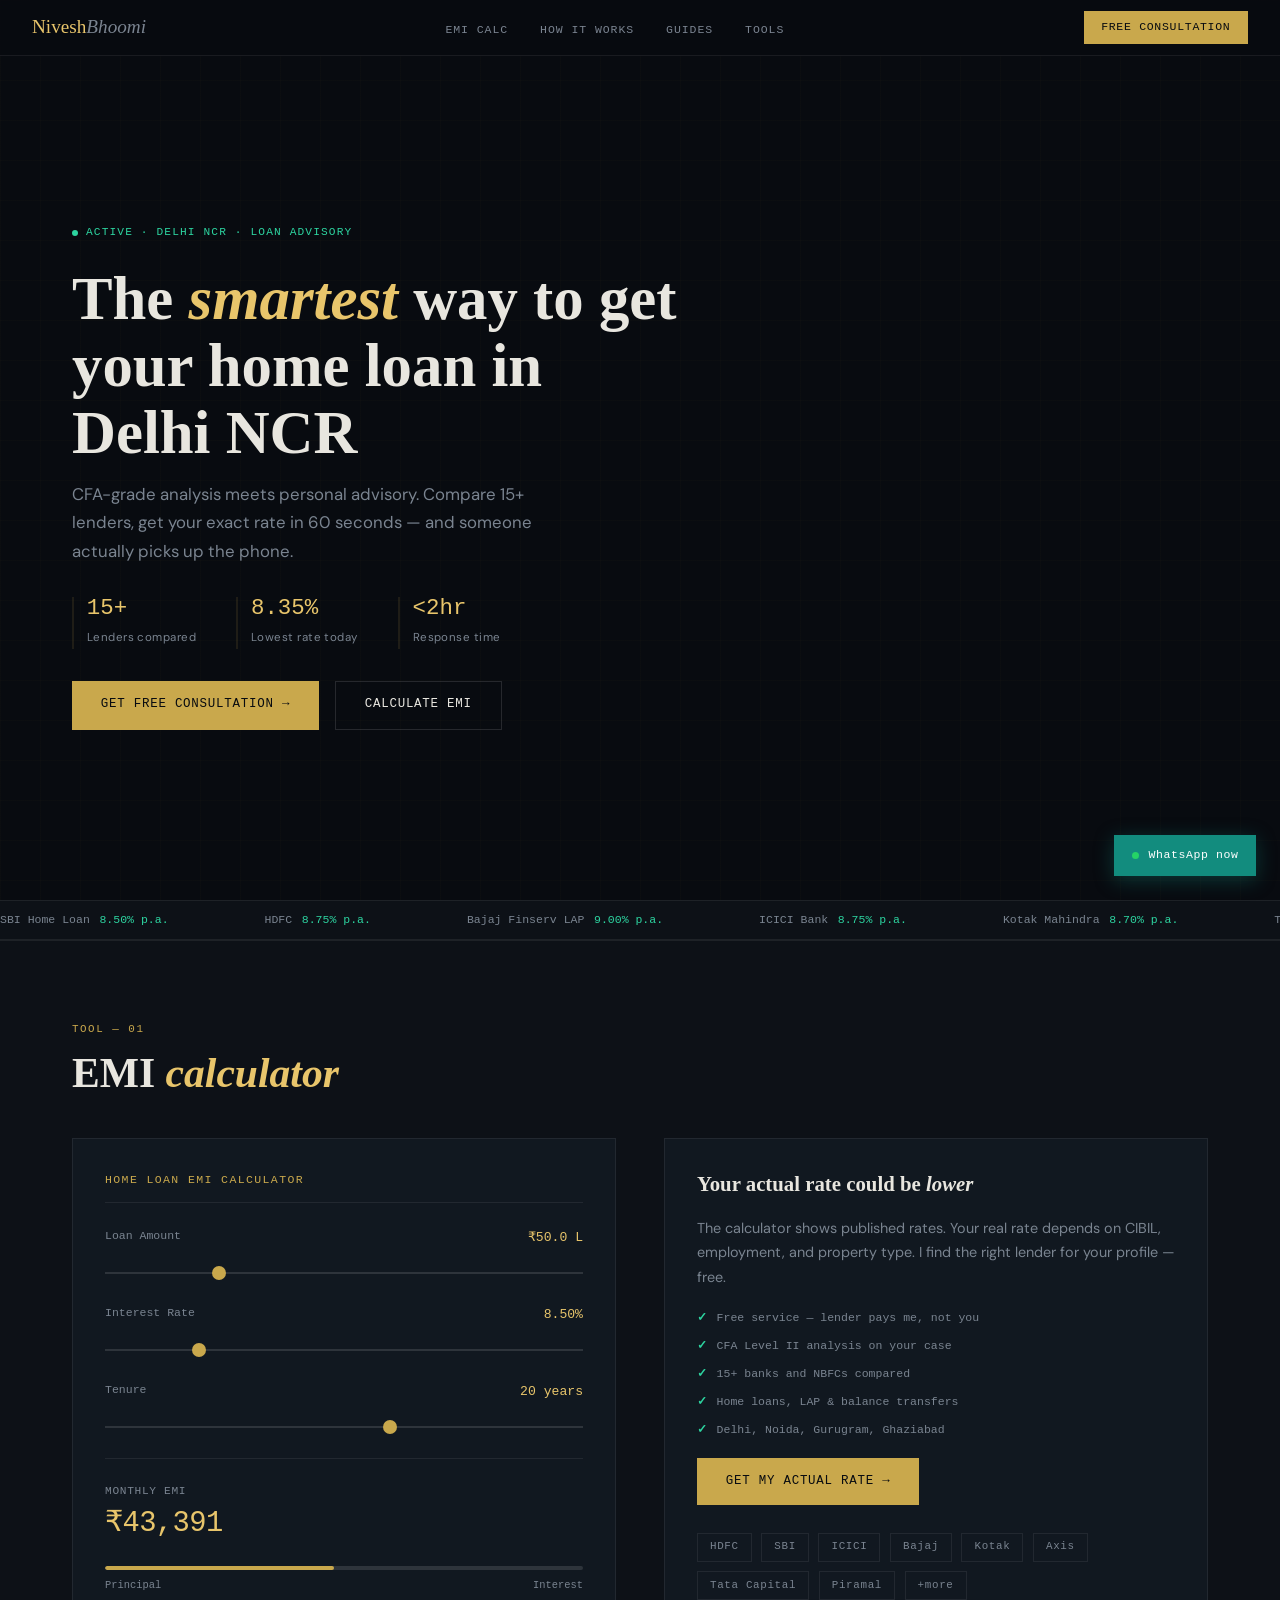
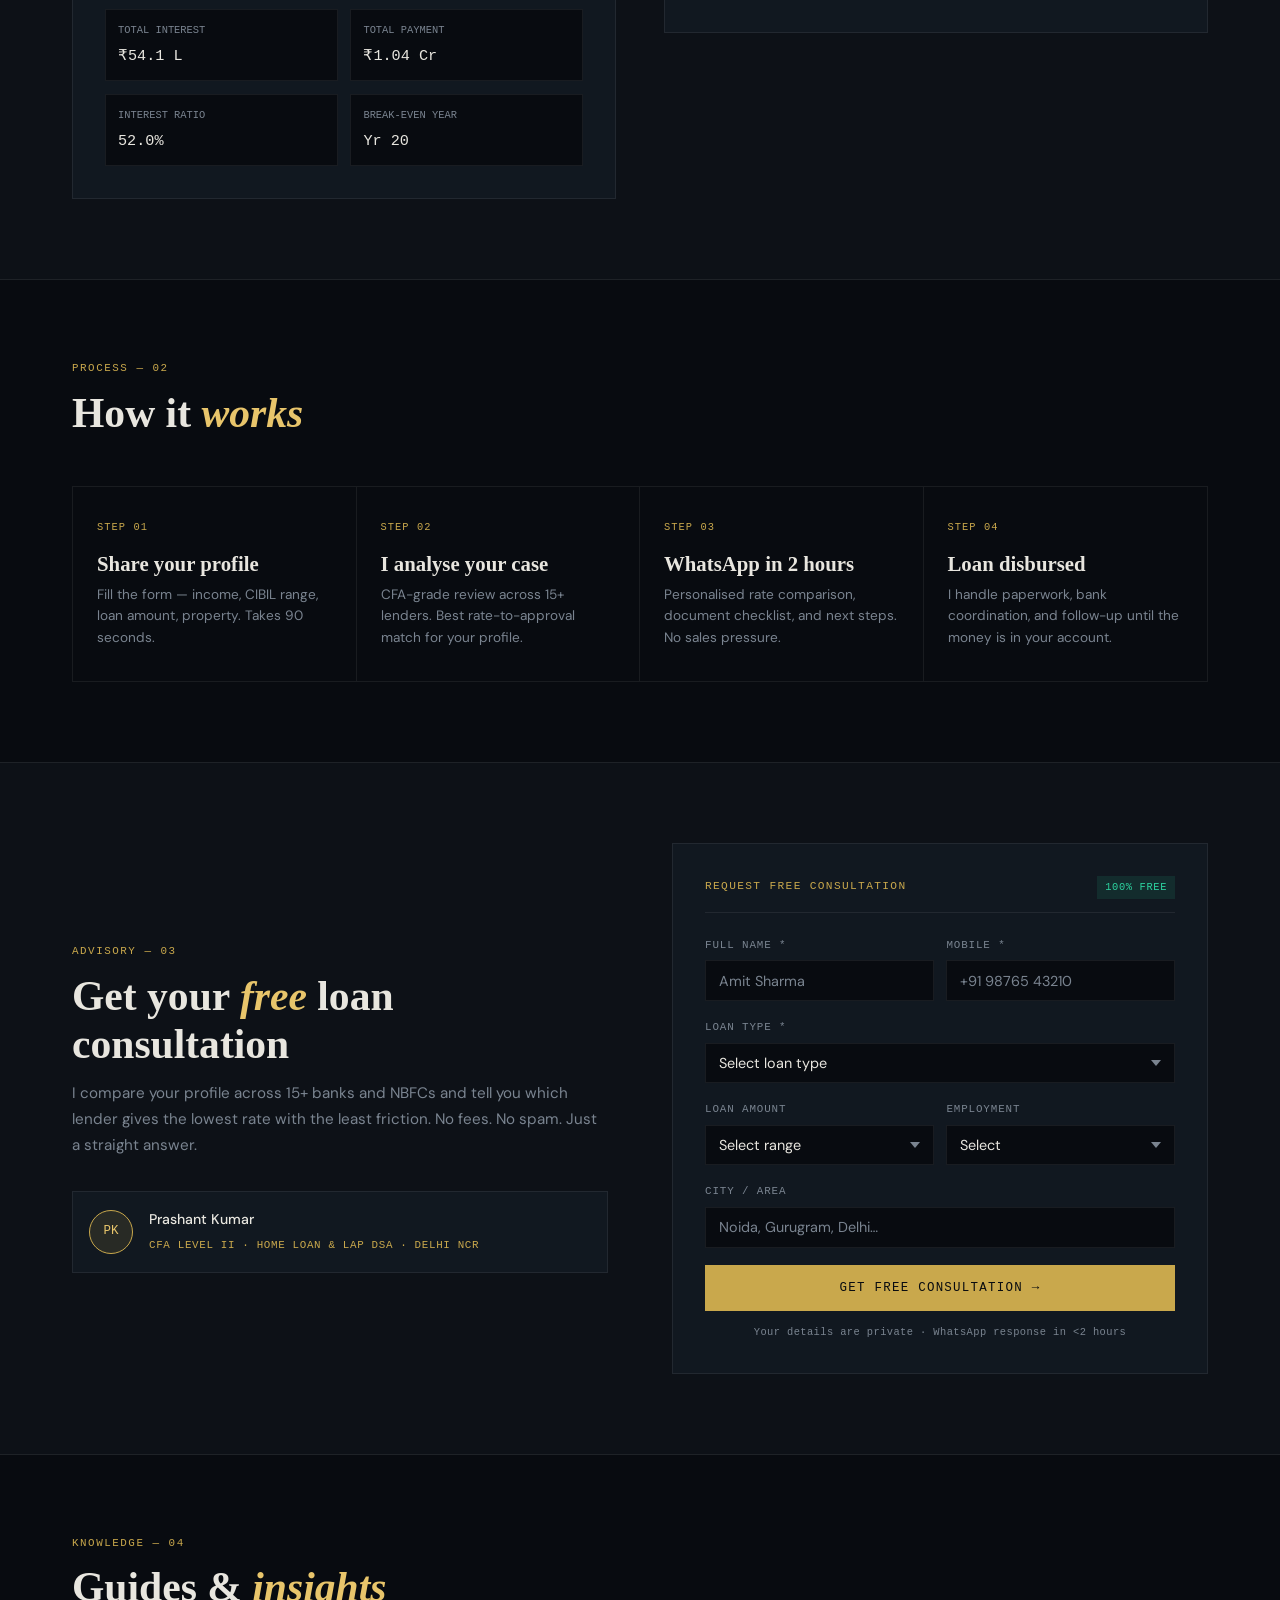
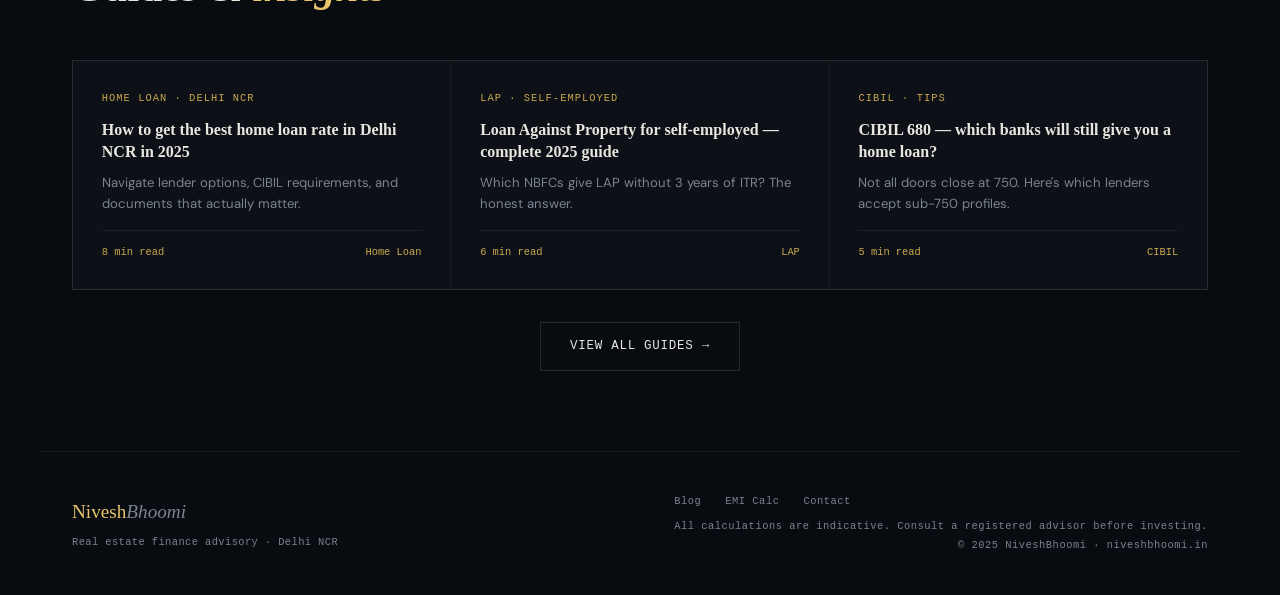
==== commit bd227ca6: "Update form action email address in index.html" ====
--- a/index.html
+++ b/index.html
@@ -280,7 +280,7 @@
 <a class="wa-btn" href="https://wa.me/918130521740?text=Hi%20Prashant%2C%20I%20need%20help%20with%20a%20home%20loan%20in%20Delhi%20NCR" target="_blank" rel="noopener"><div class="wa-dot"></div>WhatsApp now</a>
 
 <!-- FORMSUBMIT — replace YOUR@EMAIL.COM with your actual email -->
-<form id="formsubmit-form" action="https://formsubmit.co/YOUR@EMAIL.COM" method="POST" style="display:none">
+<form id="formsubmit-form" action="https://formsubmit.co/kumarprashant32742@gmail.com" method="POST" style="display:none">
   <input type="hidden" name="_subject" value="New loan inquiry — NiveshBhoomi">
   <input type="hidden" name="_captcha" value="false">
   <input type="hidden" name="_template" value="table">
--- a/assets/css/main.css
+++ b/assets/css/main.css
@@ -0,0 +1,369 @@
+/* ── NiveshBhoomi · main.css ── */
+:root {
+  --bg: #080b10;
+  --bg2: #0d1117;
+  --bg3: #111820;
+  --border: rgba(255,255,255,0.07);
+  --border2: rgba(255,255,255,0.12);
+  --text: #e8e6df;
+  --muted: #7a8490;
+  --accent: #c9a84c;
+  --accent2: #e8c56b;
+  --accent-dim: rgba(201,168,76,0.12);
+  --teal: #2dd4a0;
+  --teal-dim: rgba(45,212,160,0.1);
+  --red: #f87171;
+  --serif: 'DM Serif Display', Georgia, serif;
+  --mono: 'IBM Plex Mono', 'Courier New', monospace;
+  --sans: 'DM Sans', system-ui, sans-serif;
+  --max: 1200px;
+  --blog-max: 720px;
+}
+
+*, *::before, *::after { box-sizing: border-box; margin: 0; padding: 0; }
+html { scroll-behavior: smooth; }
+
+body {
+  background: var(--bg);
+  color: var(--text);
+  font-family: var(--sans);
+  font-size: 16px;
+  line-height: 1.6;
+  overflow-x: hidden;
+}
+
+body::before {
+  content: '';
+  position: fixed;
+  inset: 0;
+  background-image:
+    linear-gradient(rgba(201,168,76,0.025) 1px, transparent 1px),
+    linear-gradient(90deg, rgba(201,168,76,0.025) 1px, transparent 1px);
+  background-size: 40px 40px;
+  pointer-events: none;
+  z-index: 0;
+}
+
+/* ── NAV ── */
+nav {
+  position: fixed;
+  top: 0; left: 0; right: 0;
+  z-index: 100;
+  display: flex;
+  align-items: center;
+  justify-content: space-between;
+  padding: 0 2rem;
+  height: 56px;
+  background: rgba(8,11,16,0.9);
+  backdrop-filter: blur(16px);
+  border-bottom: 1px solid var(--border);
+}
+
+.logo {
+  font-family: var(--serif);
+  font-size: 1.2rem;
+  color: var(--accent2);
+  text-decoration: none;
+}
+.logo span { color: var(--muted); font-style: italic; }
+
+.nav-links { display: flex; gap: 2rem; list-style: none; }
+.nav-links a {
+  font-family: var(--mono);
+  font-size: 0.72rem;
+  color: var(--muted);
+  text-decoration: none;
+  letter-spacing: 0.08em;
+  text-transform: uppercase;
+  transition: color 0.2s;
+}
+.nav-links a:hover { color: var(--accent2); }
+
+.nav-cta {
+  font-family: var(--mono);
+  font-size: 0.72rem;
+  color: var(--bg);
+  background: var(--accent);
+  border: none;
+  padding: 0.45rem 1.1rem;
+  cursor: pointer;
+  letter-spacing: 0.06em;
+  text-transform: uppercase;
+  text-decoration: none;
+  transition: background 0.2s;
+}
+.nav-cta:hover { background: var(--accent2); }
+
+/* ── BUTTONS ── */
+.btn-primary {
+  display: inline-flex;
+  align-items: center;
+  gap: 0.5rem;
+  background: var(--accent);
+  color: var(--bg);
+  font-family: var(--mono);
+  font-size: 0.78rem;
+  font-weight: 500;
+  letter-spacing: 0.06em;
+  text-transform: uppercase;
+  padding: 0.85rem 1.8rem;
+  text-decoration: none;
+  border: none;
+  cursor: pointer;
+  transition: background 0.2s, transform 0.15s;
+}
+.btn-primary:hover { background: var(--accent2); transform: translateY(-1px); }
+
+.btn-secondary {
+  display: inline-flex;
+  align-items: center;
+  gap: 0.5rem;
+  background: transparent;
+  color: var(--text);
+  font-family: var(--mono);
+  font-size: 0.78rem;
+  letter-spacing: 0.06em;
+  text-transform: uppercase;
+  padding: 0.85rem 1.8rem;
+  text-decoration: none;
+  border: 1px solid var(--border2);
+  cursor: pointer;
+  transition: border-color 0.2s, color 0.2s;
+}
+.btn-secondary:hover { border-color: var(--accent); color: var(--accent2); }
+
+/* ── SECTION LABELS ── */
+.section-label {
+  font-family: var(--mono);
+  font-size: 0.68rem;
+  color: var(--accent);
+  letter-spacing: 0.14em;
+  text-transform: uppercase;
+  margin-bottom: 0.75rem;
+}
+
+h1 {
+  font-family: var(--serif);
+  font-size: clamp(2.2rem, 5vw, 3.8rem);
+  line-height: 1.1;
+  color: var(--text);
+}
+h1 em { font-style: italic; color: var(--accent2); }
+
+h2 {
+  font-family: var(--serif);
+  font-size: clamp(1.8rem, 3.5vw, 2.6rem);
+  line-height: 1.15;
+  color: var(--text);
+}
+h2 em { font-style: italic; color: var(--accent2); }
+
+h3 {
+  font-family: var(--serif);
+  font-size: 1.3rem;
+  color: var(--text);
+  line-height: 1.25;
+}
+
+/* ── TICKER ── */
+.ticker-wrap {
+  position: relative;
+  z-index: 1;
+  border-top: 1px solid var(--border);
+  border-bottom: 1px solid var(--border);
+  overflow: hidden;
+  padding: 0.6rem 0;
+  background: var(--bg2);
+}
+
+.ticker {
+  display: flex;
+  gap: 3rem;
+  white-space: nowrap;
+  animation: ticker 30s linear infinite;
+}
+
+@keyframes ticker {
+  0% { transform: translateX(0); }
+  100% { transform: translateX(-50%); }
+}
+
+.tick-item {
+  display: inline-flex;
+  align-items: center;
+  gap: 0.6rem;
+  font-family: var(--mono);
+  font-size: 0.72rem;
+  color: var(--muted);
+}
+.tick-val { color: var(--teal); }
+.tick-dot { width: 3px; height: 3px; border-radius: 50%; background: var(--border2); }
+
+/* ── LENDER CHIPS ── */
+.lender-chip {
+  font-family: var(--mono);
+  font-size: 0.68rem;
+  color: var(--muted);
+  border: 1px solid var(--border);
+  padding: 0.3rem 0.75rem;
+  letter-spacing: 0.06em;
+  transition: border-color 0.2s, color 0.2s;
+}
+.lender-chip:hover { border-color: var(--accent); color: var(--accent2); }
+
+/* ── WHATSAPP ── */
+.wa-btn {
+  position: fixed;
+  bottom: 1.5rem;
+  right: 1.5rem;
+  z-index: 200;
+  display: flex;
+  align-items: center;
+  gap: 0.6rem;
+  background: #128C7E;
+  color: #fff;
+  text-decoration: none;
+  font-family: var(--mono);
+  font-size: 0.72rem;
+  letter-spacing: 0.05em;
+  padding: 0.7rem 1.1rem;
+  box-shadow: 0 4px 20px rgba(18,140,126,0.35);
+  transition: transform 0.2s, box-shadow 0.2s;
+}
+.wa-btn:hover { transform: translateY(-2px); box-shadow: 0 6px 28px rgba(18,140,126,0.45); }
+.wa-dot {
+  width: 7px; height: 7px;
+  border-radius: 50%;
+  background: #25d366;
+  animation: pulse 2s ease-in-out infinite;
+}
+
+/* ── FOOTER ── */
+footer {
+  position: relative;
+  z-index: 1;
+  border-top: 1px solid var(--border);
+  padding: 2.5rem 2rem;
+  max-width: var(--max);
+  margin: 0 auto;
+  display: flex;
+  justify-content: space-between;
+  align-items: center;
+  flex-wrap: wrap;
+  gap: 1rem;
+}
+.footer-tagline {
+  font-family: var(--mono);
+  font-size: 0.65rem;
+  color: var(--muted);
+  margin-top: 0.4rem;
+  letter-spacing: 0.04em;
+}
+.footer-right {
+  font-family: var(--mono);
+  font-size: 0.65rem;
+  color: var(--muted);
+  letter-spacing: 0.05em;
+  line-height: 1.8;
+  text-align: right;
+}
+.footer-links {
+  display: flex;
+  gap: 1.5rem;
+  margin-bottom: 0.4rem;
+}
+.footer-links a {
+  color: var(--muted);
+  text-decoration: none;
+  transition: color 0.2s;
+}
+.footer-links a:hover { color: var(--accent2); }
+
+/* ── ANIMATIONS ── */
+@keyframes pulse {
+  0%, 100% { opacity: 1; transform: scale(1); }
+  50% { opacity: 0.4; transform: scale(0.8); }
+}
+
+.fade-up {
+  opacity: 0;
+  transform: translateY(18px);
+  transition: opacity 0.5s ease, transform 0.5s ease;
+}
+.fade-up.visible { opacity: 1; transform: translateY(0); }
+
+/* ── FORM SHARED ── */
+.field { margin-bottom: 1.1rem; }
+.field label {
+  display: block;
+  font-family: var(--mono);
+  font-size: 0.68rem;
+  color: var(--muted);
+  letter-spacing: 0.08em;
+  text-transform: uppercase;
+  margin-bottom: 0.4rem;
+}
+.field input,
+.field select,
+.field textarea {
+  width: 100%;
+  background: var(--bg);
+  border: 1px solid var(--border);
+  color: var(--text);
+  font-family: var(--sans);
+  font-size: 0.9rem;
+  padding: 0.65rem 0.8rem;
+  outline: none;
+  transition: border-color 0.2s;
+  -webkit-appearance: none;
+  appearance: none;
+}
+.field select {
+  background-image: url("data:image/svg+xml,%3Csvg xmlns='http://www.w3.org/2000/svg' width='10' height='6'%3E%3Cpath d='M0 0l5 6 5-6z' fill='%237a8490'/%3E%3C/svg%3E");
+  background-repeat: no-repeat;
+  background-position: right 0.8rem center;
+  padding-right: 2rem;
+  cursor: pointer;
+}
+.field input:focus,
+.field select:focus,
+.field textarea:focus { border-color: var(--accent); }
+.field input::placeholder,
+.field textarea::placeholder { color: var(--muted); }
+.field-row { display: grid; grid-template-columns: 1fr 1fr; gap: 0.8rem; }
+
+/* ── RANGE SLIDER ── */
+input[type="range"] {
+  -webkit-appearance: none;
+  width: 100%;
+  height: 2px;
+  background: var(--border2);
+  outline: none;
+  cursor: pointer;
+}
+input[type="range"]::-webkit-slider-thumb {
+  -webkit-appearance: none;
+  width: 14px; height: 14px;
+  border-radius: 50%;
+  background: var(--accent);
+  cursor: pointer;
+  transition: transform 0.15s;
+}
+input[type="range"]::-webkit-slider-thumb:hover { transform: scale(1.3); }
+input[type="range"]::-moz-range-thumb {
+  width: 14px; height: 14px;
+  border-radius: 50%;
+  background: var(--accent);
+  border: none;
+  cursor: pointer;
+}
+
+/* ── RESPONSIVE ── */
+@media (max-width: 900px) {
+  .nav-links { display: none; }
+  .field-row { grid-template-columns: 1fr; }
+}
+@media (max-width: 600px) {
+  nav { padding: 0 1rem; }
+  footer { padding: 2rem 1rem; }
+}
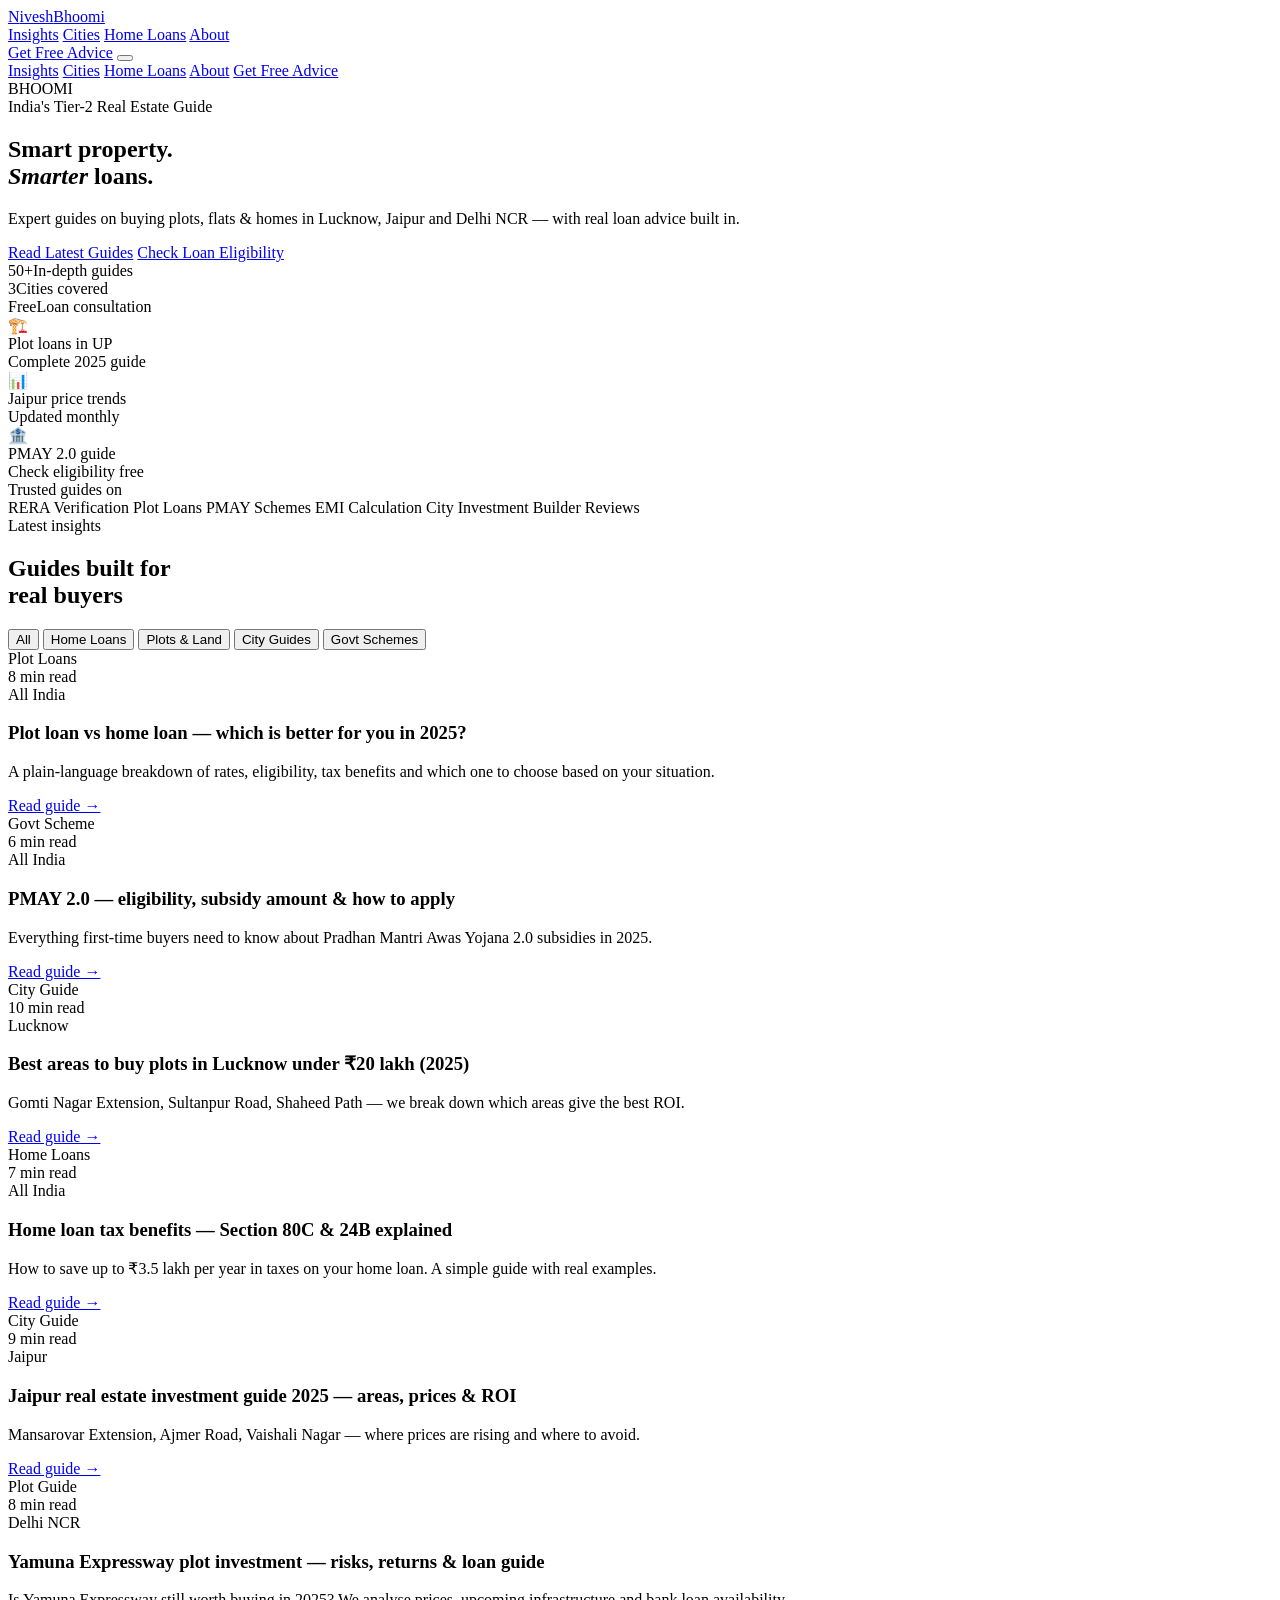
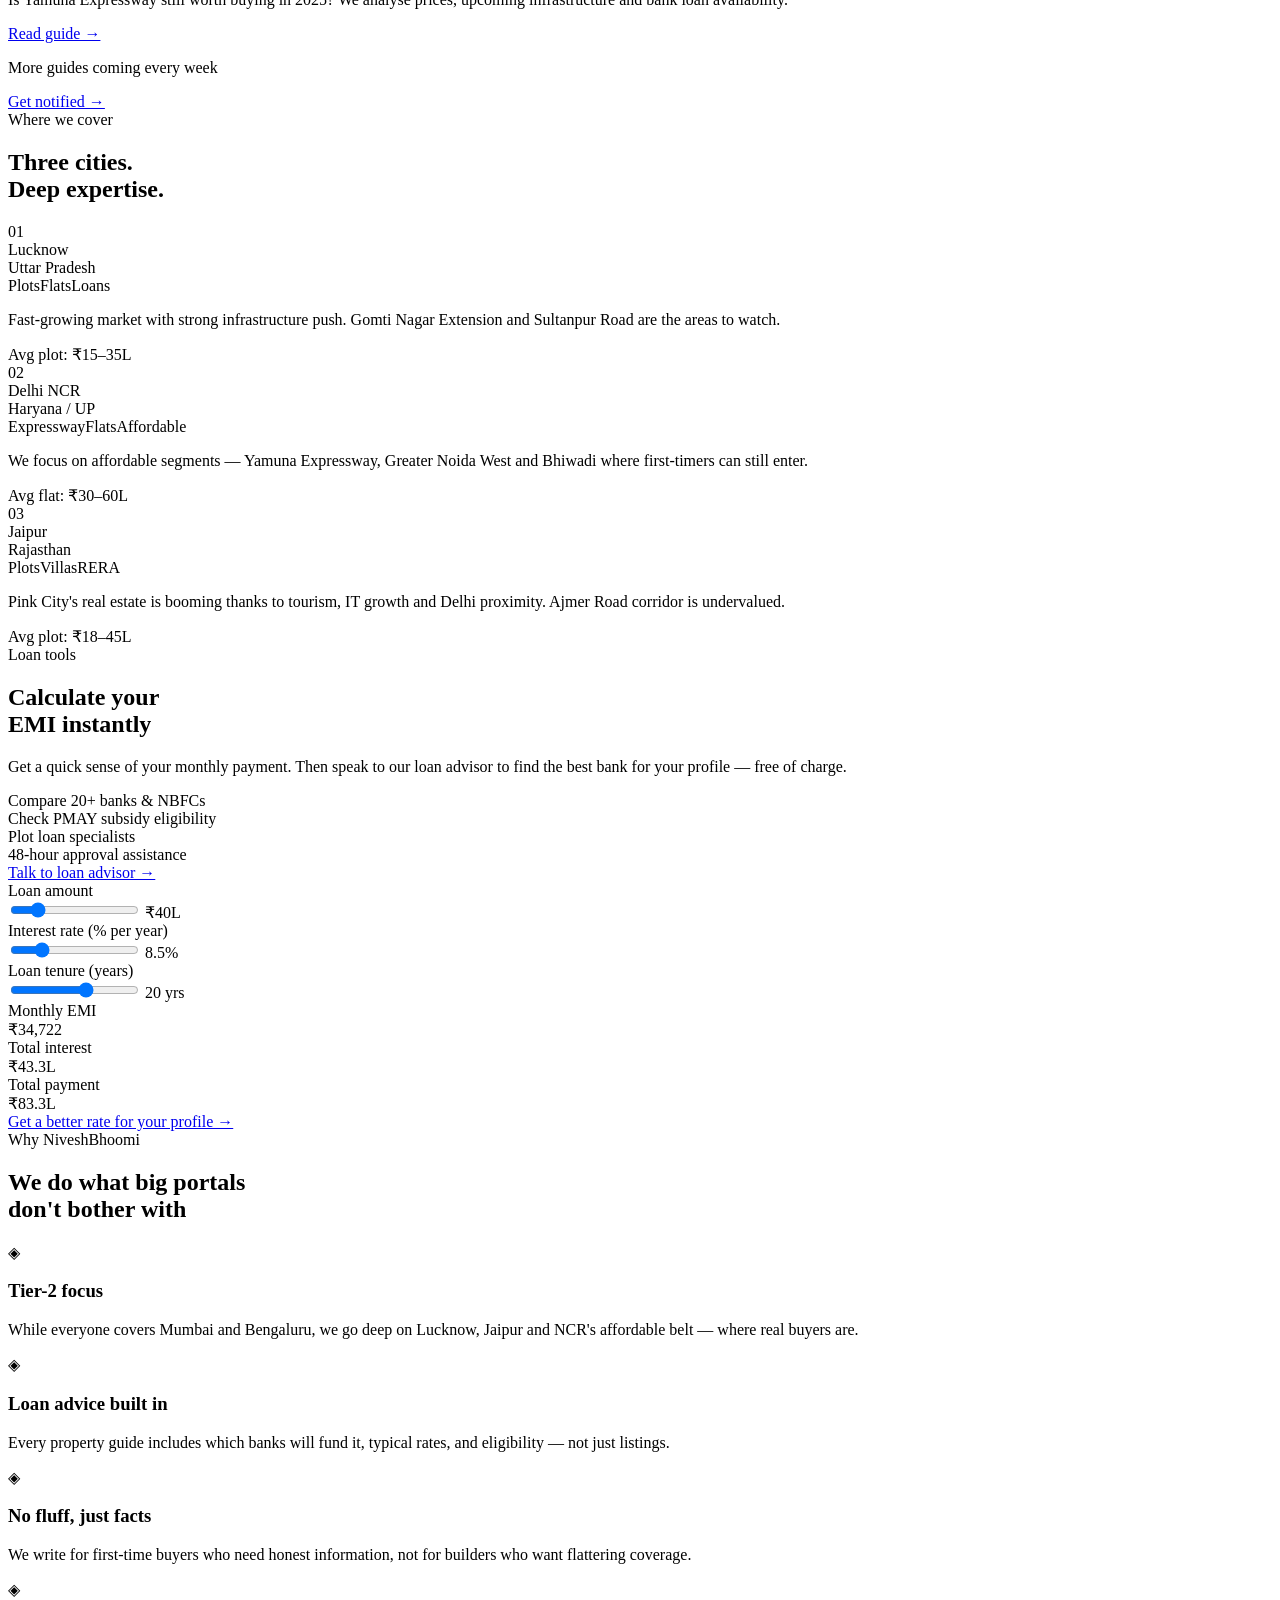
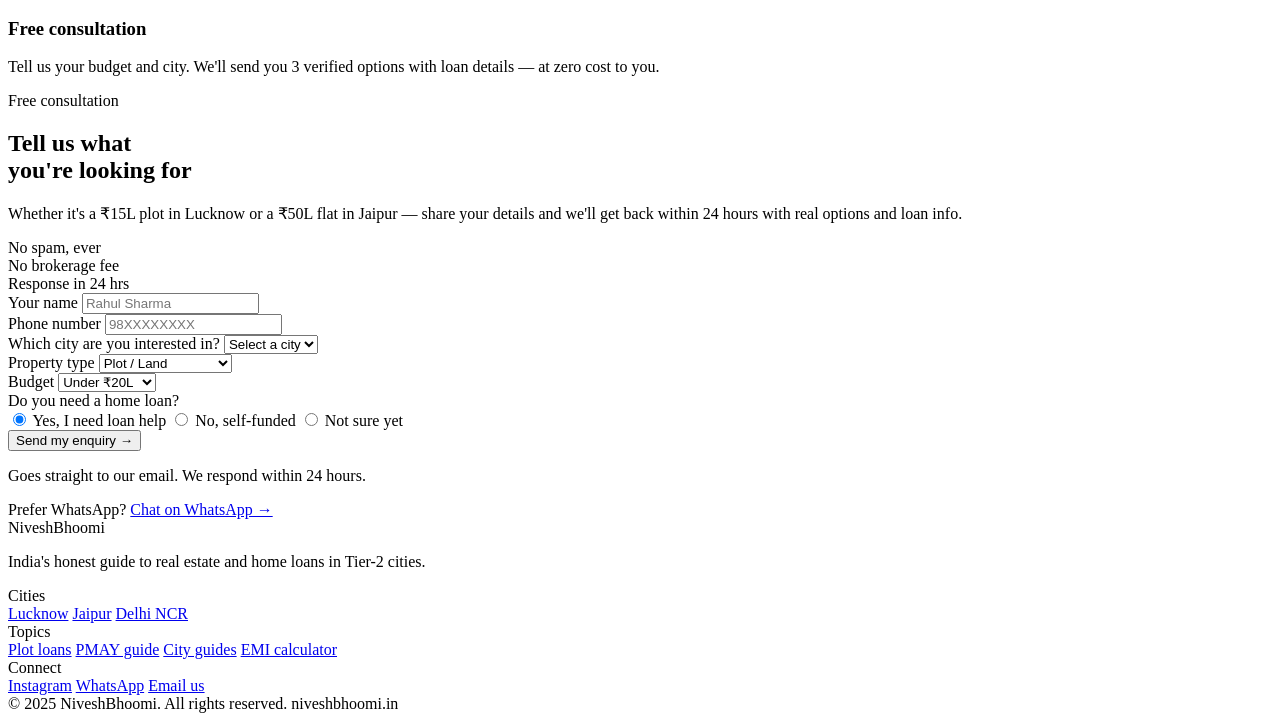
==== commit 72f642c4: "Update print statement from 'Hello' to 'Goodbye'" ====
--- a/index.html
+++ b/index.html
@@ -1,295 +1,511 @@
 <!DOCTYPE html>
 <html lang="en">
+
 <head>
-<meta charset="UTF-8">
-<meta name="viewport" content="width=device-width, initial-scale=1.0">
-<title>NiveshBhoomi — Home Loan & Real Estate Advisory Delhi NCR</title>
-<meta name="description" content="Free home loan and LAP advisory in Delhi NCR. Compare rates from 15+ banks instantly. CFA-grade analysis, personal response in under 2 hours.">
-<meta name="keywords" content="home loan Delhi NCR, loan against property Noida, LAP Delhi, home loan advisor, EMI calculator India">
-<meta property="og:title" content="NiveshBhoomi — Home Loan Advisory Delhi NCR">
-<meta property="og:description" content="Compare 15+ lenders. Get your exact rate in 60 seconds. Free advisory.">
-<meta property="og:url" content="https://niveshbhoomi.in">
-<link rel="canonical" href="https://niveshbhoomi.in/">
-<link rel="preconnect" href="https://fonts.googleapis.com">
-<link rel="preconnect" href="https://fonts.gstatic.com" crossorigin>
-<link href="https://fonts.googleapis.com/css2?family=DM+Serif+Display:ital@0;1&family=IBM+Plex+Mono:wght@400;500&family=DM+Sans:wght@300;400;500&display=swap" rel="stylesheet">
-<link rel="stylesheet" href="assets/css/main.css">
-<style>
-.hero{position:relative;z-index:1;min-height:100vh;display:flex;align-items:center;padding:7rem 2rem 4rem;max-width:var(--max);margin:0 auto}
-.hero-tag{display:inline-flex;align-items:center;gap:.5rem;font-family:var(--mono);font-size:.7rem;color:var(--teal);letter-spacing:.1em;text-transform:uppercase;margin-bottom:1.5rem}
-.hero-tag::before{content:'';display:block;width:6px;height:6px;border-radius:50%;background:var(--teal);animation:pulse 2s ease-in-out infinite}
-@keyframes pulse{0%,100%{opacity:1;transform:scale(1)}50%{opacity:.4;transform:scale(.8)}}
-.hero-sub{font-size:1.05rem;color:var(--muted);line-height:1.7;max-width:480px;margin:.8rem 0 2rem}
-.hero-stats{display:flex;gap:2.5rem;margin-bottom:2rem;flex-wrap:wrap}
-.stat{border-left:2px solid var(--accent-dim);padding-left:.8rem}
-.stat-num{font-family:var(--mono);font-size:1.4rem;color:var(--accent2);display:block;line-height:1;margin-bottom:.2rem}
-.stat-label{font-size:.72rem;color:var(--muted);letter-spacing:.04em}
-.hero-actions{display:flex;gap:1rem;flex-wrap:wrap}
-.calc-section{background:var(--bg2);border-top:1px solid var(--border);border-bottom:1px solid var(--border)}
-.calc-inner{max-width:var(--max);margin:0 auto;padding:5rem 2rem}
-.calc-grid{display:grid;grid-template-columns:1fr 1fr;gap:3rem;align-items:start;margin-top:2.5rem}
-.calc-card{background:var(--bg3);border:1px solid var(--border);padding:2rem}
-.calc-title{font-family:var(--mono);font-size:.72rem;color:var(--accent);letter-spacing:.12em;text-transform:uppercase;margin-bottom:1.5rem;padding-bottom:.8rem;border-bottom:1px solid var(--border)}
-.input-row{margin-bottom:1.4rem}
-.input-label{display:flex;justify-content:space-between;font-family:var(--mono);font-size:.72rem;color:var(--muted);margin-bottom:.5rem}
-.input-label span{color:var(--accent2);font-size:.82rem}
-.calc-result{padding-top:1.5rem;border-top:1px solid var(--border);margin-top:.5rem}
-.result-label{font-family:var(--mono);font-size:.7rem;color:var(--muted);letter-spacing:.06em;text-transform:uppercase}
-.result-val{font-family:var(--mono);font-size:1.8rem;color:var(--accent2);letter-spacing:-.02em}
-.result-grid{display:grid;grid-template-columns:1fr 1fr;gap:.8rem;margin-top:1rem}
-.result-item{background:var(--bg);border:1px solid var(--border);padding:.75rem}
-.r-label{font-family:var(--mono);font-size:.65rem;color:var(--muted);text-transform:uppercase;display:block;margin-bottom:.2rem}
-.r-val{font-family:var(--mono);font-size:.95rem;color:var(--text)}
-.emi-bar-wrap{margin:1.2rem 0 .4rem;height:4px;background:var(--border2);border-radius:2px;overflow:hidden}
-.emi-bar-inner{height:100%;background:var(--accent);border-radius:2px;transition:width .4s ease}
-.emi-bar-label{display:flex;justify-content:space-between;font-family:var(--mono);font-size:.65rem;color:var(--muted)}
-.cta-calc{background:var(--bg3);border:1px solid var(--border);padding:2rem;display:flex;flex-direction:column;gap:1.2rem}
-.trust-list{list-style:none;display:flex;flex-direction:column;gap:.6rem}
-.trust-list li{display:flex;align-items:center;gap:.6rem;font-family:var(--mono);font-size:.72rem;color:var(--muted)}
-.trust-list li::before{content:'✓';color:var(--teal);font-weight:bold}
-.lenders-row{display:flex;flex-wrap:wrap;gap:.6rem;margin-top:.5rem}
-.steps-grid{display:grid;grid-template-columns:repeat(4,1fr);gap:0;margin-top:3rem;border:1px solid var(--border)}
-.step{padding:2rem 1.5rem;border-right:1px solid var(--border)}
-.step:last-child{border-right:none}
-.step-num{font-family:var(--mono);font-size:.65rem;color:var(--accent);letter-spacing:.1em;text-transform:uppercase;margin-bottom:1rem;display:block}
-.step p{font-size:.85rem;color:var(--muted);line-height:1.6;margin-top:.4rem}
-.form-wrap{display:grid;grid-template-columns:1fr 1fr;gap:4rem;align-items:center}
-.author-bar{display:flex;align-items:center;gap:1rem;padding:1rem;background:var(--bg3);border:1px solid var(--border);margin-top:2rem}
-.author-avatar{width:44px;height:44px;border-radius:50%;background:var(--accent-dim);border:1px solid var(--accent);display:flex;align-items:center;justify-content:center;font-family:var(--mono);font-size:.78rem;color:var(--accent2);flex-shrink:0}
-.author-name{font-size:.88rem;color:var(--text);font-weight:500;display:block}
-.author-cred{font-family:var(--mono);font-size:.68rem;color:var(--accent);letter-spacing:.06em;text-transform:uppercase}
-.contact-form{background:var(--bg3);border:1px solid var(--border);padding:2rem}
-.form-header{font-family:var(--mono);font-size:.7rem;color:var(--accent);letter-spacing:.12em;text-transform:uppercase;margin-bottom:1.5rem;padding-bottom:.8rem;border-bottom:1px solid var(--border);display:flex;justify-content:space-between;align-items:center}
-.form-badge{background:var(--teal-dim);color:var(--teal);font-size:.65rem;padding:.2rem .5rem;letter-spacing:.06em}
-.submit-btn{width:100%;background:var(--accent);color:var(--bg);border:none;font-family:var(--mono);font-size:.78rem;font-weight:500;letter-spacing:.1em;text-transform:uppercase;padding:1rem;cursor:pointer;transition:background .2s,transform .15s;margin-top:.4rem;display:flex;align-items:center;justify-content:center;gap:.5rem}
-.submit-btn:hover{background:var(--accent2);transform:translateY(-1px)}
-.form-note{font-family:var(--mono);font-size:.65rem;color:var(--muted);text-align:center;margin-top:.8rem;letter-spacing:.04em}
-.blog-grid{display:grid;grid-template-columns:repeat(3,1fr);gap:1px;background:var(--border);margin-top:3rem;border:1px solid var(--border)}
-.blog-card{background:var(--bg2);padding:1.8rem;text-decoration:none;color:inherit;display:block;transition:background .2s}
-.blog-card:hover{background:var(--bg3)}
-.blog-tag{font-family:var(--mono);font-size:.65rem;color:var(--accent);letter-spacing:.1em;text-transform:uppercase;margin-bottom:.8rem;display:block}
-.blog-card h3{font-size:1rem;line-height:1.35;margin-bottom:.6rem}
-.blog-card p{font-size:.82rem;color:var(--muted);line-height:1.6;margin-bottom:1rem}
-.blog-meta{font-family:var(--mono);font-size:.65rem;color:var(--muted);display:flex;justify-content:space-between;border-top:1px solid var(--border);padding-top:.8rem}
-.blog-meta span{color:var(--accent)}
-.form-success{display:none;text-align:center;padding:3rem 1rem}
-.form-success.show{display:block}
-.success-icon{width:48px;height:48px;border:1px solid var(--teal);border-radius:50%;display:flex;align-items:center;justify-content:center;margin:0 auto 1rem;color:var(--teal);font-size:1.3rem}
-@media(max-width:900px){.calc-grid,.form-wrap{grid-template-columns:1fr;gap:2rem}.steps-grid{grid-template-columns:1fr 1fr}.step{border-bottom:1px solid var(--border)}.blog-grid{grid-template-columns:1fr}}
-@media(max-width:600px){.steps-grid{grid-template-columns:1fr}.result-grid{grid-template-columns:1fr}.hero-stats{gap:1.5rem}}
-</style>
+  <meta charset="UTF-8">
+  <meta name="viewport" content="width=device-width, initial-scale=1.0">
+  <meta name="description"
+    content="NiveshBhoomi — India's trusted real estate & home loan platform for Tier-2 cities. Discover RERA-approved projects in Lucknow, Jaipur, Delhi NCR and get instant loan assistance.">
+  <meta name="keywords"
+    content="real estate Lucknow, plots Jaipur, home loan Delhi NCR, RERA approved projects, PMAY eligibility, plot loan India">
+  <title>NiveshBhoomi — Real Estate & Home Loans</title>
+  <link rel="preconnect" href="https://fonts.googleapis.com">
+  <link rel="preconnect" href="https://fonts.gstatic.com" crossorigin>
+  <link
+    href="https://fonts.googleapis.com/css2?family=Fraunces:ital,wght@0,300;0,400;0,600;1,300&family=DM+Sans:wght@300;400;500&display=swap"
+    rel="stylesheet">
+  <link rel="stylesheet" href="css/style.css">
 </head>
+
 <body>
 
-<nav>
-  <a href="/" class="logo">Nivesh<span>Bhoomi</span></a>
-  <ul class="nav-links">
-    <li><a href="#calculator">EMI Calc</a></li>
-    <li><a href="#how">How it Works</a></li>
-    <li><a href="blog/">Guides</a></li>
-    <li><a href="tools/emi-calculator.html">Tools</a></li>
-  </ul>
-  <a href="#consult" class="nav-cta">Free Consultation</a>
-</nav>
-
-<section class="hero">
-  <div class="fade-up" style="max-width:620px">
-    <div class="hero-tag">Active · Delhi NCR · Loan Advisory</div>
-    <h1>The <em>smartest</em> way to get your home loan in Delhi NCR</h1>
-    <p class="hero-sub">CFA-grade analysis meets personal advisory. Compare 15+ lenders, get your exact rate in 60 seconds — and someone actually picks up the phone.</p>
-    <div class="hero-stats">
-      <div class="stat"><span class="stat-num">15+</span><span class="stat-label">Lenders compared</span></div>
-      <div class="stat"><span class="stat-num">8.35%</span><span class="stat-label">Lowest rate today</span></div>
-      <div class="stat"><span class="stat-num">&lt;2hr</span><span class="stat-label">Response time</span></div>
-    </div>
-    <div class="hero-actions">
-      <a href="#consult" class="btn-primary">Get free consultation →</a>
-      <a href="#calculator" class="btn-secondary">Calculate EMI</a>
+  <!-- NAV -->
+  <nav class="nav" id="navbar">
+    <div class="nav-inner">
+      <a href="#" class="logo">
+        <span class="logo-n">N</span>ivesh<span class="logo-accent">Bhoomi</span>
+      </a>
+      <div class="nav-links">
+        <a href="blogs.html">Insights</a>
+        <a href="#cities">Cities</a>
+        <a href="home-loan.html">Home Loans</a>
+        <a href="#about">About</a>
+      </div>
+      <a href="#contact" class="nav-cta">Get Free Advice</a>
+      <button class="hamburger" id="hamburger" aria-label="Menu">
+        <span></span><span></span><span></span>
+      </button>
+    </div>
+    <div class="mobile-menu" id="mobileMenu">
+      <a href="blogs.html">Insights</a>
+      <a href="#cities">Cities</a>
+      <a href="home-loan.html">Home Loans</a>
+      <a href="#about">About</a>
+      <a href="#contact" class="mobile-cta">Get Free Advice</a>
+    </div>
+  </nav>
+
+  <!-- HERO -->
+  <section class="hero">
+    <div class="hero-bg-text">BHOOMI</div>
+    <div class="hero-content">
+      <div class="hero-tag">
+        <span class="tag-dot"></span>
+        India's Tier-2 Real Estate Guide
+      </div>
+      <h1 class="hero-title">
+        Smart property.<br>
+        <em>Smarter</em> loans.
+      </h1>
+      <p class="hero-desc">Expert guides on buying plots, flats & homes in Lucknow, Jaipur and Delhi NCR — with real
+        loan advice built in.</p>
+      <div class="hero-actions">
+        <a href="#blogs" class="btn-primary">Read Latest Guides</a>
+        <a href="#loans" class="btn-secondary">Check Loan Eligibility</a>
+      </div>
+      <div class="hero-stats">
+        <div class="h-stat"><span class="h-num">50+</span><span class="h-label">In-depth guides</span></div>
+        <div class="h-divider"></div>
+        <div class="h-stat"><span class="h-num">3</span><span class="h-label">Cities covered</span></div>
+        <div class="h-divider"></div>
+        <div class="h-stat"><span class="h-num">Free</span><span class="h-label">Loan consultation</span></div>
+      </div>
+    </div>
+    <div class="hero-visual">
+      <div class="hero-card hc1">
+        <div class="hc-icon">🏗️</div>
+        <div class="hc-text">
+          <div class="hc-title">Plot loans in UP</div>
+          <div class="hc-sub">Complete 2025 guide</div>
+        </div>
+      </div>
+      <div class="hero-card hc2">
+        <div class="hc-icon">📊</div>
+        <div class="hc-text">
+          <div class="hc-title">Jaipur price trends</div>
+          <div class="hc-sub">Updated monthly</div>
+        </div>
+      </div>
+      <div class="hero-card hc3">
+        <div class="hc-icon">🏦</div>
+        <div class="hc-text">
+          <div class="hc-title">PMAY 2.0 guide</div>
+          <div class="hc-sub">Check eligibility free</div>
+        </div>
+      </div>
+      <div class="hero-ring"></div>
+    </div>
+  </section>
+
+  <!-- TRUST BAR -->
+  <div class="trust-bar">
+    <div class="trust-inner">
+      <span class="trust-label">Trusted guides on</span>
+      <div class="trust-pills">
+        <span class="pill">RERA Verification</span>
+        <span class="pill">Plot Loans</span>
+        <span class="pill">PMAY Schemes</span>
+        <span class="pill">EMI Calculation</span>
+        <span class="pill">City Investment</span>
+        <span class="pill">Builder Reviews</span>
+      </div>
     </div>
   </div>
-</section>
-
-<div class="ticker-wrap">
-  <div class="ticker">
-    <div class="tick-item">SBI Home Loan <span class="tick-val">8.50% p.a.</span></div><div class="tick-dot"></div>
-    <div class="tick-item">HDFC <span class="tick-val">8.75% p.a.</span></div><div class="tick-dot"></div>
-    <div class="tick-item">Bajaj Finserv LAP <span class="tick-val">9.00% p.a.</span></div><div class="tick-dot"></div>
-    <div class="tick-item">ICICI Bank <span class="tick-val">8.75% p.a.</span></div><div class="tick-dot"></div>
-    <div class="tick-item">Kotak Mahindra <span class="tick-val">8.70% p.a.</span></div><div class="tick-dot"></div>
-    <div class="tick-item">Tata Capital <span class="tick-val">8.75% p.a.</span></div><div class="tick-dot"></div>
-    <div class="tick-item">Axis Bank <span class="tick-val">9.00% p.a.</span></div><div class="tick-dot"></div>
-    <div class="tick-item">PNB Housing <span class="tick-val">8.50% p.a.</span></div><div class="tick-dot"></div>
-    <div class="tick-item">SBI Home Loan <span class="tick-val">8.50% p.a.</span></div><div class="tick-dot"></div>
-    <div class="tick-item">HDFC <span class="tick-val">8.75% p.a.</span></div><div class="tick-dot"></div>
-    <div class="tick-item">Bajaj Finserv LAP <span class="tick-val">9.00% p.a.</span></div><div class="tick-dot"></div>
-    <div class="tick-item">ICICI Bank <span class="tick-val">8.75% p.a.</span></div><div class="tick-dot"></div>
-    <div class="tick-item">Tata Capital <span class="tick-val">8.75% p.a.</span></div>
-  </div>
-</div>
-
-<div class="calc-section" id="calculator">
-  <div class="calc-inner">
-    <p class="section-label">Tool — 01</p>
-    <h2>EMI <em>calculator</em></h2>
-    <div class="calc-grid">
-      <div class="calc-card fade-up">
-        <div class="calc-title">Home loan EMI calculator</div>
-        <div class="input-row">
-          <div class="input-label">Loan Amount <span id="amt-display">₹50 L</span></div>
-          <input type="range" id="loan-amt" min="500000" max="20000000" step="100000" value="5000000" oninput="calcEMI()">
-        </div>
-        <div class="input-row">
-          <div class="input-label">Interest Rate <span id="rate-display">8.50%</span></div>
-          <input type="range" id="int-rate" min="7" max="15" step="0.05" value="8.5" oninput="calcEMI()">
-        </div>
-        <div class="input-row">
-          <div class="input-label">Tenure <span id="tenure-display">20 years</span></div>
-          <input type="range" id="tenure" min="5" max="30" step="1" value="20" oninput="calcEMI()">
-        </div>
-        <div class="calc-result">
-          <div style="margin-bottom:1rem"><div class="result-label">Monthly EMI</div><div class="result-val" id="emi-result">—</div></div>
-          <div class="emi-bar-wrap"><div class="emi-bar-inner" id="emi-bar" style="width:50%"></div></div>
-          <div class="emi-bar-label"><span>Principal</span><span>Interest</span></div>
-          <div class="result-grid">
-            <div class="result-item"><span class="r-label">Total interest</span><span class="r-val" id="total-int">—</span></div>
-            <div class="result-item"><span class="r-label">Total payment</span><span class="r-val" id="total-pay">—</span></div>
-            <div class="result-item"><span class="r-label">Interest ratio</span><span class="r-val" id="int-ratio">—</span></div>
-            <div class="result-item"><span class="r-label">Break-even year</span><span class="r-val" id="break-yr">—</span></div>
-          </div>
-        </div>
-      </div>
-      <div class="cta-calc fade-up">
-        <h3>Your actual rate could be <em>lower</em></h3>
-        <p style="color:var(--muted);font-size:.9rem;line-height:1.7">The calculator shows published rates. Your real rate depends on CIBIL, employment, and property type. I find the right lender for your profile — free.</p>
-        <ul class="trust-list">
-          <li>Free service — lender pays me, not you</li>
-          <li>CFA Level II analysis on your case</li>
-          <li>15+ banks and NBFCs compared</li>
-          <li>Home loans, LAP &amp; balance transfers</li>
-          <li>Delhi, Noida, Gurugram, Ghaziabad</li>
-        </ul>
-        <a href="#consult" class="btn-primary" style="align-self:flex-start">Get my actual rate →</a>
-        <div class="lenders-row">
-          <div class="lender-chip">HDFC</div><div class="lender-chip">SBI</div><div class="lender-chip">ICICI</div>
-          <div class="lender-chip">Bajaj</div><div class="lender-chip">Kotak</div><div class="lender-chip">Axis</div>
-          <div class="lender-chip">Tata Capital</div><div class="lender-chip">Piramal</div><div class="lender-chip">+more</div>
-        </div>
-      </div>
-    </div>
-  </div>
-</div>
-
-<section id="how" style="position:relative;z-index:1;max-width:var(--max);margin:0 auto;padding:5rem 2rem" class="fade-up">
-  <p class="section-label">Process — 02</p>
-  <h2>How it <em>works</em></h2>
-  <div class="steps-grid">
-    <div class="step"><span class="step-num">Step 01</span><h3>Share your profile</h3><p>Fill the form — income, CIBIL range, loan amount, property. Takes 90 seconds.</p></div>
-    <div class="step"><span class="step-num">Step 02</span><h3>I analyse your case</h3><p>CFA-grade review across 15+ lenders. Best rate-to-approval match for your profile.</p></div>
-    <div class="step"><span class="step-num">Step 03</span><h3>WhatsApp in 2 hours</h3><p>Personalised rate comparison, document checklist, and next steps. No sales pressure.</p></div>
-    <div class="step"><span class="step-num">Step 04</span><h3>Loan disbursed</h3><p>I handle paperwork, bank coordination, and follow-up until the money is in your account.</p></div>
-  </div>
-</section>
-
-<div id="consult" style="background:var(--bg2);border-top:1px solid var(--border);border-bottom:1px solid var(--border)">
-  <div style="max-width:var(--max);margin:0 auto;padding:5rem 2rem">
-    <div class="form-wrap">
-      <div class="fade-up">
-        <p class="section-label">Advisory — 03</p>
-        <h2>Get your <em>free</em> loan consultation</h2>
-        <p style="color:var(--muted);font-size:.95rem;line-height:1.7;margin-top:.8rem">I compare your profile across 15+ banks and NBFCs and tell you which lender gives the lowest rate with the least friction. No fees. No spam. Just a straight answer.</p>
-        <div class="author-bar">
-          <div class="author-avatar">PK</div>
-          <div><span class="author-name">Prashant Kumar</span><span class="author-cred">CFA Level II · Home Loan &amp; LAP DSA · Delhi NCR</span></div>
-        </div>
-      </div>
-      <div class="fade-up">
-        <div class="contact-form" id="lead-form-ui">
-          <div class="form-header">Request free consultation <span class="form-badge">100% Free</span></div>
-          <div class="field-row">
-            <div class="field"><label>Full Name *</label><input type="text" id="f-name" placeholder="Amit Sharma"></div>
-            <div class="field"><label>Mobile *</label><input type="tel" id="f-phone" placeholder="+91 98765 43210"></div>
-          </div>
-          <div class="field">
-            <label>Loan Type *</label>
-            <select id="f-loan">
-              <option value="">Select loan type</option>
-              <option>Home Loan — New Purchase</option>
-              <option>Home Loan — Under Construction</option>
-              <option>Loan Against Property (LAP)</option>
-              <option>Home Loan Balance Transfer</option>
-              <option>Plot + Construction Loan</option>
-            </select>
-          </div>
-          <div class="field-row">
-            <div class="field"><label>Loan Amount</label>
-              <select id="f-amount"><option value="">Select range</option><option>₹20L – ₹50L</option><option>₹50L – ₹1Cr</option><option>₹1Cr – ₹2Cr</option><option>₹2Cr+</option></select>
-            </div>
-            <div class="field"><label>Employment</label>
-              <select id="f-emp"><option value="">Select</option><option>Salaried — Private</option><option>Salaried — Govt / PSU</option><option>Self Employed — Business</option><option>Self Employed — Professional</option></select>
-            </div>
-          </div>
-          <div class="field"><label>City / Area</label><input type="text" id="f-city" placeholder="Noida, Gurugram, Delhi…"></div>
-          <button class="submit-btn" onclick="submitForm()">Get free consultation →</button>
-          <p class="form-note">Your details are private · WhatsApp response in &lt;2 hours</p>
-        </div>
-        <div class="form-success" id="form-success">
-          <div class="success-icon">✓</div>
-          <h3 style="font-family:var(--serif);font-size:1.4rem;margin-bottom:.5rem">Request received</h3>
-          <p style="color:var(--muted);font-size:.85rem">I'll reach out on WhatsApp within 2 hours.<br>Or message directly: +91 81305 21740</p>
-        </div>
-      </div>
-    </div>
-  </div>
-</div>
-
-<section id="blog" style="position:relative;z-index:1;max-width:var(--max);margin:0 auto;padding:5rem 2rem" class="fade-up">
-  <p class="section-label">Knowledge — 04</p>
-  <h2>Guides &amp; <em>insights</em></h2>
-  <div class="blog-grid">
-    <a href="blog/home-loan-delhi-ncr-guide.html" class="blog-card">
-      <span class="blog-tag">Home Loan · Delhi NCR</span>
-      <h3>How to get the best home loan rate in Delhi NCR in 2025</h3>
-      <p>Navigate lender options, CIBIL requirements, and documents that actually matter.</p>
-      <div class="blog-meta"><span>8 min read</span><span>Home Loan</span></div>
-    </a>
-    <a href="blog/lap-self-employed-guide.html" class="blog-card">
-      <span class="blog-tag">LAP · Self-Employed</span>
-      <h3>Loan Against Property for self-employed — complete 2025 guide</h3>
-      <p>Which NBFCs give LAP without 3 years of ITR? The honest answer.</p>
-      <div class="blog-meta"><span>6 min read</span><span>LAP</span></div>
-    </a>
-    <a href="blog/cibil-680-home-loan.html" class="blog-card">
-      <span class="blog-tag">CIBIL · Tips</span>
-      <h3>CIBIL 680 — which banks will still give you a home loan?</h3>
-      <p>Not all doors close at 750. Here's which lenders accept sub-750 profiles.</p>
-      <div class="blog-meta"><span>5 min read</span><span>CIBIL</span></div>
-    </a>
-  </div>
-  <div style="text-align:center;margin-top:2rem"><a href="blog/" class="btn-secondary">View all guides →</a></div>
-</section>
-
-<footer>
-  <div><a href="/" class="logo">Nivesh<span>Bhoomi</span></a><p class="footer-tagline">Real estate finance advisory · Delhi NCR</p></div>
-  <div class="footer-right">
-    <div class="footer-links"><a href="blog/">Blog</a><a href="tools/emi-calculator.html">EMI Calc</a><a href="#consult">Contact</a></div>
-    <div>All calculations are indicative. Consult a registered advisor before investing.</div>
-    <div>© 2025 NiveshBhoomi · niveshbhoomi.in</div>
-  </div>
-</footer>
-
-<a class="wa-btn" href="https://wa.me/918130521740?text=Hi%20Prashant%2C%20I%20need%20help%20with%20a%20home%20loan%20in%20Delhi%20NCR" target="_blank" rel="noopener"><div class="wa-dot"></div>WhatsApp now</a>
-
-<!-- FORMSUBMIT — replace YOUR@EMAIL.COM with your actual email -->
-<form id="formsubmit-form" action="https://formsubmit.co/kumarprashant32742@gmail.com" method="POST" style="display:none">
-  <input type="hidden" name="_subject" value="New loan inquiry — NiveshBhoomi">
-  <input type="hidden" name="_captcha" value="false">
-  <input type="hidden" name="_template" value="table">
-  <input type="hidden" name="_next" value="https://niveshbhoomi.in/thankyou.html">
-  <input type="text" name="name"><input type="text" name="phone">
-  <input type="text" name="loan_type"><input type="text" name="loan_amount">
-  <input type="text" name="employment"><input type="text" name="city">
-</form>
-
-<script src="assets/js/main.js"></script>
+
+  <!-- BLOGS -->
+  <section class="section blogs-section" id="blogs">
+    <div class="container">
+      <div class="section-header">
+        <div class="section-tag">Latest insights</div>
+        <h2 class="section-title">Guides built for<br>real buyers</h2>
+      </div>
+
+      <div class="blog-filters">
+        <button class="filter-btn active" data-filter="all">All</button>
+        <button class="filter-btn" data-filter="loans">Home Loans</button>
+        <button class="filter-btn" data-filter="plots">Plots & Land</button>
+        <button class="filter-btn" data-filter="cities">City Guides</button>
+        <button class="filter-btn" data-filter="govt">Govt Schemes</button>
+      </div>
+
+      <div class="blog-grid" id="blogGrid">
+
+        <article class="blog-card featured" data-cat="plots">
+          <div class="bc-img bc-green">
+            <div class="bc-category">Plot Loans</div>
+            <div class="bc-read">8 min read</div>
+          </div>
+          <div class="bc-body">
+            <div class="bc-city">All India</div>
+            <h3 class="bc-title">Plot loan vs home loan — which is better for you in 2025?</h3>
+            <p class="bc-desc">A plain-language breakdown of rates, eligibility, tax benefits and which one to choose
+              based on your situation.</p>
+            <a href="blogs/plot-loan-vs-home-loan.html" class="bc-link">Read guide →</a>
+          </div>
+        </article>
+
+        <article class="blog-card" data-cat="govt">
+          <div class="bc-img bc-blue">
+            <div class="bc-category">Govt Scheme</div>
+            <div class="bc-read">6 min read</div>
+          </div>
+          <div class="bc-body">
+            <div class="bc-city">All India</div>
+            <h3 class="bc-title">PMAY 2.0 — eligibility, subsidy amount & how to apply</h3>
+            <p class="bc-desc">Everything first-time buyers need to know about Pradhan Mantri Awas Yojana 2.0 subsidies
+              in 2025.</p>
+            <a href="blogs/plot-loan-vs-home-loan.html" class="bc-link">Read guide →</a>
+          </div>
+        </article>
+
+        <article class="blog-card" data-cat="cities">
+          <div class="bc-img bc-amber">
+            <div class="bc-category">City Guide</div>
+            <div class="bc-read">10 min read</div>
+          </div>
+          <div class="bc-body">
+            <div class="bc-city">Lucknow</div>
+            <h3 class="bc-title">Best areas to buy plots in Lucknow under ₹20 lakh (2025)</h3>
+            <p class="bc-desc">Gomti Nagar Extension, Sultanpur Road, Shaheed Path — we break down which areas give the
+              best ROI.</p>
+            <a href="blogs/plot-loan-vs-home-loan.html" class="bc-link">Read guide →</a>
+          </div>
+        </article>
+
+        <article class="blog-card" data-cat="loans">
+          <div class="bc-img bc-coral">
+            <div class="bc-category">Home Loans</div>
+            <div class="bc-read">7 min read</div>
+          </div>
+          <div class="bc-body">
+            <div class="bc-city">All India</div>
+            <h3 class="bc-title">Home loan tax benefits — Section 80C & 24B explained</h3>
+            <p class="bc-desc">How to save up to ₹3.5 lakh per year in taxes on your home loan. A simple guide with real
+              examples.</p>
+            <a href="blogs/plot-loan-vs-home-loan.html" class="bc-link">Read guide →</a>
+          </div>
+        </article>
+
+        <article class="blog-card" data-cat="cities">
+          <div class="bc-img bc-blue">
+            <div class="bc-category">City Guide</div>
+            <div class="bc-read">9 min read</div>
+          </div>
+          <div class="bc-body">
+            <div class="bc-city">Jaipur</div>
+            <h3 class="bc-title">Jaipur real estate investment guide 2025 — areas, prices & ROI</h3>
+            <p class="bc-desc">Mansarovar Extension, Ajmer Road, Vaishali Nagar — where prices are rising and where to
+              avoid.</p>
+            <a href="blogs/plot-loan-vs-home-loan.html" class="bc-link">Read guide →</a>
+          </div>
+        </article>
+
+        <article class="blog-card" data-cat="plots">
+          <div class="bc-img bc-green">
+            <div class="bc-category">Plot Guide</div>
+            <div class="bc-read">8 min read</div>
+          </div>
+          <div class="bc-body">
+            <div class="bc-city">Delhi NCR</div>
+            <h3 class="bc-title">Yamuna Expressway plot investment — risks, returns & loan guide</h3>
+            <p class="bc-desc">Is Yamuna Expressway still worth buying in 2025? We analyse prices, upcoming
+              infrastructure and bank loan availability.</p>
+            <a href="blogs/plot-loan-vs-home-loan.html" class="bc-link">Read guide →</a>
+          </div>
+        </article>
+
+      </div>
+
+      <div class="blogs-cta">
+        <p>More guides coming every week</p>
+        <a href="#contact" class="btn-outline">Get notified →</a>
+      </div>
+    </div>
+  </section>
+
+  <!-- CITIES -->
+  <section class="section cities-section" id="cities">
+    <div class="container">
+      <div class="section-header centered">
+        <div class="section-tag">Where we cover</div>
+        <h2 class="section-title">Three cities.<br>Deep expertise.</h2>
+      </div>
+      <div class="cities-grid">
+        <div class="city-card">
+          <div class="city-num">01</div>
+          <div class="city-name">Lucknow</div>
+          <div class="city-state">Uttar Pradesh</div>
+          <div class="city-tags">
+            <span>Plots</span><span>Flats</span><span>Loans</span>
+          </div>
+          <p class="city-desc">Fast-growing market with strong infrastructure push. Gomti Nagar Extension and Sultanpur
+            Road are the areas to watch.</p>
+          <div class="city-stat">Avg plot: ₹15–35L</div>
+        </div>
+        <div class="city-card city-featured">
+          <div class="city-num">02</div>
+          <div class="city-name">Delhi NCR</div>
+          <div class="city-state">Haryana / UP</div>
+          <div class="city-tags">
+            <span>Expressway</span><span>Flats</span><span>Affordable</span>
+          </div>
+          <p class="city-desc">We focus on affordable segments — Yamuna Expressway, Greater Noida West and Bhiwadi where
+            first-timers can still enter.</p>
+          <div class="city-stat">Avg flat: ₹30–60L</div>
+        </div>
+        <div class="city-card ">
+          <div class="city-num">03</div>
+          <div class="city-name">Jaipur</div>
+          <div class="city-state">Rajasthan</div>
+          <div class="city-tags">
+            <span>Plots</span><span>Villas</span><span>RERA</span>
+          </div>
+          <p class="city-desc">Pink City's real estate is booming thanks to tourism, IT growth and Delhi proximity.
+            Ajmer Road corridor is undervalued.</p>
+          <div class="city-stat">Avg plot: ₹18–45L</div>
+        </div>
+      </div>
+    </div>
+  </section>
+
+  <!-- EMI CALCULATOR -->
+  <section class="section calc-section" id="loans">
+    <div class="container">
+      <div class="calc-wrap">
+        <div class="calc-left">
+          <div class="section-tag">Loan tools</div>
+          <h2 class="section-title">Calculate your<br>EMI instantly</h2>
+          <p class="calc-desc">Get a quick sense of your monthly payment. Then speak to our loan advisor to find the
+            best bank for your profile — free of charge.</p>
+          <div class="loan-features">
+            <div class="lf-item">
+              <div class="lf-dot"></div>
+              <span>Compare 20+ banks & NBFCs</span>
+            </div>
+            <div class="lf-item">
+              <div class="lf-dot"></div>
+              <span>Check PMAY subsidy eligibility</span>
+            </div>
+            <div class="lf-item">
+              <div class="lf-dot"></div>
+              <span>Plot loan specialists</span>
+            </div>
+            <div class="lf-item">
+              <div class="lf-dot"></div>
+              <span>48-hour approval assistance</span>
+            </div>
+          </div>
+          <a href="#contact" class="btn-primary">Talk to loan advisor →</a>
+        </div>
+        <div class="calc-right">
+          <div class="calc-card">
+            <div class="calc-field">
+              <label>Loan amount</label>
+              <div class="slider-row">
+                <input type="range" min="5" max="200" value="40" step="1" id="loanAmt" class="slider">
+                <span class="slider-val" id="loanAmtVal">₹40L</span>
+              </div>
+            </div>
+            <div class="calc-field">
+              <label>Interest rate (% per year)</label>
+              <div class="slider-row">
+                <input type="range" min="7" max="14" value="8.5" step="0.1" id="rate" class="slider">
+                <span class="slider-val" id="rateVal">8.5%</span>
+              </div>
+            </div>
+            <div class="calc-field">
+              <label>Loan tenure (years)</label>
+              <div class="slider-row">
+                <input type="range" min="5" max="30" value="20" step="1" id="tenure" class="slider">
+                <span class="slider-val" id="tenureVal">20 yrs</span>
+              </div>
+            </div>
+            <div class="calc-result">
+              <div class="cr-item">
+                <div class="cr-label">Monthly EMI</div>
+                <div class="cr-value" id="emi">₹34,722</div>
+              </div>
+              <div class="cr-divider"></div>
+              <div class="cr-item">
+                <div class="cr-label">Total interest</div>
+                <div class="cr-value small" id="totalInt">₹43.3L</div>
+              </div>
+              <div class="cr-item">
+                <div class="cr-label">Total payment</div>
+                <div class="cr-value small" id="totalPay">₹83.3L</div>
+              </div>
+            </div>
+            <a href="#contact" class="calc-cta">Get a better rate for your profile →</a>
+          </div>
+        </div>
+      </div>
+    </div>
+  </section>
+
+  <!-- WHY US -->
+  <section class="section why-section" id="about">
+    <div class="container">
+      <div class="section-header centered">
+        <div class="section-tag">Why NiveshBhoomi</div>
+        <h2 class="section-title">We do what big portals<br>don't bother with</h2>
+      </div>
+      <div class="why-grid">
+        <div class="why-card">
+          <div class="why-icon">◈</div>
+          <h3>Tier-2 focus</h3>
+          <p>While everyone covers Mumbai and Bengaluru, we go deep on Lucknow, Jaipur and NCR's affordable belt — where
+            real buyers are.</p>
+        </div>
+        <div class="why-card">
+          <div class="why-icon">◈</div>
+          <h3>Loan advice built in</h3>
+          <p>Every property guide includes which banks will fund it, typical rates, and eligibility — not just listings.
+          </p>
+        </div>
+        <div class="why-card">
+          <div class="why-icon">◈</div>
+          <h3>No fluff, just facts</h3>
+          <p>We write for first-time buyers who need honest information, not for builders who want flattering coverage.
+          </p>
+        </div>
+        <div class="why-card">
+          <div class="why-icon">◈</div>
+          <h3>Free consultation</h3>
+          <p>Tell us your budget and city. We'll send you 3 verified options with loan details — at zero cost to you.
+          </p>
+        </div>
+      </div>
+    </div>
+  </section>
+
+  <!-- CONTACT / LEAD FORM -->
+  <section class="section contact-section" id="contact">
+    <div class="container">
+      <div class="contact-wrap">
+        <div class="contact-left">
+          <div class="section-tag light">Free consultation</div>
+          <h2 class="contact-title">Tell us what<br>you're looking for</h2>
+          <p class="contact-desc">Whether it's a ₹15L plot in Lucknow or a ₹50L flat in Jaipur — share your details and
+            we'll get back within 24 hours with real options and loan info.</p>
+          <div class="contact-promise">
+            <div class="cp-item">No spam, ever</div>
+            <div class="cp-item">No brokerage fee</div>
+            <div class="cp-item">Response in 24 hrs</div>
+          </div>
+        </div>
+        <div class="contact-right">
+          <!-- ✅ Replace YOUR@EMAIL.COM with your actual email address -->
+          <form class="lead-form" action="https://formsubmit.co/kumarprashant32742@gmail.com" method="POST">
+            <!-- FormSubmit hidden config -->
+            <input type="hidden" name="_subject" value="🏠 New Property Enquiry — NiveshBhoomi">
+            <input type="hidden" name="_next" value="https://niveshbhoomi.in/thank-you.html">
+            <input type="hidden" name="_captcha" value="false">
+            <input type="hidden" name="_template" value="table">
+            <input type="hidden" name="Form Type" value="Property Enquiry">
+
+            <div class="form-row">
+              <div class="form-group">
+                <label>Your name</label>
+                <input type="text" name="Full Name" placeholder="Rahul Sharma" required>
+              </div>
+              <div class="form-group">
+                <label>Phone number</label>
+                <input type="tel" name="Phone Number" placeholder="98XXXXXXXX" required>
+              </div>
+            </div>
+            <div class="form-group">
+              <label>Which city are you interested in?</label>
+              <select name="City" required>
+                <option value="">Select a city</option>
+                <option>Lucknow</option>
+                <option>Jaipur</option>
+                <option>Delhi NCR</option>
+                <option>Other</option>
+              </select>
+            </div>
+            <div class="form-row">
+              <div class="form-group">
+                <label>Property type</label>
+                <select name="Property Type">
+                  <option>Plot / Land</option>
+                  <option>Flat / Apartment</option>
+                  <option>Villa / Independent</option>
+                  <option>Commercial</option>
+                </select>
+              </div>
+              <div class="form-group">
+                <label>Budget</label>
+                <select name="Budget">
+                  <option>Under ₹20L</option>
+                  <option>₹20L – ₹40L</option>
+                  <option>₹40L – ₹70L</option>
+                  <option>₹70L – ₹1Cr</option>
+                  <option>Above ₹1Cr</option>
+                </select>
+              </div>
+            </div>
+            <div class="form-group">
+              <label>Do you need a home loan?</label>
+              <div class="radio-group">
+                <label class="radio-label"><input type="radio" name="Loan Needed" value="Yes, I need loan help" checked>
+                  Yes, I need loan help</label>
+                <label class="radio-label"><input type="radio" name="Loan Needed" value="No, self-funded"> No,
+                  self-funded</label>
+                <label class="radio-label"><input type="radio" name="Loan Needed" value="Not sure yet"> Not sure
+                  yet</label>
+              </div>
+            </div>
+            <button type="submit" class="form-submit">Send my enquiry →</button>
+            <p class="form-note">Goes straight to our email. We respond within 24 hours.</p>
+            <div class="wa-fallback">
+              <span>Prefer WhatsApp?</span>
+              <a href="https://wa.me/918130521740?text=Hi%20NiveshBhoomi!%20I%20am%20looking%20for%20a%20property."
+                target="_blank" class="wa-btn">Chat on WhatsApp →</a>
+            </div>
+          </form>
+        </div>
+      </div>
+    </div>
+  </section>
+
+  <!-- FOOTER -->
+  <footer class="footer">
+    <div class="container">
+      <div class="footer-top">
+        <div class="footer-brand">
+          <div class="footer-logo">NiveshBhoomi</div>
+          <p>India's honest guide to real estate and home loans in Tier-2 cities.</p>
+        </div>
+        <div class="footer-links">
+          <div class="fl-col">
+            <div class="fl-head">Cities</div>
+            <a href="#cities">Lucknow</a>
+            <a href="#cities">Jaipur</a>
+            <a href="#cities">Delhi NCR</a>
+          </div>
+          <div class="fl-col">
+            <div class="fl-head">Topics</div>
+            <a href="#blogs">Plot loans</a>
+            <a href="#blogs">PMAY guide</a>
+            <a href="#blogs">City guides</a>
+            <a href="#loans">EMI calculator</a>
+          </div>
+          <div class="fl-col">
+            <div class="fl-head">Connect</div>
+            <a href="https://instagram.com/niveshbhoomi" target="_blank">Instagram</a>
+            <a href="https://wa.me/918130521740" target="_blank">WhatsApp</a>
+            <a href="mailto:hello@niveshbhoomi.in">Email us</a>
+          </div>
+        </div>
+      </div>
+      <div class="footer-bottom">
+        <span>© 2025 NiveshBhoomi. All rights reserved.</span>
+        <span>niveshbhoomi.in</span>
+      </div>
+    </div>
+  </footer>
+
+  <script src="js/main.js"></script>
 </body>
+
 </html>
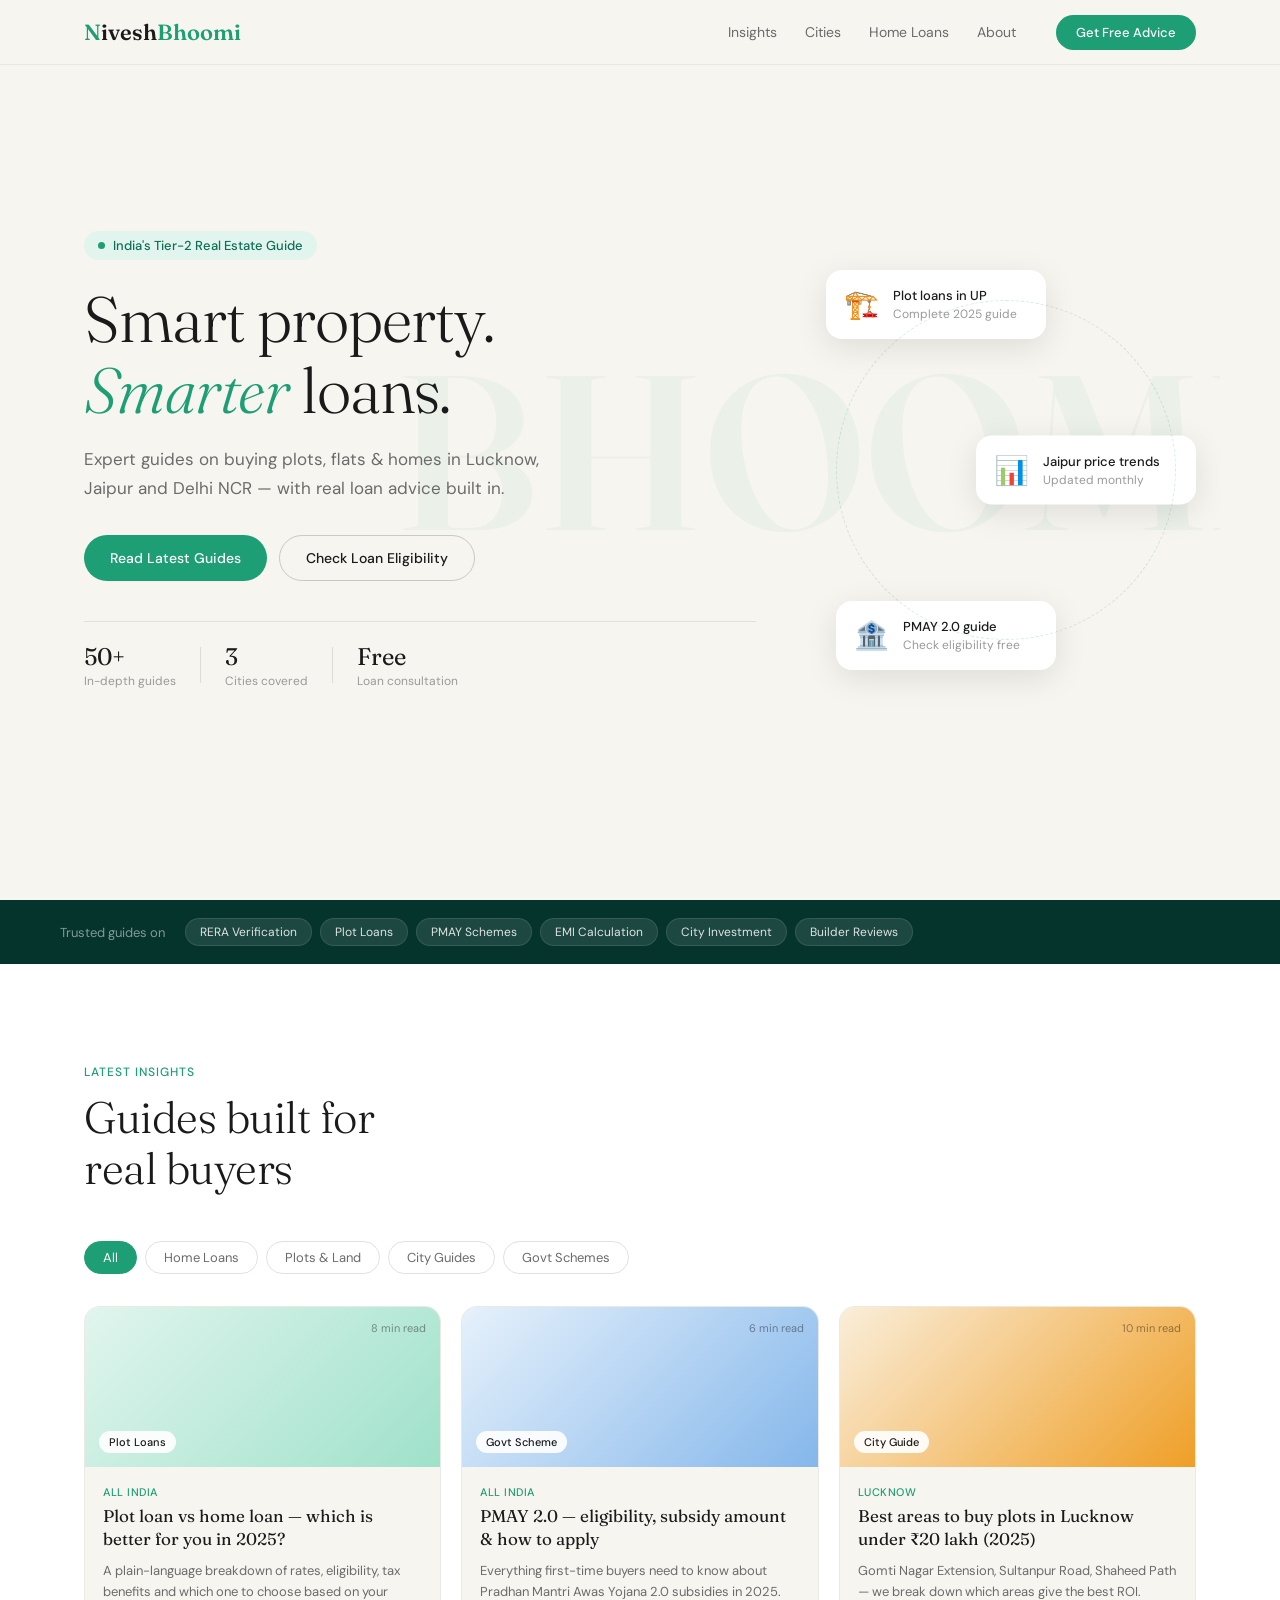
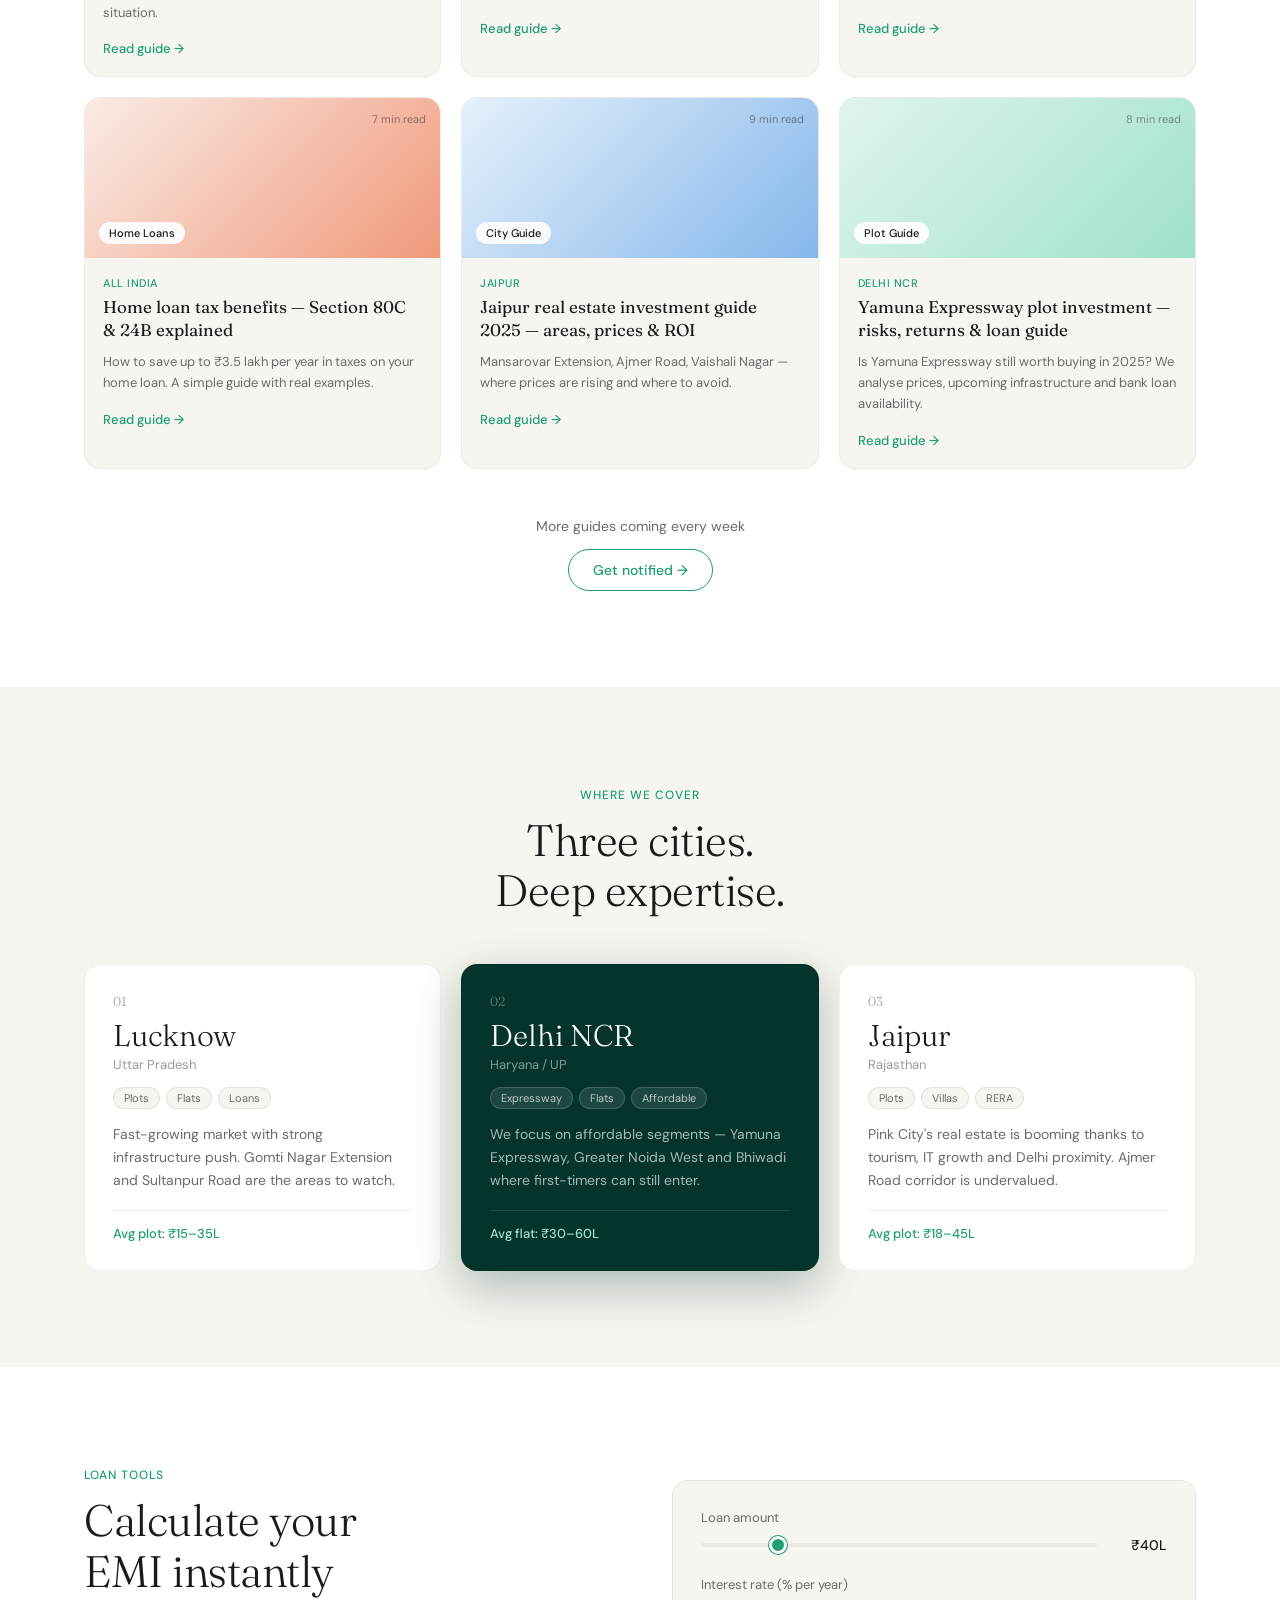
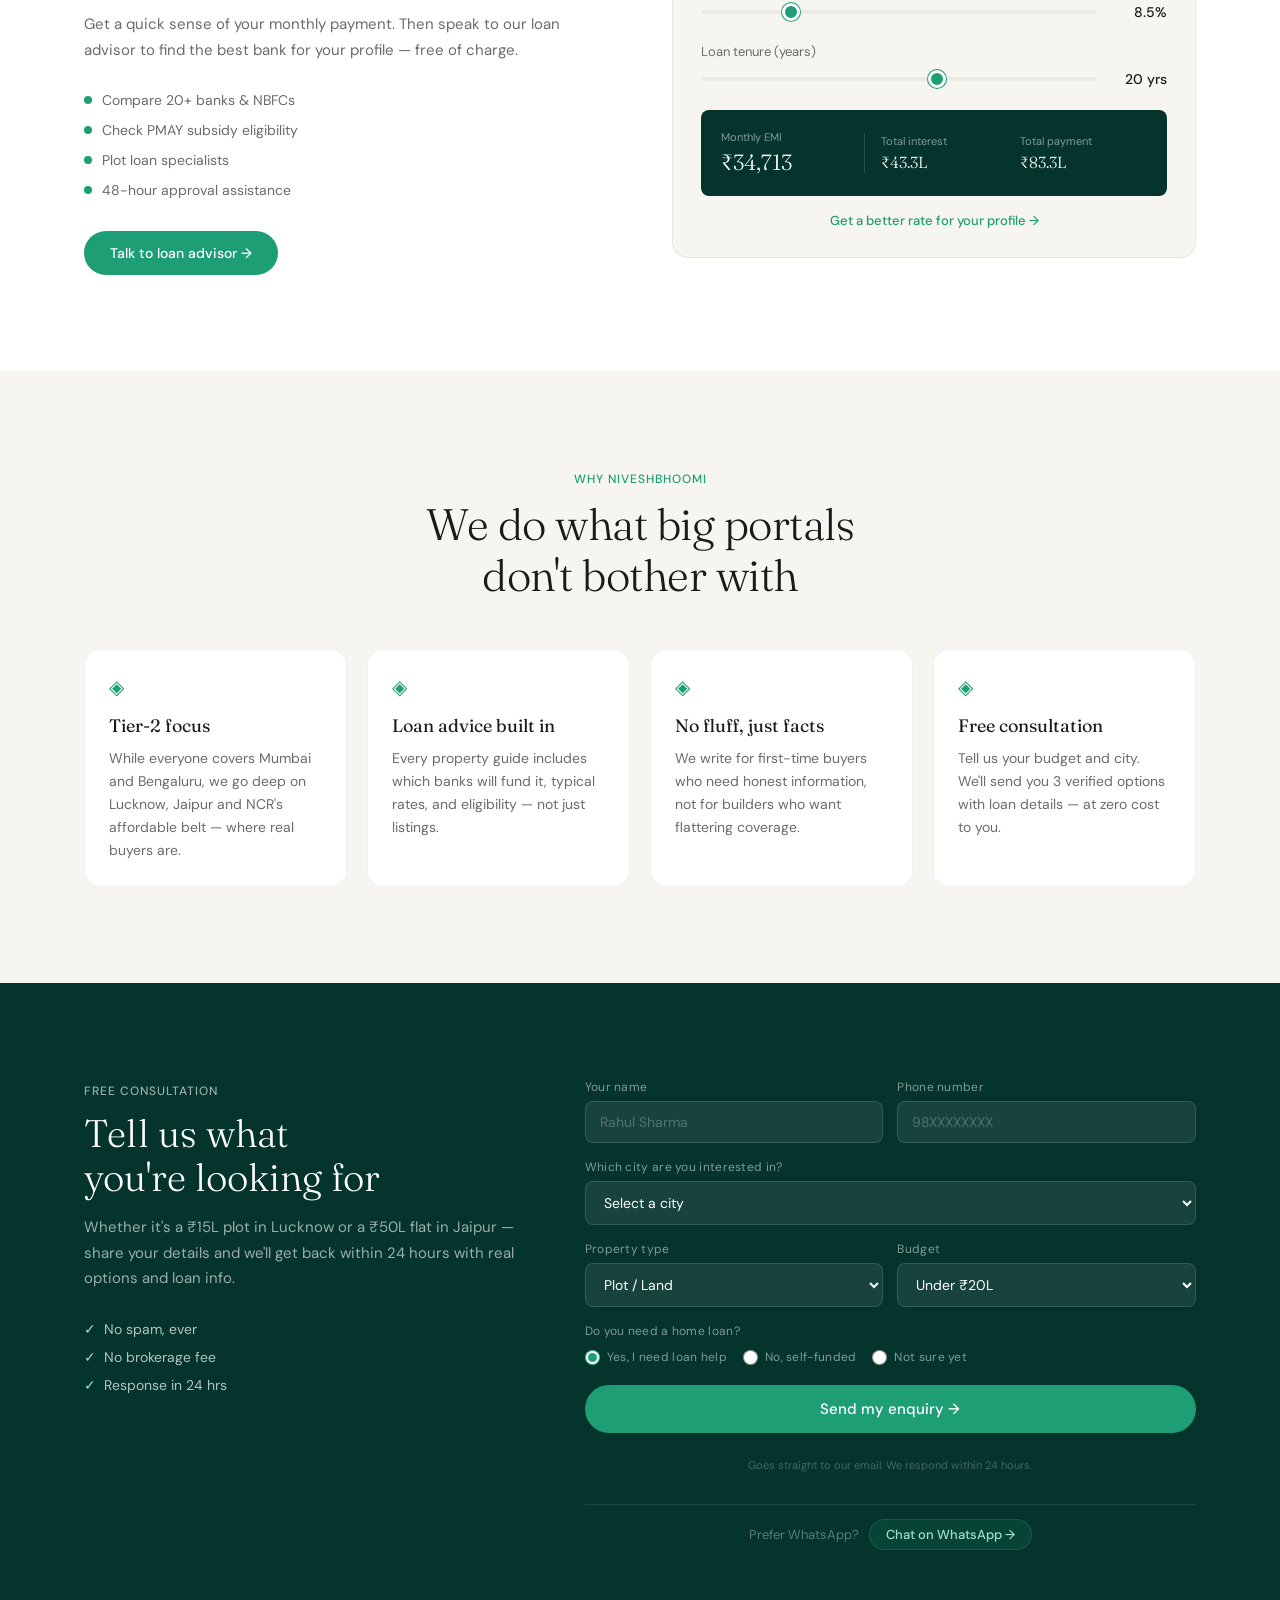
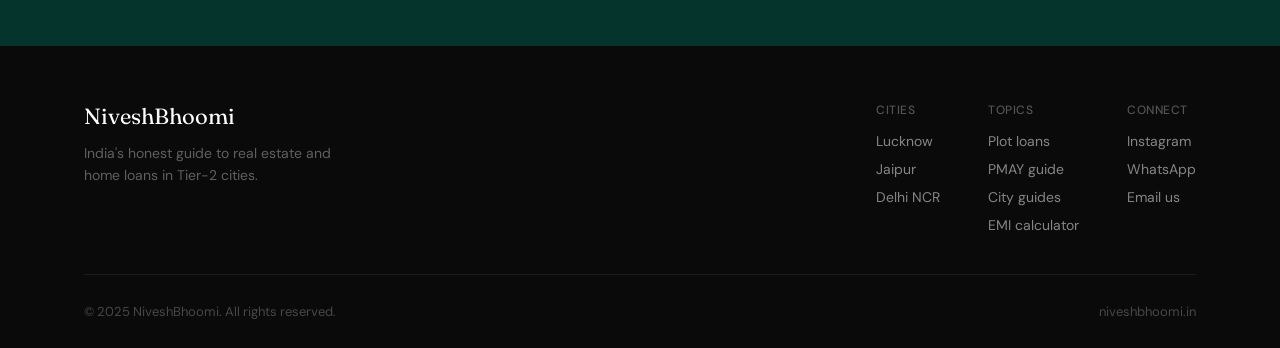
==== commit 5a11de3b: "Update link for PMAY 2.0 guide in index.html" ====
--- a/index.html
+++ b/index.html
@@ -154,7 +154,7 @@
             <h3 class="bc-title">PMAY 2.0 — eligibility, subsidy amount & how to apply</h3>
             <p class="bc-desc">Everything first-time buyers need to know about Pradhan Mantri Awas Yojana 2.0 subsidies
               in 2025.</p>
-            <a href="blogs/plot-loan-vs-home-loan.html" class="bc-link">Read guide →</a>
+            <a href="blogs/PMAY-2.0-eligibility-subsidy-apply.html" class="bc-link">Read guide →</a>
           </div>
         </article>
 
--- a/css/style.css
+++ b/css/style.css
@@ -0,0 +1,566 @@
+/* ── RESET & BASE ── */
+*, *::before, *::after { box-sizing: border-box; margin: 0; padding: 0; }
+html { scroll-behavior: smooth; font-size: 16px; }
+body {
+  font-family: 'DM Sans', sans-serif;
+  background: #F7F5F0;
+  color: #1A1A1A;
+  overflow-x: hidden;
+}
+a { text-decoration: none; color: inherit; }
+img { max-width: 100%; }
+
+/* ── CSS VARIABLES ── */
+:root {
+  --green: #1D9E75;
+  --green-dark: #0F6E56;
+  --green-deep: #04342C;
+  --green-light: #E1F5EE;
+  --cream: #F7F5F0;
+  --cream-dark: #EDEAE3;
+  --ink: #1A1A1A;
+  --ink-muted: #6B6B6B;
+  --ink-light: #9A9A9A;
+  --white: #FFFFFF;
+  --radius: 16px;
+  --radius-sm: 8px;
+  --shadow: 0 4px 32px rgba(0,0,0,0.08);
+}
+
+/* ── TYPOGRAPHY ── */
+h1, h2, h3, .logo, .hero-title, .section-title, .contact-title {
+  font-family: 'Fraunces', serif;
+}
+em { font-style: italic; color: var(--green); }
+
+/* ── CONTAINER ── */
+.container { max-width: 1160px; margin: 0 auto; padding: 0 24px; }
+
+/* ── BUTTONS ── */
+.btn-primary {
+  display: inline-flex; align-items: center; gap: 6px;
+  background: var(--green); color: var(--white);
+  padding: 13px 26px; border-radius: 50px;
+  font-size: 14px; font-weight: 500;
+  transition: background 0.2s, transform 0.15s;
+}
+.btn-primary:hover { background: var(--green-dark); transform: translateY(-1px); }
+.btn-secondary {
+  display: inline-flex; align-items: center;
+  background: transparent; color: var(--ink);
+  padding: 13px 26px; border-radius: 50px;
+  border: 1.5px solid rgba(26,26,26,0.2);
+  font-size: 14px; font-weight: 500;
+  transition: border-color 0.2s, background 0.2s;
+}
+.btn-secondary:hover { border-color: var(--green); color: var(--green); }
+.btn-outline {
+  display: inline-flex; align-items: center;
+  background: transparent; color: var(--green);
+  padding: 11px 24px; border-radius: 50px;
+  border: 1.5px solid var(--green);
+  font-size: 14px; font-weight: 500;
+  transition: background 0.2s, color 0.2s;
+}
+.btn-outline:hover { background: var(--green); color: var(--white); }
+
+/* ── NAV ── */
+.nav {
+  position: fixed; top: 0; left: 0; right: 0; z-index: 100;
+  background: rgba(247,245,240,0.92);
+  backdrop-filter: blur(12px);
+  border-bottom: 1px solid rgba(0,0,0,0.06);
+  transition: box-shadow 0.3s;
+}
+.nav.scrolled { box-shadow: 0 2px 20px rgba(0,0,0,0.08); }
+.nav-inner {
+  max-width: 1160px; margin: 0 auto; padding: 0 24px;
+  height: 64px; display: flex; align-items: center; gap: 40px;
+}
+.logo {
+  font-family: 'Fraunces', serif;
+  font-size: 22px; font-weight: 600;
+  color: var(--ink); flex-shrink: 0;
+}
+.logo-n { color: var(--green); }
+.logo-accent { color: var(--green); }
+.nav-links { display: flex; gap: 28px; margin-left: auto; }
+.nav-links a {
+  font-size: 14px; color: var(--ink-muted);
+  transition: color 0.2s; font-weight: 400;
+}
+.nav-links a:hover { color: var(--green); }
+.nav-cta {
+  background: var(--green); color: var(--white);
+  padding: 9px 20px; border-radius: 50px;
+  font-size: 13px; font-weight: 500;
+  transition: background 0.2s; flex-shrink: 0;
+}
+.nav-cta:hover { background: var(--green-dark); }
+.hamburger {
+  display: none; flex-direction: column; gap: 5px;
+  background: none; border: none; cursor: pointer; padding: 4px;
+  margin-left: auto;
+}
+.hamburger span {
+  width: 22px; height: 2px;
+  background: var(--ink); border-radius: 2px;
+  transition: all 0.3s;
+}
+.mobile-menu {
+  display: none; flex-direction: column; gap: 0;
+  border-top: 1px solid rgba(0,0,0,0.06);
+  padding: 8px 24px 16px;
+}
+.mobile-menu a {
+  padding: 12px 0; font-size: 15px; color: var(--ink-muted);
+  border-bottom: 1px solid rgba(0,0,0,0.04);
+}
+.mobile-menu a:last-child { border-bottom: none; }
+.mobile-cta {
+  display: inline-block; margin-top: 8px;
+  background: var(--green); color: var(--white) !important;
+  padding: 11px 20px; border-radius: 50px;
+  font-size: 14px; text-align: center;
+}
+.mobile-menu.open { display: flex; }
+
+/* ── HERO ── */
+.hero {
+  min-height: 100vh;
+  padding: 120px 24px 80px;
+  max-width: 1160px; margin: 0 auto;
+  display: flex; align-items: center;
+  gap: 60px; position: relative; overflow: hidden;
+}
+.hero-bg-text {
+  position: absolute; right: -60px; top: 50%;
+  transform: translateY(-50%);
+  font-family: 'Fraunces', serif;
+  font-size: 220px; font-weight: 600;
+  color: rgba(29,158,117,0.05);
+  white-space: nowrap; pointer-events: none;
+  user-select: none; z-index: 0;
+}
+.hero-content { flex: 1; min-width: 0; position: relative; z-index: 1; }
+.hero-tag {
+  display: inline-flex; align-items: center; gap: 8px;
+  background: var(--green-light); color: var(--green-dark);
+  font-size: 13px; font-weight: 500;
+  padding: 6px 14px; border-radius: 50px;
+  margin-bottom: 24px;
+}
+.tag-dot {
+  width: 7px; height: 7px; border-radius: 50%;
+  background: var(--green); flex-shrink: 0;
+}
+.hero-title {
+  font-size: clamp(40px, 5vw, 68px);
+  font-weight: 300; line-height: 1.1;
+  letter-spacing: -1px;
+  margin-bottom: 20px; color: var(--ink);
+}
+.hero-desc {
+  font-size: 17px; color: var(--ink-muted);
+  line-height: 1.7; max-width: 460px;
+  margin-bottom: 32px;
+}
+.hero-actions { display: flex; gap: 12px; flex-wrap: wrap; margin-bottom: 40px; }
+.hero-stats {
+  display: flex; align-items: center; gap: 24px;
+  padding: 20px 0; border-top: 1px solid rgba(0,0,0,0.08);
+}
+.h-stat { display: flex; flex-direction: column; gap: 2px; }
+.h-num { font-family: 'Fraunces', serif; font-size: 24px; font-weight: 400; color: var(--ink); }
+.h-label { font-size: 12px; color: var(--ink-light); }
+.h-divider { width: 1px; height: 36px; background: rgba(0,0,0,0.1); }
+
+.hero-visual {
+  flex: 0 0 380px; position: relative;
+  height: 440px; z-index: 1;
+}
+.hero-ring {
+  position: absolute; width: 340px; height: 340px;
+  border-radius: 50%; top: 50%; left: 50%;
+  transform: translate(-50%,-50%);
+  border: 1px dashed rgba(29,158,117,0.2);
+}
+.hero-card {
+  position: absolute; background: var(--white);
+  border-radius: var(--radius); padding: 16px 18px;
+  display: flex; align-items: center; gap: 14px;
+  box-shadow: 0 8px 32px rgba(0,0,0,0.1);
+  min-width: 220px;
+  animation: floatCard 4s ease-in-out infinite;
+}
+.hc1 { top: 20px; left: 10px; animation-delay: 0s; }
+.hc2 { top: 50%; right: 0; transform: translateY(-50%); animation-delay: 1.3s; }
+.hc3 { bottom: 20px; left: 20px; animation-delay: 2.6s; }
+@keyframes floatCard {
+  0%,100% { transform: translateY(0); }
+  50% { transform: translateY(-8px); }
+}
+.hc2 { animation: floatCard2 4s ease-in-out infinite 1.3s; }
+@keyframes floatCard2 {
+  0%,100% { transform: translateY(-50%); }
+  50% { transform: translateY(calc(-50% - 8px)); }
+}
+.hc-icon { font-size: 28px; flex-shrink: 0; }
+.hc-title { font-size: 13px; font-weight: 500; color: var(--ink); margin-bottom: 2px; }
+.hc-sub { font-size: 12px; color: var(--ink-light); }
+
+/* ── TRUST BAR ── */
+.trust-bar {
+  background: var(--green-deep); padding: 18px 24px;
+}
+.trust-inner {
+  max-width: 1160px; margin: 0 auto;
+  display: flex; align-items: center; gap: 20px; flex-wrap: wrap;
+}
+.trust-label { font-size: 13px; color: rgba(255,255,255,0.5); flex-shrink: 0; }
+.trust-pills { display: flex; gap: 8px; flex-wrap: wrap; }
+.pill {
+  background: rgba(255,255,255,0.1); color: rgba(255,255,255,0.85);
+  font-size: 12px; padding: 5px 14px; border-radius: 50px;
+  border: 1px solid rgba(255,255,255,0.1);
+}
+
+/* ── SECTION BASE ── */
+.section { padding: 96px 0; }
+.section-tag {
+  display: inline-block;
+  font-size: 12px; font-weight: 500; letter-spacing: 1px;
+  text-transform: uppercase; color: var(--green);
+  margin-bottom: 12px;
+}
+.section-tag.light { color: rgba(255,255,255,0.6); }
+.section-title {
+  font-size: clamp(28px, 3.5vw, 44px);
+  font-weight: 300; line-height: 1.15;
+  letter-spacing: -0.5px; color: var(--ink);
+  margin-bottom: 16px;
+}
+.section-header { margin-bottom: 48px; }
+.section-header.centered { text-align: center; }
+
+/* ── BLOGS ── */
+.blogs-section { background: var(--white); }
+.blog-filters {
+  display: flex; gap: 8px; flex-wrap: wrap;
+  margin-bottom: 32px;
+}
+.filter-btn {
+  background: none; border: 1.5px solid rgba(0,0,0,0.12);
+  color: var(--ink-muted); font-size: 13px;
+  padding: 7px 18px; border-radius: 50px; cursor: pointer;
+  font-family: 'DM Sans', sans-serif;
+  transition: all 0.2s;
+}
+.filter-btn.active, .filter-btn:hover {
+  background: var(--green); border-color: var(--green);
+  color: var(--white);
+}
+.blog-grid {
+  display: grid;
+  grid-template-columns: repeat(3, 1fr);
+  gap: 20px;
+}
+.blog-card {
+  background: var(--cream);
+  border-radius: var(--radius);
+  overflow: hidden;
+  transition: transform 0.2s, box-shadow 0.2s;
+  border: 1px solid rgba(0,0,0,0.05);
+}
+.blog-card:hover { transform: translateY(-4px); box-shadow: var(--shadow); }
+.blog-card.featured { grid-column: span 1; }
+.bc-img {
+  height: 160px; position: relative;
+  display: flex; align-items: flex-end;
+  padding: 14px;
+}
+.bc-green { background: linear-gradient(135deg, #E1F5EE, #9FE1CB); }
+.bc-blue { background: linear-gradient(135deg, #E6F1FB, #85B7EB); }
+.bc-amber { background: linear-gradient(135deg, #FAEEDA, #EF9F27); }
+.bc-coral { background: linear-gradient(135deg, #FAECE7, #F0997B); }
+.bc-category {
+  background: rgba(255,255,255,0.9);
+  font-size: 11px; font-weight: 500;
+  padding: 4px 10px; border-radius: 50px;
+  color: var(--ink);
+}
+.bc-read {
+  position: absolute; top: 14px; right: 14px;
+  font-size: 11px; color: rgba(0,0,0,0.4);
+}
+.bc-body { padding: 18px; }
+.bc-city {
+  font-size: 11px; font-weight: 500; letter-spacing: 0.5px;
+  text-transform: uppercase; color: var(--green);
+  margin-bottom: 6px;
+}
+.bc-title {
+  font-family: 'Fraunces', serif;
+  font-size: 17px; font-weight: 400; line-height: 1.35;
+  color: var(--ink); margin-bottom: 10px;
+}
+.bc-desc { font-size: 13px; color: var(--ink-muted); line-height: 1.6; margin-bottom: 14px; }
+.bc-link { font-size: 13px; color: var(--green); font-weight: 500; }
+.bc-link:hover { text-decoration: underline; }
+.blogs-cta { text-align: center; margin-top: 48px; }
+.blogs-cta p { font-size: 14px; color: var(--ink-muted); margin-bottom: 14px; }
+.blog-card.hidden { display: none; }
+
+/* ── CITIES ── */
+.cities-section { background: var(--cream); }
+.cities-grid {
+  display: grid; grid-template-columns: repeat(3, 1fr); gap: 20px;
+}
+.city-card {
+  background: var(--white); border-radius: var(--radius);
+  padding: 28px; border: 1px solid rgba(0,0,0,0.06);
+  transition: transform 0.2s, box-shadow 0.2s;
+}
+.city-card:hover { transform: translateY(-4px); box-shadow: var(--shadow); }
+.city-card.city-featured {
+  background: var(--green-deep); color: var(--white);
+  transform: translateY(-8px);
+  box-shadow: 0 16px 48px rgba(4,52,44,0.3);
+}
+.city-num {
+  font-family: 'Fraunces', serif; font-size: 13px; font-weight: 300;
+  color: var(--ink-light); margin-bottom: 8px;
+}
+.city-featured .city-num { color: rgba(255,255,255,0.4); }
+.city-name {
+  font-family: 'Fraunces', serif;
+  font-size: 30px; font-weight: 300; color: var(--ink); margin-bottom: 2px;
+}
+.city-featured .city-name { color: var(--white); }
+.city-state { font-size: 13px; color: var(--ink-light); margin-bottom: 14px; }
+.city-featured .city-state { color: rgba(255,255,255,0.5); }
+.city-tags { display: flex; gap: 6px; flex-wrap: wrap; margin-bottom: 14px; }
+.city-tags span {
+  font-size: 11px; padding: 3px 10px; border-radius: 50px;
+  background: var(--cream); color: var(--ink-muted);
+  border: 1px solid rgba(0,0,0,0.08);
+}
+.city-featured .city-tags span {
+  background: rgba(255,255,255,0.1);
+  color: rgba(255,255,255,0.7);
+  border-color: rgba(255,255,255,0.15);
+}
+.city-desc { font-size: 14px; line-height: 1.65; color: var(--ink-muted); margin-bottom: 18px; }
+.city-featured .city-desc { color: rgba(255,255,255,0.65); }
+.city-stat {
+  font-size: 13px; font-weight: 500;
+  color: var(--green); padding-top: 14px;
+  border-top: 1px solid rgba(0,0,0,0.07);
+}
+.city-featured .city-stat {
+  color: #9FE1CB;
+  border-top-color: rgba(255,255,255,0.1);
+}
+
+/* ── EMI CALCULATOR ── */
+.calc-section { background: var(--white); }
+.calc-wrap { display: grid; grid-template-columns: 1fr 1fr; gap: 64px; align-items: center; }
+.calc-desc { font-size: 15px; color: var(--ink-muted); line-height: 1.7; margin-bottom: 28px; }
+.loan-features { display: flex; flex-direction: column; gap: 12px; margin-bottom: 32px; }
+.lf-item { display: flex; align-items: center; gap: 10px; font-size: 14px; color: var(--ink-muted); }
+.lf-dot {
+  width: 8px; height: 8px; border-radius: 50%;
+  background: var(--green); flex-shrink: 0;
+}
+.calc-card {
+  background: var(--cream); border-radius: var(--radius);
+  padding: 28px; border: 1px solid rgba(0,0,0,0.07);
+}
+.calc-field { margin-bottom: 22px; }
+.calc-field label { display: block; font-size: 13px; color: var(--ink-muted); margin-bottom: 10px; }
+.slider-row { display: flex; align-items: center; gap: 14px; }
+.slider {
+  flex: 1; -webkit-appearance: none; height: 4px;
+  background: var(--cream-dark); border-radius: 2px; outline: none;
+}
+.slider::-webkit-slider-thumb {
+  -webkit-appearance: none; width: 18px; height: 18px;
+  border-radius: 50%; background: var(--green);
+  cursor: pointer; border: 3px solid var(--white);
+  box-shadow: 0 0 0 1px var(--green);
+}
+.slider-val { font-size: 14px; font-weight: 500; min-width: 56px; text-align: right; color: var(--ink); }
+.calc-result {
+  background: var(--green-deep); border-radius: var(--radius-sm);
+  padding: 20px; display: grid; grid-template-columns: 1fr auto 1fr 1fr;
+  align-items: center; gap: 0; margin-bottom: 16px;
+}
+.cr-item { padding: 0 12px; }
+.cr-item:first-child { padding-left: 0; }
+.cr-label { font-size: 11px; color: rgba(255,255,255,0.5); margin-bottom: 4px; }
+.cr-value { font-family: 'Fraunces', serif; font-size: 22px; font-weight: 300; color: var(--white); }
+.cr-value.small { font-size: 16px; }
+.cr-divider { width: 1px; height: 40px; background: rgba(255,255,255,0.15); margin: 0 4px; }
+.calc-cta {
+  display: block; text-align: center;
+  font-size: 13px; color: var(--green); font-weight: 500;
+}
+.calc-cta:hover { text-decoration: underline; }
+
+/* ── WHY ── */
+.why-section { background: var(--cream); }
+.why-grid { display: grid; grid-template-columns: repeat(4, 1fr); gap: 20px; }
+.why-card {
+  background: var(--white); border-radius: var(--radius);
+  padding: 24px; border: 1px solid rgba(0,0,0,0.06);
+}
+.why-icon {
+  font-size: 20px; color: var(--green); margin-bottom: 14px;
+  display: block;
+}
+.why-card h3 {
+  font-family: 'Fraunces', serif;
+  font-size: 18px; font-weight: 400;
+  margin-bottom: 10px; color: var(--ink);
+}
+.why-card p { font-size: 14px; color: var(--ink-muted); line-height: 1.65; }
+
+/* ── CONTACT ── */
+.contact-section { background: var(--green-deep); }
+.contact-wrap { display: grid; grid-template-columns: 1fr 1.4fr; gap: 64px; align-items: start; }
+.contact-title {
+  font-size: clamp(28px, 3vw, 42px); font-weight: 300;
+  color: var(--white); margin-bottom: 16px; line-height: 1.15;
+}
+.contact-desc { font-size: 15px; color: rgba(255,255,255,0.6); line-height: 1.7; margin-bottom: 28px; }
+.contact-promise { display: flex; flex-direction: column; gap: 10px; }
+.cp-item {
+  font-size: 14px; color: rgba(255,255,255,0.7);
+  display: flex; align-items: center; gap: 8px;
+}
+.cp-item::before { content: '✓'; color: #9FE1CB; font-weight: 500; }
+
+.lead-form { display: flex; flex-direction: column; gap: 16px; }
+.form-row { display: grid; grid-template-columns: 1fr 1fr; gap: 14px; }
+.form-group { display: flex; flex-direction: column; gap: 6px; }
+.form-group label { font-size: 12px; color: rgba(255,255,255,0.5); letter-spacing: 0.3px; }
+.form-group input,
+.form-group select {
+  background: rgba(255,255,255,0.08);
+  border: 1px solid rgba(255,255,255,0.12);
+  border-radius: var(--radius-sm);
+  padding: 11px 14px; font-size: 14px;
+  color: var(--white); font-family: 'DM Sans', sans-serif;
+  outline: none; transition: border-color 0.2s;
+}
+.form-group input::placeholder { color: rgba(255,255,255,0.25); }
+.form-group input:focus,
+.form-group select:focus { border-color: rgba(255,255,255,0.35); }
+.form-group select option { background: var(--green-deep); color: var(--white); }
+.radio-group { display: flex; gap: 16px; flex-wrap: wrap; padding-top: 4px; }
+.radio-label { display: flex; align-items: center; gap: 7px; font-size: 14px; color: rgba(255,255,255,0.7); cursor: pointer; }
+.radio-label input { accent-color: var(--green); width: 15px; height: 15px; }
+.form-submit {
+  background: var(--green); color: var(--white);
+  border: none; border-radius: 50px; padding: 14px;
+  font-size: 15px; font-weight: 500;
+  font-family: 'DM Sans', sans-serif;
+  cursor: pointer; transition: background 0.2s;
+  margin-top: 4px;
+}
+.form-submit:hover { background: #24B385; }
+.form-success {
+  display: none; background: rgba(29,158,117,0.2);
+  border: 1px solid rgba(29,158,117,0.4);
+  border-radius: var(--radius-sm); padding: 14px;
+  font-size: 14px; color: #9FE1CB; text-align: center;
+}
+
+/* ── FOOTER ── */
+.footer { background: #0A0A0A; padding: 56px 0 28px; }
+.footer-top { display: flex; gap: 60px; margin-bottom: 40px; }
+.footer-brand { flex: 1; }
+.footer-logo {
+  font-family: 'Fraunces', serif;
+  font-size: 22px; color: var(--white); margin-bottom: 12px;
+}
+.footer-brand p { font-size: 14px; color: rgba(255,255,255,0.35); line-height: 1.6; max-width: 260px; }
+.footer-links { display: flex; gap: 48px; }
+.fl-col { display: flex; flex-direction: column; gap: 10px; }
+.fl-head { font-size: 12px; font-weight: 500; letter-spacing: 0.5px; text-transform: uppercase; color: rgba(255,255,255,0.3); margin-bottom: 4px; }
+.fl-col a { font-size: 14px; color: rgba(255,255,255,0.5); transition: color 0.2s; }
+.fl-col a:hover { color: var(--white); }
+.footer-bottom {
+  display: flex; justify-content: space-between; align-items: center;
+  padding-top: 28px; border-top: 1px solid rgba(255,255,255,0.07);
+  font-size: 13px; color: rgba(255,255,255,0.25);
+}
+
+/* ── ANIMATIONS ── */
+@keyframes fadeUp {
+  from { opacity: 0; transform: translateY(24px); }
+  to { opacity: 1; transform: translateY(0); }
+}
+.hero-tag { animation: fadeUp 0.6s ease both 0.1s; }
+.hero-title { animation: fadeUp 0.6s ease both 0.2s; }
+.hero-desc { animation: fadeUp 0.6s ease both 0.3s; }
+.hero-actions { animation: fadeUp 0.6s ease both 0.4s; }
+.hero-stats { animation: fadeUp 0.6s ease both 0.5s; }
+.hero-visual { animation: fadeUp 0.8s ease both 0.3s; }
+
+/* ── RESPONSIVE ── */
+@media (max-width: 1024px) {
+  .why-grid { grid-template-columns: repeat(2, 1fr); }
+  .calc-wrap { gap: 40px; }
+}
+@media (max-width: 768px) {
+  .nav-links, .nav-cta { display: none; }
+  .hamburger { display: flex; }
+  .hero { flex-direction: column; padding: 100px 24px 60px; text-align: center; gap: 40px; }
+  .hero-visual { display: none; }
+  .hero-actions { justify-content: center; }
+  .hero-stats { justify-content: center; }
+  .hero-bg-text { display: none; }
+  .blog-grid { grid-template-columns: 1fr; }
+  .cities-grid { grid-template-columns: 1fr; }
+  .city-card.city-featured { transform: none; }
+  .calc-wrap { grid-template-columns: 1fr; gap: 32px; }
+  .calc-result { grid-template-columns: 1fr 1fr; grid-template-rows: auto auto; }
+  .cr-divider { display: none; }
+  .why-grid { grid-template-columns: 1fr 1fr; }
+  .contact-wrap { grid-template-columns: 1fr; gap: 32px; }
+  .form-row { grid-template-columns: 1fr; }
+  .footer-top { flex-direction: column; gap: 32px; }
+  .footer-links { flex-wrap: wrap; gap: 28px; }
+  .footer-bottom { flex-direction: column; gap: 8px; text-align: center; }
+  .section { padding: 64px 0; }
+}
+@media (max-width: 480px) {
+  .why-grid { grid-template-columns: 1fr; }
+  .hero-title { font-size: 36px; }
+}
+
+/* ── WHATSAPP FALLBACK (all forms) ── */
+.wa-fallback {
+  display: flex; align-items: center; justify-content: center;
+  gap: 10px; margin-top: 14px;
+  padding-top: 14px;
+  border-top: 1px solid rgba(255,255,255,0.1);
+  flex-wrap: wrap;
+}
+.wa-fallback span { font-size: 13px; color: rgba(255,255,255,0.35); }
+.wa-btn {
+  font-size: 13px; font-weight: 500;
+  color: #9FE1CB;
+  background: rgba(29,158,117,0.15);
+  padding: 6px 16px; border-radius: 50px;
+  border: 1px solid rgba(29,158,117,0.3);
+  transition: background 0.2s;
+}
+.wa-btn:hover { background: rgba(29,158,117,0.3); }
+
+/* form-note (small text under submit) */
+.form-note {
+  font-size: 11px; color: rgba(255,255,255,0.25);
+  text-align: center; margin-top: 8px; line-height: 1.5;
+}
